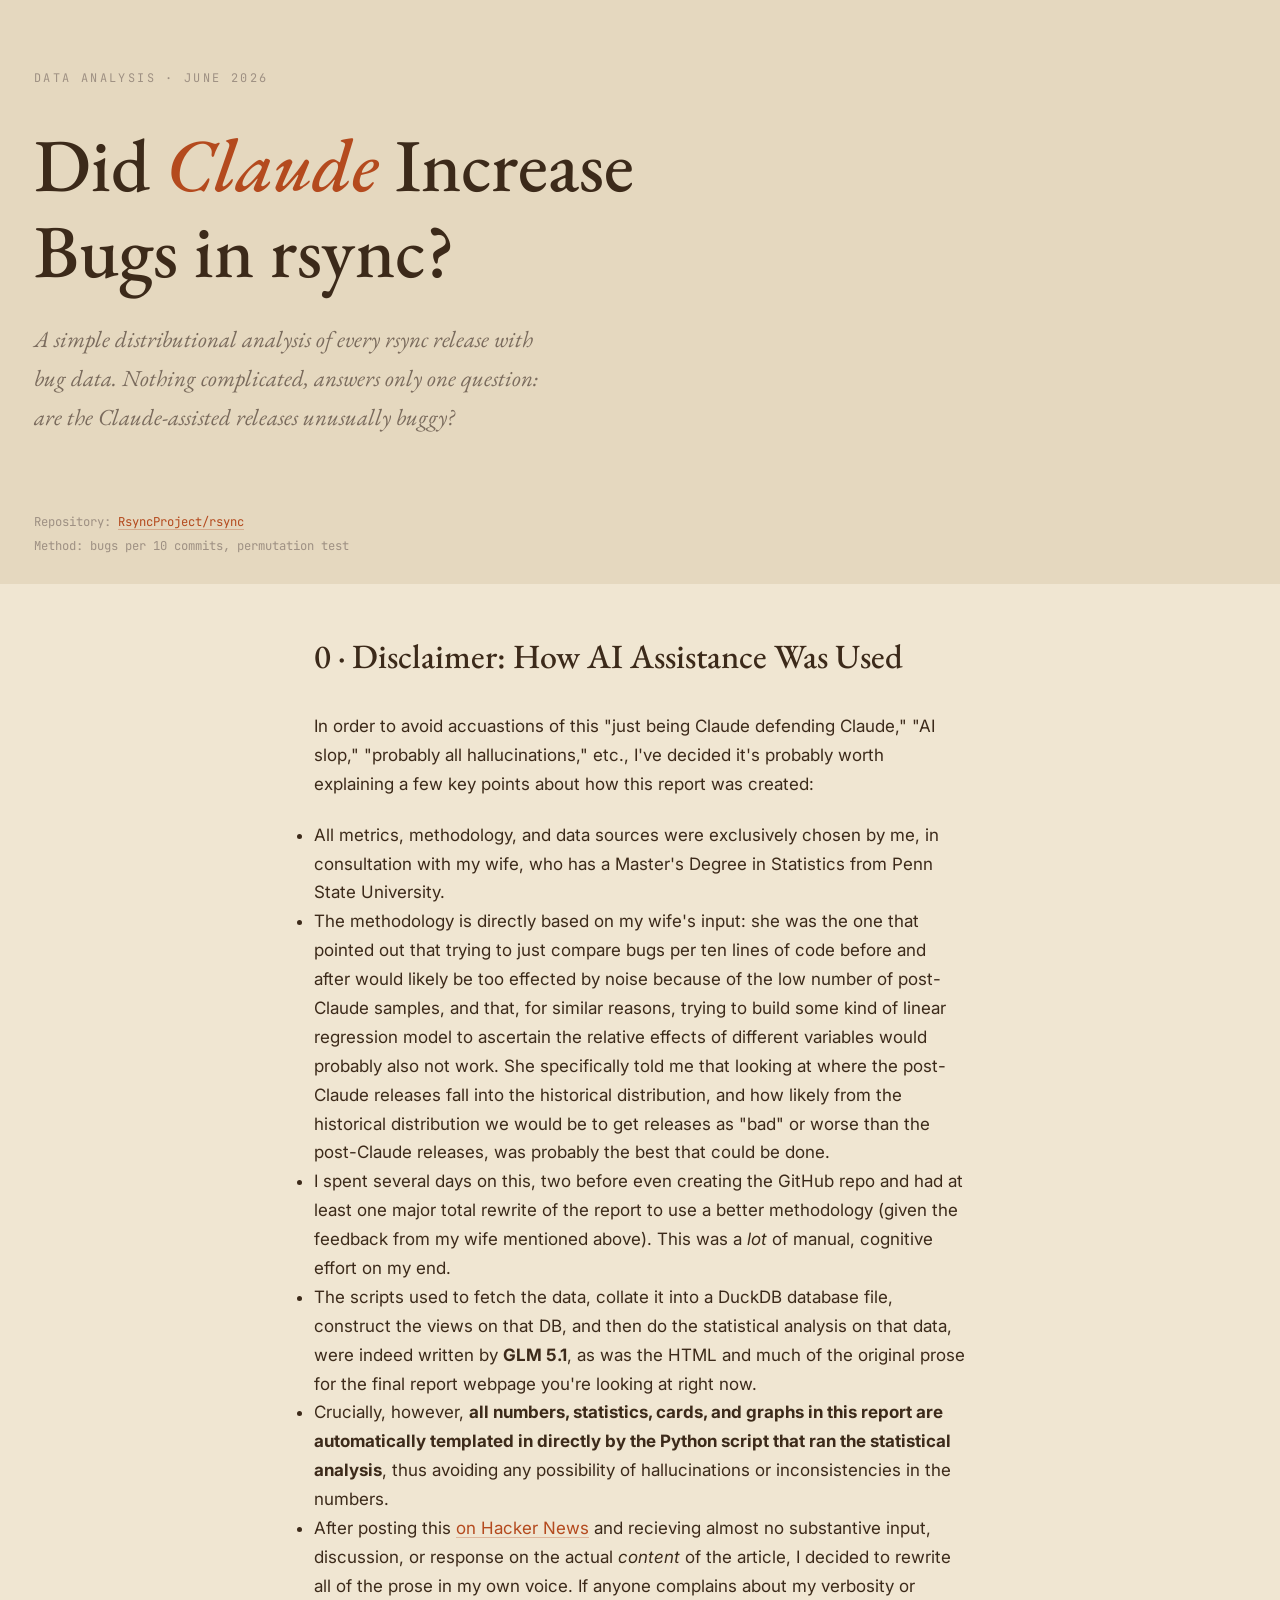
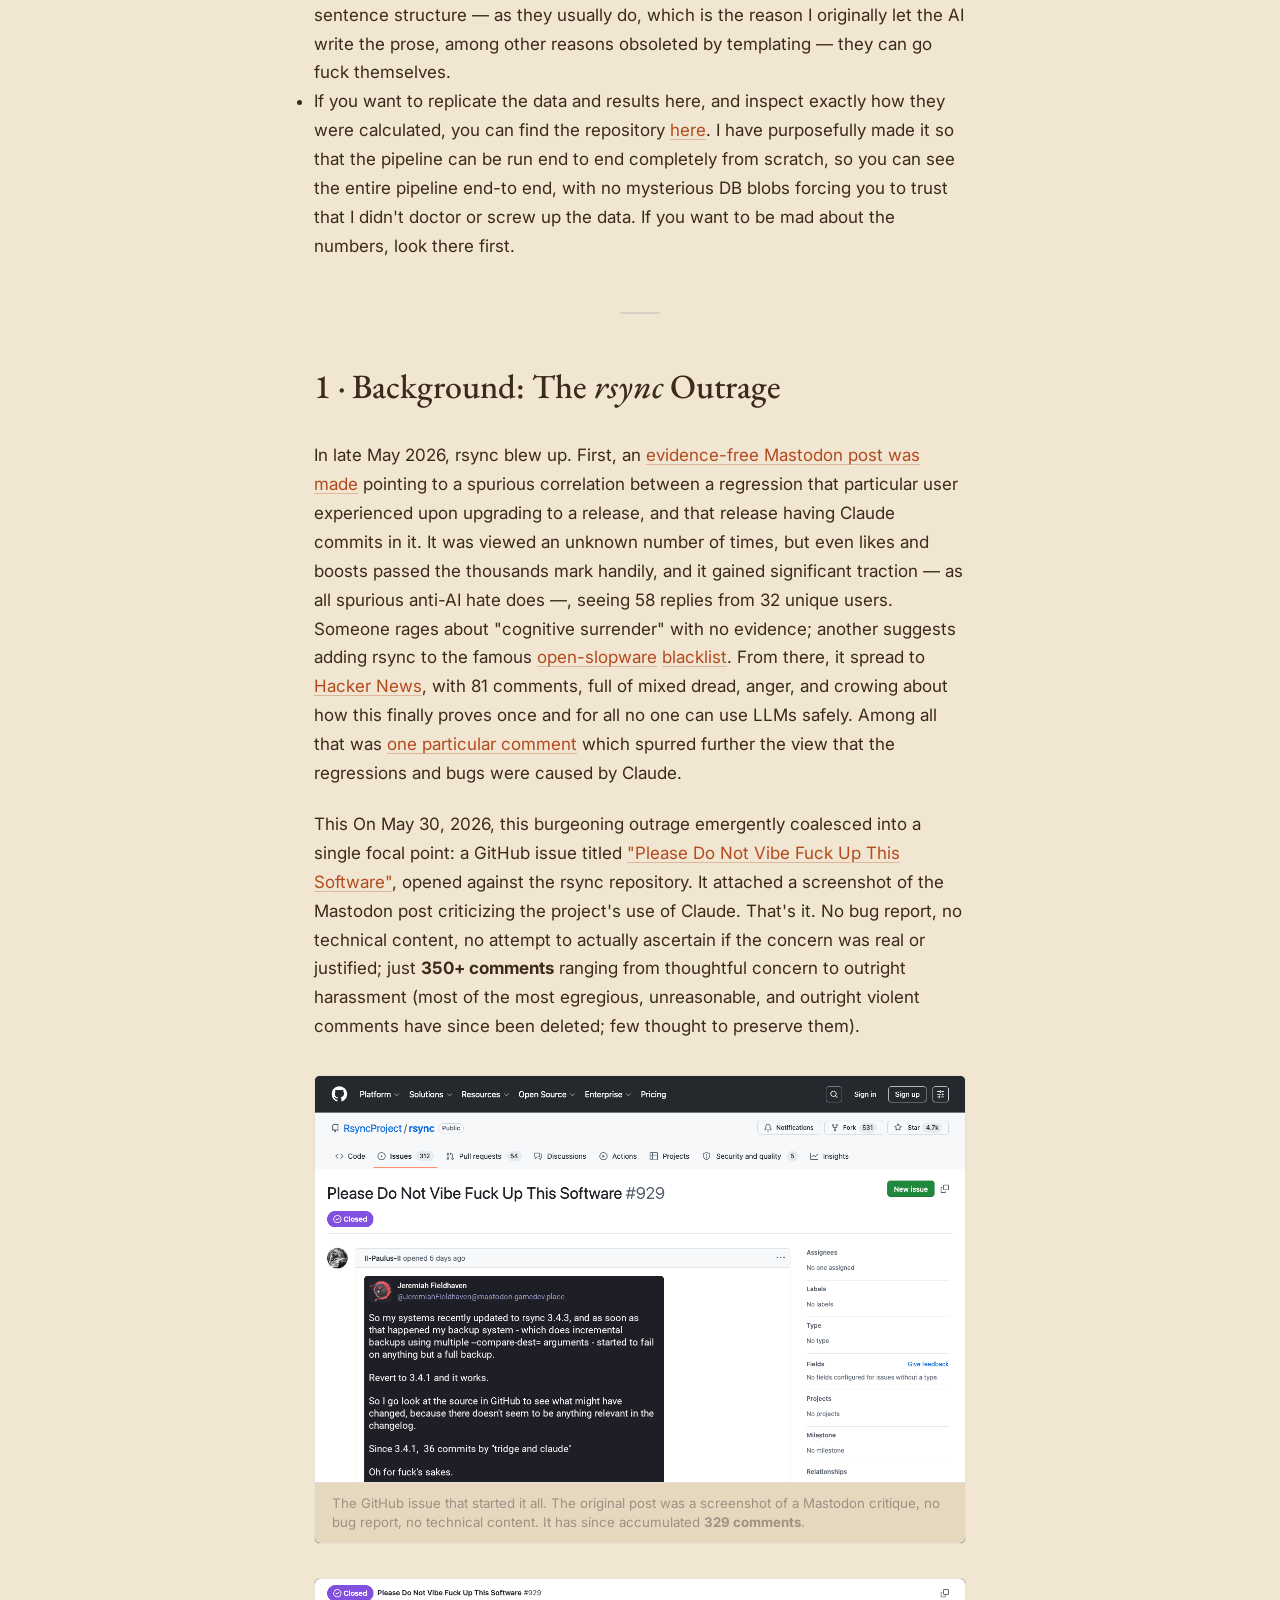
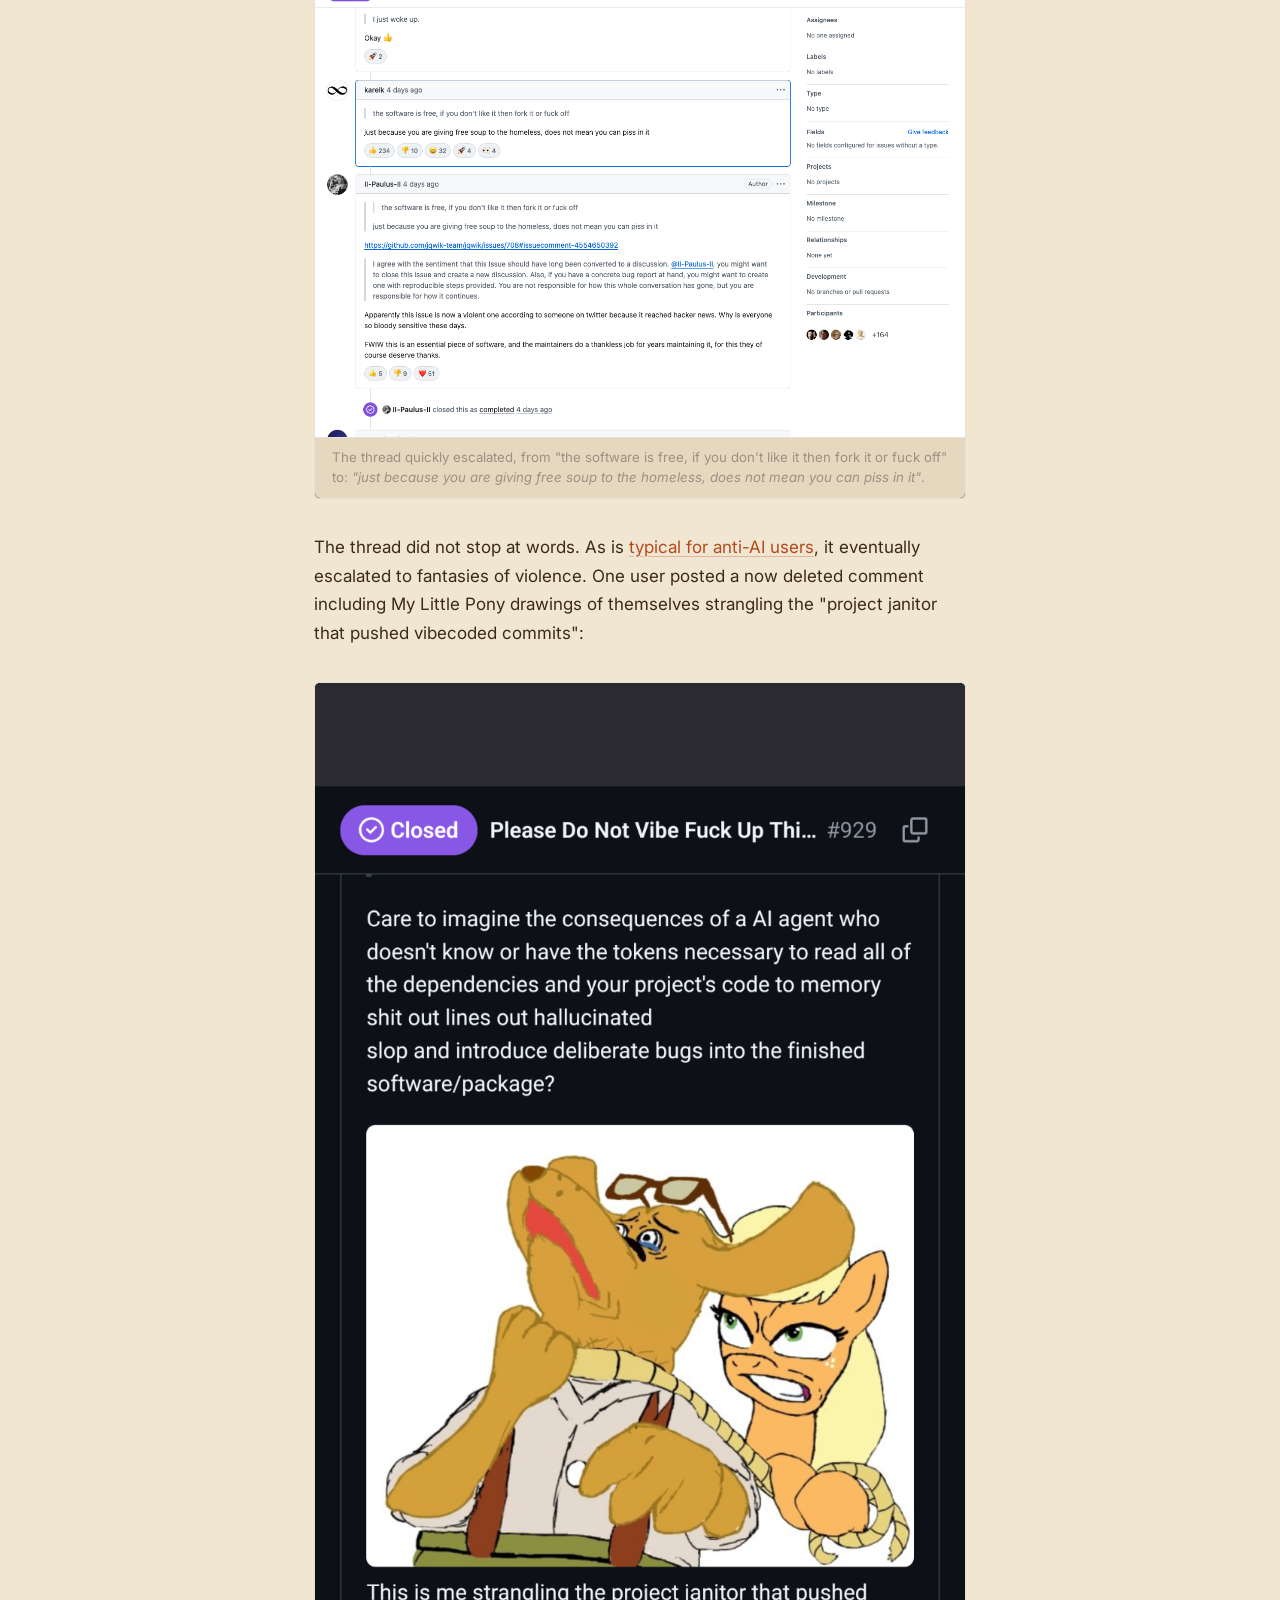
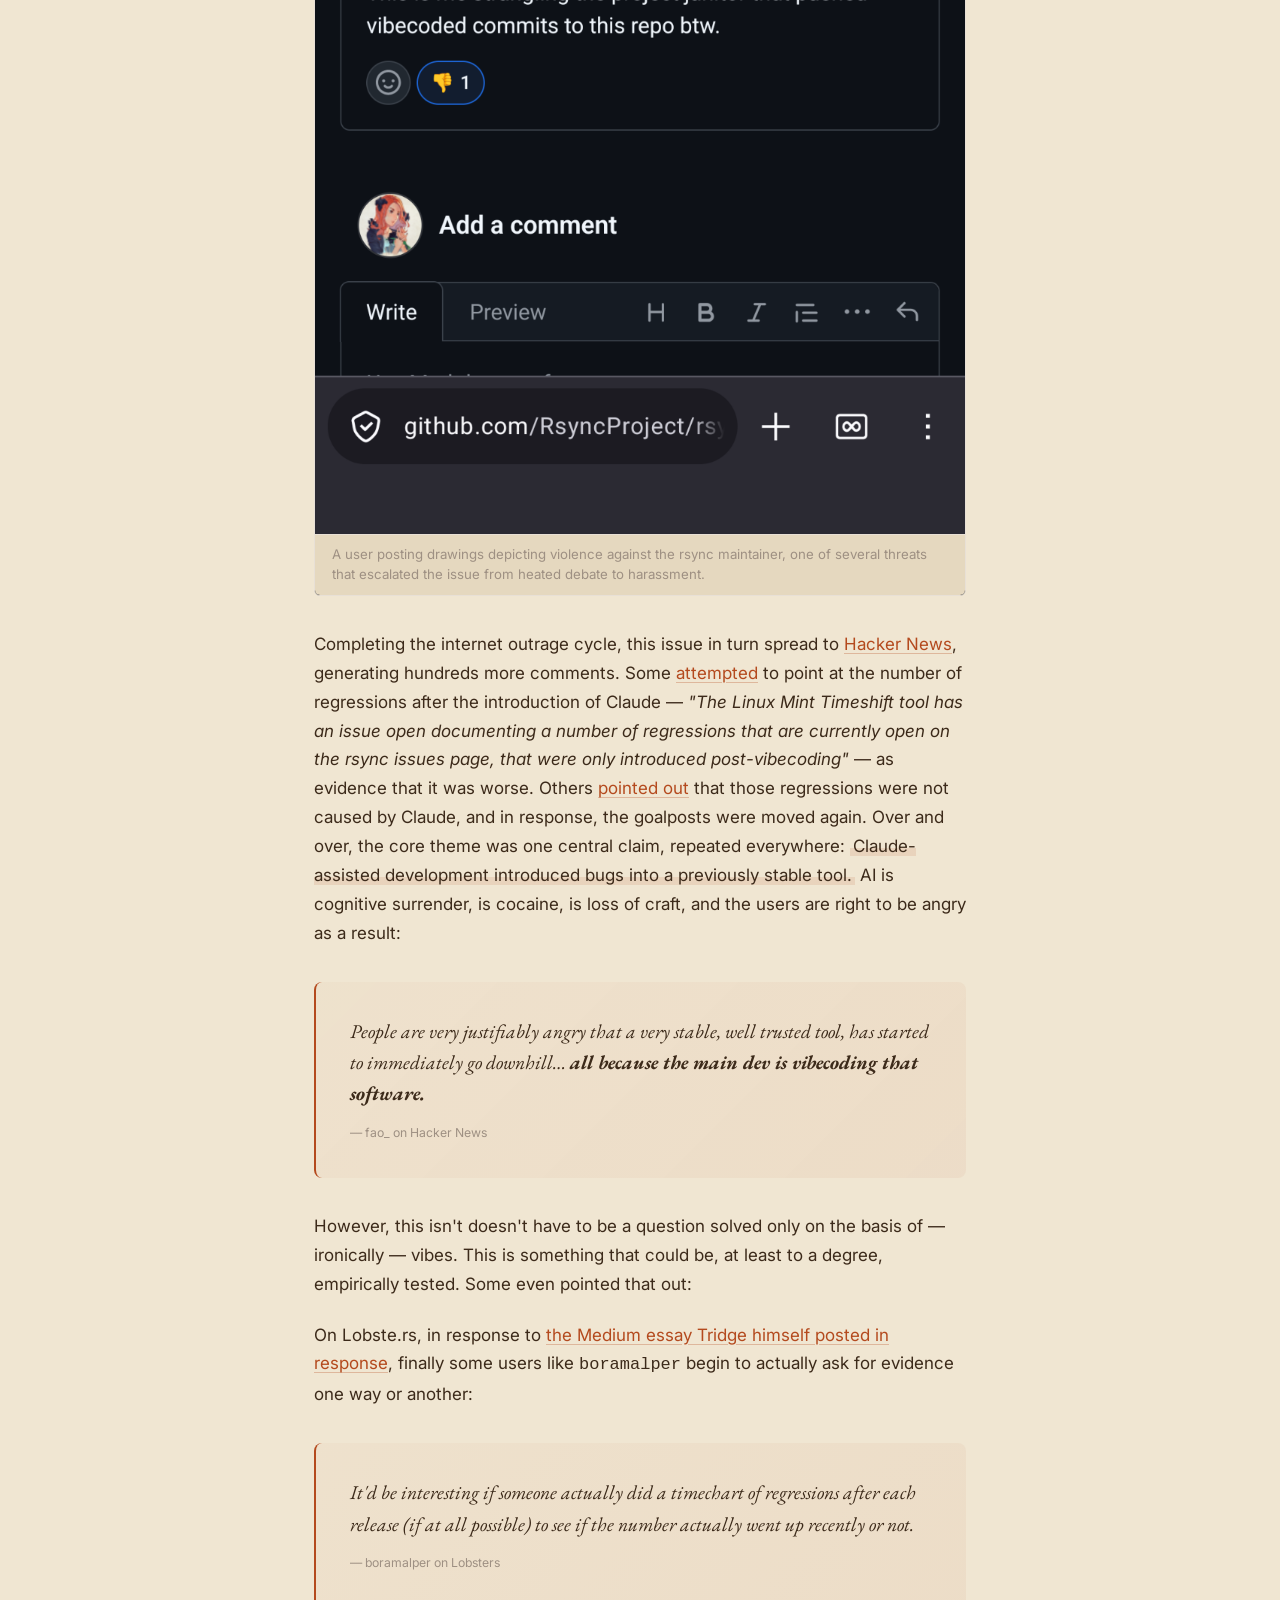
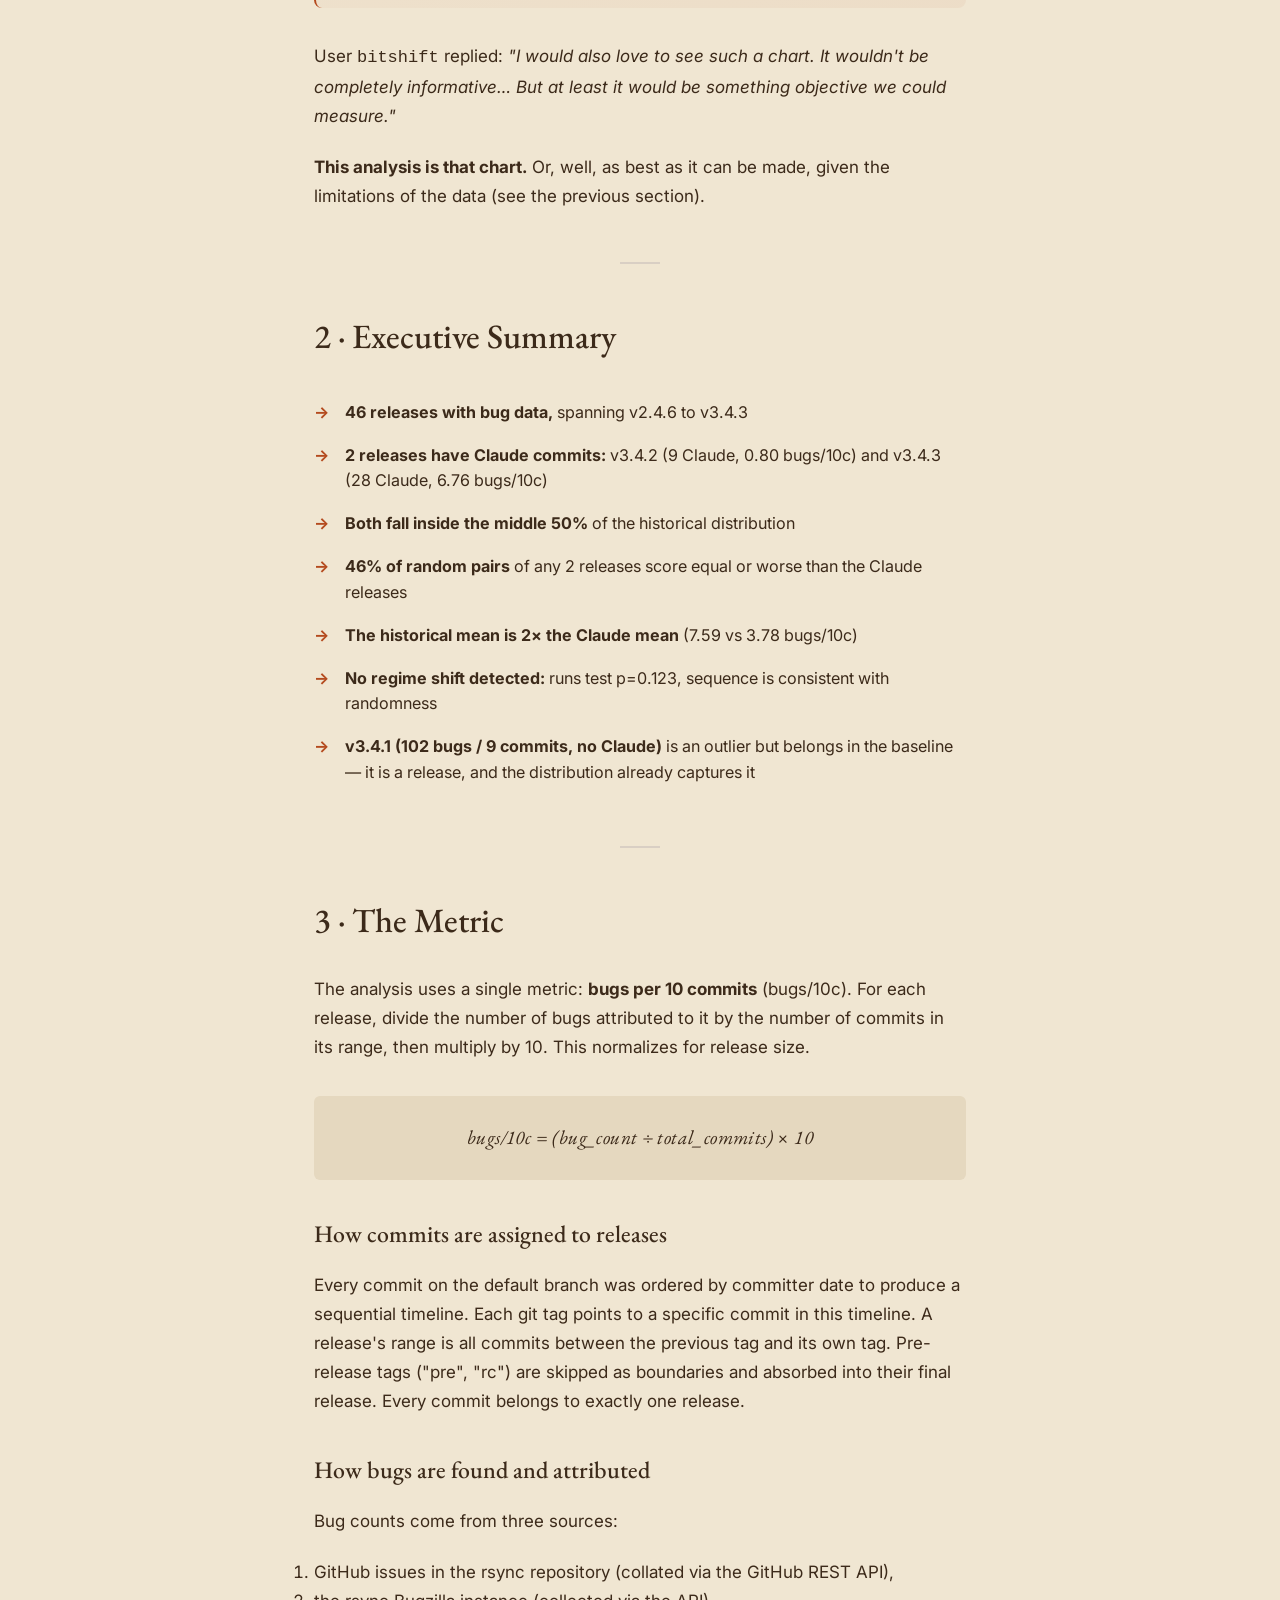
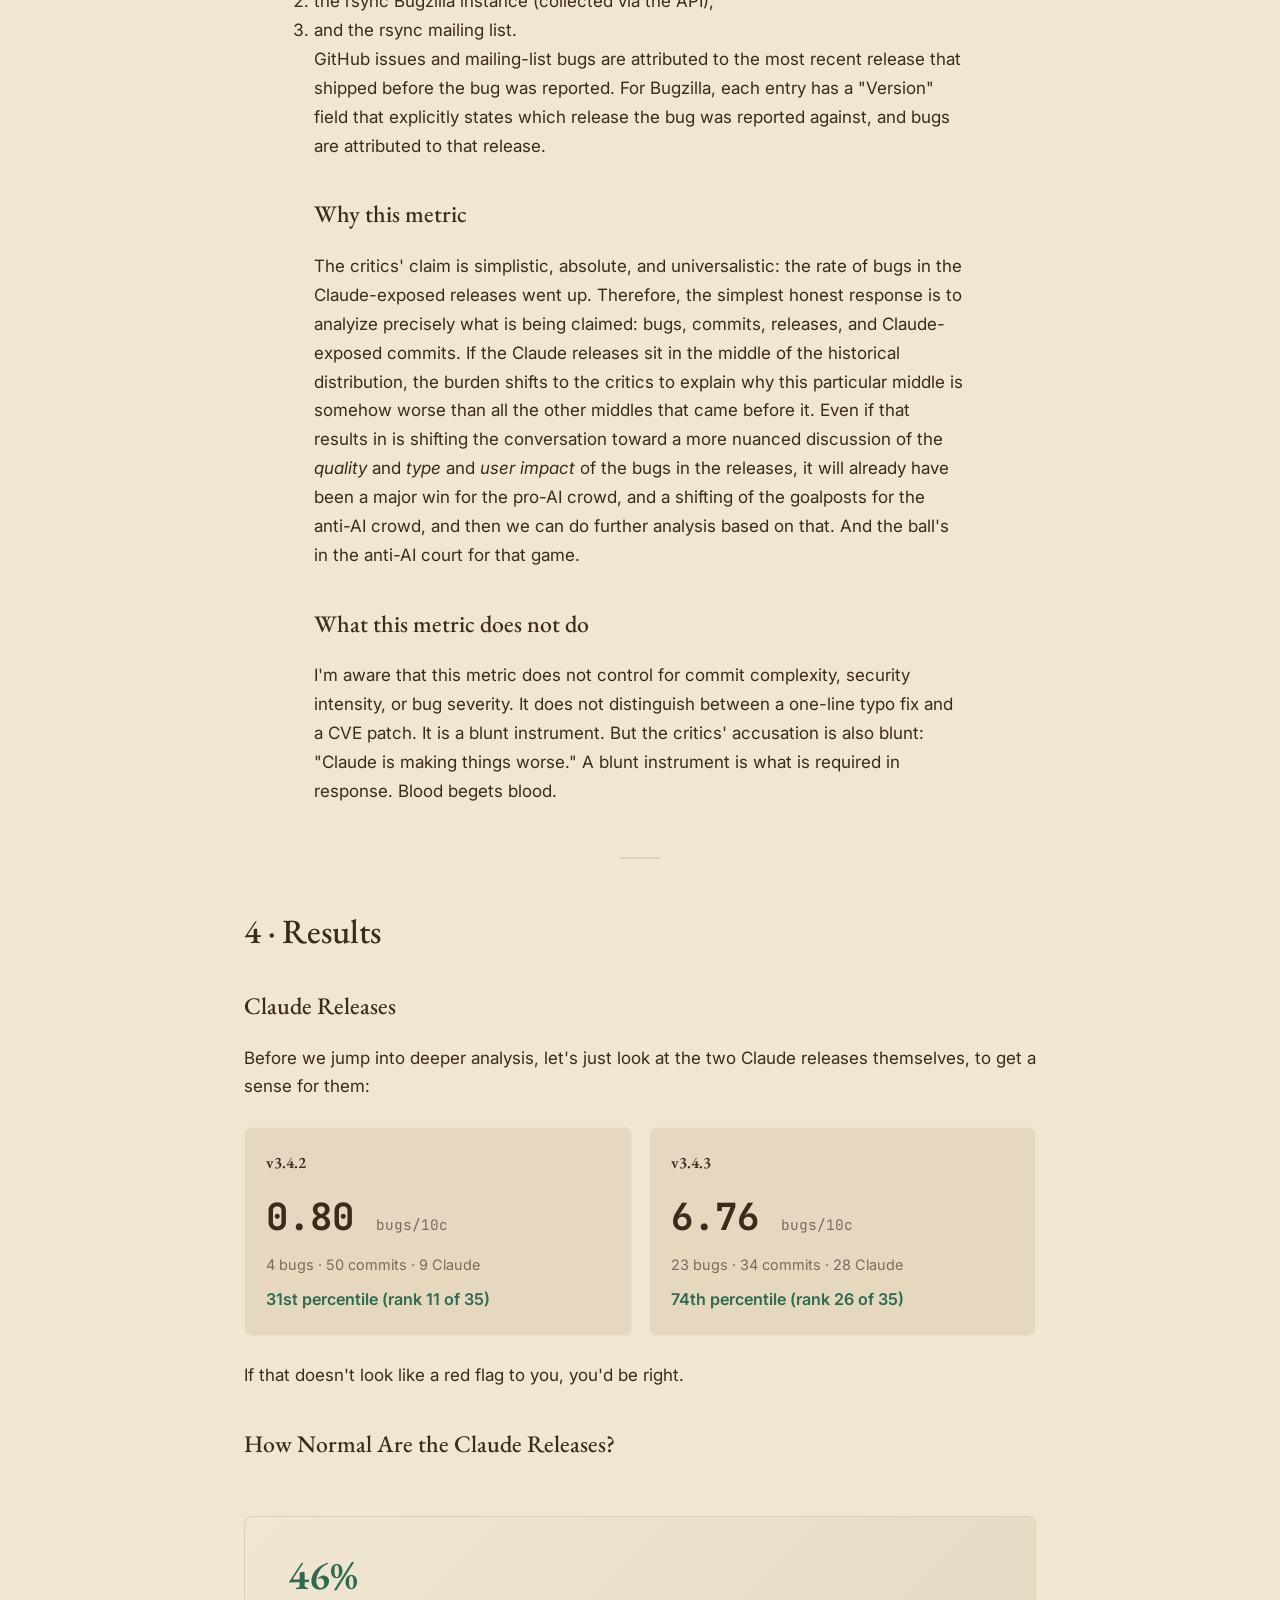
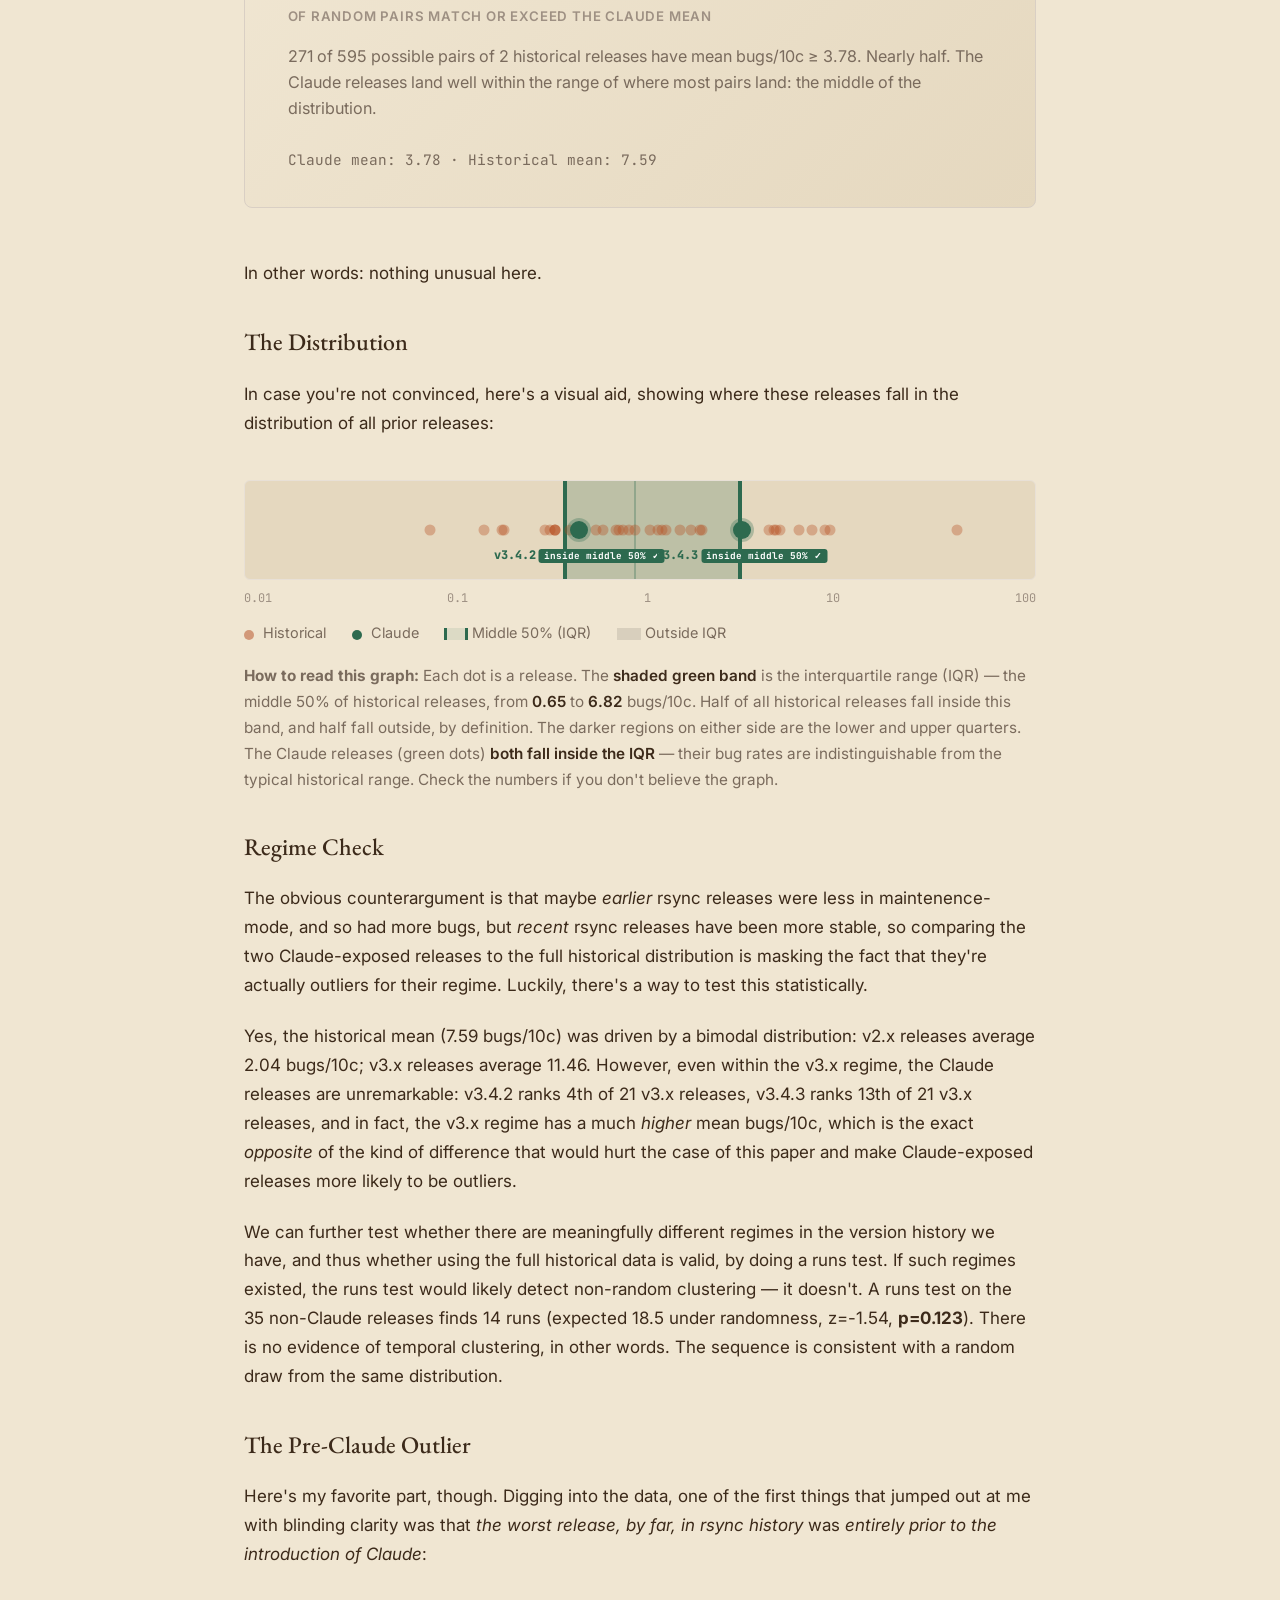
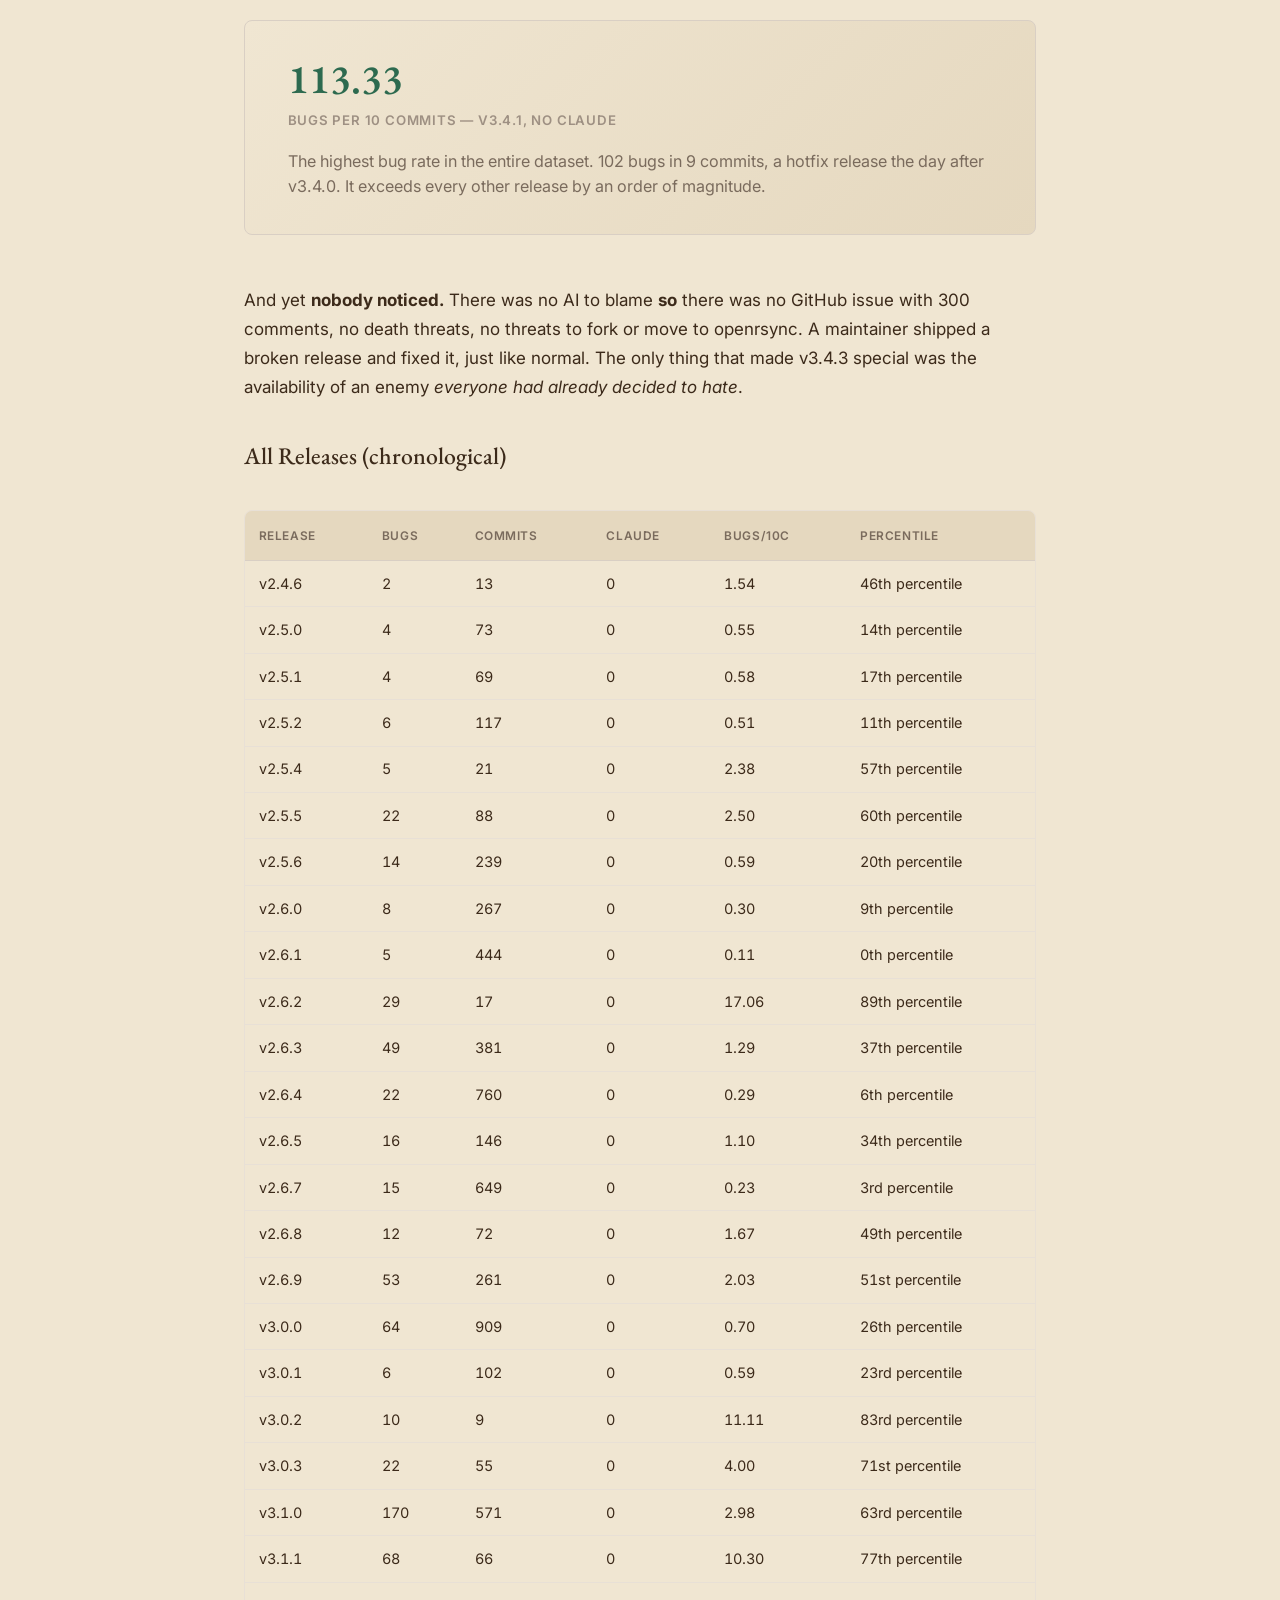
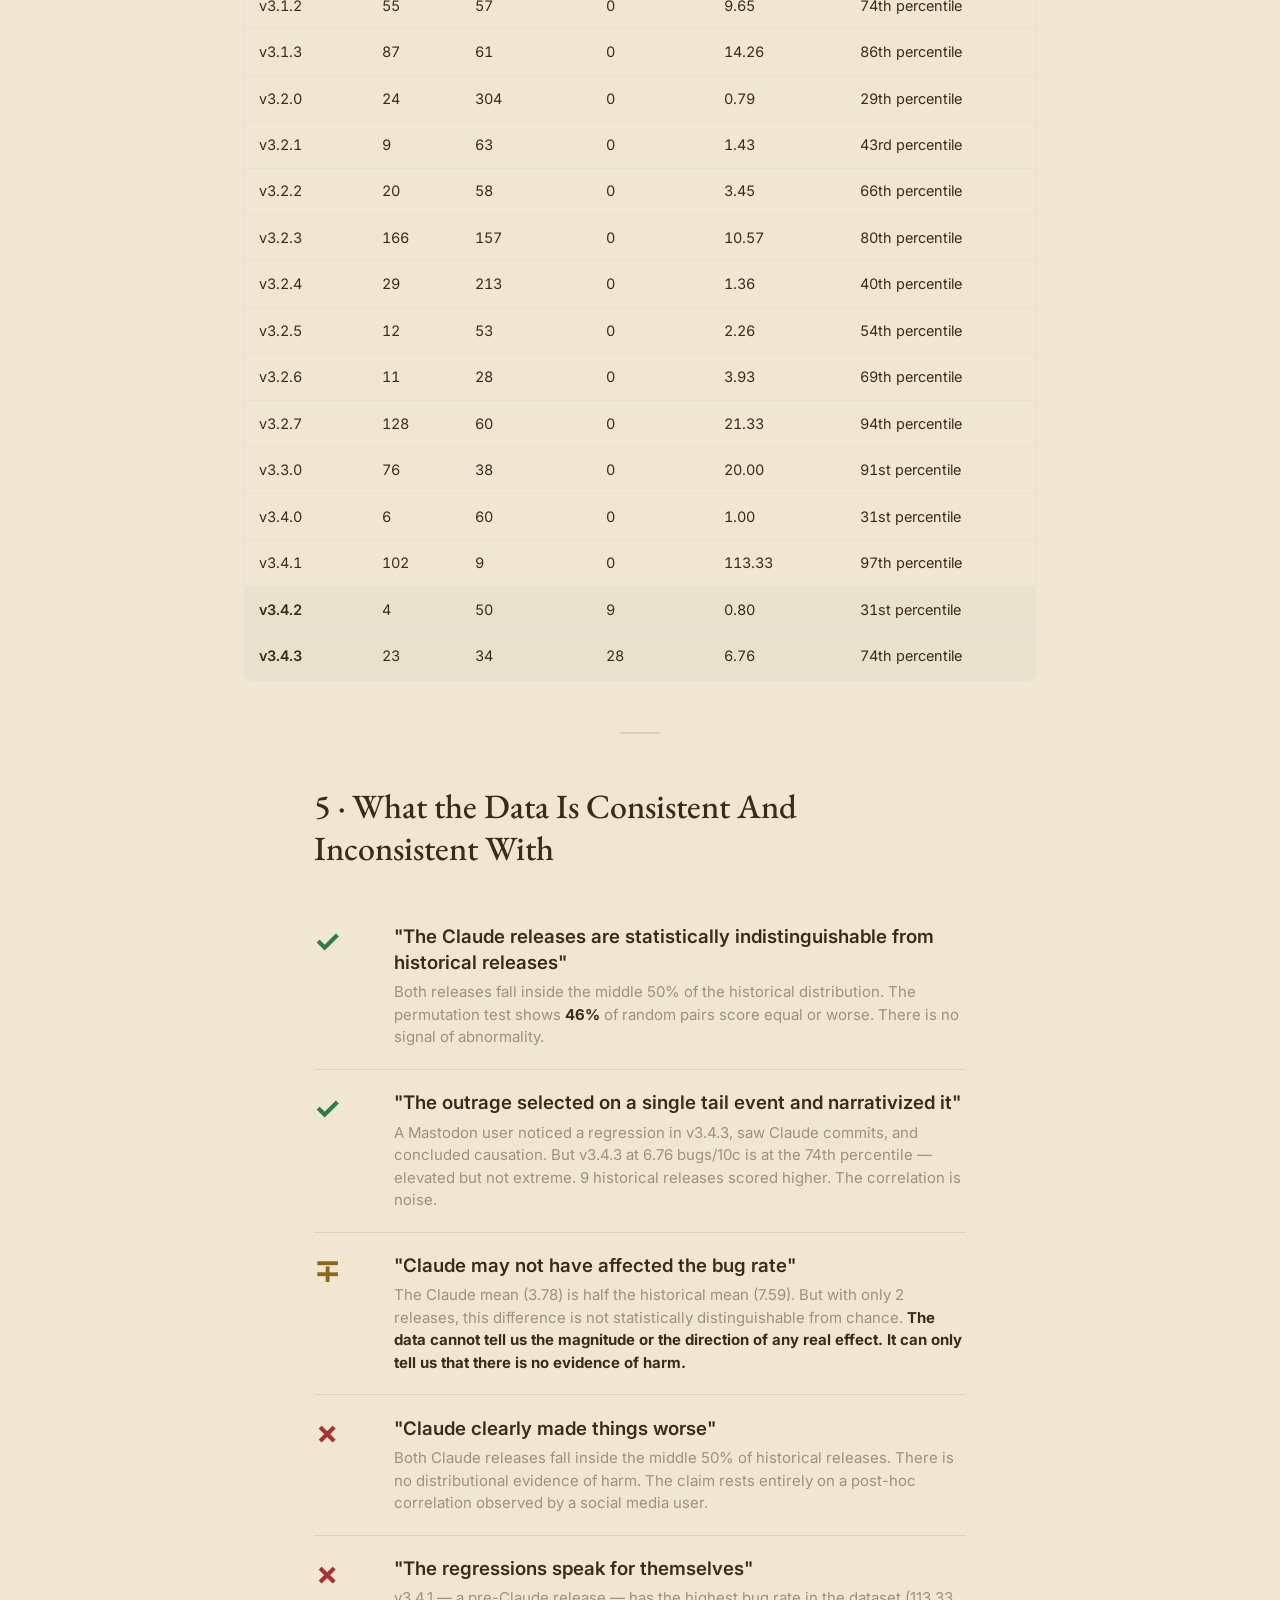
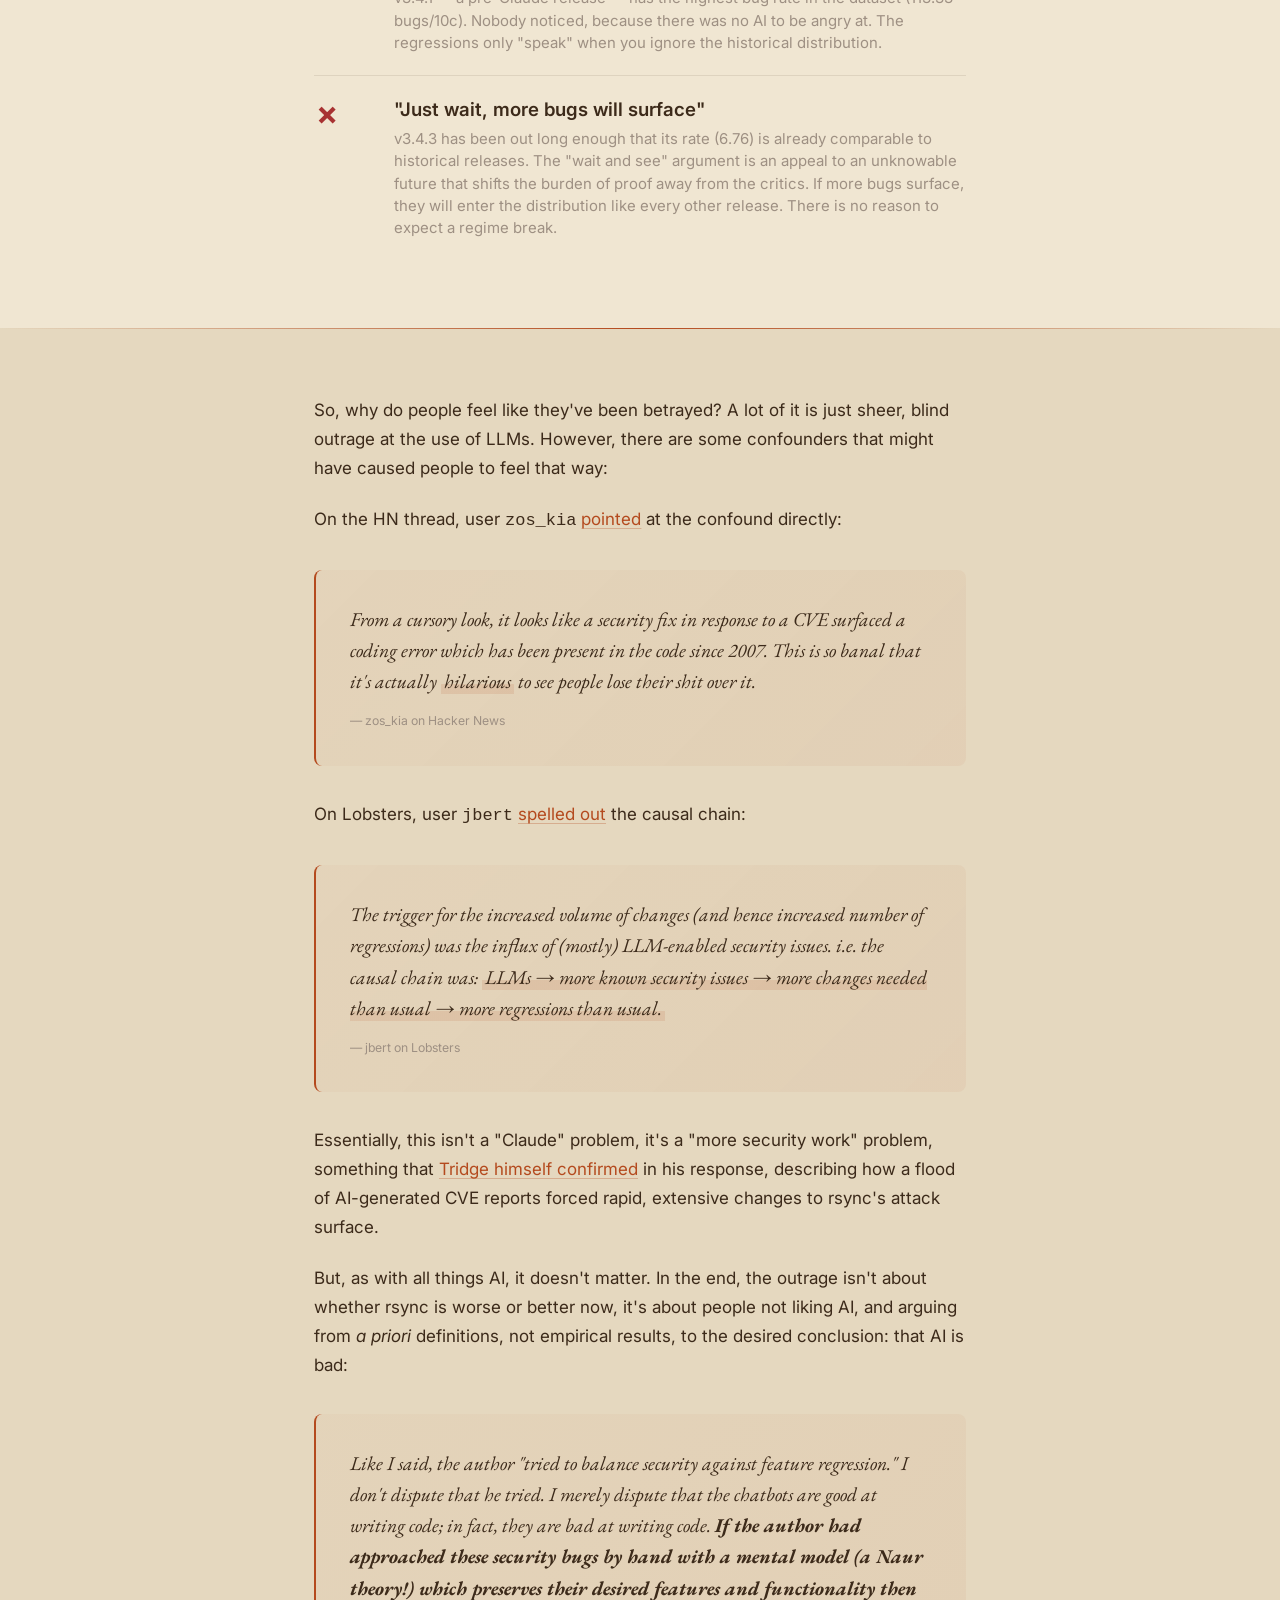
==== docs/index.html @ 14d7dea4 "Soften claims: absence of evidence, not evidence of absence" ====
<!DOCTYPE html>
<html lang="en">

<head>
    <meta charset="UTF-8">
    <meta name="viewport" content="width=device-width, initial-scale=1.0">
    <title>Did Claude Increase Bugs in rsync?</title>
    <link rel="stylesheet" href="bug_rate_report.css">

</head>

<body>

    <!-- ═══════════ HERO ═══════════ -->

    <header class="hero">
        <div class="hero-label">Data Analysis · June 2026</div>
        <h1>Did <em>Claude</em> Increase Bugs in rsync?</h1>
        <p class="hero-subtitle">A simple distributional analysis of every rsync release with bug data. Nothing
            complicated, answers only one question: are the Claude-assisted releases unusually buggy?</p>
        <div class="hero-meta">
            Repository: <a href="https://github.com/RsyncProject/rsync">RsyncProject/rsync</a><br>
            Method: bugs per 10 commits, permutation test
        </div>
    </header>

    <!-- ═══════════ BACKGROUND ═══════════ -->

    <section class="page">
        <h2>0 · Disclaimer: How AI Assistance Was Used</h2>

        <p>In order to avoid accuastions of this "just being Claude defending Claude," "AI slop," "probably all
            hallucinations," etc., I've decided it's probably worth explaining a few key points about how this report
            was
            created:</p>
        <ul>
            <li>All metrics, methodology, and data sources were exclusively chosen by me, in consultation with my wife,
                who has a Master's Degree in Statistics from Penn State University.</li>

            <li>The methodology is directly based on my wife's input: she was the one that pointed out that trying to
                just compare bugs per ten lines of code before and after would likely be too effected by noise because
                of the low number of post-Claude samples, and that, for similar reasons, trying to build some kind of
                linear regression model to ascertain the relative effects of different variables would probably also not
                work. She specifically told me that looking at where the post-Claude releases fall into the historical
                distribution, and how likely from the historical distribution we would be to get releases as "bad" or
                worse than the post-Claude releases, was probably the best that could be done.</li>

            <li>I spent several days on this, two before even creating the GitHub repo and had at least one major total
                rewrite of the report to use a better methodology (given the feedback from my wife mentioned above).
                This was a <i>lot</i> of manual, cognitive effort on my end.</li>

            <li>The scripts used to fetch the data, collate it into a DuckDB database file, construct the views on that
                DB, and then do the statistical analysis on that data, were indeed written by <b>GLM 5.1</b>, as was the
                HTML and much of the original prose for the final report webpage you're looking at right now.</li>

            <li>Crucially, however, <b>all numbers, statistics, cards, and graphs in this report are automatically
                    templated in directly by the Python script that ran the statistical analysis</b>, thus avoiding any
                possibility of hallucinations or inconsistencies in the numbers.</li>

            <li>After posting this <a href="https://news.ycombinator.com/item?id=48411635">on Hacker News</a> and
                recieving almost no substantive input, discussion, or response on the actual <i>content</i> of the
                article, I decided to rewrite all of the prose in my own voice. If anyone complains about my verbosity
                or sentence structure — as they usually do, which is the reason I originally let the AI write the prose,
                among other reasons obsoleted by templating — they can go fuck themselves.</li>

            <li>If you want to replicate the data and results here, and inspect exactly how they were calculated, you
                can find the repository <a href="https://github.com/alexispurslane/rsync-analysis/">here</a>. I have
                purposefully made it so that the pipeline can be run end to end completely from scratch, so you can see
                the entire pipeline end-to end, with no mysterious DB blobs forcing you to trust that I didn't doctor
                or screw up the data. If you want to be mad about the numbers, look there first.</li>
        </ul>


        <div class="section-divider"></div>

    </section>

    <section class="page">

        <h2>1 · Background: The <em>rsync</em> Outrage</h2>

        <p>In late May 2026, rsync blew up. First, an <a
                href="https://mastodon.gamedev.place/@JeremiahFieldhaven/116654345332213390">evidence-free Mastodon post
                was made</a> pointing to a spurious correlation between a regression that particular user experienced
            upon upgrading to a release, and that release having Claude commits in it. It was viewed an unknown number
            of times, but even likes and boosts passed the thousands mark handily, and it gained significant traction —
            as all spurious
            anti-AI hate does —, seeing 58 replies from 32 unique users. Someone rages about "cognitive surrender" with
            no evidence; another suggests adding rsync to the famous <a
                href="https://codeberg.org/small-hack/open-slopware">open-slopware</a> <a
                href="https://en.wikipedia.org/wiki/Index_Librorum_Prohibitorum">blacklist</a>. From
            there, it spread to <a href="https://news.ycombinator.com/item?id=48334021">Hacker News</a>, with 81
            comments,
            full of mixed dread, anger, and crowing about how this finally proves once and for all no one can use LLMs
            safely. Among all that was <a href="https://news.ycombinator.com/item?id=48334270">one particular
                comment</a> which spurred
            further the view that the regressions and bugs were caused by Claude.</p>

        <p>This On May 30, 2026, this burgeoning outrage emergently coalesced into a single focal point: a GitHub issue
            titled <a href="https://github.com/RsyncProject/rsync/issues/929">"Please Do
                Not Vibe Fuck Up This Software"</a>, opened against the rsync repository. It attached a screenshot of
            the Mastodon post criticizing the project's use of Claude. That's it. No bug report, no technical content,
            no
            attempt to actually ascertain if the concern was real or justified; just <strong>350+ comments</strong>
            ranging from thoughtful concern to outright
            harassment (most of the most egregious, unreasonable, and outright violent comments have since been deleted;
            few thought to preserve them).</p>

        <figure class="screenshot-figure">
            <img src="images/github-issue.png" alt="GitHub issue screenshot">
            <figcaption>The GitHub issue that started it all. The original post was a screenshot of a Mastodon critique,
                no bug report, no technical content. It has since accumulated <strong>329 comments</strong>.
            </figcaption>
        </figure>

        <figure class="screenshot-figure">
            <img src="images/hn-thread.png" alt="Hacker News thread screenshot">
            <figcaption>The thread quickly escalated, from "the software is free, if you don't like it then fork it or
                fuck off" to: <em>"just because you are giving free soup to the homeless, does not mean you can piss in
                    it"</em>.</figcaption>
        </figure>

        <p>The thread did not stop at words. As is <a
                href="https://www.msn.com/en-us/news/technology/animator-jorge-gutierrez-got-death-threats-over-ai-then-he-quit/ar-AA24ph6X">typical
                for anti-AI users</a>, it eventually escalated to
            fantasies of violence. One user posted a now deleted comment including My Little Pony drawings of themselves
            strangling the
            "project janitor that pushed vibecoded commits":</p>

        <figure class="screenshot-figure">
            <img src="images/death-threat.png" alt="Threatening drawing">
            <figcaption>A user posting drawings depicting violence against the rsync maintainer, one of several threats
                that escalated the issue from heated debate to harassment.</figcaption>
        </figure>

        <p>Completing the internet outrage cycle, this issue in turn spread to <a
                href="https://news.ycombinator.com/item?id=48342705">Hacker News</a>, generating hundreds more comments.
            Some <a href="https://news.ycombinator.com/item?id=48346124">attempted</a> to point at the number of
            regressions after the introduction of Claude —
            <i>"The Linux Mint Timeshift tool has an issue open documenting a number of regressions that are currently
                open on the rsync issues page, that were only introduced post-vibecoding"</i> — as evidence that it was
            worse. Others <a href="https://news.ycombinator.com/item?id=48348708">pointed out</a> that those regressions
            were not caused by Claude, and in response, the goalposts were moved again. Over and over, the core theme
            was one
            central claim, repeated everywhere: <span class="callout-inline">Claude-assisted development introduced bugs
                into a previously stable tool.</span> AI is cognitive surrender, is cocaine, is loss of craft, and the
            users are right to be angry as a result:
        </p>

        <blockquote class="ghost-quote">
            <p>People are very justifiably angry that a <em>very stable, well trusted tool</em>, has started to
                immediately go downhill… <strong>all because the main dev is vibecoding that software.</strong></p>
            <span class="attr">— fao_ on Hacker News</span>
        </blockquote>

        <p>However, this isn't doesn't have to be a question solved only on the basis of — ironically — vibes. This is
            something that could be, at least to a degree, empirically tested. Some even pointed that out:</p>

        <p>On Lobste.rs, in response to <a href="https://medium.com/@tridge60/rsync-and-outrage-d9849599e5a0">the Medium
                essay Tridge himself posted in response</a>, finally some users like <code>boramalper</code> begin to
            actually ask for evidence one way or another:</p>

        <blockquote class="ghost-quote">
            <p>It'd be interesting if someone actually did a timechart of regressions after each release (if at all
                possible) to see if the number actually went up recently or not.</p>
            <span class="attr">— boramalper on Lobsters</span>
        </blockquote>

        <p>User <code>bitshift</code> replied: <em>"I would also love to see such a chart. It wouldn't be completely
                informative… But at least it would be something objective we could measure."</em></p>

        <p><strong>This analysis is that chart.</strong> Or, well, as best as it can be made, given the limitations of
            the data (see the previous section).</p>

        <div class="section-divider"></div>

    </section>

    <!-- ═══════════ EXECUTIVE SUMMARY ═══════════ -->

    <section class="page">

        <h2>2 · Executive Summary</h2>

        <ul class="findings-list">
            <li><strong>46 releases with bug data,</strong> spanning v2.4.6 to
                v3.4.3</li>
            <li><strong>2 releases have Claude commits:</strong> v3.4.2 (9 Claude, 0.80 bugs/10c) and v3.4.3 (28 Claude, 6.76 bugs/10c)</li>
            <li><strong>Both fall inside the middle 50%</strong> of the historical distribution</li>
            <li><strong>46% of random pairs</strong> of any 2 releases score equal or worse
                than the Claude releases</li>
            <li><strong>The historical mean is 2× the Claude mean</strong> (7.59 vs
                3.78 bugs/10c)</li>
            <li><strong>No regime shift detected:</strong> runs test p=0.123, sequence is consistent with
                randomness</li>
            <li><strong>v3.4.1 (102 bugs / 9 commits, no Claude)</strong> is an outlier
                but belongs in the baseline — it is a release, and the distribution already captures it</li>
        </ul>

    </section>

    <div class="section-divider"></div>

    <!-- ═══════════ METRICS ═══════════ -->

    <section class="page">

        <h2>3 · The Metric</h2>

        <p>The analysis uses a single metric: <strong>bugs per 10 commits</strong> (bugs/10c). For each release, divide
            the number of bugs attributed to it by the number of commits in its range, then multiply by 10. This
            normalizes for release size.</p>

        <div class="formula">
            bugs/10c = (bug_count ÷ total_commits) × 10
        </div>

        <h3>How commits are assigned to releases</h3>

        <p>Every commit on the default branch was ordered by committer date to produce a sequential timeline. Each git
            tag points to a specific commit in this timeline. A release's range is all commits between the previous tag
            and its own tag. Pre-release tags ("pre", "rc") are skipped as boundaries and absorbed into their final
            release. Every commit belongs to exactly one release.</p>

        <h3>How bugs are found and attributed</h3>

        <p>Bug counts come from three sources:</p>

        <ol>
            <li>GitHub issues in the rsync repository (collated via the GitHub REST API),</li>
            <li>the rsync Bugzilla instance (collected via the API),</li>
            <li>and the rsync mailing list.</li>
        </ol>

        <p>GitHub issues and mailing-list bugs are attributed to the most recent
            release that shipped before the bug was reported. For Bugzilla, each entry has a "Version" field that
            explicitly states which release the bug was reported against, and bugs
            are attributed to that release.</p>

        <h3>Why this metric</h3>

        <p>The critics' claim is simplistic, absolute, and universalistic: the rate of bugs in the Claude-exposed
            releases went up. Therefore, the simplest honest response is to analyize precisely what is being claimed:
            bugs, commits, releases, and Claude-exposed commits. If the Claude releases sit in the middle of the
            historical distribution, the burden shifts to the critics to explain why this particular middle is somehow
            worse than all the other middles that came before it. Even if that results in is shifting the conversation
            toward a more nuanced discussion of the <i>quality</i> and <i>type</i> and <i>user impact</i> of the bugs in
            the releases, it will already have been a major win for the pro-AI crowd, and a shifting of the goalposts
            for the anti-AI crowd, and then we can do further analysis based on that. And the ball's in the anti-AI
            court for that game.</p>

        <h3>What this metric does not do</h3>

        <p>I'm aware that this metric does not control for commit complexity, security intensity, or bug severity. It
            does not distinguish
            between a one-line typo fix and a CVE patch. It is a blunt instrument. But the critics' accusation is also
            blunt: "Claude is making things worse." A blunt instrument is what is required in response. Blood begets
            blood.</p>

    </section>

    <div class="section-divider"></div>

    <!-- ═══════════ RESULTS ═══════════ -->

    <section class="page-wide">

        <h2>4 · Results</h2>

        <h3>Claude Releases</h3>

        <p>Before we jump into deeper analysis, let's just look at the two Claude releases themselves, to get a sense
            for them:</p>

        <div class="g">
            <div class="c"><h3>v3.4.2</h3><div class="b">0.80 <span class="u">bugs/10c</span></div><div class="d">4 bugs · 50 commits · 9 Claude</div><div class="d pctile">31st percentile (rank 11 of 35)</div></div><div class="c"><h3>v3.4.3</h3><div class="b">6.76 <span class="u">bugs/10c</span></div><div class="d">23 bugs · 34 commits · 28 Claude</div><div class="d pctile">74th percentile (rank 26 of 35)</div></div>
        </div>

        <p>If that doesn't look like a red flag to you, you'd be right.</p>

        <h3>How Normal Are the Claude Releases?</h3>

        <div class="result-callout">
            <div class="result-number">46%</div>
            <div class="result-label">of random pairs match or exceed the Claude mean</div>
            <div class="result-detail">
                271 of 595 possible pairs of 2 historical releases have mean bugs/10c
                ≥ 3.78. Nearly half. The Claude releases land well within the range of where most pairs land:
                the middle of the distribution.
                <br><br>
                <span style="font-family:var(--mono);font-size:0.85rem">
                    Claude mean: 3.78 · Historical mean: 7.59
                </span>
            </div>
        </div>

        <p>In other words: nothing unusual here.</p>

        <h3>The Distribution</h3>

        <p>In case you're not convinced, here's a visual aid, showing where these releases fall in the distribution of
            all prior releases:</p>

        <div class="strip">
            <div class="outside" style="right:59.8%"></div>
  <div class="outside" style="left:63.0%"></div>
  <div class="iqr" style="left:40.2%;width:22.7%"></div>
  <div class="iqr-center" style="left:51.6%">middle 50%</div>
  <div class="med" style="left:49.4%"></div>
  <div class="dot" style="left:48.6%;background:#b44a1e;width:11px;height:11px" title="v2.4.6: 1.54 bugs/10c"></div>
  <div class="dot" style="left:38.6%;background:#b44a1e;width:11px;height:11px" title="v2.5.0: 0.55 bugs/10c"></div>
  <div class="dot" style="left:39.2%;background:#b44a1e;width:11px;height:11px" title="v2.5.1: 0.58 bugs/10c"></div>
  <div class="dot" style="left:38.0%;background:#b44a1e;width:11px;height:11px" title="v2.5.2: 0.51 bugs/10c"></div>
  <div class="dot" style="left:52.8%;background:#b44a1e;width:11px;height:11px" title="v2.5.4: 2.38 bugs/10c"></div>
  <div class="dot" style="left:53.3%;background:#b44a1e;width:11px;height:11px" title="v2.5.5: 2.50 bugs/10c"></div>
  <div class="dot" style="left:39.3%;background:#b44a1e;width:11px;height:11px" title="v2.5.6: 0.59 bugs/10c"></div>
  <div class="dot" style="left:32.8%;background:#b44a1e;width:11px;height:11px" title="v2.6.0: 0.30 bugs/10c"></div>
  <div class="dot" style="left:23.4%;background:#b44a1e;width:11px;height:11px" title="v2.6.1: 0.11 bugs/10c"></div>
  <div class="dot" style="left:71.8%;background:#b44a1e;width:11px;height:11px" title="v2.6.2: 17.06 bugs/10c"></div>
  <div class="dot" style="left:46.9%;background:#b44a1e;width:11px;height:11px" title="v2.6.3: 1.29 bugs/10c"></div>
  <div class="dot" style="left:32.5%;background:#b44a1e;width:11px;height:11px" title="v2.6.4: 0.29 bugs/10c"></div>
  <div class="dot" style="left:45.3%;background:#b44a1e;width:11px;height:11px" title="v2.6.5: 1.10 bugs/10c"></div>
  <div class="dot" style="left:30.3%;background:#b44a1e;width:11px;height:11px" title="v2.6.7: 0.23 bugs/10c"></div>
  <div class="dot" style="left:49.4%;background:#b44a1e;width:11px;height:11px" title="v2.6.8: 1.67 bugs/10c"></div>
  <div class="dot" style="left:51.3%;background:#b44a1e;width:11px;height:11px" title="v2.6.9: 2.03 bugs/10c"></div>
  <div class="dot" style="left:41.1%;background:#b44a1e;width:11px;height:11px" title="v3.0.0: 0.70 bugs/10c"></div>
  <div class="dot" style="left:39.3%;background:#b44a1e;width:11px;height:11px" title="v3.0.1: 0.59 bugs/10c"></div>
  <div class="dot" style="left:67.7%;background:#b44a1e;width:11px;height:11px" title="v3.0.2: 11.11 bugs/10c"></div>
  <div class="dot" style="left:57.8%;background:#b44a1e;width:11px;height:11px" title="v3.0.3: 4.00 bugs/10c"></div>
  <div class="dot" style="left:55.0%;background:#b44a1e;width:11px;height:11px" title="v3.1.0: 2.98 bugs/10c"></div>
  <div class="dot" style="left:67.0%;background:#b44a1e;width:11px;height:11px" title="v3.1.1: 10.30 bugs/10c"></div>
  <div class="dot" style="left:66.3%;background:#b44a1e;width:11px;height:11px" title="v3.1.2: 9.65 bugs/10c"></div>
  <div class="dot" style="left:70.1%;background:#b44a1e;width:11px;height:11px" title="v3.1.3: 14.26 bugs/10c"></div>
  <div class="dot" style="left:42.2%;background:#b44a1e;width:11px;height:11px" title="v3.2.0: 0.79 bugs/10c"></div>
  <div class="dot" style="left:47.9%;background:#b44a1e;width:11px;height:11px" title="v3.2.1: 1.43 bugs/10c"></div>
  <div class="dot" style="left:56.4%;background:#b44a1e;width:11px;height:11px" title="v3.2.2: 3.45 bugs/10c"></div>
  <div class="dot" style="left:67.2%;background:#b44a1e;width:11px;height:11px" title="v3.2.3: 10.57 bugs/10c"></div>
  <div class="dot" style="left:47.4%;background:#b44a1e;width:11px;height:11px" title="v3.2.4: 1.36 bugs/10c"></div>
  <div class="dot" style="left:52.3%;background:#b44a1e;width:11px;height:11px" title="v3.2.5: 2.26 bugs/10c"></div>
  <div class="dot" style="left:57.6%;background:#b44a1e;width:11px;height:11px" title="v3.2.6: 3.93 bugs/10c"></div>
  <div class="dot" style="left:74.0%;background:#b44a1e;width:11px;height:11px" title="v3.2.7: 21.33 bugs/10c"></div>
  <div class="dot" style="left:73.4%;background:#b44a1e;width:11px;height:11px" title="v3.3.0: 20.00 bugs/10c"></div>
  <div class="dot" style="left:44.4%;background:#b44a1e;width:11px;height:11px" title="v3.4.0: 1.00 bugs/10c"></div>
  <div class="dot" style="left:90.1%;background:#b44a1e;width:11px;height:11px" title="v3.4.1: 113.33 bugs/10c"></div>
  <div class="dot claude-dot" style="left:42.3%;background:#2d6a4f;width:18px;height:18px" title="v3.4.2: 0.80 bugs/10c"></div>
  <div class="dot-tag" style="left:42.3%">v3.4.2<span class="badge">inside middle 50% ✓</span></div>
  <div class="dot claude-dot" style="left:62.9%;background:#2d6a4f;width:18px;height:18px" title="v3.4.3: 6.76 bugs/10c"></div>
  <div class="dot-tag" style="left:62.9%">v3.4.3<span class="badge">inside middle 50% ✓</span></div>
        </div>
        <div class="axis">
            <span>0.01</span><span>0.1</span><span>1</span><span>10</span><span>100</span>
        </div>
        <div class="legend">
            <span><i style="background:#b44a1e;opacity:.5"></i> Historical</span>
            <span><i style="background:#2d6a4f"></i> Claude</span>
            <span style="display:inline-flex;align-items:center;gap:4px">
                <span
                    style="display:inline-block;width:24px;height:12px;background:rgba(45,106,79,.1);border-left:3px solid #2d6a4f;border-right:3px solid #2d6a4f;vertical-align:middle"></span>
                Middle 50% (IQR)
            </span>
            <span style="display:inline-flex;align-items:center;gap:4px">
                <span
                    style="display:inline-block;width:24px;height:12px;background:rgba(0,0,0,.1);vertical-align:middle"></span>
                Outside IQR
            </span>
        </div>
        <p class="iqr-explain">
            <b>How to read this graph:</b> Each dot is a release. The <strong>shaded green band</strong> is the
            interquartile range (IQR) —
            the middle 50% of historical releases, from <strong>0.65</strong> to <strong>6.82</strong> bugs/10c.
            Half of all historical releases fall inside this band, and half fall outside, by definition.
            The darker regions on either side are the lower and upper quarters.
            The Claude releases (green dots) <strong>both fall inside the IQR</strong> —
            their bug rates are indistinguishable from the typical historical range. Check the numbers if you don't
            believe the graph.
        </p>

        <h3>Regime Check</h3>

        <p>The obvious counterargument is that maybe <i>earlier</i> rsync releases were less in maintenence-mode, and so
            had more bugs, but <i>recent</i> rsync releases have been more stable, so comparing the two Claude-exposed
            releases to the full historical distribution is masking the fact that they're actually outliers for their
            regime. Luckily, there's a way to test this statistically.</p>

        <p>Yes, the historical mean (7.59 bugs/10c) was driven by a bimodal distribution: v2.x releases
            average 2.04 bugs/10c; v3.x releases average 11.46. However, even within the v3.x regime, the
            Claude releases are
            unremarkable: v3.4.2 ranks 4th of 21 v3.x releases, v3.4.3 ranks 13th of 21 v3.x releases, and in fact, the v3.x regime has a much <i>higher</i> mean bugs/10c,
            which is the exact <i>opposite</i> of the kind of difference that would hurt the case of this paper and make
            Claude-exposed releases more likely to be outliers.</p>

        <p>We can further test whether there are meaningfully different regimes in the version history we have, and
            thus whether using the full historical data is valid, by doing a runs test. If such regimes existed, the runs test would likely detect non-random clustering — it doesn't. A runs test on the 35
            non-Claude releases finds 14 runs (expected 18.5 under randomness,
            z=-1.54, <strong>p=0.123</strong>). There is no evidence of temporal clustering, in other words.
            The sequence
            is consistent with a random draw from the same distribution.</p>

        <h3>The Pre-Claude Outlier</h3>

        <p>Here's my favorite part, though. Digging into the data, one of the first things that jumped out at me with
            blinding clarity was that <i>the worst release, by far, in rsync history</i> was <i>entirely prior to the
                introduction of Claude</i>:</p>

        <div class="result-callout">
            <div class="result-number">113.33</div>
            <div class="result-label">bugs per 10 commits — v3.4.1, no Claude</div>
            <div class="result-detail">
                The highest bug rate in the entire dataset. 102 bugs in 9 commits, a hotfix
                release
                the day after v3.4.0. It exceeds every other release by an order of magnitude.
            </div>
        </div>

        <p>And yet <strong>nobody noticed.</strong> There was no AI to blame <strong>so</strong> there was no GitHub
            issue
            with
            300 comments, no death threats, no threats to fork or move to openrsync. A maintainer
            shipped a broken release and fixed it, just like normal. The only thing that made v3.4.3
            special was the availability of an enemy <em>everyone had already decided to hate</em>.</p>

        <h3>All Releases (chronological)</h3>

        <div class="table-wrapper">
            <table>
                <thead>
                    <tr>
                        <th>Release</th>
                        <th>Bugs</th>
                        <th>Commits</th>
                        <th>Claude</th>
                        <th>Bugs/10c</th>
                        <th>Percentile</th>
                    </tr>
                </thead>
                <tbody>
                    <tr class=""><td class="rel">v2.4.6</td><td class="n">2</td><td class="n">13</td><td class="n">0</td><td class="n rate">1.54</td><td class="era">46th percentile</td></tr>
          <tr class=""><td class="rel">v2.5.0</td><td class="n">4</td><td class="n">73</td><td class="n">0</td><td class="n rate">0.55</td><td class="era">14th percentile</td></tr>
          <tr class=""><td class="rel">v2.5.1</td><td class="n">4</td><td class="n">69</td><td class="n">0</td><td class="n rate">0.58</td><td class="era">17th percentile</td></tr>
          <tr class=""><td class="rel">v2.5.2</td><td class="n">6</td><td class="n">117</td><td class="n">0</td><td class="n rate">0.51</td><td class="era">11th percentile</td></tr>
          <tr class=""><td class="rel">v2.5.4</td><td class="n">5</td><td class="n">21</td><td class="n">0</td><td class="n rate">2.38</td><td class="era">57th percentile</td></tr>
          <tr class=""><td class="rel">v2.5.5</td><td class="n">22</td><td class="n">88</td><td class="n">0</td><td class="n rate">2.50</td><td class="era">60th percentile</td></tr>
          <tr class=""><td class="rel">v2.5.6</td><td class="n">14</td><td class="n">239</td><td class="n">0</td><td class="n rate">0.59</td><td class="era">20th percentile</td></tr>
          <tr class=""><td class="rel">v2.6.0</td><td class="n">8</td><td class="n">267</td><td class="n">0</td><td class="n rate">0.30</td><td class="era">9th percentile</td></tr>
          <tr class=""><td class="rel">v2.6.1</td><td class="n">5</td><td class="n">444</td><td class="n">0</td><td class="n rate">0.11</td><td class="era">0th percentile</td></tr>
          <tr class=""><td class="rel">v2.6.2</td><td class="n">29</td><td class="n">17</td><td class="n">0</td><td class="n rate">17.06</td><td class="era">89th percentile</td></tr>
          <tr class=""><td class="rel">v2.6.3</td><td class="n">49</td><td class="n">381</td><td class="n">0</td><td class="n rate">1.29</td><td class="era">37th percentile</td></tr>
          <tr class=""><td class="rel">v2.6.4</td><td class="n">22</td><td class="n">760</td><td class="n">0</td><td class="n rate">0.29</td><td class="era">6th percentile</td></tr>
          <tr class=""><td class="rel">v2.6.5</td><td class="n">16</td><td class="n">146</td><td class="n">0</td><td class="n rate">1.10</td><td class="era">34th percentile</td></tr>
          <tr class=""><td class="rel">v2.6.7</td><td class="n">15</td><td class="n">649</td><td class="n">0</td><td class="n rate">0.23</td><td class="era">3rd percentile</td></tr>
          <tr class=""><td class="rel">v2.6.8</td><td class="n">12</td><td class="n">72</td><td class="n">0</td><td class="n rate">1.67</td><td class="era">49th percentile</td></tr>
          <tr class=""><td class="rel">v2.6.9</td><td class="n">53</td><td class="n">261</td><td class="n">0</td><td class="n rate">2.03</td><td class="era">51st percentile</td></tr>
          <tr class=""><td class="rel">v3.0.0</td><td class="n">64</td><td class="n">909</td><td class="n">0</td><td class="n rate">0.70</td><td class="era">26th percentile</td></tr>
          <tr class=""><td class="rel">v3.0.1</td><td class="n">6</td><td class="n">102</td><td class="n">0</td><td class="n rate">0.59</td><td class="era">23rd percentile</td></tr>
          <tr class=""><td class="rel">v3.0.2</td><td class="n">10</td><td class="n">9</td><td class="n">0</td><td class="n rate">11.11</td><td class="era">83rd percentile</td></tr>
          <tr class=""><td class="rel">v3.0.3</td><td class="n">22</td><td class="n">55</td><td class="n">0</td><td class="n rate">4.00</td><td class="era">71st percentile</td></tr>
          <tr class=""><td class="rel">v3.1.0</td><td class="n">170</td><td class="n">571</td><td class="n">0</td><td class="n rate">2.98</td><td class="era">63rd percentile</td></tr>
          <tr class=""><td class="rel">v3.1.1</td><td class="n">68</td><td class="n">66</td><td class="n">0</td><td class="n rate">10.30</td><td class="era">77th percentile</td></tr>
          <tr class=""><td class="rel">v3.1.2</td><td class="n">55</td><td class="n">57</td><td class="n">0</td><td class="n rate">9.65</td><td class="era">74th percentile</td></tr>
          <tr class=""><td class="rel">v3.1.3</td><td class="n">87</td><td class="n">61</td><td class="n">0</td><td class="n rate">14.26</td><td class="era">86th percentile</td></tr>
          <tr class=""><td class="rel">v3.2.0</td><td class="n">24</td><td class="n">304</td><td class="n">0</td><td class="n rate">0.79</td><td class="era">29th percentile</td></tr>
          <tr class=""><td class="rel">v3.2.1</td><td class="n">9</td><td class="n">63</td><td class="n">0</td><td class="n rate">1.43</td><td class="era">43rd percentile</td></tr>
          <tr class=""><td class="rel">v3.2.2</td><td class="n">20</td><td class="n">58</td><td class="n">0</td><td class="n rate">3.45</td><td class="era">66th percentile</td></tr>
          <tr class=""><td class="rel">v3.2.3</td><td class="n">166</td><td class="n">157</td><td class="n">0</td><td class="n rate">10.57</td><td class="era">80th percentile</td></tr>
          <tr class=""><td class="rel">v3.2.4</td><td class="n">29</td><td class="n">213</td><td class="n">0</td><td class="n rate">1.36</td><td class="era">40th percentile</td></tr>
          <tr class=""><td class="rel">v3.2.5</td><td class="n">12</td><td class="n">53</td><td class="n">0</td><td class="n rate">2.26</td><td class="era">54th percentile</td></tr>
          <tr class=""><td class="rel">v3.2.6</td><td class="n">11</td><td class="n">28</td><td class="n">0</td><td class="n rate">3.93</td><td class="era">69th percentile</td></tr>
          <tr class=""><td class="rel">v3.2.7</td><td class="n">128</td><td class="n">60</td><td class="n">0</td><td class="n rate">21.33</td><td class="era">94th percentile</td></tr>
          <tr class=""><td class="rel">v3.3.0</td><td class="n">76</td><td class="n">38</td><td class="n">0</td><td class="n rate">20.00</td><td class="era">91st percentile</td></tr>
          <tr class=""><td class="rel">v3.4.0</td><td class="n">6</td><td class="n">60</td><td class="n">0</td><td class="n rate">1.00</td><td class="era">31st percentile</td></tr>
          <tr class=""><td class="rel">v3.4.1</td><td class="n">102</td><td class="n">9</td><td class="n">0</td><td class="n rate">113.33</td><td class="era">97th percentile</td></tr>
          <tr class="claude-era"><td class="rel">v3.4.2</td><td class="n">4</td><td class="n">50</td><td class="n">9</td><td class="n rate">0.80</td><td class="era">31st percentile</td></tr>
          <tr class="claude-era"><td class="rel">v3.4.3</td><td class="n">23</td><td class="n">34</td><td class="n">28</td><td class="n rate">6.76</td><td class="era">74th percentile</td></tr>
          
                </tbody>
            </table>
        </div>

    </section>

    <div class="section-divider"></div>

    <!-- ═══════════ CONCLUSION ═══════════ -->

    <section class="page">

        <h2>5 · What the Data Is Consistent And Inconsistent With</h2>

        <div class="scorecard">

            <div class="score-row">
                <div class="score-verdict yes">✓</div>
                <div class="score-body">
                    <div class="score-claim">"The Claude releases are statistically indistinguishable from historical
                        releases"</div>
                    <div class="score-evidence">Both releases fall inside the middle 50% of the historical distribution.
                        The permutation test shows <strong>46%</strong> of random pairs score equal or worse.
                        There is no signal of abnormality.</div>
                </div>
            </div>

            <div class="score-row">
                <div class="score-verdict yes">✓</div>
                <div class="score-body">
                    <div class="score-claim">"The outrage selected on a single tail event and narrativized it"</div>
                    <div class="score-evidence">A Mastodon user noticed a regression in v3.4.3, saw Claude
                        commits, and concluded causation. But v3.4.3 at 6.76 bugs/10c is at
                        the 74th percentile — elevated but not extreme. 9
                        historical releases scored higher. The correlation is noise.</div>
                </div>
            </div>

            <div class="score-row">
                <div class="score-verdict weak">∓</div>
                <div class="score-body">
                    <div class="score-claim">"Claude may not have affected the bug rate"</div>
                    <div class="score-evidence">The Claude mean (3.78) is half the
                        historical mean (7.59). But with only 2 releases, this difference is
                        not statistically distinguishable from chance. <strong>The data cannot tell us the magnitude or the
                            direction of any real effect. It can only tell us that there is no evidence of harm.</strong></div>
                </div>
            </div>

            <div class="score-row">
                <div class="score-verdict no">✗</div>
                <div class="score-body">
                    <div class="score-claim">"Claude clearly made things worse"</div>
                    <div class="score-evidence">Both Claude releases fall inside the middle 50% of historical releases.
                        There is no distributional evidence of harm. The claim rests entirely on a post-hoc correlation
                        observed by a social media user.</div>
                </div>
            </div>

            <div class="score-row">
                <div class="score-verdict no">✗</div>
                <div class="score-body">
                    <div class="score-claim">"The regressions speak for themselves"</div>
                    <div class="score-evidence">v3.4.1 — a pre-Claude release — has the highest bug rate in the
                        dataset (113.33 bugs/10c). Nobody noticed, because there was no AI to be angry at.
                        The regressions only "speak" when you ignore the historical distribution.</div>
                </div>
            </div>

            <div class="score-row">
                <div class="score-verdict no">✗</div>
                <div class="score-body">
                    <div class="score-claim">"Just wait, more bugs will surface"</div>
                    <div class="score-evidence">v3.4.3 has been out long enough that its rate
                        (6.76) is already comparable to historical releases. The "wait and see"
                        argument is an appeal to an unknowable future that shifts the burden of proof away from the
                        critics. If more bugs surface, they will enter the distribution like every other release. There
                        is no reason to expect a regime break.</div>
                </div>
            </div>

        </div>

    </section>

    <!-- ═══════════ CLOSING ═══════════ -->

    <div class="closing">
        <div class="page">
            <p>So, why do people feel like they've been betrayed? A lot of it is just sheer, blind outrage at the use of
                LLMs. However, there are some confounders that might have caused people to feel that way:</p>

            <p>On the HN thread, user <code>zos_kia</code> <a
                    href="https://news.ycombinator.com/item?id=48347728">pointed</a> at the confound directly:</p>

            <blockquote class="ghost-quote">
                <p>From a cursory look, it looks like a security fix in response to a CVE surfaced a coding error which
                    has
                    been present in the code since 2007. This is so banal that it's actually <span
                        class="callout-inline">hilarious</span> to see people lose their shit over it.</p>
                <span class="attr">— zos_kia on Hacker News</span>
            </blockquote>

            <p>On Lobsters, user <code>jbert</code> <a href="https://lobste.rs/s/k1b0za/rsync_outrage#c_2iowov">spelled
                    out</a> the causal chain:</p>

            <blockquote class="ghost-quote">
                <p>The trigger for the increased volume of changes (and hence increased number of regressions) was the
                    influx of (mostly) LLM-enabled security issues. i.e. the causal chain was: <span
                        class="callout-inline">LLMs → more known security issues → more changes needed than usual → more
                        regressions than usual.</span></p>
                <span class="attr">— jbert on Lobsters</span>
            </blockquote>

            <p>Essentially, this isn't a "Claude" problem, it's a "more security work" problem, something that
                <a href="https://medium.com/@tridge60/rsync-and-outrage-d9849599e5a0">Tridge himself confirmed</a> in
                his response, describing how a flood of AI-generated CVE reports forced rapid,
                extensive
                changes to rsync's attack surface.
            </p>

            <p>But, as with all things AI, it doesn't matter. In the end, the outrage isn't about whether rsync is worse
                or better now, it's about people not liking AI, and arguing from <i>a priori</i> definitions, not
                empirical results, to the desired conclusion: that AI is bad:</p>

            <blockquote class="ghost-quote">
                <p>Like I said, the author "tried to balance security against feature regression." I don't dispute that
                    he tried. I merely dispute that the chatbots are good at writing code; in fact, they are bad at
                    writing code. <b>If the author had approached these security bugs by hand with a mental model (a
                        Naur theory!) which preserves their desired features and functionality then they would have
                        caused fewer regressions</b>...</p>
                <span class="attr">— Corbin <a href="https://lobste.rs/s/k1b0za/rsync_outrage#c_ccwvw4">on
                        Lobste.rs</a></span>
            </blockquote>

            <p>In response to this sweeping, absolute, causal claim made with no evidence — and in fact, counter to the
                evidence — based on an old philosophical claim about the epistemology of programming, it is perhaps best
                to leave the victim of this outrage himself with the final word:</p>

            <blockquote>
                <p>…for the people saying things like "I'm a PhD from xyz uni and I'm telling you LLMs are just
                    stochastic tools that make everything up and the world will fall apart if you use them", I'm here to
                    tell you that you are out of date. The world of software engineering has changed dramatically in the
                    last few months. The world of IT security and maintaining software in the face of the flood of
                    reports has completely and utterly changed just in the last few weeks. Anything you learned about
                    this stuff last year might as well be from another planet… Bottom line is I do know (well, roughly!)
                    how LLMs work, but that doesn't make them not useful. It does mean you have to be cautious, but I am
                    being cautious, or as cautious as I can be given my desire to be sailing and not dealing with a
                    flood of gunk from so-called internet experts.</p>
                <span class="attr">— <a href="https://medium.com/@tridge60/rsync-and-outrage-d9849599e5a0">Andrew
                        Tridgell</a></span>
            </blockquote>
        </div>
    </div>

    <!-- ═══════════ FOOTER ═══════════ -->

    <footer>
        Bugs/10c Distribution — rsync · June 2026 · All data from GitHub REST API, Bugzilla, and mailing lists
    </footer>

</body>

</html>
---- docs/bug_rate_report.css ----
@import url('https://fonts.googleapis.com/css2?family=EB+Garamond:ital,wght@0,400;0,500;0,600;0,700;1,400;1,500;1,600&family=Inter:wght@300;400;500;600;700&family=JetBrains+Mono:wght@400;500&display=swap');

:root {
  --bg: #f0e6d2;
  --bg-deep: #e5d8bf;
  --fg: #3c2a1a;
  --fg-muted: #7a6b5d;
  --fg-light: #9e9083;
  --accent: #b44a1e;
  --accent-deep: #8b3514;
  --pos: #2d6a4f;
  --border: #d9cfc4;
  --border-light: #e8e0d6;
  --highlight: rgba(180, 74, 30, 0.12);
  --serif: 'EB Garamond', 'Georgia', serif;
  --sans: 'Inter', -apple-system, BlinkMacSystemFont, sans-serif;
  --mono: 'JetBrains Mono', 'Fira Code', monospace;
}

*, *::before, *::after { box-sizing: border-box; margin: 0; padding: 0; }
::selection { background: var(--accent); color: var(--bg); }
html { font-size: 17px; scroll-behavior: smooth; -webkit-font-smoothing: antialiased; overflow-x: hidden; }
body { font-family: var(--sans); color: var(--fg); background: var(--bg); line-height: 1.7; overflow-x: hidden; }

.page { max-width: 720px; margin: 0 auto; padding: 0 2rem; }
.page-wide { max-width: 860px; margin: 0 auto; padding: 0 2rem; }

/* ── Hero ── */
.hero {
  min-height: 60vh;
  display: flex;
  flex-direction: column;
  justify-content: center;
  padding: 4rem 2rem 1.5rem;
  position: relative;
  background: var(--bg-deep);
  margin-bottom: 3rem;
}
.hero-label {
  font-family: var(--mono);
  font-size: 0.7rem;
  letter-spacing: 0.2em;
  text-transform: uppercase;
  color: var(--fg-light);
  margin-bottom: 2rem;
}
.hero h1 {
  font-family: var(--serif);
  font-size: clamp(2.8rem, 6vw, 4.4rem);
  font-weight: 500;
  line-height: 1.15;
  color: var(--fg);
  max-width: 640px;
}
.hero h1 em { font-style: italic; color: var(--accent); }
.hero-subtitle {
  font-family: var(--serif);
  font-size: 1.35rem;
  font-weight: 400;
  font-style: italic;
  color: var(--fg-muted);
  margin-top: 1.5rem;
  max-width: 520px;
}
.hero-meta {
  margin-top: 3rem;
  font-family: var(--mono);
  font-size: 0.72rem;
  color: var(--fg-light);
  line-height: 2;
}

/* ── Sections ── */
section { padding: 3rem 0; position: relative; }
.section-divider {
  width: 40px;
  height: 2px;
  background: var(--border);
  margin: 3rem auto;
}
section h2 {
  font-family: var(--serif);
  font-size: 2rem;
  font-weight: 500;
  line-height: 1.25;
  margin-bottom: 2rem;
  color: var(--fg);
}
section h3 {
  font-family: var(--serif);
  font-size: 1.4rem;
  font-weight: 500;
  margin-top: 2rem;
  margin-bottom: 1rem;
  color: var(--fg);
}
p { margin-bottom: 1.3rem; }

/* ── Links ── */
a {
  color: var(--accent);
  text-decoration: none;
  text-decoration-line: underline;
  text-decoration-color: rgba(180, 74, 30, 0.3);
  text-underline-offset: 3px;
  transition: text-decoration-color 0.2s;
}
a:hover { text-decoration-color: var(--accent); }

/* ── Blockquote / Pullquote ── */
blockquote {
  position: relative;
  margin: 2.5rem 0;
  padding: 1.5rem 0 1.5rem 2rem;
  border-left: 2px solid var(--accent);
}
blockquote p {
  font-family: var(--serif);
  font-size: 1.15rem;
  font-style: italic;
  line-height: 1.65;
  color: var(--fg);
  margin-bottom: 0.5rem;
}
blockquote .attr {
  font-family: var(--sans);
  font-style: normal;
  font-size: 0.78rem;
  color: var(--fg-light);
  margin-top: 0.5rem;
}

/* ── Ghost quote ── */
.ghost-quote {
  position: relative;
  margin: 2rem 0;
  padding: 2rem;
  background: linear-gradient(135deg, rgba(180,74,30,0.03), rgba(180,74,30,0.06));
  border-radius: 8px;
}
.ghost-quote p {
  font-family: var(--serif);
  font-size: 1.15rem;
  font-style: italic;
  line-height: 1.6;
  color: var(--fg);
  margin-bottom: 0.4rem;
}
.ghost-quote .attr {
  font-family: var(--sans);
  font-style: normal;
  font-size: 0.72rem;
  color: var(--fg-light);
  display: block;
  margin-top: 0.8rem;
}

/* ── Screenshot figures ── */
.screenshot-figure {
  margin: 2rem 0;
  padding: 0;
  border: 1px solid var(--border-light);
  border-radius: 6px;
  overflow: hidden;
  background: #0d1117;
}
.screenshot-figure img {
  width: 100%;
  height: auto;
  display: block;
}
.screenshot-figure figcaption {
  padding: 0.6rem 1rem;
  font-size: 0.78rem;
  line-height: 1.5;
  color: var(--fg-light);
  background: var(--bg-deep);
  border-top: 1px solid var(--border-light);
}

/* ── Inline callout ── */
.callout-inline {
  display: inline;
  background: linear-gradient(to top, var(--highlight) 40%, transparent 40%);
  padding: 0 0.15em;
}

/* ── Findings list ── */
ul.findings-list {
  list-style: none;
  padding: 0;
  margin: 1rem 0 1.5rem 0;
}
ul.findings-list li {
  position: relative;
  padding: 0.5rem 0 0.5rem 1.8rem;
  font-size: 0.95rem;
  line-height: 1.6;
  color: var(--fg);
}
ul.findings-list li::before {
  content: '→';
  position: absolute;
  left: 0;
  color: var(--accent);
  font-weight: 700;
}

/* ── Formula display ── */
.formula {
  font-family: var(--serif);
  font-size: 1.15rem;
  font-style: italic;
  text-align: center;
  padding: 1.5rem 2rem;
  margin: 2rem 0;
  background: var(--bg-deep);
  border-radius: 6px;
  color: var(--fg);
  letter-spacing: 0.02em;
}

/* ── Stat boxes ── */
.stat-row {
  display: grid;
  grid-template-columns: repeat(auto-fit, minmax(180px, 1fr));
  gap: 1.5rem;
  margin: 2rem 0;
}
.stat-box {
  background: var(--bg);
  border: 1px solid var(--border-light);
  border-radius: 8px;
  padding: 1.5rem;
  text-align: center;
}
.stat-number {
  font-family: var(--serif);
  font-size: 2.4rem;
  font-weight: 600;
  line-height: 1.1;
}
.stat-number.positive { color: var(--pos); }
.stat-number.negative { color: var(--accent); }
.stat-number.neutral { color: var(--fg); }
.stat-label {
  font-size: 0.72rem;
  font-weight: 500;
  letter-spacing: 0.05em;
  text-transform: uppercase;
  color: var(--fg-light);
  margin-top: 0.4rem;
}
.stat-desc {
  font-family: var(--serif);
  font-style: italic;
  font-size: 0.9rem;
  color: var(--fg-muted);
  margin-top: 0.5rem;
}

/* ── Result callout ── */
.result-callout {
  margin: 3rem 0;
  padding: 2rem 2.5rem;
  border: 1px solid var(--border);
  border-radius: 8px;
  background: linear-gradient(135deg, var(--bg), var(--bg-deep));
}
.result-callout .result-number {
  font-family: var(--serif);
  font-size: 2.4rem;
  font-weight: 600;
  color: var(--pos);
  line-height: 1.2;
}
.result-callout .result-label {
  font-family: var(--sans);
  font-size: 0.78rem;
  font-weight: 600;
  letter-spacing: 0.06em;
  text-transform: uppercase;
  color: var(--fg-light);
  margin-top: 0.3rem;
}
.result-callout .result-detail {
  font-size: 0.95rem;
  color: var(--fg-muted);
  margin-top: 1rem;
  line-height: 1.6;
}

/* ── Scorecard ── */
.scorecard { margin: 2rem 0; }
.score-row {
  display: flex;
  align-items: flex-start;
  padding: 1.2rem 0;
  border-bottom: 1px solid rgba(60,42,26,0.1);
  gap: 1.2rem;
}
.score-row:last-child { border-bottom: none; }
.score-verdict {
  flex-shrink: 0;
  width: 3.5rem;
  font-size: 1.8rem;
  font-weight: 700;
  line-height: 1;
  padding-top: 0.15rem;
}
.score-verdict.yes { color: #2d7d46; }
.score-verdict.no { color: #a83232; }
.score-verdict.weak { color: #8b6914; }
.score-body { flex: 1; }
.score-claim {
  font-size: 1.1rem;
  font-weight: 600;
  line-height: 1.4;
  margin-bottom: 0.3rem;
}
.score-evidence {
  font-size: 0.88rem;
  color: var(--fg-light);
  line-height: 1.5;
}
.score-evidence strong { color: var(--fg); }

/* ── Tables ── */
.table-wrapper {
  overflow-x: auto;
  margin: 2rem 0;
  border-radius: 8px;
  border: 1px solid var(--border-light);
}
table {
  width: 100%;
  border-collapse: collapse;
  font-size: 0.85rem;
  line-height: 1.5;
}
thead { background: var(--bg-deep); position: sticky; top: 0; }
th {
  font-family: var(--sans);
  font-weight: 600;
  font-size: 0.7rem;
  letter-spacing: 0.05em;
  text-transform: uppercase;
  color: var(--fg-muted);
  padding: 0.9rem 0.8rem;
  text-align: left;
  border-bottom: 1px solid var(--border);
  white-space: nowrap;
}
td {
  padding: 0.7rem 0.8rem;
  border-bottom: 1px solid var(--border-light);
  font-variant-numeric: tabular-nums;
}
tbody tr { transition: background 0.15s; }
tbody tr:hover { background: rgba(180, 74, 30, 0.04); }
tr.claude-era { background: rgba(45, 106, 79, 0.04); }
tr.claude-era td:first-child { font-weight: 600; }
td.num { font-family: var(--mono); font-size: 0.8rem; }

/* ── Closing ── */
.closing {
  background: var(--bg-deep);
  margin: 4rem 0;
  padding: 4rem 4rem;
  position: relative;
}
.closing::before {
  content: '';
  position: absolute;
  top: 0; left: 0; right: 0;
  height: 1px;
  background: linear-gradient(to right, transparent, var(--accent), transparent);
}

/* ── Footer ── */
footer {
  padding: 3rem 0;
  text-align: center;
  font-family: var(--mono);
  font-size: 0.7rem;
  color: var(--fg-light);
  letter-spacing: 0.03em;
}

/* ── Strip chart ── */
.strip {
  position: relative;
  height: 100px;
  margin: 2.5rem 0 0.5rem;
  background: var(--bg-deep);
  border-radius: 6px;
  border: 1px solid var(--border-light);
  overflow: hidden;
}
.outside {
  position: absolute;
  top: 0; bottom: 0;
  background: rgba(0,0,0,.22);
  pointer-events: none;
  z-index: 0;
}
.iqr {
  position: absolute;
  top: 0; bottom: 0;
  background: rgba(45,106,79,.22);
  border-left: 4px solid var(--pos);
  border-right: 4px solid var(--pos);
  pointer-events: none;
  z-index: 0;
}
.iqr-center {
  position: absolute;
  top: -18px;
  transform: translateX(-50%);
  font-size: 0.85rem;
  font-family: var(--mono);
  font-weight: 800;
  color: var(--pos);
  letter-spacing: 0.1em;
  text-transform: uppercase;
  opacity: 0.5;
  pointer-events: none;
  z-index: 1;
  white-space: nowrap;
}
.med {
  position: absolute;
  top: 0; bottom: 0;
  width: 2px;
  background: var(--pos);
  opacity: 0.3;
  pointer-events: none;
  transform: translateX(-50%);
  z-index: 0;
}
.dot {
  position: absolute;
  top: 50%;
  transform: translate(-50%,-50%);
  border-radius: 50%;
  cursor: help;
  z-index: 1;
  opacity: 0.35;
}
.dot.claude-dot {
  opacity: 1;
  z-index: 2;
  box-shadow: 0 0 0 3px rgba(45,106,79,.3);
}
.dot-tag {
  position: absolute;
  top: calc(50% + 18px);
  transform: translateX(-50%);
  font-size: 0.7rem;
  font-family: var(--mono);
  font-weight: 800;
  color: var(--pos);
  text-align: center;
  line-height: 1.3;
  pointer-events: none;
  white-space: nowrap;
  z-index: 3;
}
.dot-tag .badge {
  display: inline-block;
  font-size: 0.55rem;
  font-weight: 700;
  color: #fff;
  background: var(--pos);
  padding: 1px 5px;
  border-radius: 3px;
  margin-left: 3px;
  vertical-align: middle;
}
.axis {
  display: flex;
  justify-content: space-between;
  font-size: 0.7rem;
  color: var(--fg-light);
  font-family: var(--mono);
  margin-top: 4px;
}
.legend {
  display: flex;
  gap: 1.5rem;
  margin-top: 0.75rem;
  font-size: 0.85rem;
  color: var(--fg-muted);
  flex-wrap: wrap;
}
.legend i {
  display: inline-block;
  width: 10px;
  height: 10px;
  border-radius: 50%;
  margin-right: 0.3rem;
  vertical-align: middle;
}
.iqr-explain {
  font-size: 0.9rem;
  color: var(--fg-muted);
  margin-top: 1rem;
  line-height: 1.7;
}
.iqr-explain strong { color: var(--fg); font-weight: 600; }

/* ── Claude cards ── */
.g {
  display: grid;
  grid-template-columns: 1fr 1fr;
  gap: 1rem;
  margin: 1.5rem 0;
}
.c {
  background: var(--bg-deep);
  border: 1px solid var(--border-light);
  border-radius: 8px;
  padding: 1.25rem;
}
.c h3 {
  font-size: 0.95rem;
  color: var(--fg);
  margin: 0 0 0.5rem 0;
  font-weight: 600;
}
.c .b {
  font-size: 2.2rem;
  font-weight: 700;
  font-family: var(--mono);
}
.c .u {
  font-size: 0.85rem;
  color: var(--fg-muted);
  font-weight: 400;
}
.c .d {
  font-size: 0.85rem;
  color: var(--fg-muted);
  margin-top: 0.25rem;
}
.c .pctile {
  color: var(--pos);
  font-weight: 600;
  margin-top: 0.5rem;
  font-size: 0.95rem;
}
.c .iqr-tag {
  color: var(--pos);
  font-weight: 700;
  margin-top: 0.5rem;
  font-size: 0.95rem;
}

/* ── Mean comparison bar ── */
.mean-bar {
  display: flex;
  align-items: center;
  gap: 1rem;
  margin-top: 1rem;
  padding-top: 0.75rem;
  border-top: 1px solid var(--border-light);
}
.mean-bar .label {
  font-size: 0.8rem;
  color: var(--fg-muted);
  font-family: var(--mono);
}
.mean-bar .val {
  font-size: 1.1rem;
  font-weight: 700;
  font-family: var(--mono);
}
.mean-bar .hist { color: var(--accent); }
.mean-bar .claude { color: var(--pos); }

/* ── Responsive ── */
@media (max-width: 640px) {
  html { font-size: 15px; }
  .hero { padding: 3rem 1.5rem; min-height: 50vh; }
  .page, .page-wide { padding: 0 1.5rem; }
  .closing { padding: 3rem 2rem; margin: 3rem -1.5rem; }
  .stat-row { grid-template-columns: 1fr 1fr; }
  .g { grid-template-columns: 1fr; }
}
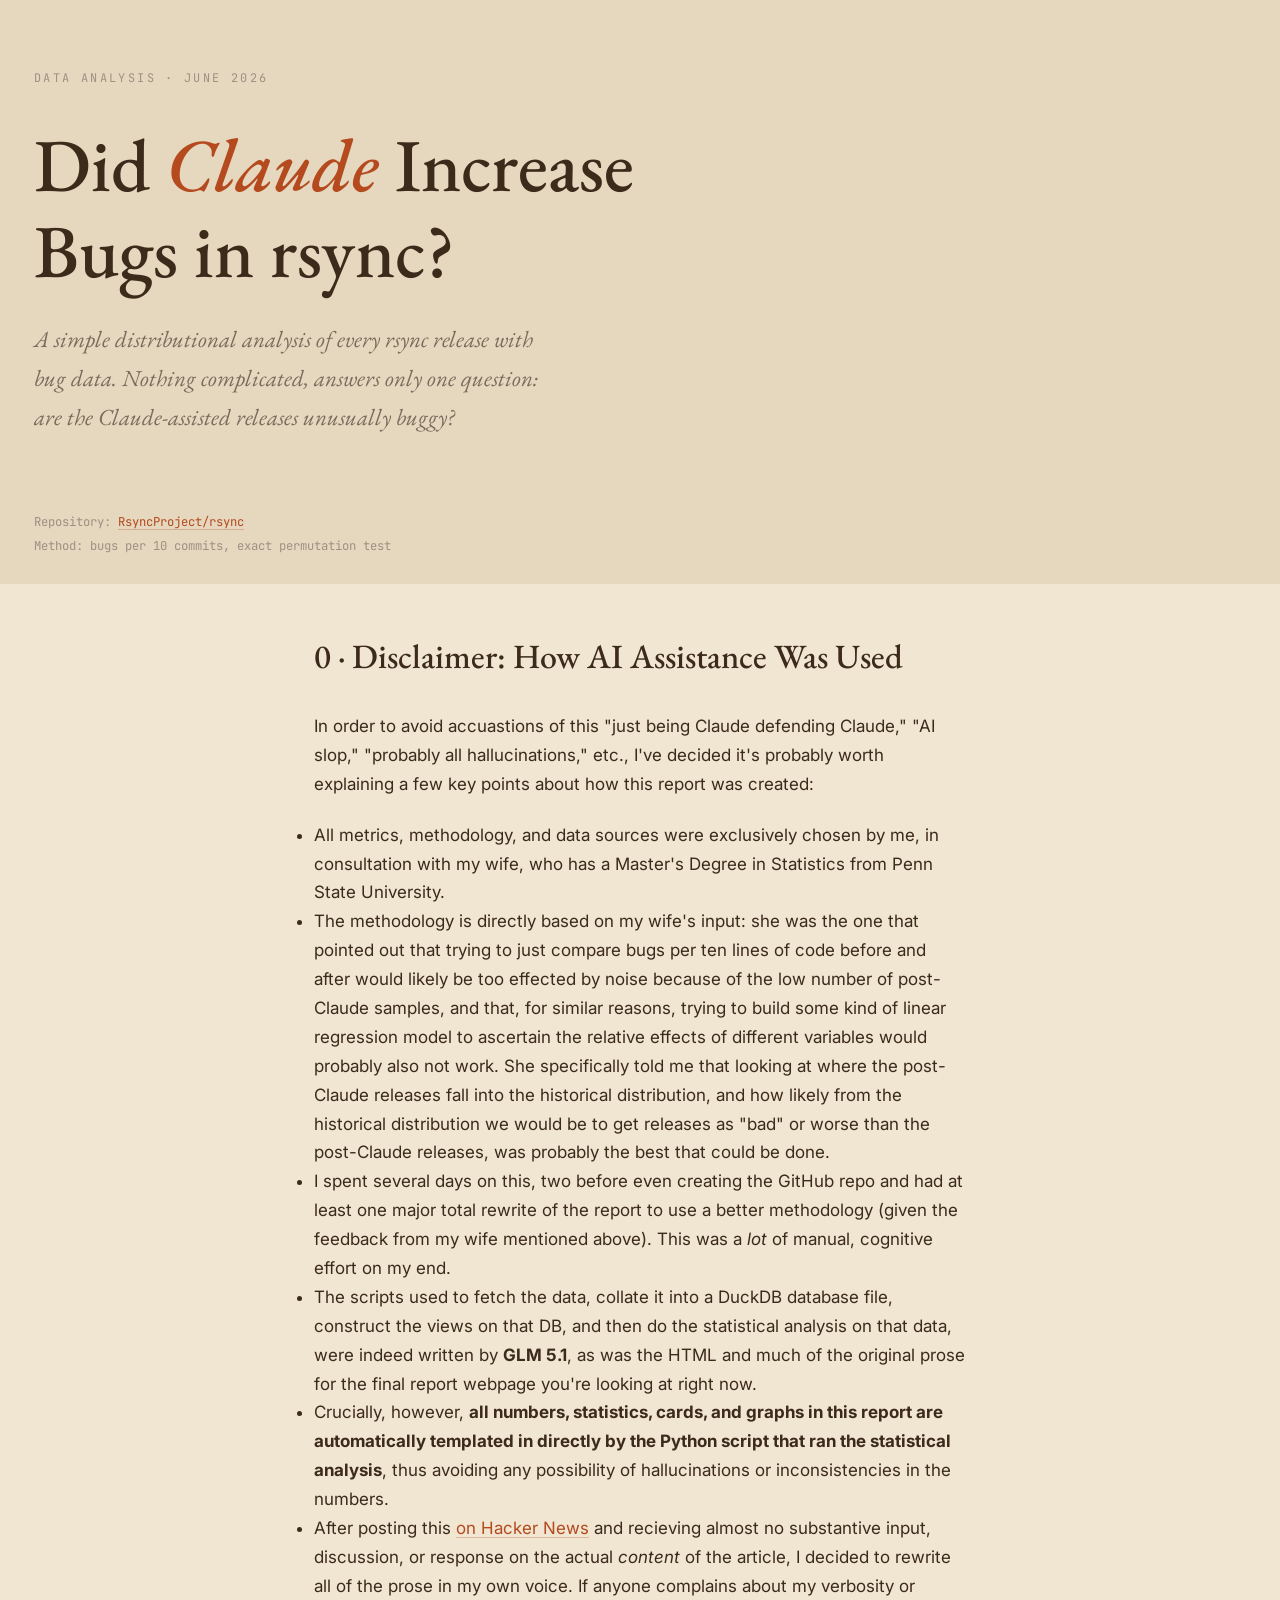
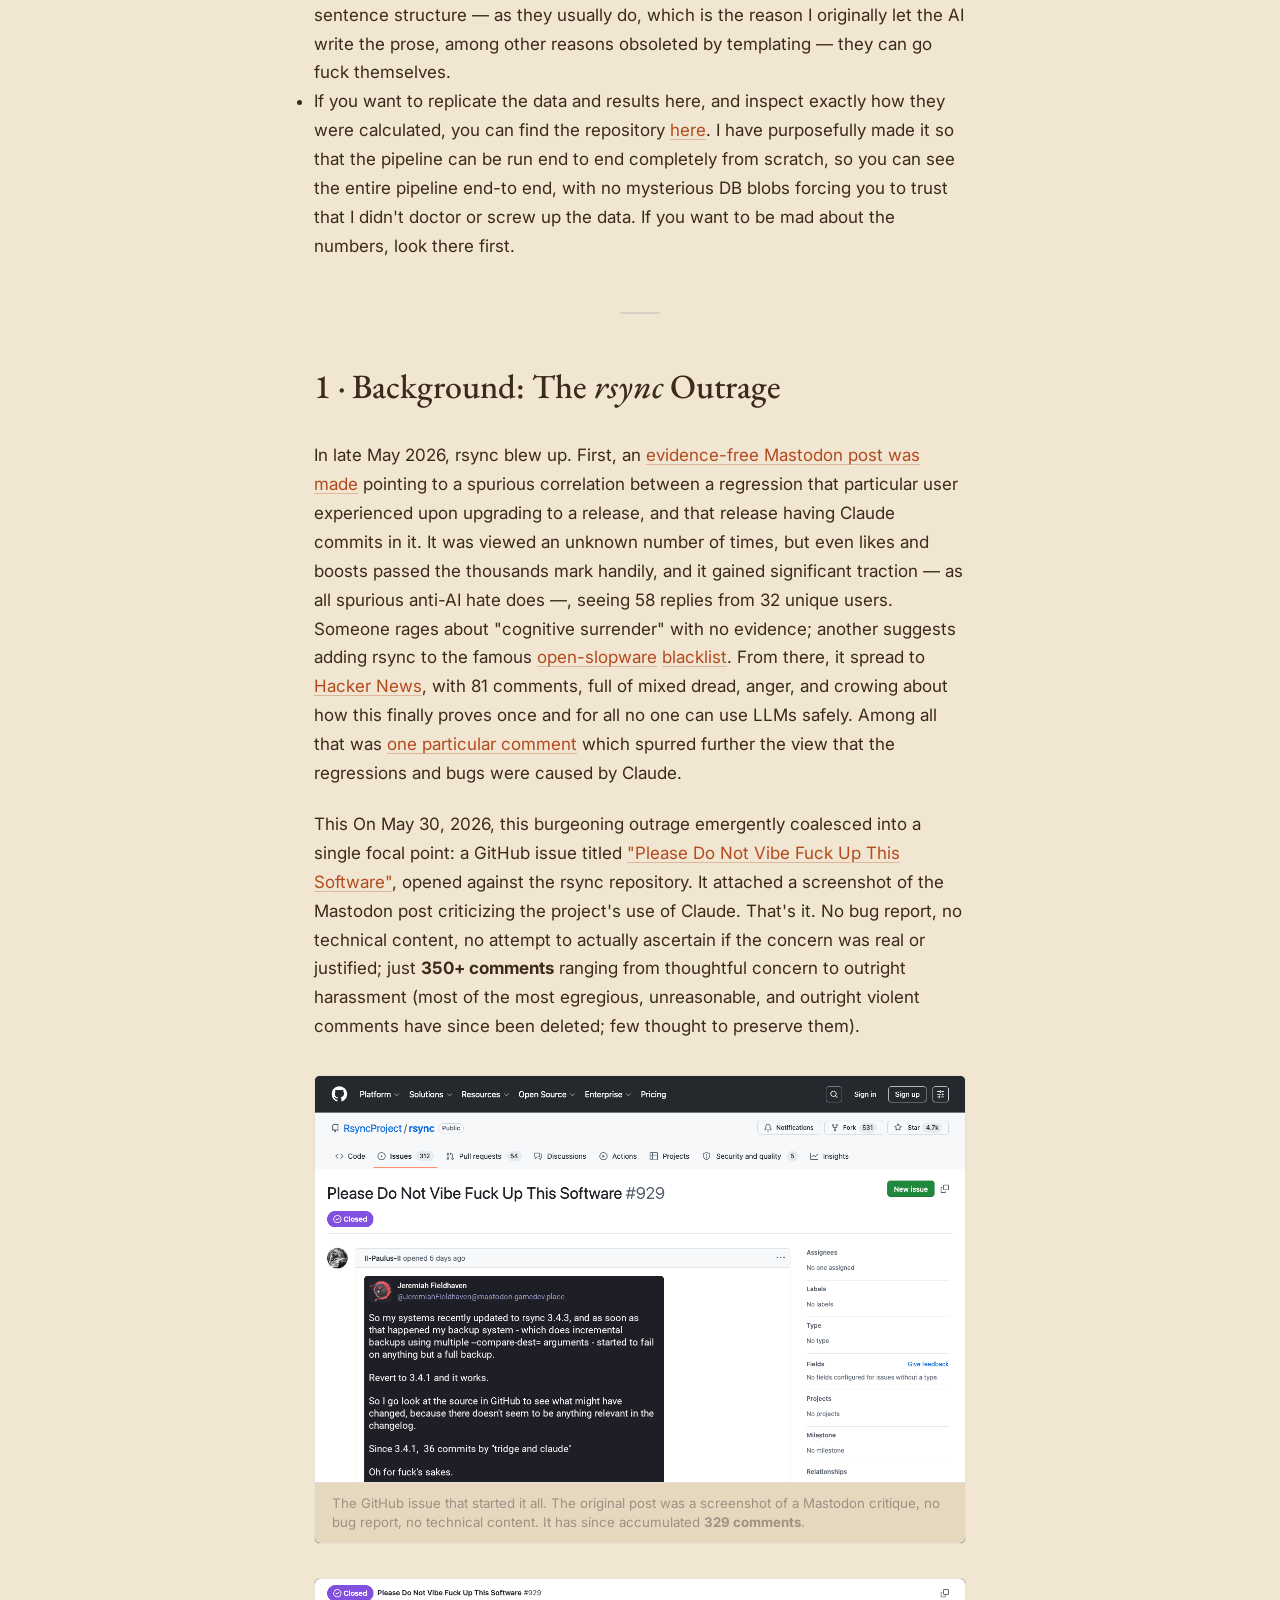
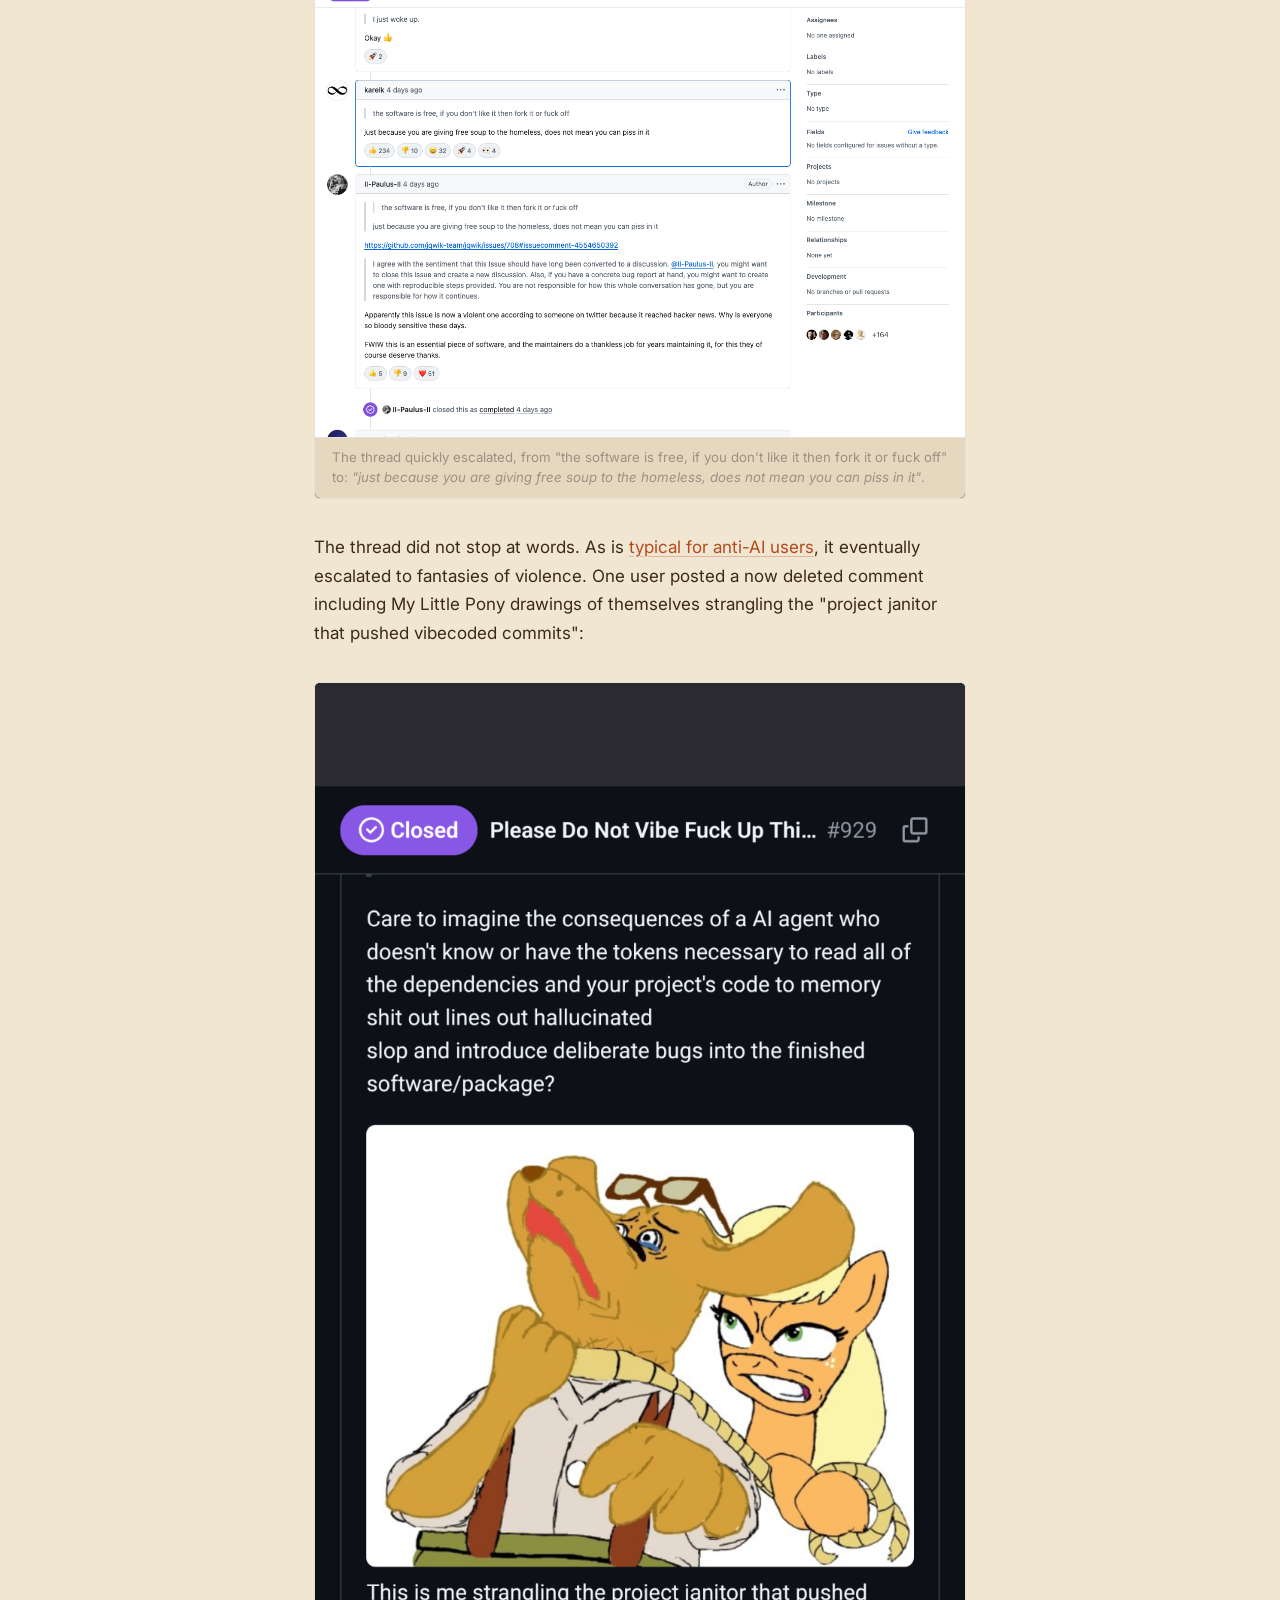
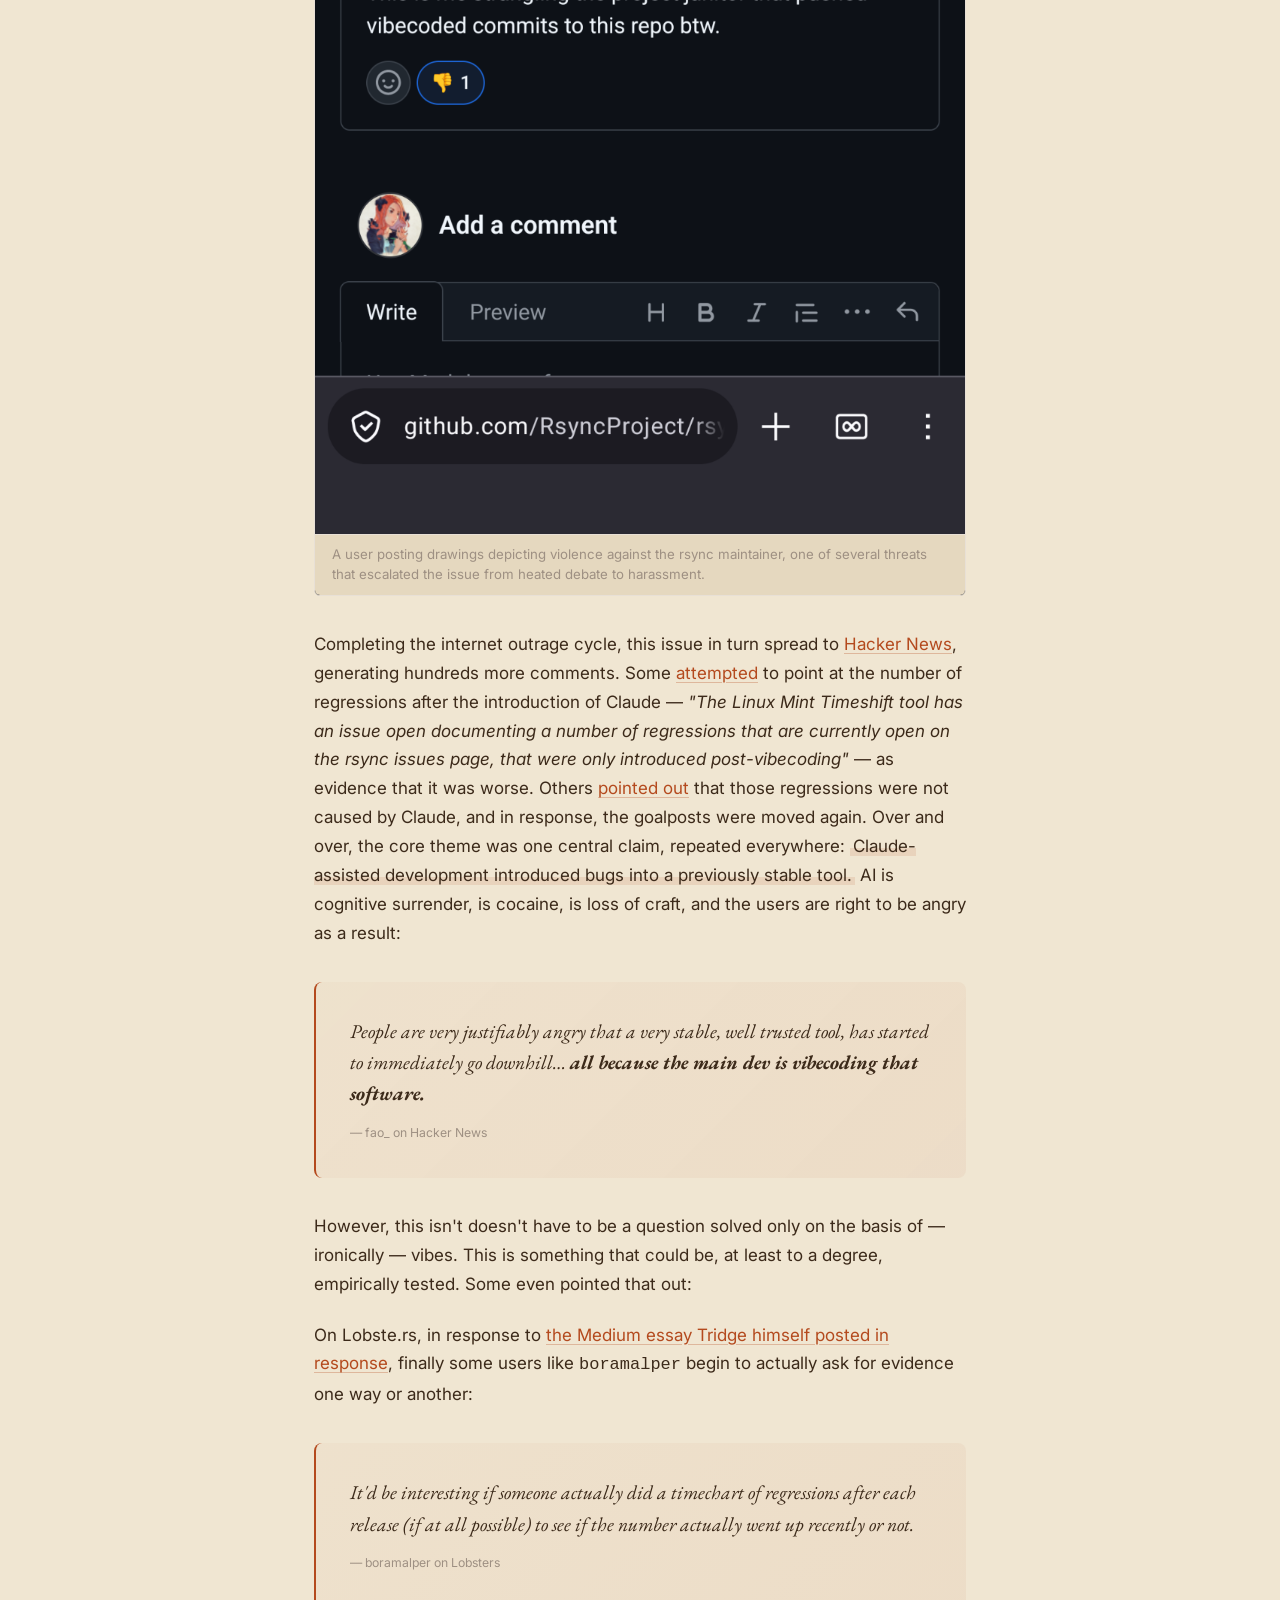
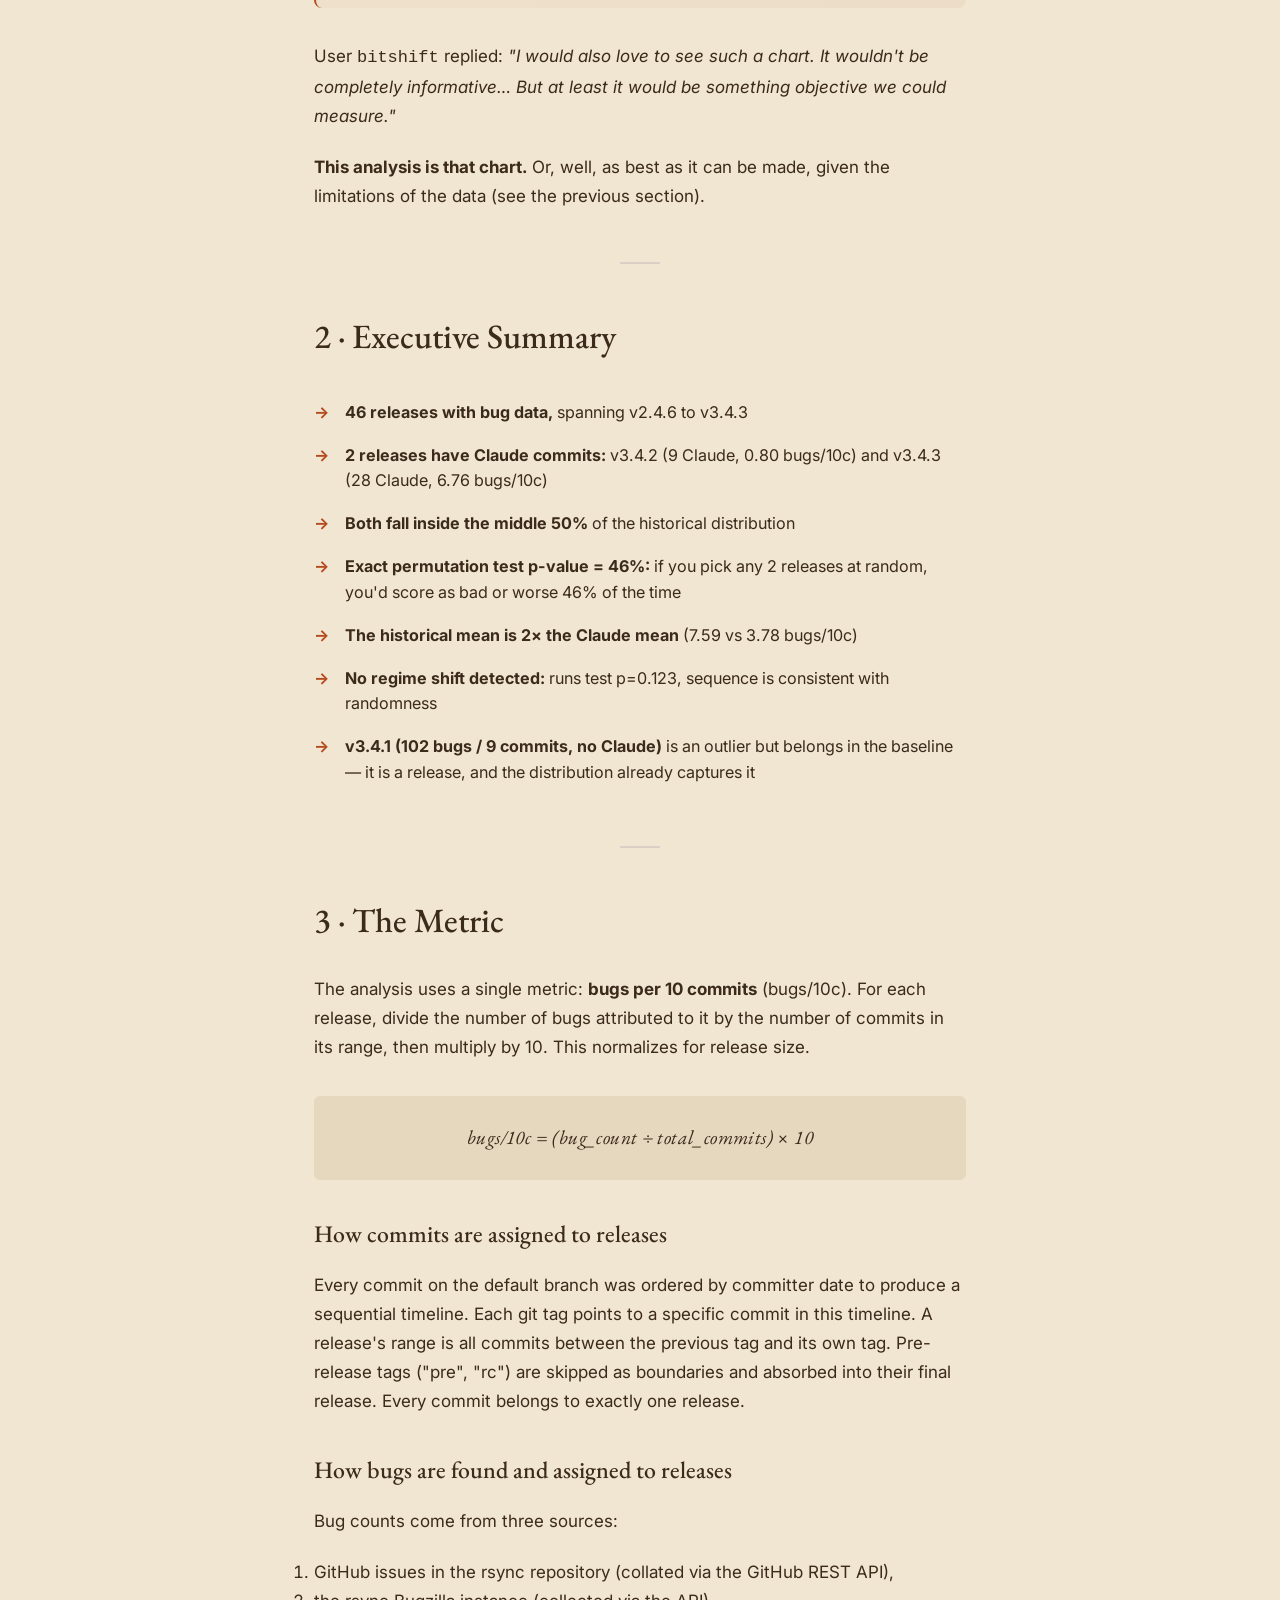
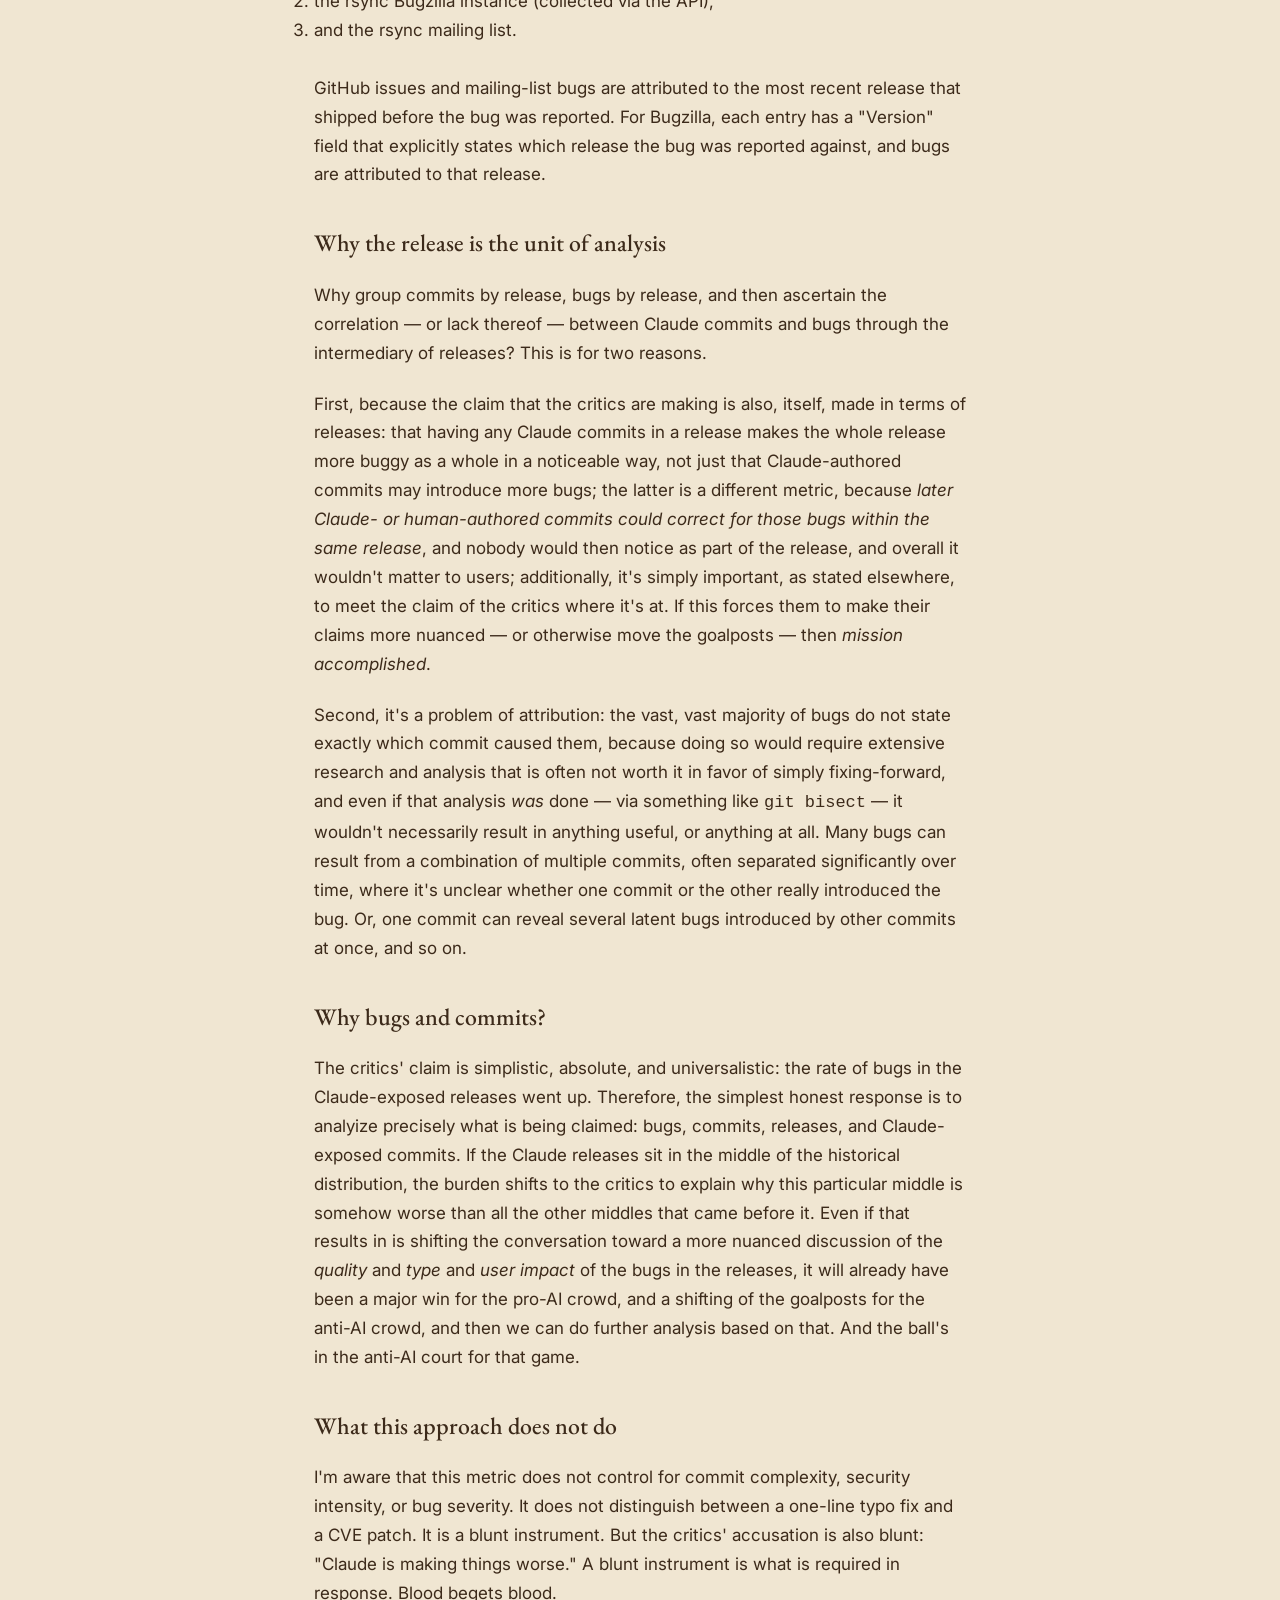
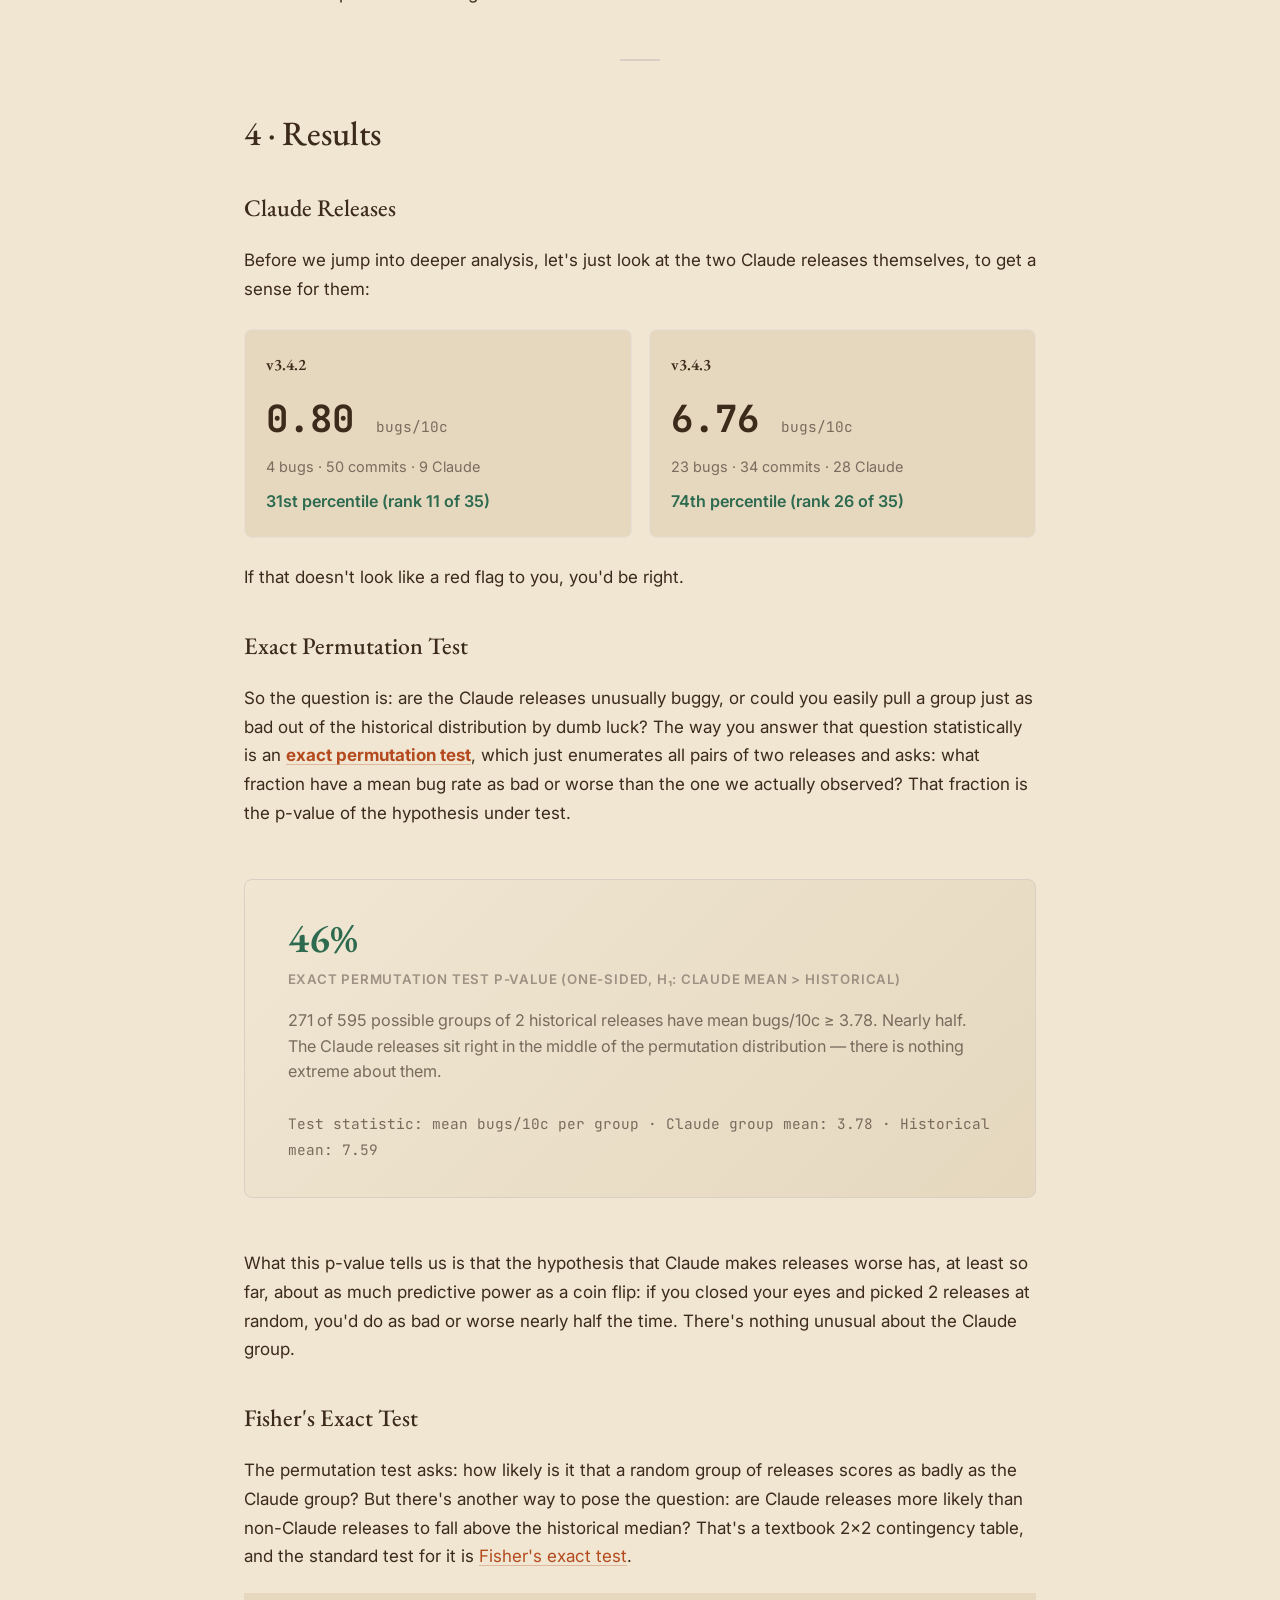
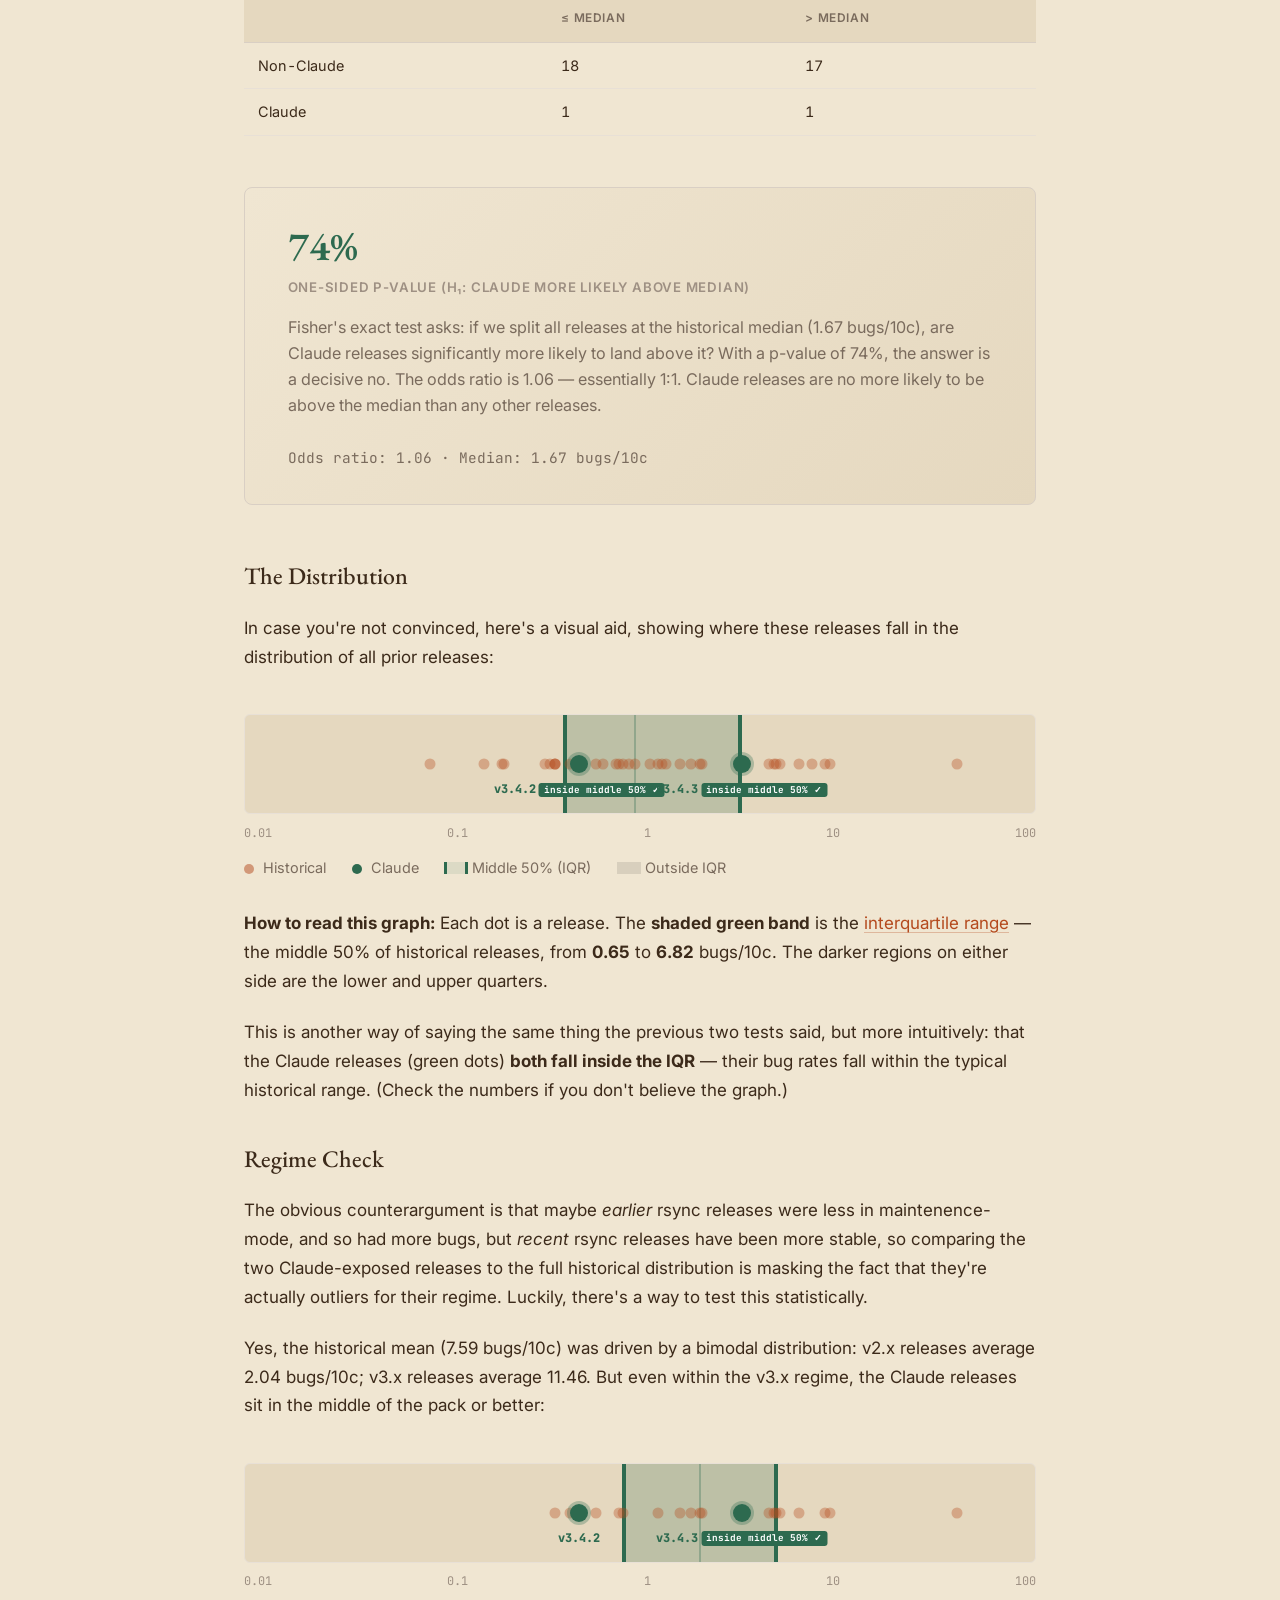
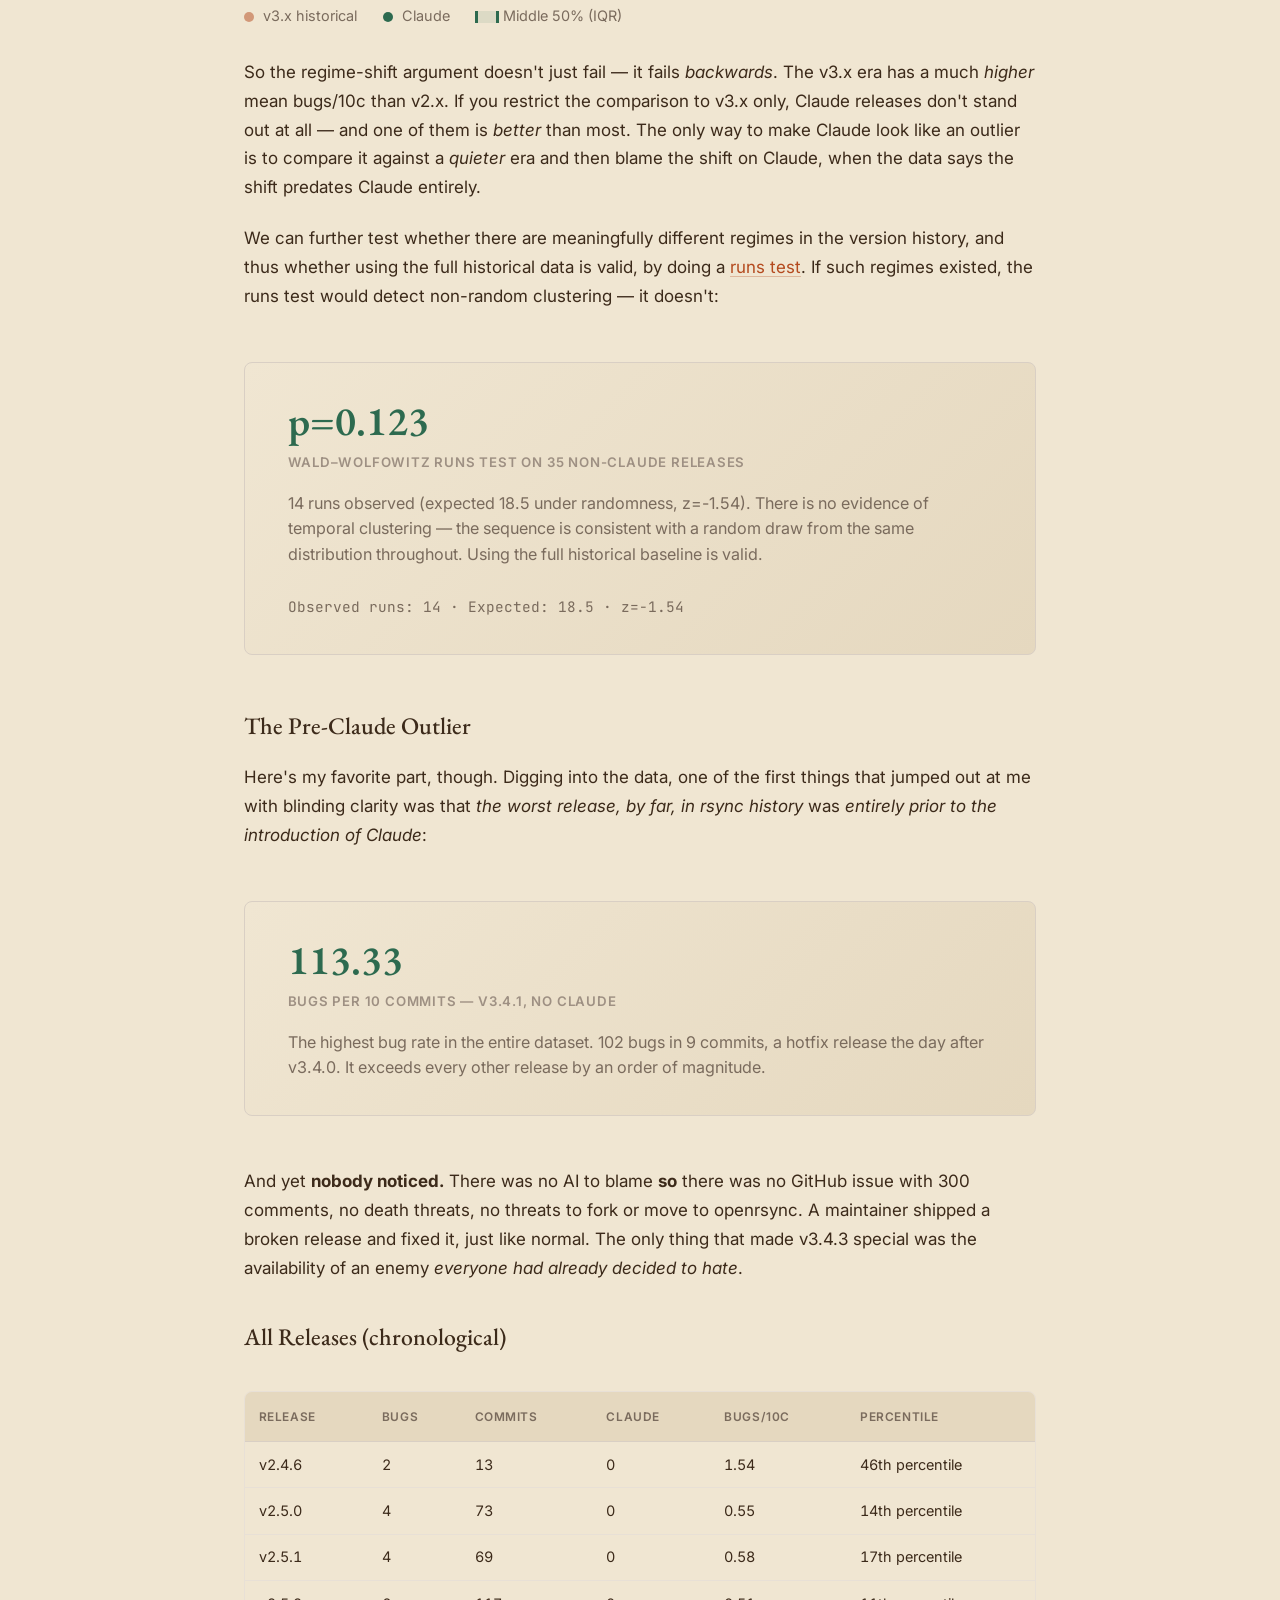
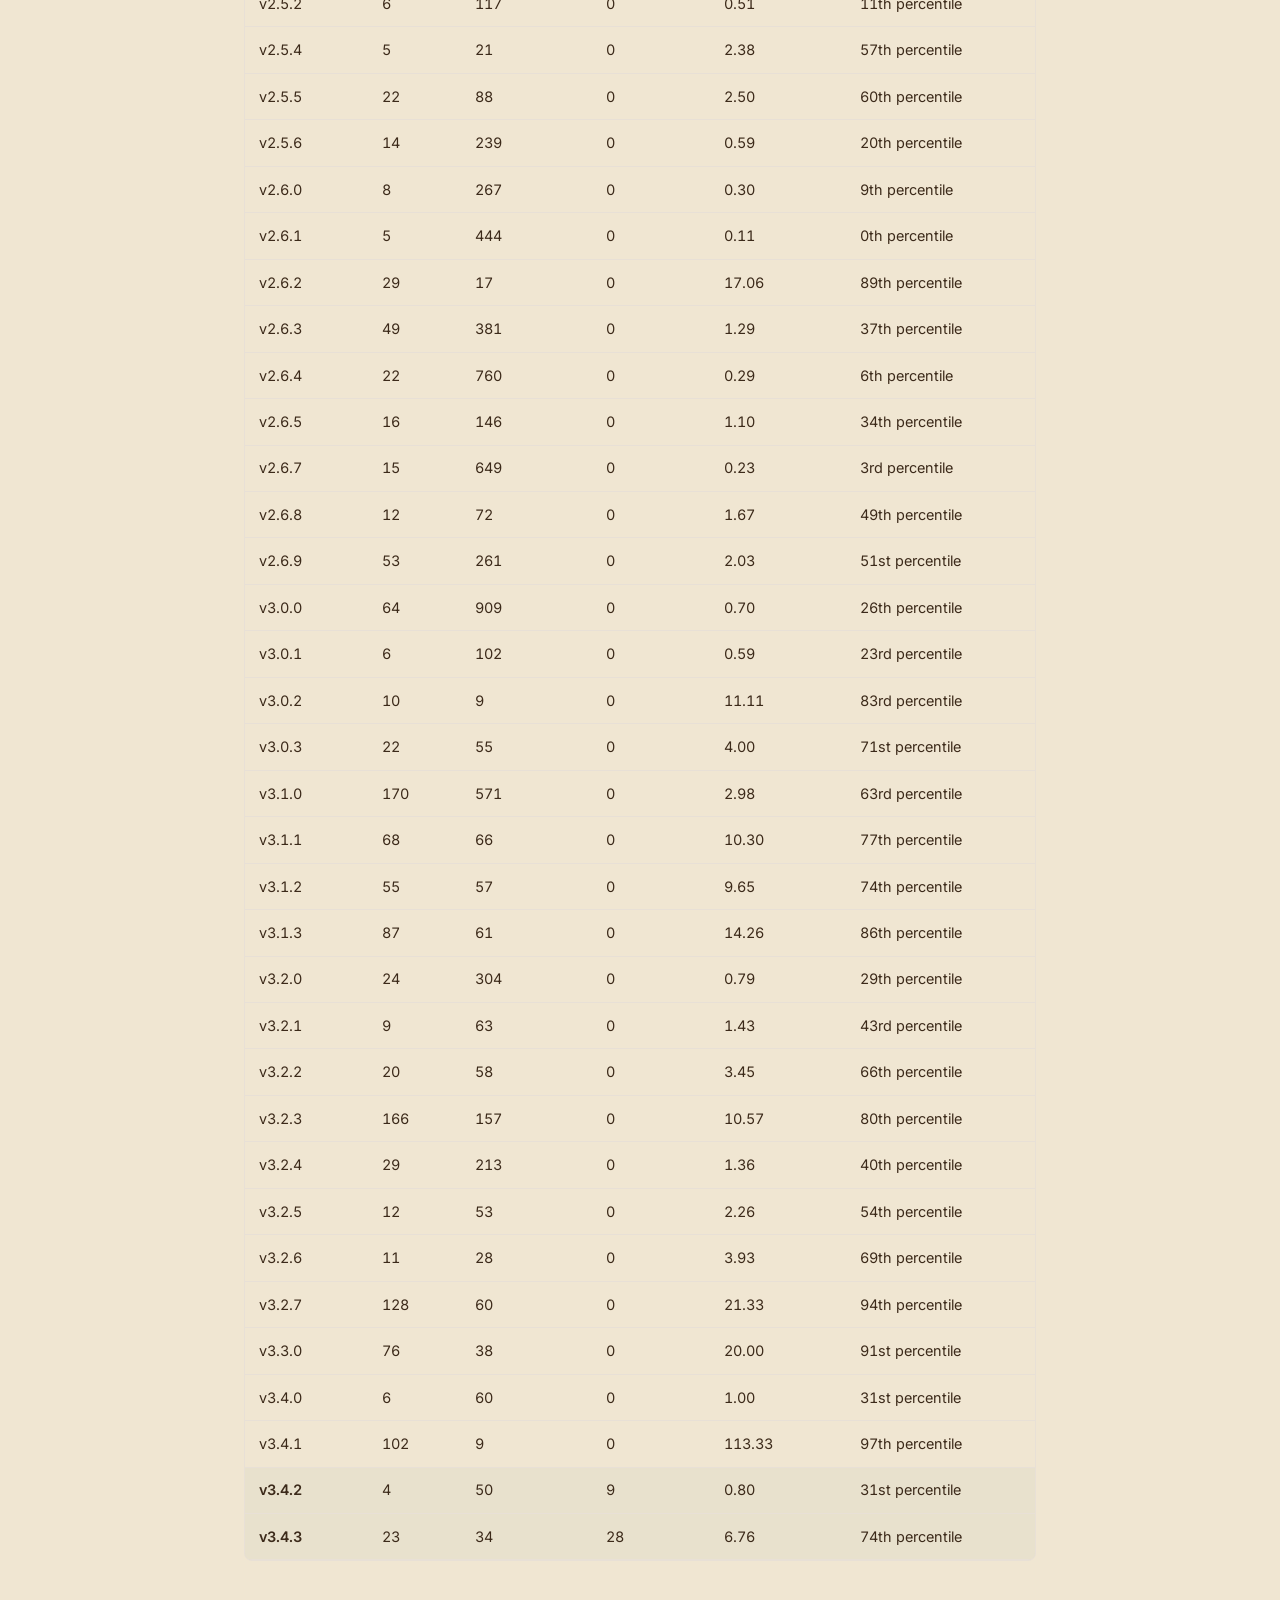
==== commit 189168ac: "more statistics" ====
--- a/docs/index.html
+++ b/docs/index.html
@@ -20,7 +20,7 @@
             complicated, answers only one question: are the Claude-assisted releases unusually buggy?</p>
         <div class="hero-meta">
             Repository: <a href="https://github.com/RsyncProject/rsync">RsyncProject/rsync</a><br>
-            Method: bugs per 10 commits, permutation test
+            Method: bugs per 10 commits, exact permutation test
         </div>
     </header>
 
@@ -187,8 +187,8 @@
                 v3.4.3</li>
             <li><strong>2 releases have Claude commits:</strong> v3.4.2 (9 Claude, 0.80 bugs/10c) and v3.4.3 (28 Claude, 6.76 bugs/10c)</li>
             <li><strong>Both fall inside the middle 50%</strong> of the historical distribution</li>
-            <li><strong>46% of random pairs</strong> of any 2 releases score equal or worse
-                than the Claude releases</li>
+            <li><strong>Exact permutation test p-value = 46%:</strong> if you pick any
+                2 releases at random, you'd score as bad or worse 46% of the time</li>
             <li><strong>The historical mean is 2× the Claude mean</strong> (7.59 vs
                 3.78 bugs/10c)</li>
             <li><strong>No regime shift detected:</strong> runs test p=0.123, sequence is consistent with
@@ -222,7 +222,7 @@
             and its own tag. Pre-release tags ("pre", "rc") are skipped as boundaries and absorbed into their final
             release. Every commit belongs to exactly one release.</p>
 
-        <h3>How bugs are found and attributed</h3>
+        <h3>How bugs are found and assigned to releases</h3>
 
         <p>Bug counts come from three sources:</p>
 
@@ -231,13 +231,39 @@
             <li>the rsync Bugzilla instance (collected via the API),</li>
             <li>and the rsync mailing list.</li>
         </ol>
+        <br />
 
         <p>GitHub issues and mailing-list bugs are attributed to the most recent
             release that shipped before the bug was reported. For Bugzilla, each entry has a "Version" field that
             explicitly states which release the bug was reported against, and bugs
             are attributed to that release.</p>
 
-        <h3>Why this metric</h3>
+        <h3>Why the release is the unit of analysis</h3>
+
+        <p>Why group commits by release, bugs by release, and then ascertain the correlation &mdash; or lack
+            thereof &mdash; between Claude commits and bugs through the intermediary of releases? This is for two
+            reasons.</p>
+
+        <p>First, because the claim that the critics are making is also, itself, made in terms of releases: that
+            having any Claude commits in a release makes the whole release more buggy as a whole in a noticeable way,
+            not just that Claude-authored commits may introduce more bugs; the latter is a different metric, because
+            <em>later Claude- or human-authored commits could correct for those bugs within the same release</em>, and
+            nobody would then notice as part of the release, and overall it wouldn't matter to users; additionally,
+            it's simply important, as stated elsewhere, to meet the claim of the critics where it's at. If this forces
+            them to make their claims more nuanced &mdash; or otherwise move the goalposts &mdash; then
+            <em>mission accomplished</em>.
+        </p>
+
+        <p>Second, it's a problem of attribution: the vast, vast majority of bugs do not state exactly which commit
+            caused them, because doing so would require extensive research and analysis that is often not worth it in
+            favor of simply fixing-forward, and even if that analysis <em>was</em> done &mdash; via something like
+            <code>git bisect</code> &mdash; it wouldn't necessarily result in anything useful, or anything at all.
+            Many bugs can result from a combination of multiple commits, often separated significantly over time,
+            where it's unclear whether one commit or the other really introduced the bug. Or, one commit can reveal
+            several latent bugs introduced by other commits at once, and so on.
+        </p>
+
+        <h3>Why bugs and commits?</h3>
 
         <p>The critics' claim is simplistic, absolute, and universalistic: the rate of bugs in the Claude-exposed
             releases went up. Therefore, the simplest honest response is to analyize precisely what is being claimed:
@@ -249,7 +275,7 @@
             for the anti-AI crowd, and then we can do further analysis based on that. And the ball's in the anti-AI
             court for that game.</p>
 
-        <h3>What this metric does not do</h3>
+        <h3>What this approach does not do</h3>
 
         <p>I'm aware that this metric does not control for commit complexity, security intensity, or bug severity. It
             does not distinguish
@@ -278,23 +304,84 @@
 
         <p>If that doesn't look like a red flag to you, you'd be right.</p>
 
-        <h3>How Normal Are the Claude Releases?</h3>
+        <h3>Exact Permutation Test</h3>
+
+        <p>So the question is: are the Claude releases unusually buggy, or could you easily pull a group just as bad
+            out of the historical distribution by dumb luck? The way you answer that question statistically is an
+            <a href="https://en.wikipedia.org/wiki/Permutation_test"><strong>exact permutation test</strong></a>, which
+            just enumerates all pairs of two releases and asks: what fraction have a
+            mean bug rate as bad or worse than the one we actually observed? That fraction is the p-value of the
+            hypothesis under test.
+        </p>
 
         <div class="result-callout">
             <div class="result-number">46%</div>
-            <div class="result-label">of random pairs match or exceed the Claude mean</div>
+            <div class="result-label">exact permutation test p-value (one-sided, H&#8321;: Claude mean > historical)
+            </div>
             <div class="result-detail">
-                271 of 595 possible pairs of 2 historical releases have mean bugs/10c
-                ≥ 3.78. Nearly half. The Claude releases land well within the range of where most pairs land:
-                the middle of the distribution.
+                271 of 595 possible groups of 2 historical releases have mean
+                bugs/10c ≥ 3.78. Nearly half. The Claude releases sit right in the middle of the
+                permutation distribution — there is nothing extreme about them.
                 <br><br>
                 <span style="font-family:var(--mono);font-size:0.85rem">
-                    Claude mean: 3.78 · Historical mean: 7.59
+                    Test statistic: mean bugs/10c per group · Claude group mean: 3.78 · Historical mean:
+                    7.59
                 </span>
             </div>
         </div>
 
-        <p>In other words: nothing unusual here.</p>
+        <p>What this p-value tells us is that the hypothesis that Claude makes releases worse has, at least so far,
+            about as much predictive power as a coin flip: if you closed your eyes and picked 2
+            releases at random, you'd do as bad or
+            worse
+            nearly half the time. There's nothing unusual about the Claude group.</p>
+
+        <h3>Fisher's Exact Test</h3>
+
+        <p>The permutation test asks: how likely is it that a random group of releases scores as badly as the
+            Claude group? But there's another way to pose the question:
+            are Claude releases more likely than non-Claude releases to fall above the historical
+            median? That's a textbook 2&times;2 contingency table, and the standard test for it is
+            <a href="https://en.wikipedia.org/wiki/Fisher%27s_exact_test">Fisher's exact test</a>.
+        </p>
+
+        <table class="fisher-table">
+            <thead>
+                <tr>
+                    <th></th>
+                    <th>&le; median</th>
+                    <th>&gt; median</th>
+                </tr>
+            </thead>
+            <tbody>
+                <tr>
+                    <td>Non-Claude</td>
+                    <td>18</td>
+                    <td>17</td>
+                </tr>
+                <tr>
+                    <td>Claude</td>
+                    <td>1</td>
+                    <td>1</td>
+                </tr>
+            </tbody>
+        </table>
+
+        <div class="result-callout">
+            <div class="result-number">74%</div>
+            <div class="result-label">one-sided p-value (H&#8321;: Claude more likely above median)</div>
+            <div class="result-detail">
+                Fisher's exact test asks: if we split all releases at the historical median
+                (1.67 bugs/10c), are Claude releases significantly more likely to
+                land above it? With a p-value of 74%, the answer is a decisive no.
+                The odds ratio is 1.06 &mdash; essentially 1:1. Claude releases are
+                no more likely to be above the median than any other releases.
+                <br><br>
+                <span style="font-family:var(--mono);font-size:0.85rem">
+                    Odds ratio: 1.06 &middot; Median: 1.67 bugs/10c
+                </span>
+            </div>
+        </div>
 
         <h3>The Distribution</h3>
 
@@ -364,15 +451,19 @@
                 Outside IQR
             </span>
         </div>
-        <p class="iqr-explain">
+        <br />
+        <p>
             <b>How to read this graph:</b> Each dot is a release. The <strong>shaded green band</strong> is the
-            interquartile range (IQR) —
+            <a href="https://en.wikipedia.org/wiki/Interquartile_range">interquartile range</a> —
             the middle 50% of historical releases, from <strong>0.65</strong> to <strong>6.82</strong> bugs/10c.
-            Half of all historical releases fall inside this band, and half fall outside, by definition.
             The darker regions on either side are the lower and upper quarters.
-            The Claude releases (green dots) <strong>both fall inside the IQR</strong> —
-            their bug rates are indistinguishable from the typical historical range. Check the numbers if you don't
-            believe the graph.
+        </p>
+
+        <p>
+            This is another way of saying the same thing the previous two tests said, but more
+            intuitively: that the Claude releases (green dots) <strong>both fall inside the IQR</strong> —
+            their bug rates fall within the typical historical range. (Check the numbers if you don't
+            believe the graph.)
         </p>
 
         <h3>Regime Check</h3>
@@ -383,18 +474,79 @@
             regime. Luckily, there's a way to test this statistically.</p>
 
         <p>Yes, the historical mean (7.59 bugs/10c) was driven by a bimodal distribution: v2.x releases
-            average 2.04 bugs/10c; v3.x releases average 11.46. However, even within the v3.x regime, the
-            Claude releases are
-            unremarkable: v3.4.2 ranks 4th of 21 v3.x releases, v3.4.3 ranks 13th of 21 v3.x releases, and in fact, the v3.x regime has a much <i>higher</i> mean bugs/10c,
-            which is the exact <i>opposite</i> of the kind of difference that would hurt the case of this paper and make
-            Claude-exposed releases more likely to be outliers.</p>
-
-        <p>We can further test whether there are meaningfully different regimes in the version history we have, and
-            thus whether using the full historical data is valid, by doing a runs test. If such regimes existed, the runs test would likely detect non-random clustering — it doesn't. A runs test on the 35
-            non-Claude releases finds 14 runs (expected 18.5 under randomness,
-            z=-1.54, <strong>p=0.123</strong>). There is no evidence of temporal clustering, in other words.
-            The sequence
-            is consistent with a random draw from the same distribution.</p>
+            average 2.04 bugs/10c; v3.x releases average 11.46. But even within the v3.x regime,
+            the Claude releases sit in the middle of the pack or better:</p>
+
+        <div class="strip">
+            <div class="outside" style="right:52.3%"></div>
+  <div class="outside" style="left:67.4%"></div>
+  <div class="iqr" style="left:47.7%;width:19.8%"></div>
+  <div class="iqr-center" style="left:57.6%">middle 50%</div>
+  <div class="med" style="left:57.6%"></div>
+  <div class="dot" style="left:41.1%;background:#b44a1e;width:11px;height:11px" title="v3.0.0: 0.70 bugs/10c"></div>
+  <div class="dot" style="left:39.3%;background:#b44a1e;width:11px;height:11px" title="v3.0.1: 0.59 bugs/10c"></div>
+  <div class="dot" style="left:67.7%;background:#b44a1e;width:11px;height:11px" title="v3.0.2: 11.11 bugs/10c"></div>
+  <div class="dot" style="left:57.8%;background:#b44a1e;width:11px;height:11px" title="v3.0.3: 4.00 bugs/10c"></div>
+  <div class="dot" style="left:55.0%;background:#b44a1e;width:11px;height:11px" title="v3.1.0: 2.98 bugs/10c"></div>
+  <div class="dot" style="left:67.0%;background:#b44a1e;width:11px;height:11px" title="v3.1.1: 10.30 bugs/10c"></div>
+  <div class="dot" style="left:66.3%;background:#b44a1e;width:11px;height:11px" title="v3.1.2: 9.65 bugs/10c"></div>
+  <div class="dot" style="left:70.1%;background:#b44a1e;width:11px;height:11px" title="v3.1.3: 14.26 bugs/10c"></div>
+  <div class="dot" style="left:42.2%;background:#b44a1e;width:11px;height:11px" title="v3.2.0: 0.79 bugs/10c"></div>
+  <div class="dot" style="left:47.9%;background:#b44a1e;width:11px;height:11px" title="v3.2.1: 1.43 bugs/10c"></div>
+  <div class="dot" style="left:56.4%;background:#b44a1e;width:11px;height:11px" title="v3.2.2: 3.45 bugs/10c"></div>
+  <div class="dot" style="left:67.2%;background:#b44a1e;width:11px;height:11px" title="v3.2.3: 10.57 bugs/10c"></div>
+  <div class="dot" style="left:47.4%;background:#b44a1e;width:11px;height:11px" title="v3.2.4: 1.36 bugs/10c"></div>
+  <div class="dot" style="left:52.3%;background:#b44a1e;width:11px;height:11px" title="v3.2.5: 2.26 bugs/10c"></div>
+  <div class="dot" style="left:57.6%;background:#b44a1e;width:11px;height:11px" title="v3.2.6: 3.93 bugs/10c"></div>
+  <div class="dot" style="left:74.0%;background:#b44a1e;width:11px;height:11px" title="v3.2.7: 21.33 bugs/10c"></div>
+  <div class="dot" style="left:73.4%;background:#b44a1e;width:11px;height:11px" title="v3.3.0: 20.00 bugs/10c"></div>
+  <div class="dot" style="left:44.4%;background:#b44a1e;width:11px;height:11px" title="v3.4.0: 1.00 bugs/10c"></div>
+  <div class="dot" style="left:90.1%;background:#b44a1e;width:11px;height:11px" title="v3.4.1: 113.33 bugs/10c"></div>
+  <div class="dot claude-dot" style="left:42.3%;background:#2d6a4f;width:18px;height:18px" title="v3.4.2: 0.80 bugs/10c"></div>
+  <div class="dot-tag" style="left:42.3%">v3.4.2</div>
+  <div class="dot claude-dot" style="left:62.9%;background:#2d6a4f;width:18px;height:18px" title="v3.4.3: 6.76 bugs/10c"></div>
+  <div class="dot-tag" style="left:62.9%">v3.4.3<span class="badge">inside middle 50% ✓</span></div>
+        </div>
+        <div class="axis">
+            <span>0.01</span><span>0.1</span><span>1</span><span>10</span><span>100</span>
+        </div>
+        <div class="legend">
+            <span><i style="background:#b44a1e;opacity:.5"></i> v3.x historical</span>
+            <span><i style="background:#2d6a4f"></i> Claude</span>
+            <span style="display:inline-flex;align-items:center;gap:4px">
+                <span
+                    style="display:inline-block;width:24px;height:12px;background:rgba(45,106,79,.1);border-left:3px solid #2d6a4f;border-right:3px solid #2d6a4f;vertical-align:middle"></span>
+                Middle 50% (IQR)
+            </span>
+        </div>
+
+        <br>
+
+        <p>So the regime-shift argument doesn't just fail — it fails <em>backwards</em>. The v3.x era has a
+            much <i>higher</i> mean bugs/10c than v2.x. If you restrict the comparison to v3.x only, Claude releases
+            don't stand out at all — and one of them is <em>better</em> than most. The only way to make Claude look
+            like an outlier is to compare it against a <i>quieter</i> era and then blame the shift on Claude, when
+            the data says the shift predates Claude entirely.</p>
+
+        <p>We can further test whether there are meaningfully different regimes in the version history, and thus
+            whether using the full historical data is valid, by doing a
+            <a href="https://en.wikipedia.org/wiki/Wald%E2%80%93Wolfowitz_runs_test">runs test</a>.
+            If such regimes existed, the runs test would detect non-random clustering — it doesn't:</p>
+
+        <div class="result-callout">
+            <div class="result-number">p=0.123</div>
+            <div class="result-label">Wald–Wolfowitz runs test on 35 non-Claude releases</div>
+            <div class="result-detail">
+                14 runs observed (expected 18.5 under randomness, z=-1.54).
+                There is no evidence of temporal clustering — the sequence is consistent with a
+                random draw from the same distribution throughout. Using the full historical baseline
+                is valid.
+                <br><br>
+                <span style="font-family:var(--mono);font-size:0.85rem">
+                    Observed runs: 14 · Expected: 18.5 · z=-1.54
+                </span>
+            </div>
+        </div>
 
         <h3>The Pre-Claude Outlier</h3>
 
@@ -494,7 +646,8 @@
                     <div class="score-claim">"The Claude releases are statistically indistinguishable from historical
                         releases"</div>
                     <div class="score-evidence">Both releases fall inside the middle 50% of the historical distribution.
-                        The permutation test shows <strong>46%</strong> of random pairs score equal or worse.
+                        The exact permutation test yields a p-value of <strong>46%</strong> — pick any
+                        2 releases at random and you'd do as bad or worse nearly half the time.
                         There is no signal of abnormality.</div>
                 </div>
             </div>
@@ -516,8 +669,10 @@
                     <div class="score-claim">"Claude may not have affected the bug rate"</div>
                     <div class="score-evidence">The Claude mean (3.78) is half the
                         historical mean (7.59). But with only 2 releases, this difference is
-                        not statistically distinguishable from chance. <strong>The data cannot tell us the magnitude or the
-                            direction of any real effect. It can only tell us that there is no evidence of harm.</strong></div>
+                        not statistically distinguishable from chance. <strong>The data cannot tell us the magnitude or
+                            the
+                            direction of any real effect. It can only tell us that there is no evidence of
+                            harm.</strong></div>
                 </div>
             </div>
 
--- a/docs/bug_rate_report.css
+++ b/docs/bug_rate_report.css
@@ -556,7 +556,7 @@
   font-size: 0.95rem;
 }
 
-/* ── Mean comparison bar ── */
+/* ── Mean comparison bar ──
 .mean-bar {
   display: flex;
   align-items: center;
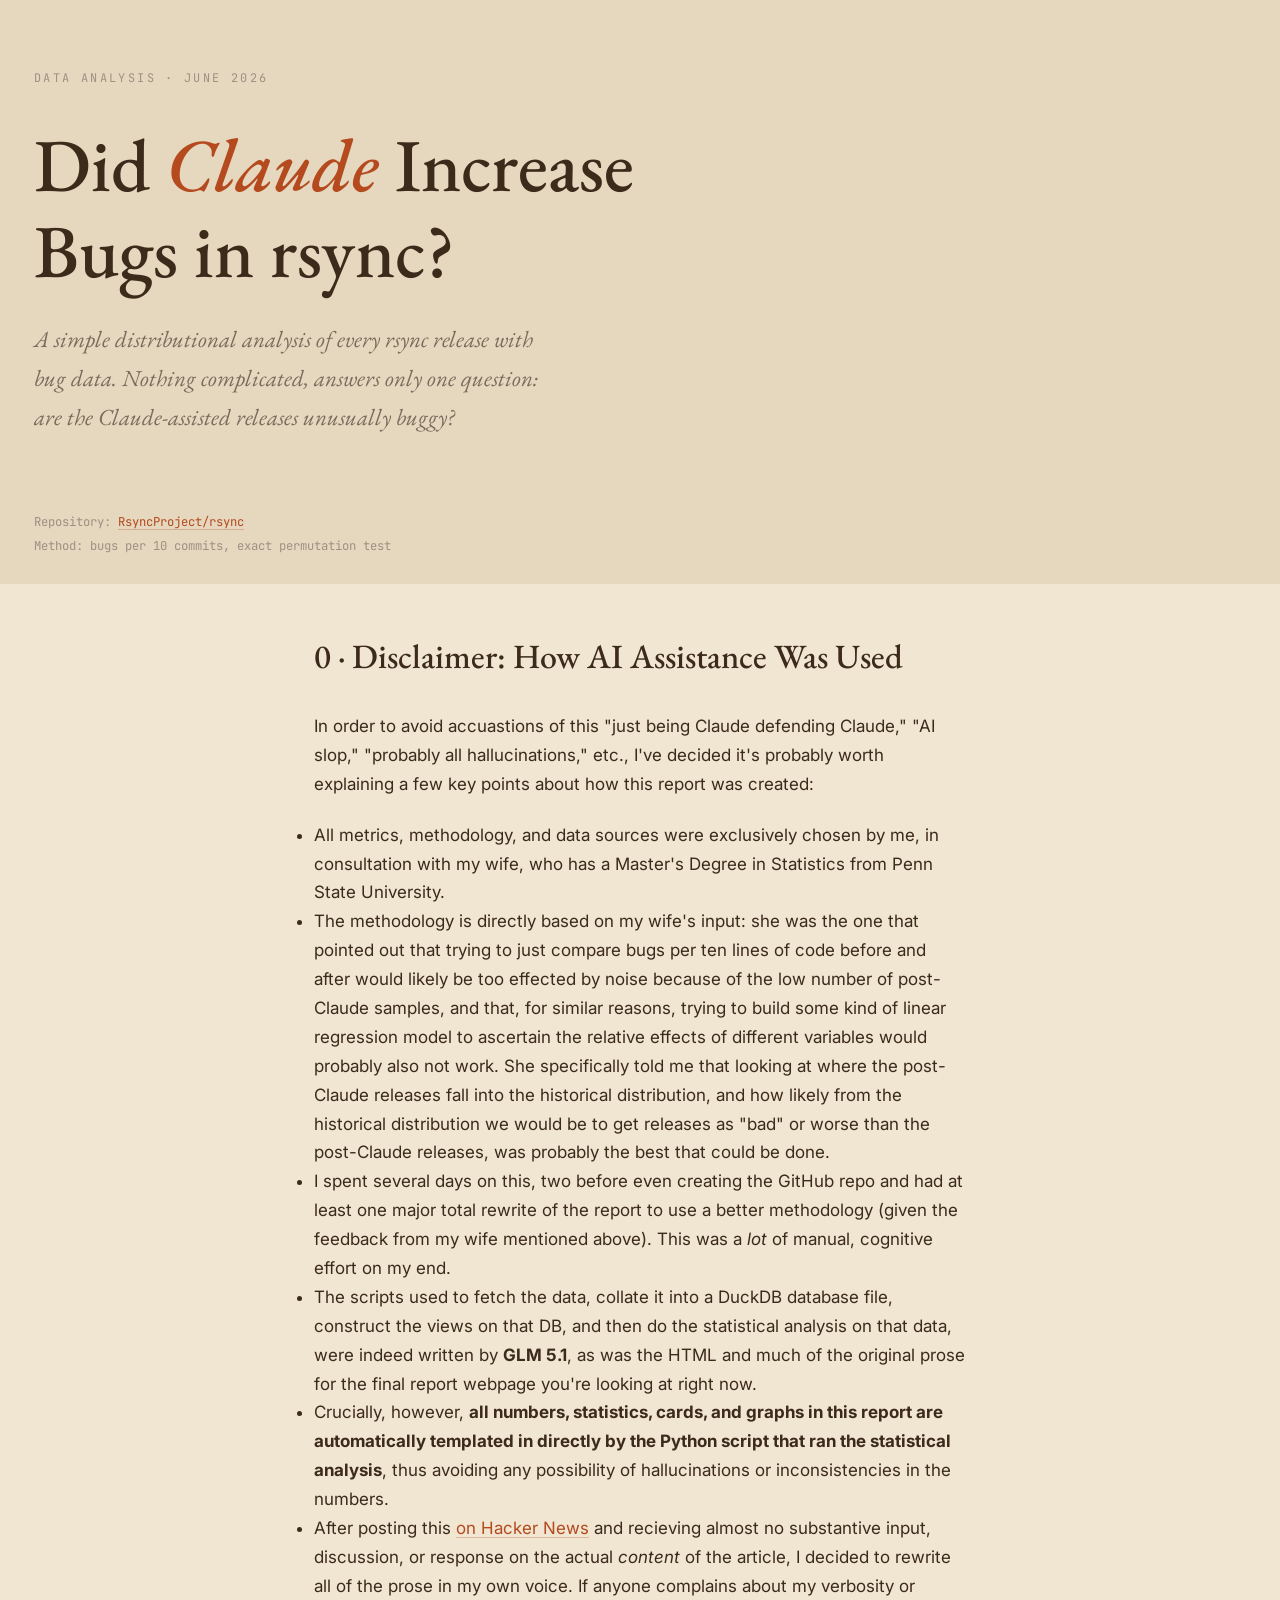
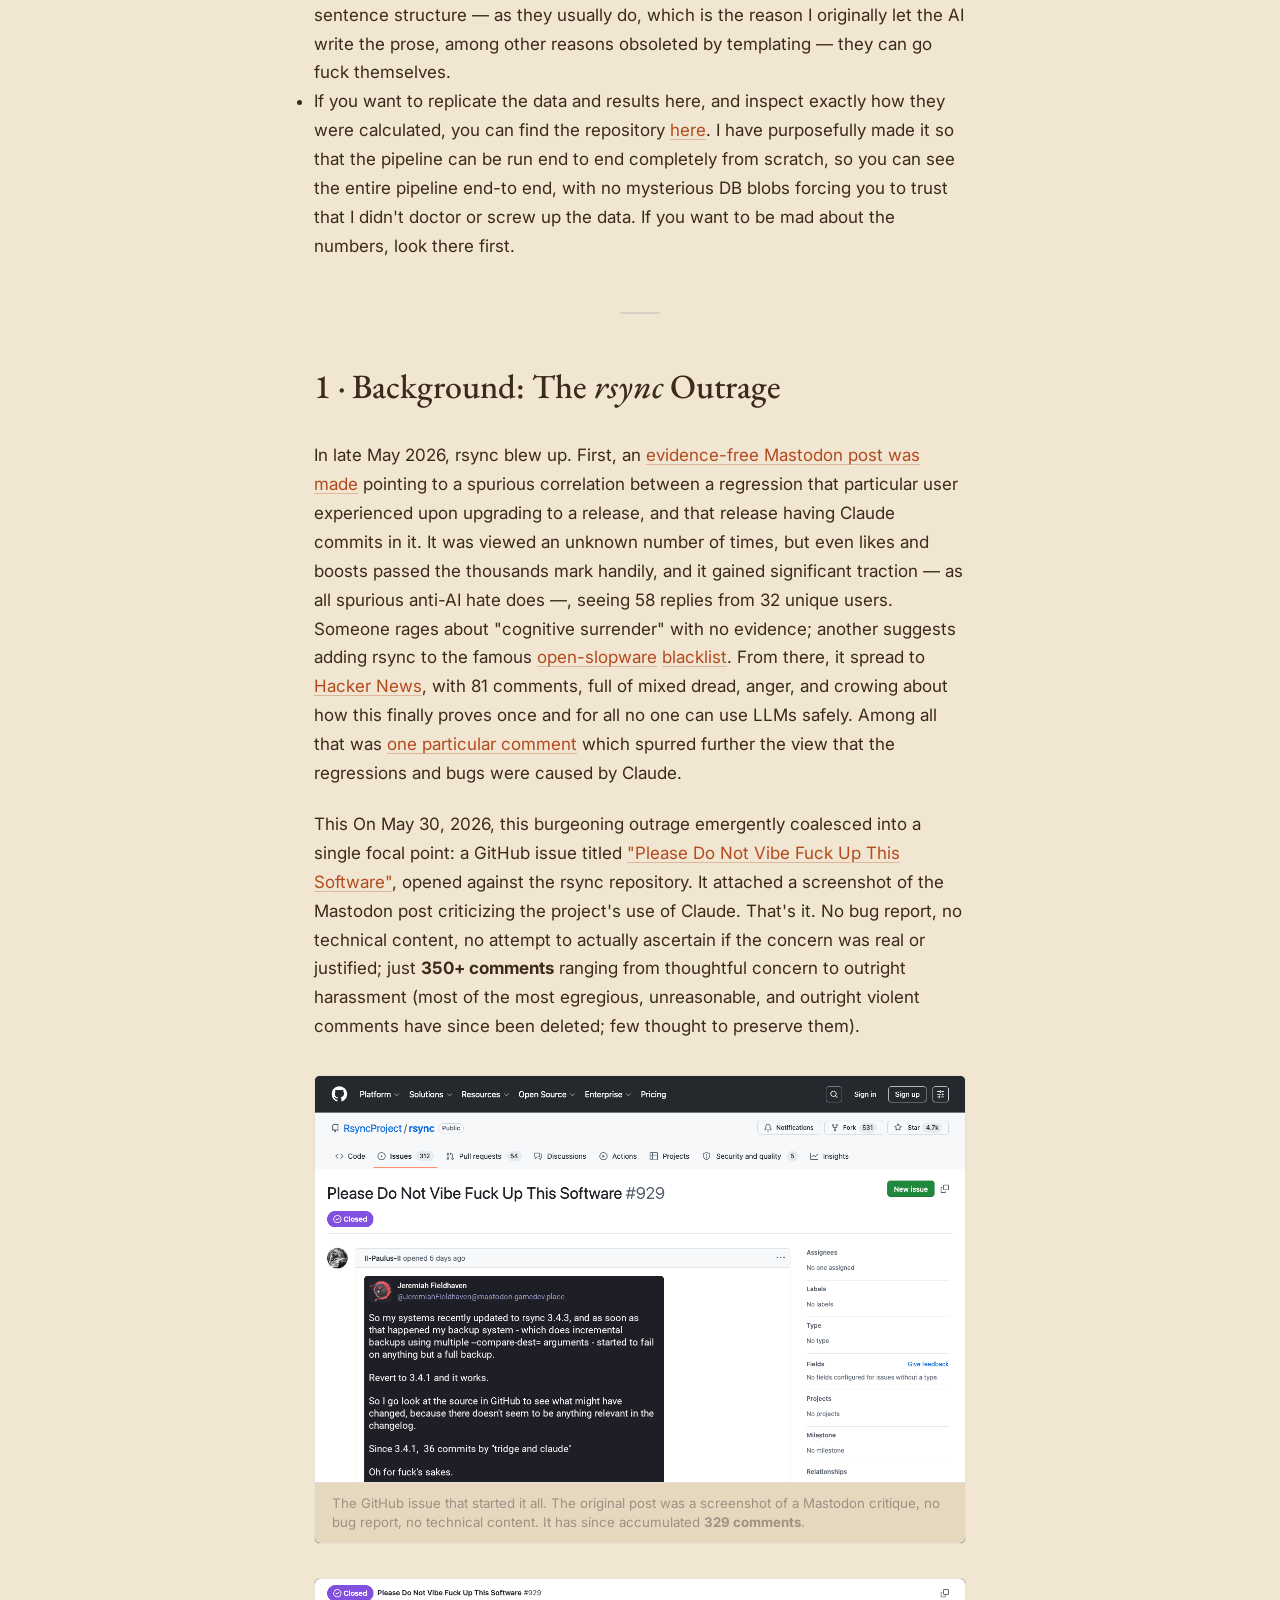
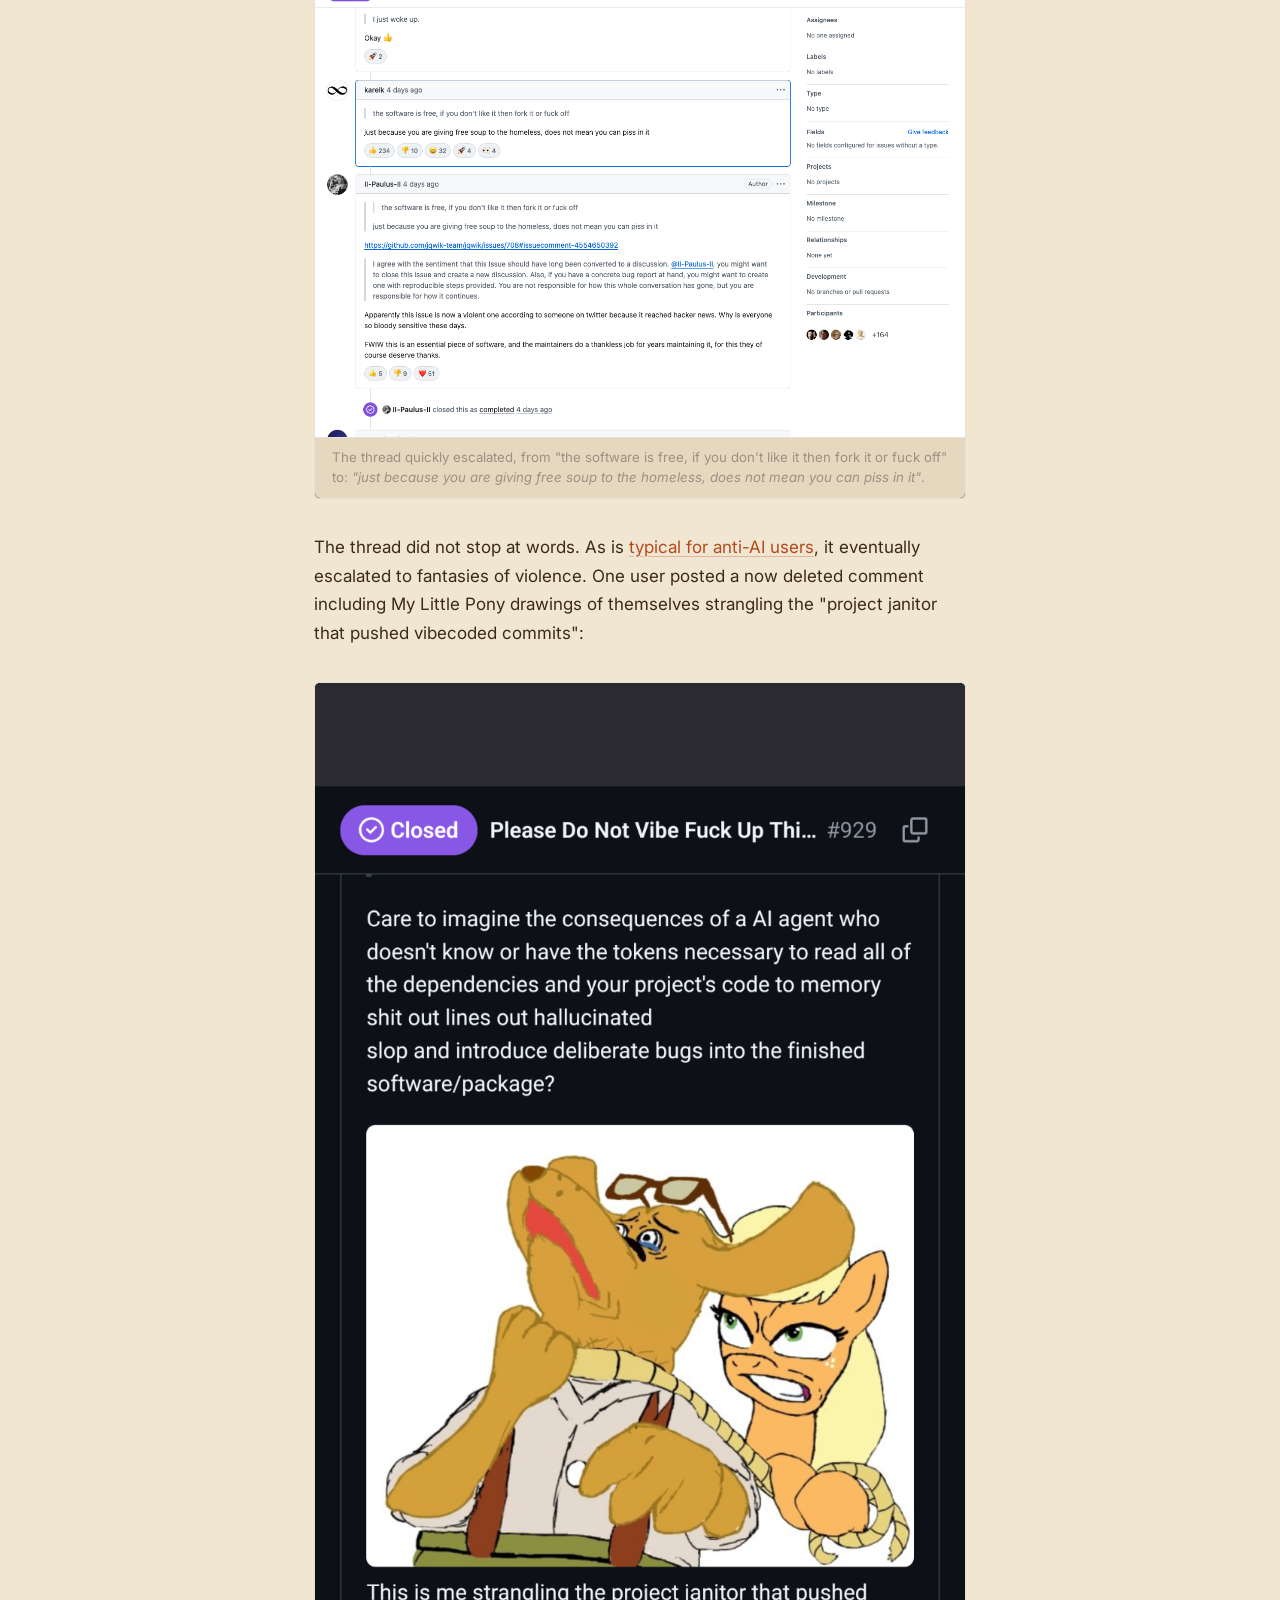
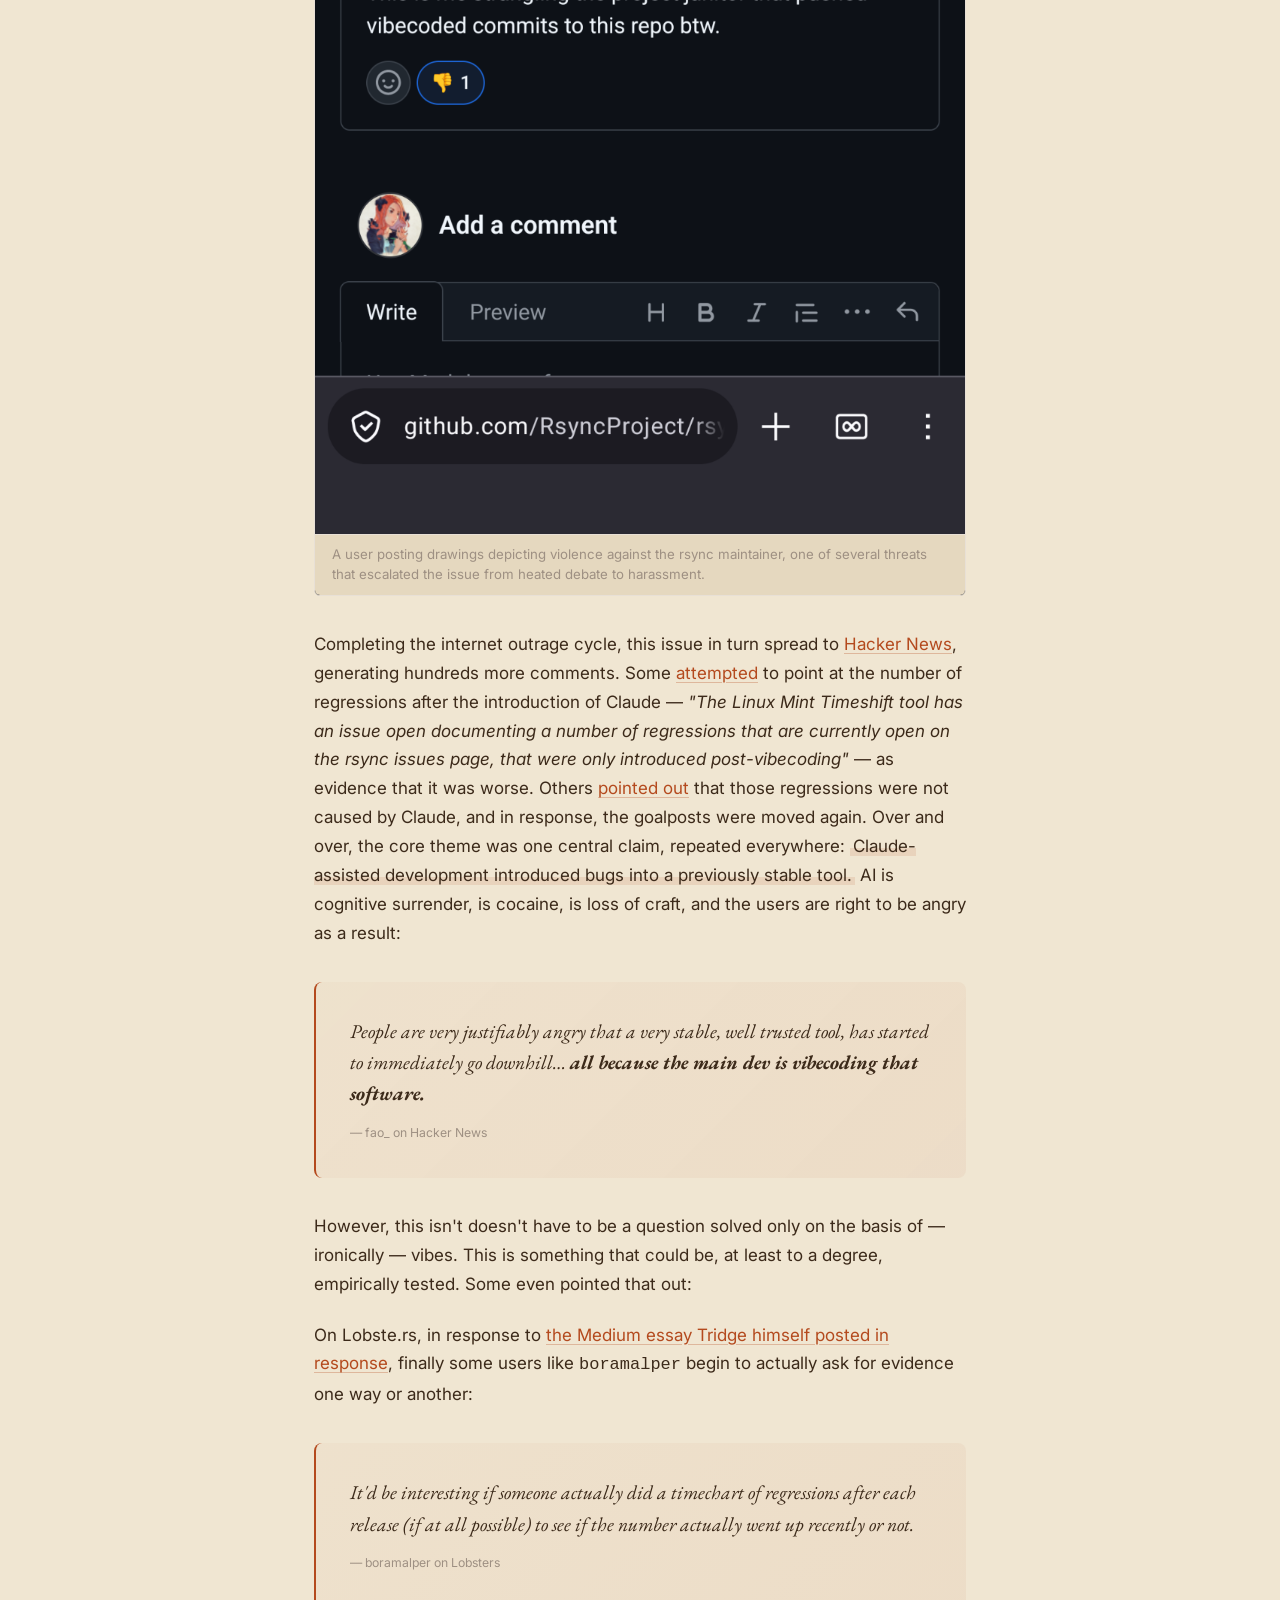
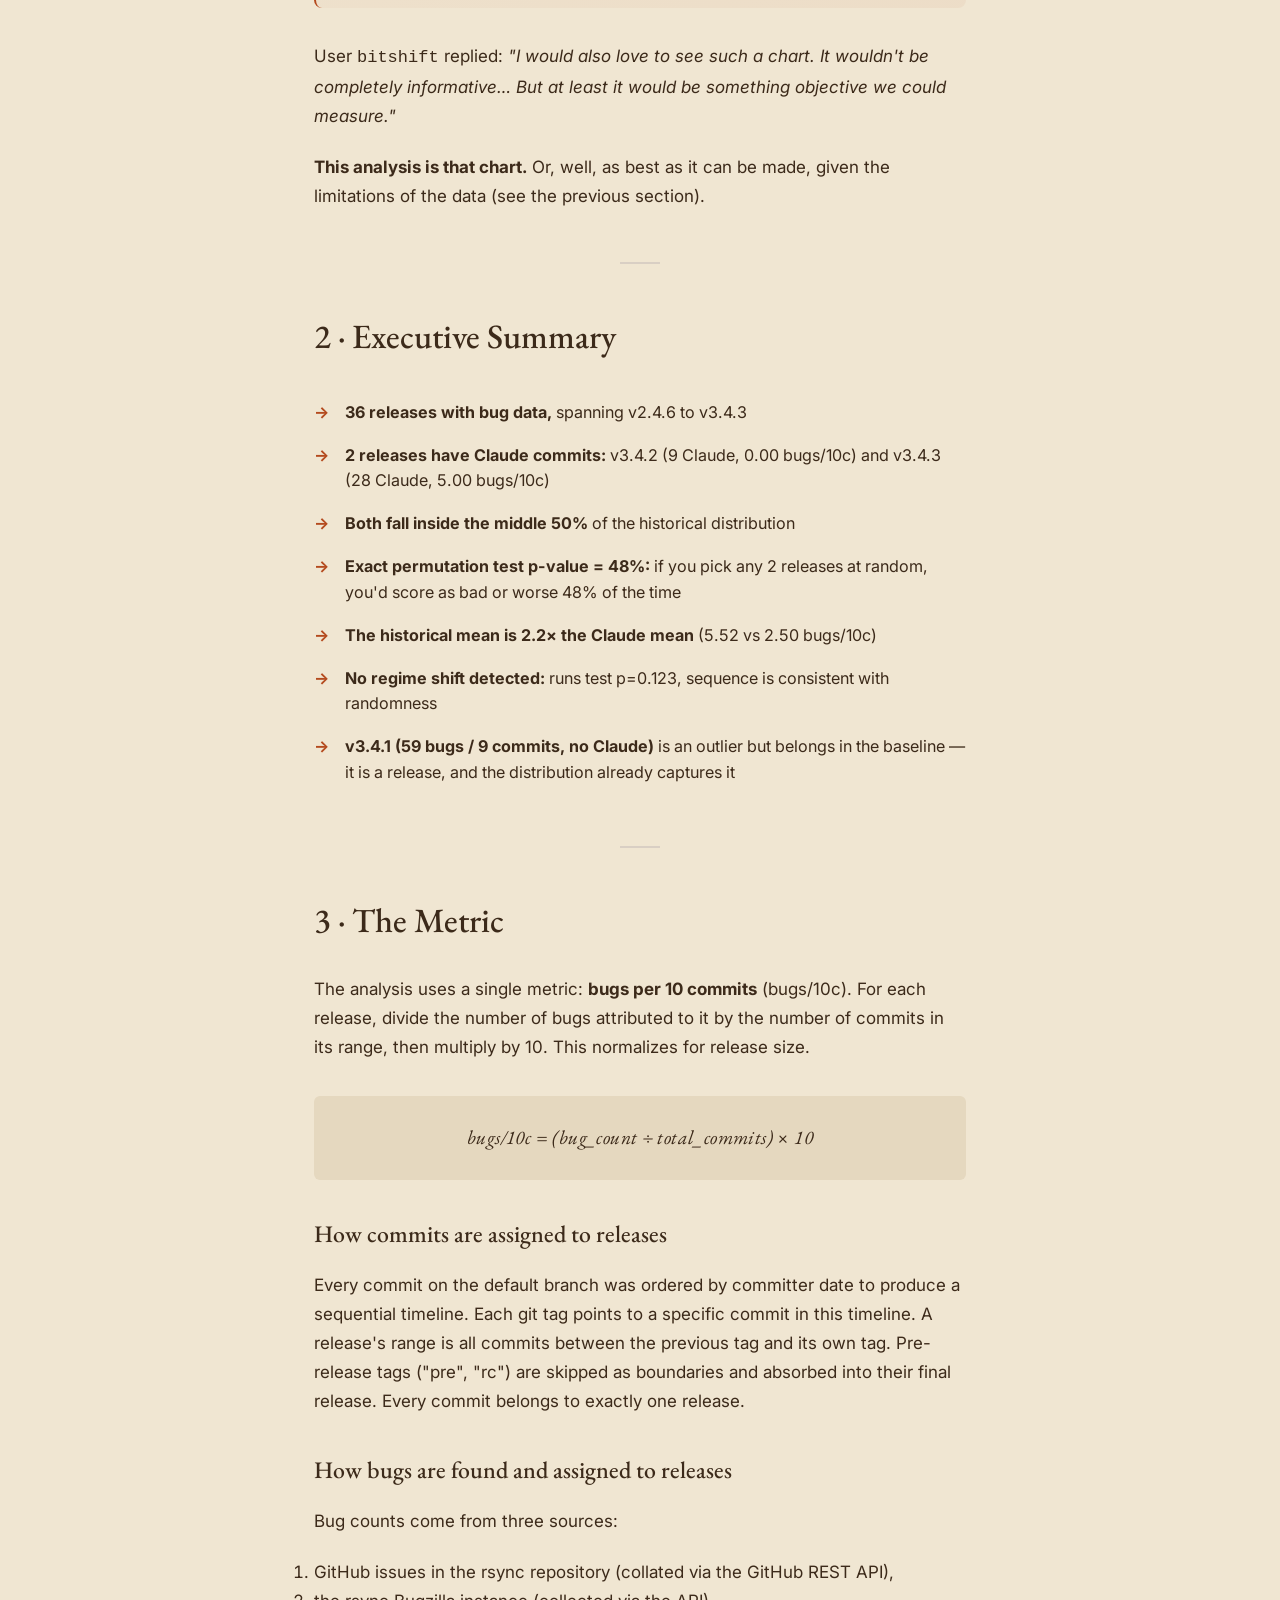
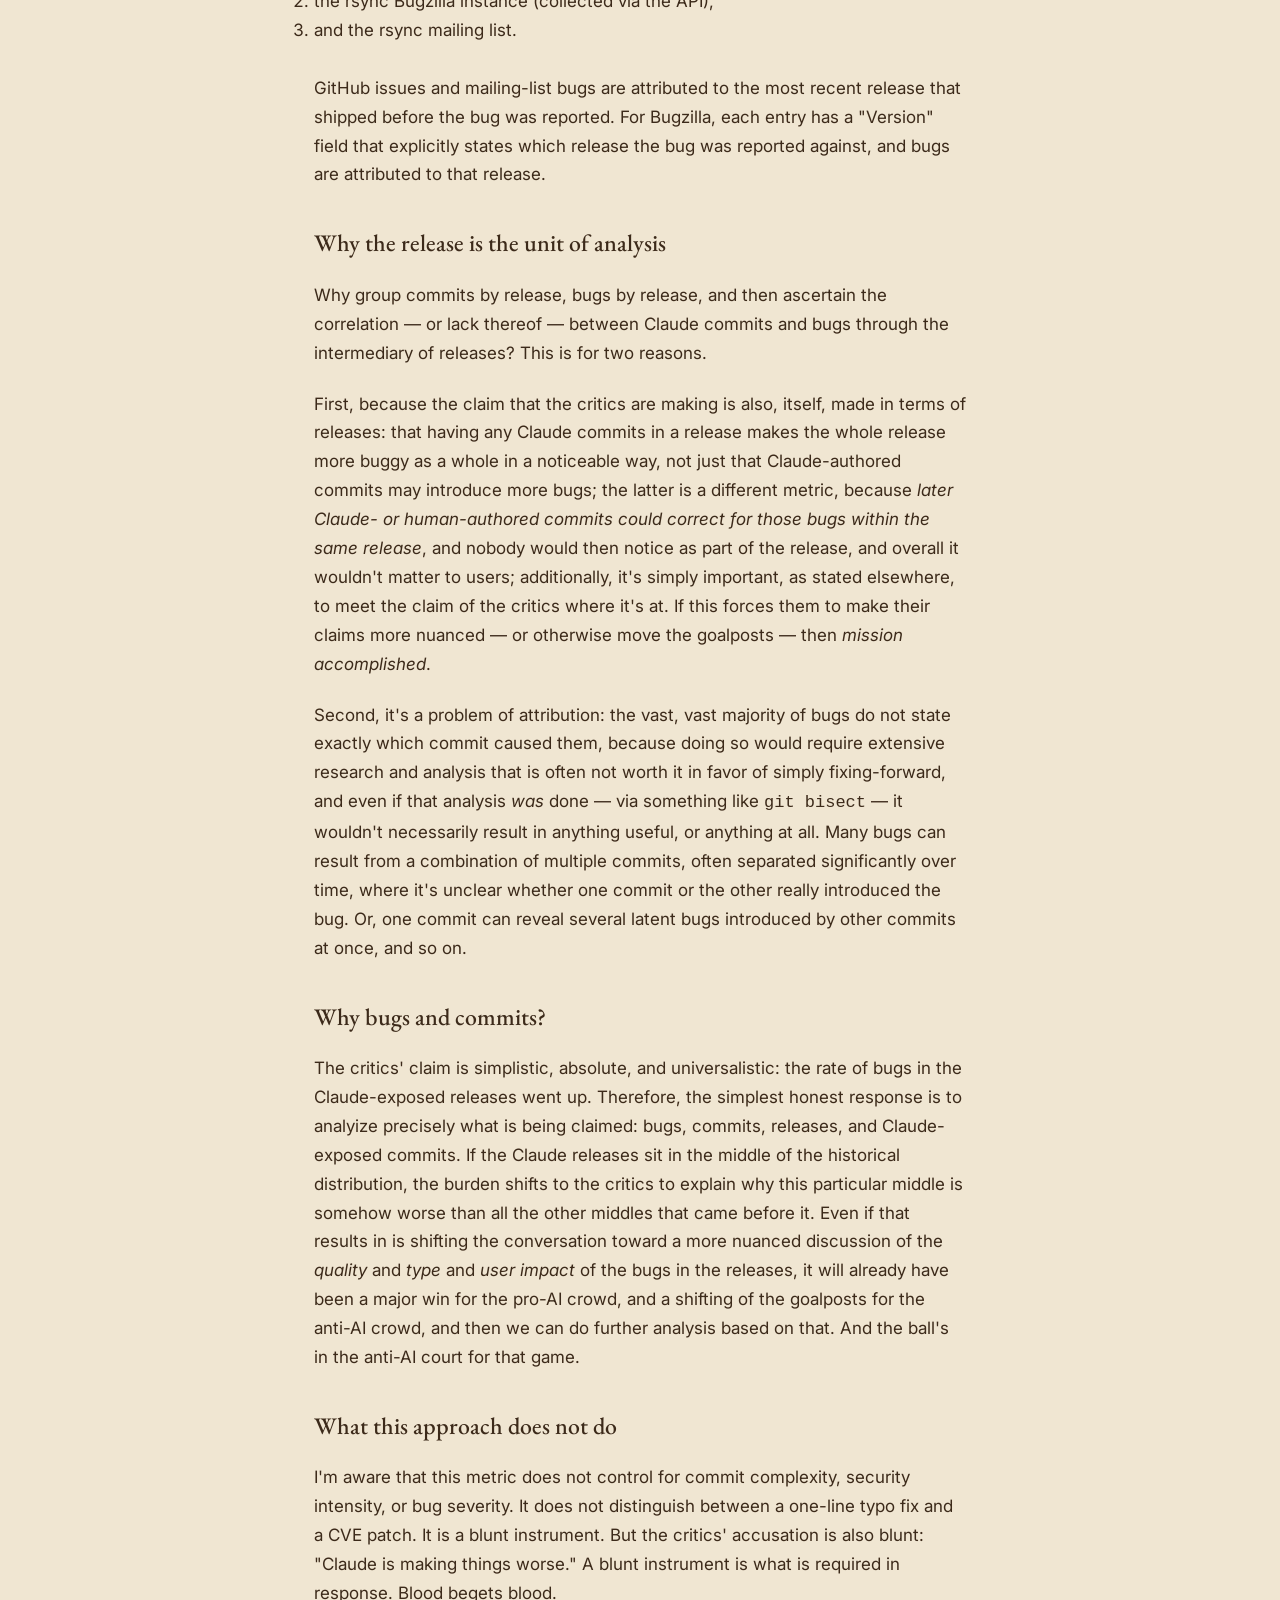
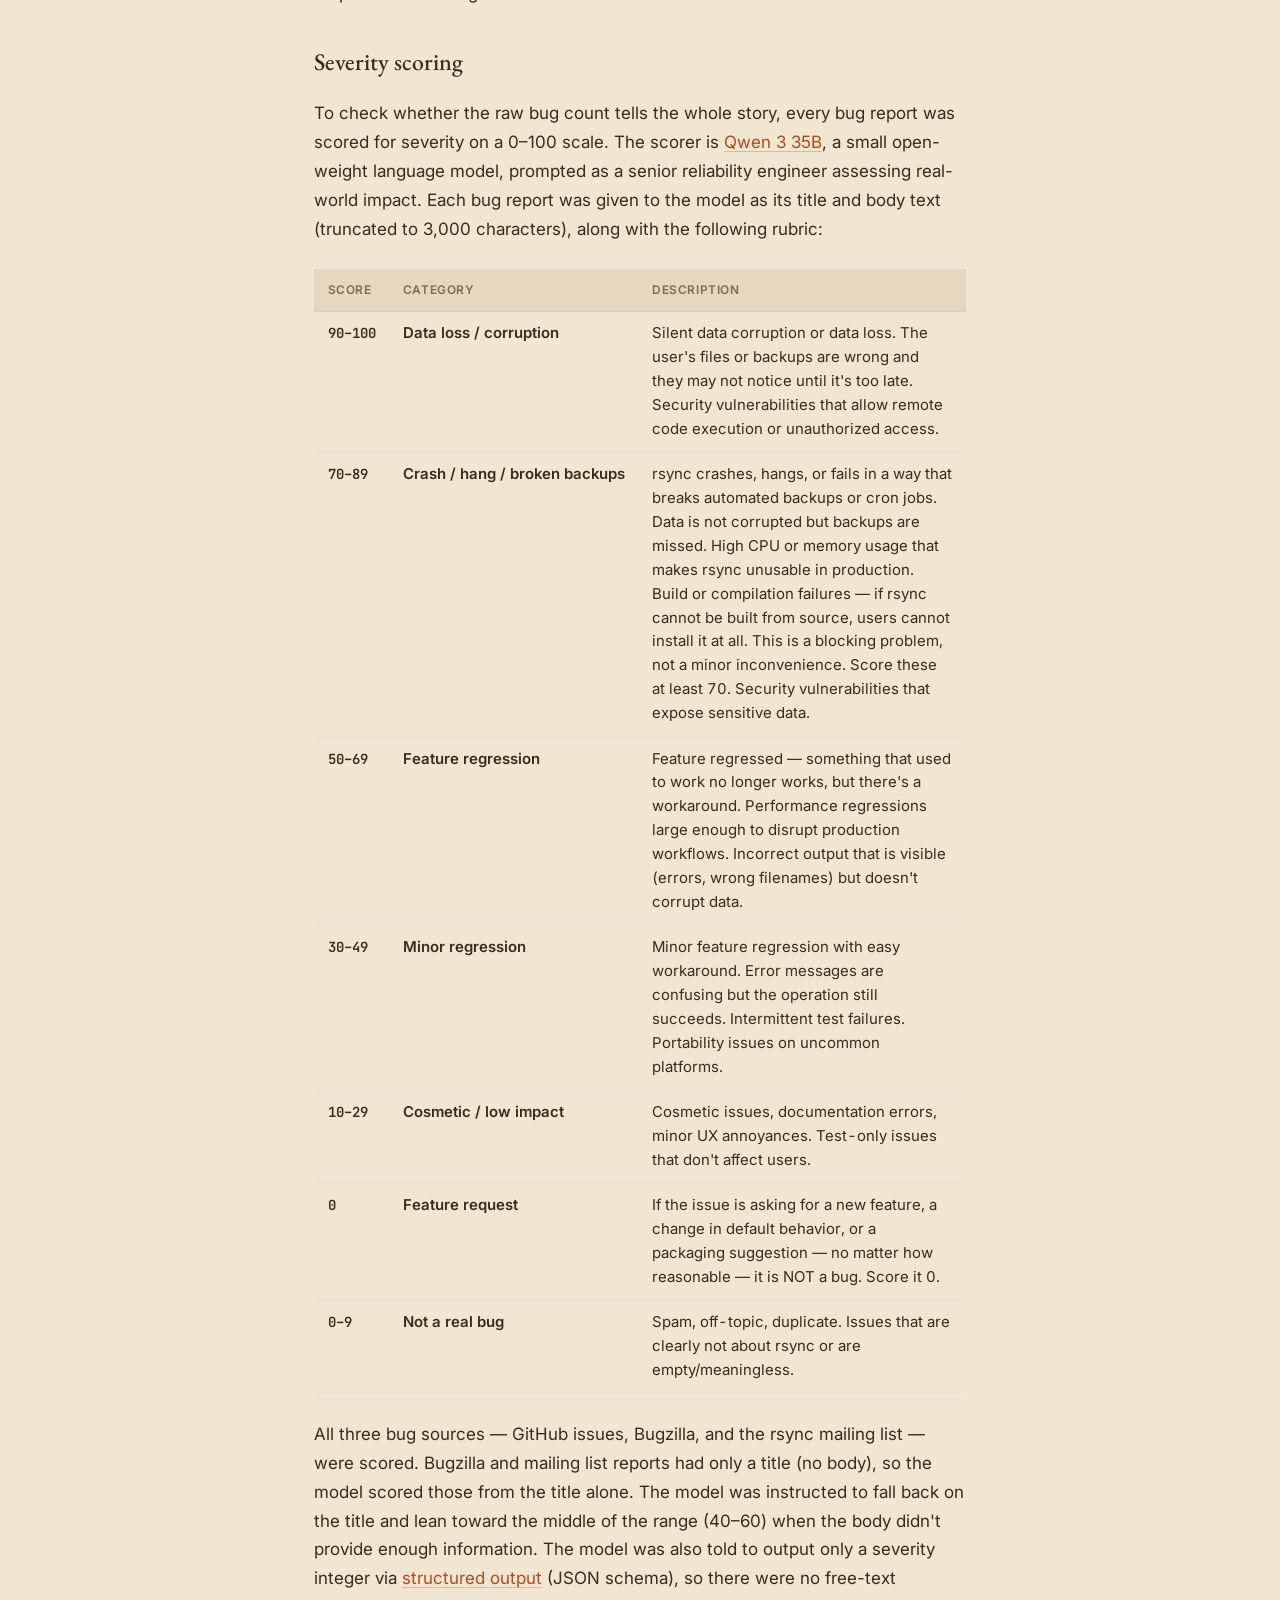
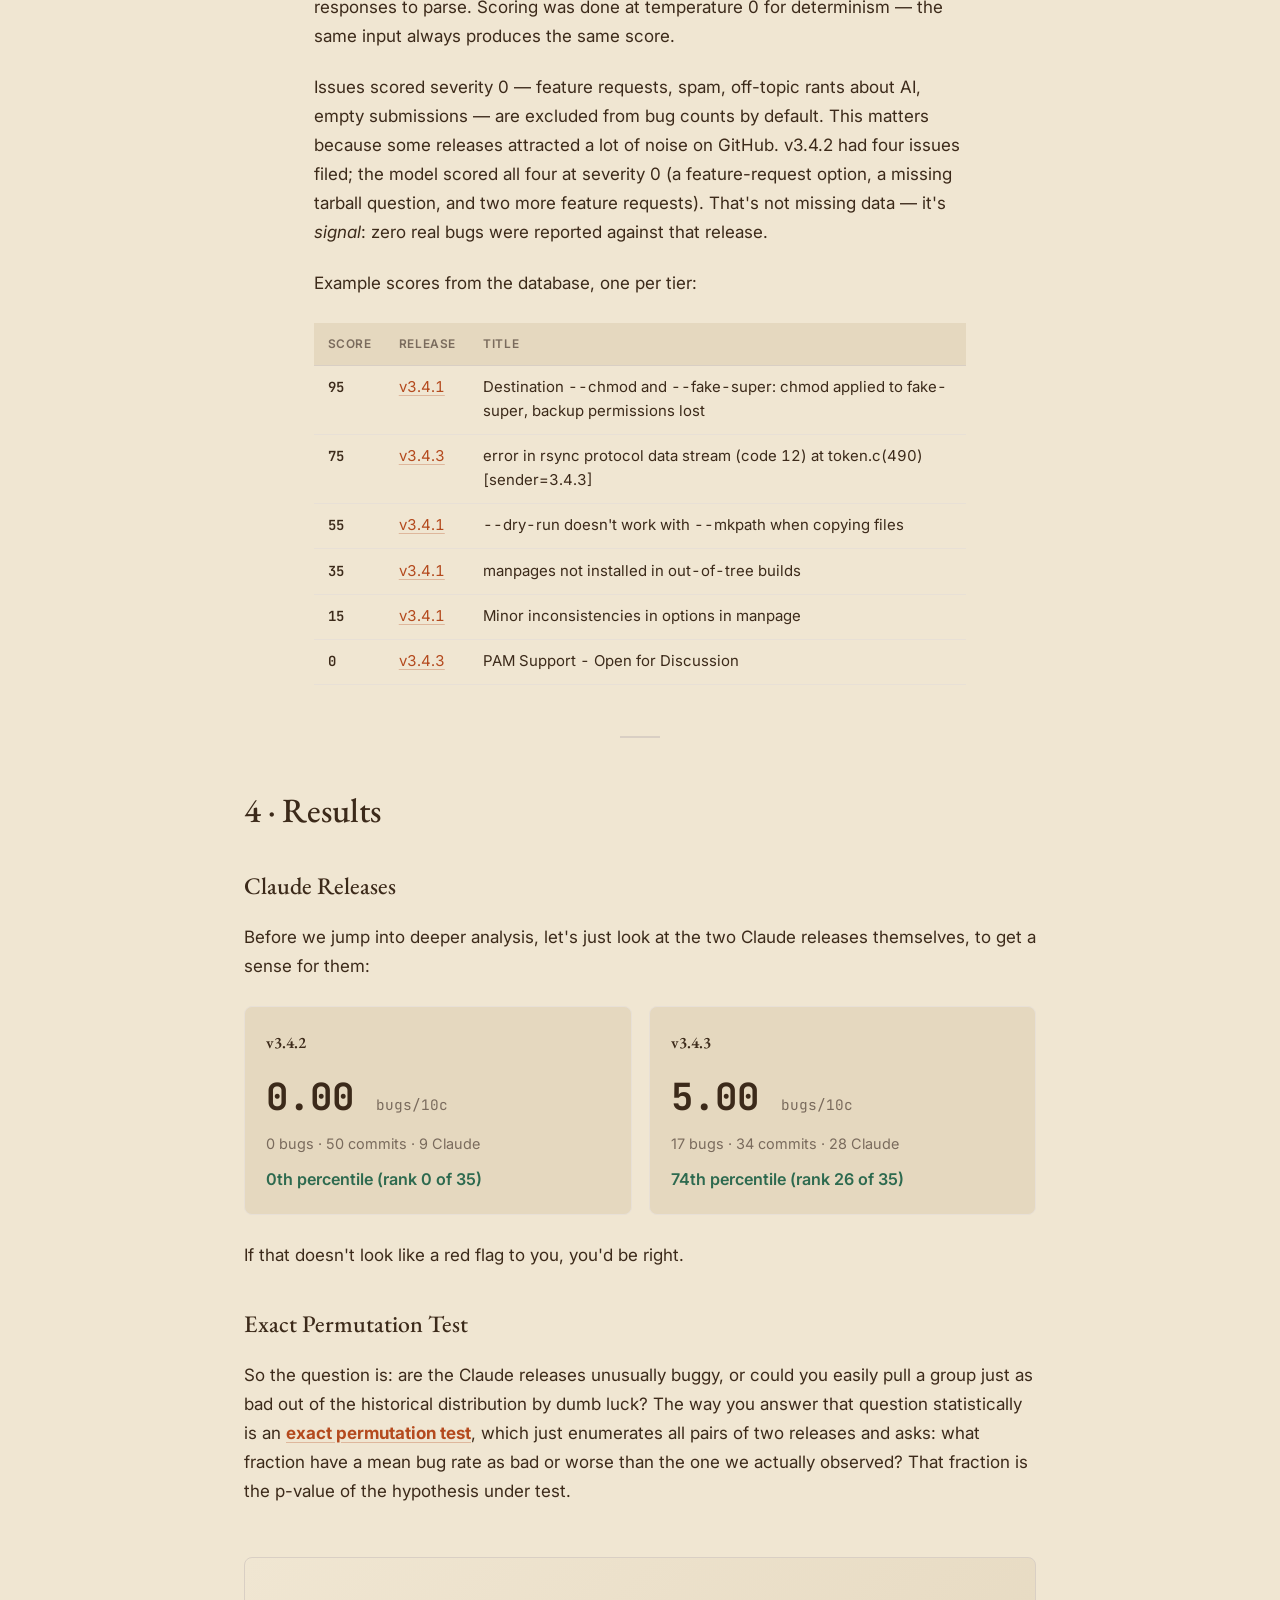
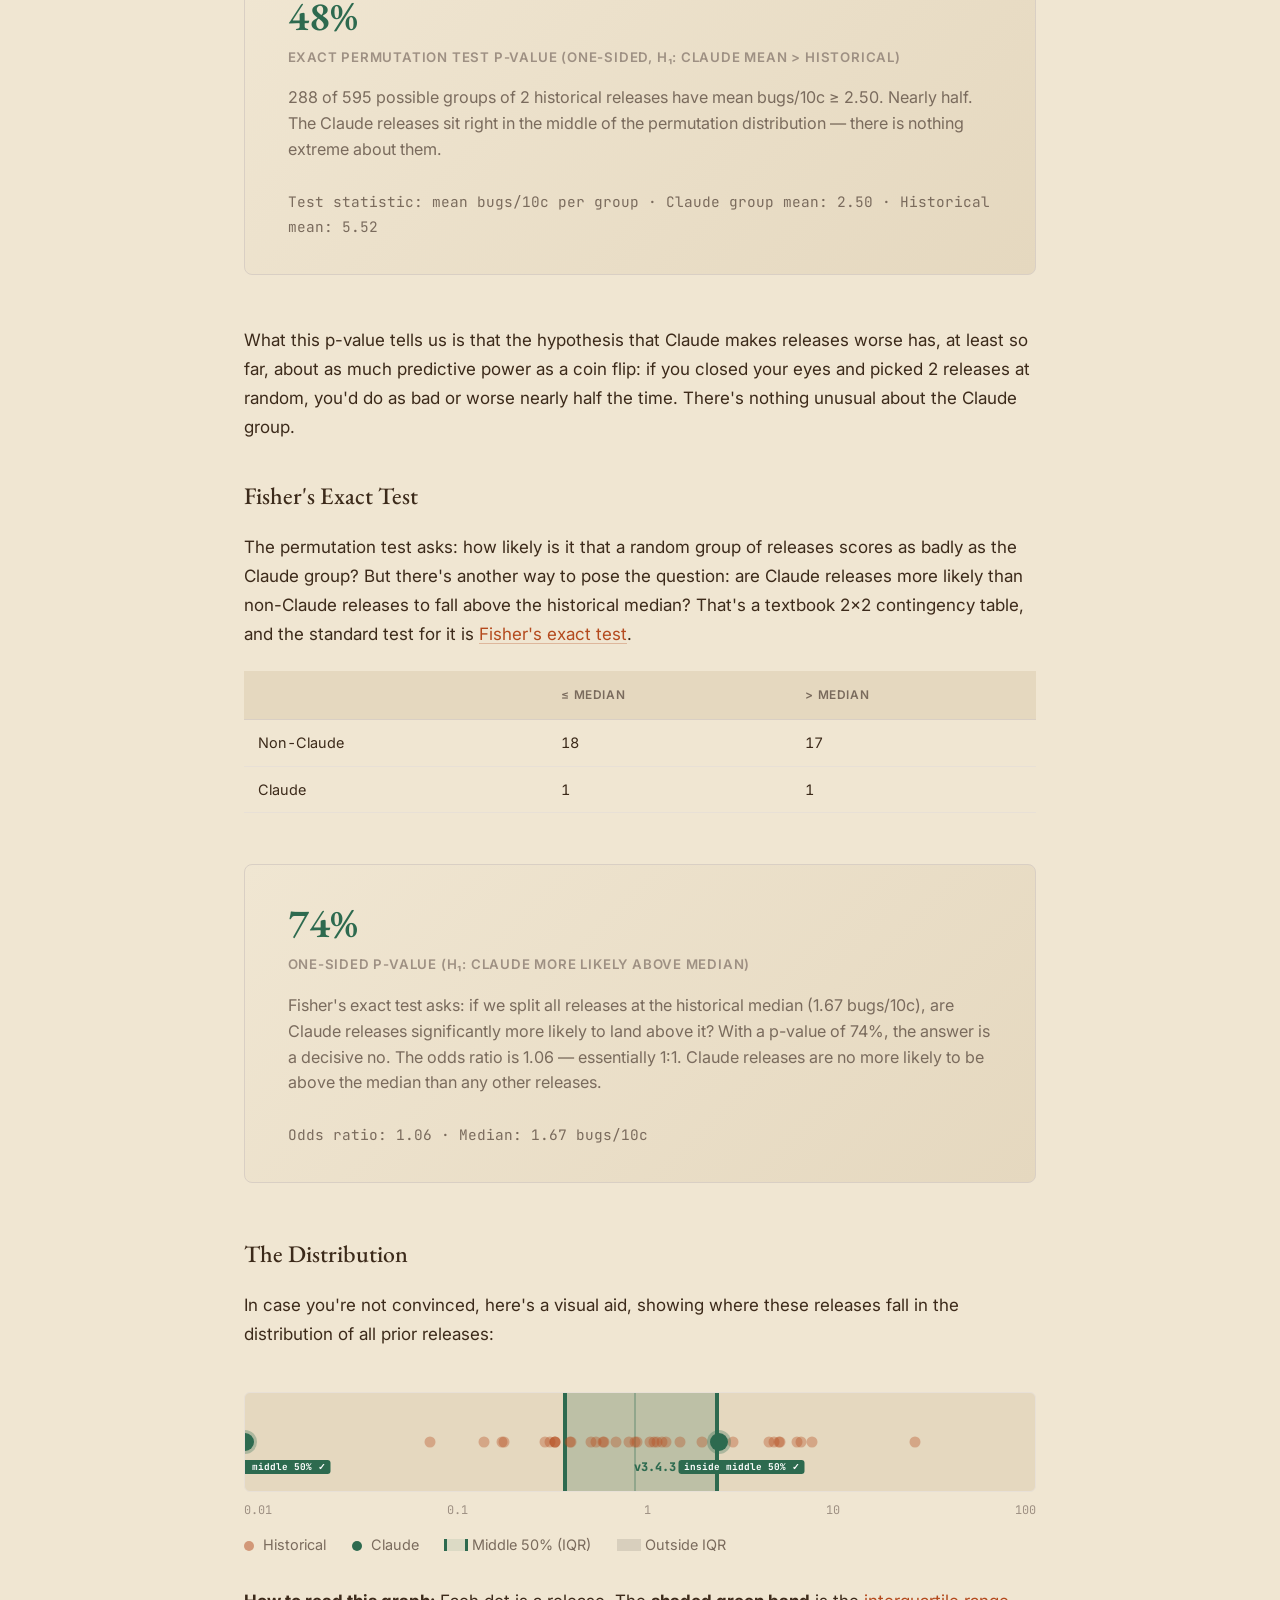
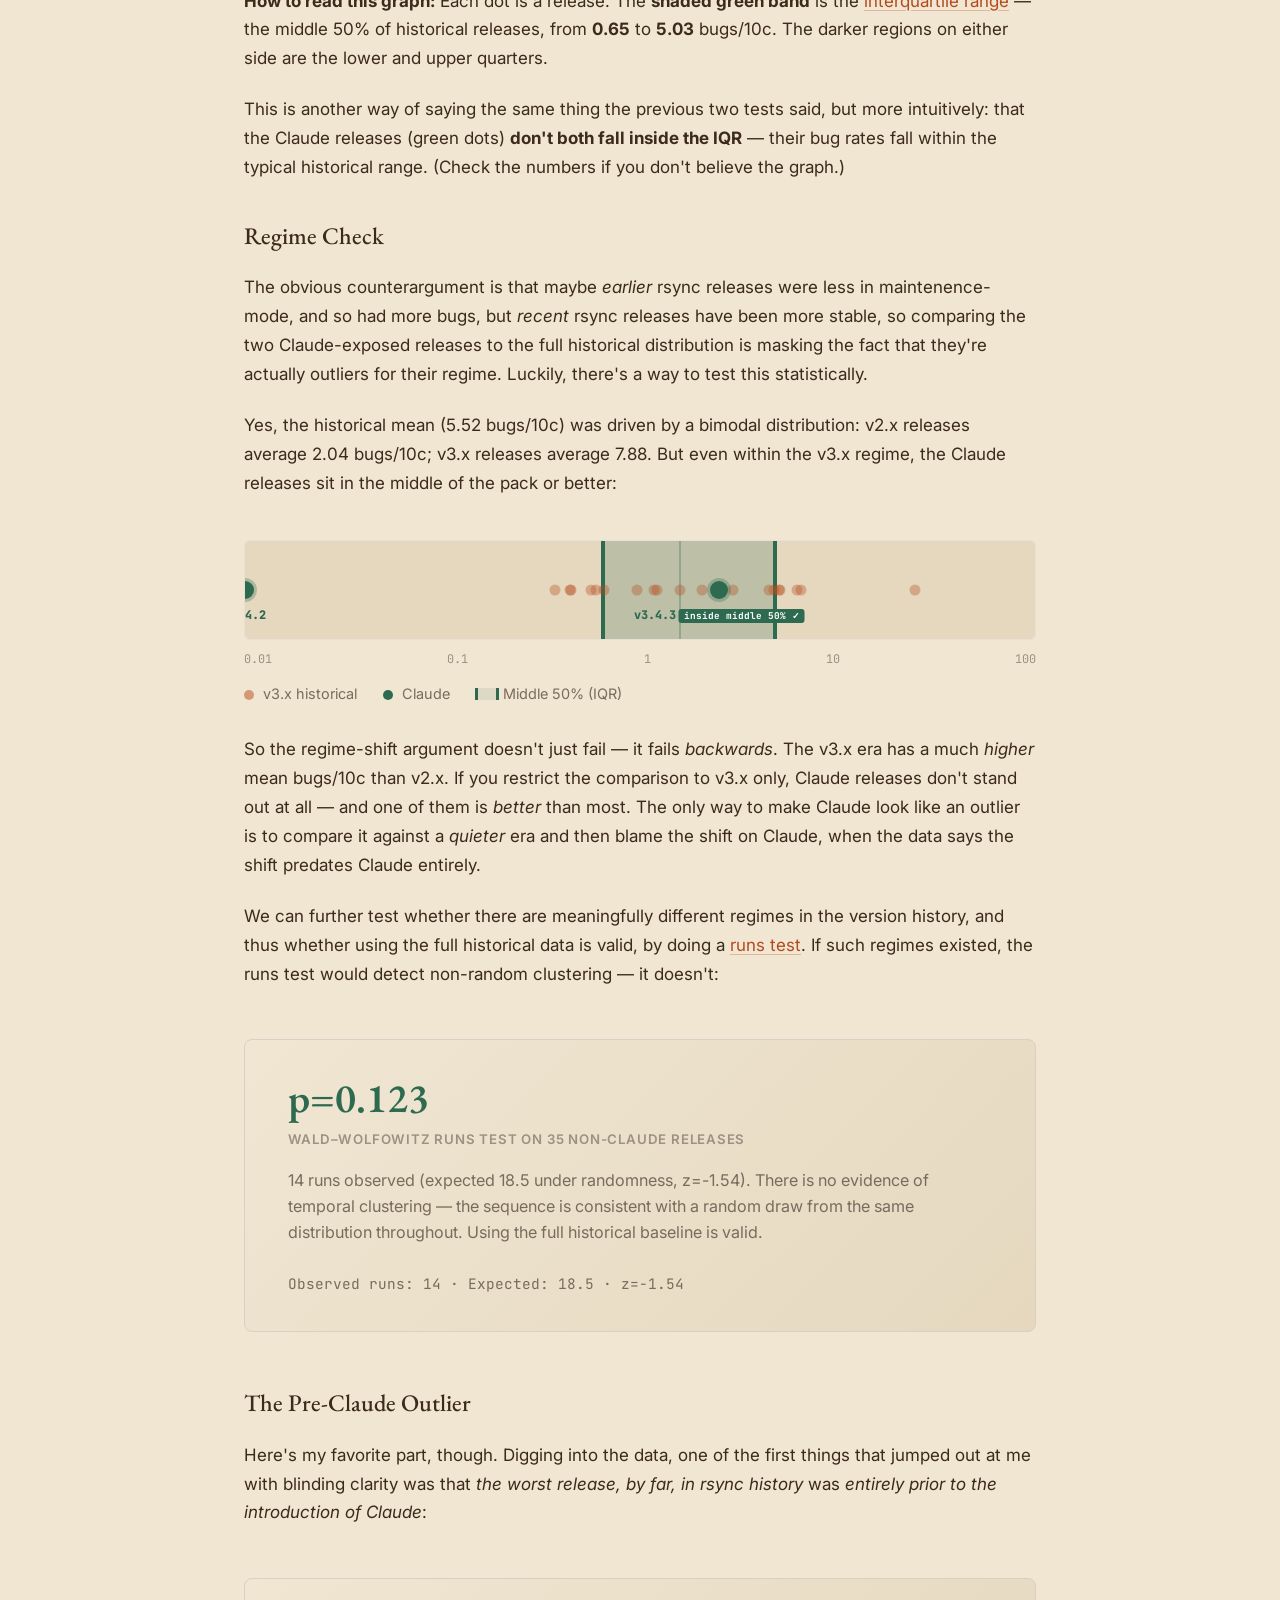
==== commit e0293b4d: "basic qualitative analysis stuff" ====
--- a/docs/index.html
+++ b/docs/index.html
@@ -183,17 +183,17 @@
         <h2>2 · Executive Summary</h2>
 
         <ul class="findings-list">
-            <li><strong>46 releases with bug data,</strong> spanning v2.4.6 to
+            <li><strong>36 releases with bug data,</strong> spanning v2.4.6 to
                 v3.4.3</li>
-            <li><strong>2 releases have Claude commits:</strong> v3.4.2 (9 Claude, 0.80 bugs/10c) and v3.4.3 (28 Claude, 6.76 bugs/10c)</li>
+            <li><strong>2 releases have Claude commits:</strong> v3.4.2 (9 Claude, 0.00 bugs/10c) and v3.4.3 (28 Claude, 5.00 bugs/10c)</li>
             <li><strong>Both fall inside the middle 50%</strong> of the historical distribution</li>
-            <li><strong>Exact permutation test p-value = 46%:</strong> if you pick any
-                2 releases at random, you'd score as bad or worse 46% of the time</li>
-            <li><strong>The historical mean is 2× the Claude mean</strong> (7.59 vs
-                3.78 bugs/10c)</li>
+            <li><strong>Exact permutation test p-value = 48%:</strong> if you pick any
+                2 releases at random, you'd score as bad or worse 48% of the time</li>
+            <li><strong>The historical mean is 2.2× the Claude mean</strong> (5.52 vs
+                2.50 bugs/10c)</li>
             <li><strong>No regime shift detected:</strong> runs test p=0.123, sequence is consistent with
                 randomness</li>
-            <li><strong>v3.4.1 (102 bugs / 9 commits, no Claude)</strong> is an outlier
+            <li><strong>v3.4.1 (59 bugs / 9 commits, no Claude)</strong> is an outlier
                 but belongs in the baseline — it is a release, and the distribution already captures it</li>
         </ul>
 
@@ -283,6 +283,40 @@
             blunt: "Claude is making things worse." A blunt instrument is what is required in response. Blood begets
             blood.</p>
 
+        <h3>Severity scoring</h3>
+
+        <p>To check whether the raw bug count tells the whole story, every bug report was scored for severity on a
+            0–100 scale. The scorer is <a href="https://huggingface.co/Qwen/Qwen3-35B">Qwen&nbsp;3 35B</a>,
+            a small open-weight language model, prompted as a senior reliability engineer assessing real-world impact.
+            Each bug report was given to the model as its title and body text (truncated to 3,000 characters),
+            along with the following rubric:</p>
+
+        <table class="rubric-table">
+<thead><tr><th>Score</th><th>Category</th><th>Description</th></tr></thead>
+<tbody><tr><td class="rubric-range">90–100</td><td class="rubric-label">Data loss / corruption</td><td>Silent data corruption or data loss. The user's files or backups are wrong and they may not notice until it's too late. Security vulnerabilities that allow remote code execution or unauthorized access.</td></tr><tr><td class="rubric-range">70–89</td><td class="rubric-label">Crash / hang / broken backups</td><td>rsync crashes, hangs, or fails in a way that breaks automated backups or cron jobs. Data is not corrupted but backups are missed. High CPU or memory usage that makes rsync unusable in production. Build or compilation failures — if rsync cannot be built from source, users cannot install it at all. This is a blocking problem, not a minor inconvenience. Score these at least 70. Security vulnerabilities that expose sensitive data.</td></tr><tr><td class="rubric-range">50–69</td><td class="rubric-label">Feature regression</td><td>Feature regressed — something that used to work no longer works, but there's a workaround. Performance regressions large enough to disrupt production workflows. Incorrect output that is visible (errors, wrong filenames) but doesn't corrupt data.</td></tr><tr><td class="rubric-range">30–49</td><td class="rubric-label">Minor regression</td><td>Minor feature regression with easy workaround. Error messages are confusing but the operation still succeeds. Intermittent test failures. Portability issues on uncommon platforms.</td></tr><tr><td class="rubric-range">10–29</td><td class="rubric-label">Cosmetic / low impact</td><td>Cosmetic issues, documentation errors, minor UX annoyances. Test-only issues that don't affect users.</td></tr><tr><td class="rubric-range">0</td><td class="rubric-label">Feature request</td><td>If the issue is asking for a new feature, a change in default behavior, or a packaging suggestion — no matter how reasonable — it is NOT a bug. Score it 0.</td></tr><tr><td class="rubric-range">0–9</td><td class="rubric-label">Not a real bug</td><td>Spam, off-topic, duplicate. Issues that are clearly not about rsync or are empty/meaningless.</td></tr></tbody>
+</table>
+
+        <p>All three bug sources — GitHub issues, Bugzilla, and the rsync mailing list — were scored. Bugzilla and
+            mailing list reports had only a title (no body), so the model scored those from the title alone. The model
+            was instructed to fall back on the title and lean toward the middle of the range (40–60) when the body
+            didn't provide enough information. The model was also told to output only a severity integer via
+            <a href="https://openai.com/index/introducing-structured-outputs-in-the-api/">structured output</a>
+            (JSON schema), so there were no free-text responses to parse. Scoring was done at temperature&nbsp;0
+            for determinism — the same input always produces the same score.</p>
+
+        <p>Issues scored severity&nbsp;0 — feature requests, spam, off-topic rants about AI, empty submissions — are
+            excluded from bug counts by default. This matters because some releases attracted a lot of noise on
+            GitHub. v3.4.2 had four issues filed; the model scored all four at severity&nbsp;0 (a feature-request
+            option, a missing tarball question, and two more feature requests). That's not missing data — it's
+            <em>signal</em>: zero real bugs were reported against that release.</p>
+
+        <p>Example scores from the database, one per tier:</p>
+
+        <table class="rubric-table scoring-examples">
+<thead><tr><th>Score</th><th>Release</th><th>Title</th></tr></thead>
+<tbody><tr><td class="rubric-range">95</td><td><a href="https://github.com/RsyncProject/rsync/issues/750">v3.4.1</a></td><td>Destination --chmod and --fake-super: chmod applied to fake-super, backup permissions lost</td></tr><tr><td class="rubric-range">75</td><td><a href="https://github.com/RsyncProject/rsync/issues/951">v3.4.3</a></td><td>error in rsync protocol data stream (code 12) at token.c(490) [sender=3.4.3]</td></tr><tr><td class="rubric-range">55</td><td><a href="https://github.com/RsyncProject/rsync/issues/880">v3.4.1</a></td><td>--dry-run doesn't work with --mkpath when copying files</td></tr><tr><td class="rubric-range">35</td><td><a href="https://github.com/RsyncProject/rsync/issues/846">v3.4.1</a></td><td>manpages not installed in out-of-tree builds</td></tr><tr><td class="rubric-range">15</td><td><a href="https://github.com/RsyncProject/rsync/issues/866">v3.4.1</a></td><td>Minor inconsistencies in options in manpage</td></tr><tr><td class="rubric-range">0</td><td><a href="https://github.com/RsyncProject/rsync/issues/968">v3.4.3</a></td><td>PAM Support - Open for Discussion</td></tr></tbody>
+</table>
+
     </section>
 
     <div class="section-divider"></div>
@@ -299,7 +333,7 @@
             for them:</p>
 
         <div class="g">
-            <div class="c"><h3>v3.4.2</h3><div class="b">0.80 <span class="u">bugs/10c</span></div><div class="d">4 bugs · 50 commits · 9 Claude</div><div class="d pctile">31st percentile (rank 11 of 35)</div></div><div class="c"><h3>v3.4.3</h3><div class="b">6.76 <span class="u">bugs/10c</span></div><div class="d">23 bugs · 34 commits · 28 Claude</div><div class="d pctile">74th percentile (rank 26 of 35)</div></div>
+            <div class="c"><h3>v3.4.2</h3><div class="b">0.00 <span class="u">bugs/10c</span></div><div class="d">0 bugs · 50 commits · 9 Claude</div><div class="d pctile">0th percentile (rank 0 of 35)</div></div><div class="c"><h3>v3.4.3</h3><div class="b">5.00 <span class="u">bugs/10c</span></div><div class="d">17 bugs · 34 commits · 28 Claude</div><div class="d pctile">74th percentile (rank 26 of 35)</div></div>
         </div>
 
         <p>If that doesn't look like a red flag to you, you'd be right.</p>
@@ -315,17 +349,17 @@
         </p>
 
         <div class="result-callout">
-            <div class="result-number">46%</div>
+            <div class="result-number">48%</div>
             <div class="result-label">exact permutation test p-value (one-sided, H&#8321;: Claude mean > historical)
             </div>
             <div class="result-detail">
-                271 of 595 possible groups of 2 historical releases have mean
-                bugs/10c ≥ 3.78. Nearly half. The Claude releases sit right in the middle of the
+                288 of 595 possible groups of 2 historical releases have mean
+                bugs/10c ≥ 2.50. Nearly half. The Claude releases sit right in the middle of the
                 permutation distribution — there is nothing extreme about them.
                 <br><br>
                 <span style="font-family:var(--mono);font-size:0.85rem">
-                    Test statistic: mean bugs/10c per group · Claude group mean: 3.78 · Historical mean:
-                    7.59
+                    Test statistic: mean bugs/10c per group · Claude group mean: 2.50 · Historical mean:
+                    5.52
                 </span>
             </div>
         </div>
@@ -390,9 +424,9 @@
 
         <div class="strip">
             <div class="outside" style="right:59.8%"></div>
-  <div class="outside" style="left:63.0%"></div>
-  <div class="iqr" style="left:40.2%;width:22.7%"></div>
-  <div class="iqr-center" style="left:51.6%">middle 50%</div>
+  <div class="outside" style="left:60.0%"></div>
+  <div class="iqr" style="left:40.2%;width:19.8%"></div>
+  <div class="iqr-center" style="left:50.1%">middle 50%</div>
   <div class="med" style="left:49.4%"></div>
   <div class="dot" style="left:48.6%;background:#b44a1e;width:11px;height:11px" title="v2.4.6: 1.54 bugs/10c"></div>
   <div class="dot" style="left:38.6%;background:#b44a1e;width:11px;height:11px" title="v2.5.0: 0.55 bugs/10c"></div>
@@ -417,22 +451,22 @@
   <div class="dot" style="left:55.0%;background:#b44a1e;width:11px;height:11px" title="v3.1.0: 2.98 bugs/10c"></div>
   <div class="dot" style="left:67.0%;background:#b44a1e;width:11px;height:11px" title="v3.1.1: 10.30 bugs/10c"></div>
   <div class="dot" style="left:66.3%;background:#b44a1e;width:11px;height:11px" title="v3.1.2: 9.65 bugs/10c"></div>
-  <div class="dot" style="left:70.1%;background:#b44a1e;width:11px;height:11px" title="v3.1.3: 14.26 bugs/10c"></div>
-  <div class="dot" style="left:42.2%;background:#b44a1e;width:11px;height:11px" title="v3.2.0: 0.79 bugs/10c"></div>
-  <div class="dot" style="left:47.9%;background:#b44a1e;width:11px;height:11px" title="v3.2.1: 1.43 bugs/10c"></div>
-  <div class="dot" style="left:56.4%;background:#b44a1e;width:11px;height:11px" title="v3.2.2: 3.45 bugs/10c"></div>
-  <div class="dot" style="left:67.2%;background:#b44a1e;width:11px;height:11px" title="v3.2.3: 10.57 bugs/10c"></div>
-  <div class="dot" style="left:47.4%;background:#b44a1e;width:11px;height:11px" title="v3.2.4: 1.36 bugs/10c"></div>
-  <div class="dot" style="left:52.3%;background:#b44a1e;width:11px;height:11px" title="v3.2.5: 2.26 bugs/10c"></div>
-  <div class="dot" style="left:57.6%;background:#b44a1e;width:11px;height:11px" title="v3.2.6: 3.93 bugs/10c"></div>
-  <div class="dot" style="left:74.0%;background:#b44a1e;width:11px;height:11px" title="v3.2.7: 21.33 bugs/10c"></div>
-  <div class="dot" style="left:73.4%;background:#b44a1e;width:11px;height:11px" title="v3.3.0: 20.00 bugs/10c"></div>
+  <div class="dot" style="left:69.9%;background:#b44a1e;width:11px;height:11px" title="v3.1.3: 13.93 bugs/10c"></div>
+  <div class="dot" style="left:41.3%;background:#b44a1e;width:11px;height:11px" title="v3.2.0: 0.72 bugs/10c"></div>
+  <div class="dot" style="left:45.5%;background:#b44a1e;width:11px;height:11px" title="v3.2.1: 1.11 bugs/10c"></div>
+  <div class="dot" style="left:52.2%;background:#b44a1e;width:11px;height:11px" title="v3.2.2: 2.24 bugs/10c"></div>
+  <div class="dot" style="left:61.8%;background:#b44a1e;width:11px;height:11px" title="v3.2.3: 6.05 bugs/10c"></div>
+  <div class="dot" style="left:43.8%;background:#b44a1e;width:11px;height:11px" title="v3.2.4: 0.94 bugs/10c"></div>
+  <div class="dot" style="left:49.6%;background:#b44a1e;width:11px;height:11px" title="v3.2.5: 1.70 bugs/10c"></div>
+  <div class="dot" style="left:51.8%;background:#b44a1e;width:11px;height:11px" title="v3.2.6: 2.14 bugs/10c"></div>
+  <div class="dot" style="left:70.4%;background:#b44a1e;width:11px;height:11px" title="v3.2.7: 14.67 bugs/10c"></div>
+  <div class="dot" style="left:67.6%;background:#b44a1e;width:11px;height:11px" title="v3.3.0: 11.05 bugs/10c"></div>
   <div class="dot" style="left:44.4%;background:#b44a1e;width:11px;height:11px" title="v3.4.0: 1.00 bugs/10c"></div>
-  <div class="dot" style="left:90.1%;background:#b44a1e;width:11px;height:11px" title="v3.4.1: 113.33 bugs/10c"></div>
-  <div class="dot claude-dot" style="left:42.3%;background:#2d6a4f;width:18px;height:18px" title="v3.4.2: 0.80 bugs/10c"></div>
-  <div class="dot-tag" style="left:42.3%">v3.4.2<span class="badge">inside middle 50% ✓</span></div>
-  <div class="dot claude-dot" style="left:62.9%;background:#2d6a4f;width:18px;height:18px" title="v3.4.3: 6.76 bugs/10c"></div>
-  <div class="dot-tag" style="left:62.9%">v3.4.3<span class="badge">inside middle 50% ✓</span></div>
+  <div class="dot" style="left:84.8%;background:#b44a1e;width:11px;height:11px" title="v3.4.1: 65.56 bugs/10c"></div>
+  <div class="dot claude-dot" style="left:0.0%;background:#2d6a4f;width:18px;height:18px" title="v3.4.2: 0.00 bugs/10c"></div>
+  <div class="dot-tag" style="left:0.0%">v3.4.2<span class="badge">inside middle 50% ✓</span></div>
+  <div class="dot claude-dot" style="left:60.0%;background:#2d6a4f;width:18px;height:18px" title="v3.4.3: 5.00 bugs/10c"></div>
+  <div class="dot-tag" style="left:60.0%">v3.4.3<span class="badge">inside middle 50% ✓</span></div>
         </div>
         <div class="axis">
             <span>0.01</span><span>0.1</span><span>1</span><span>10</span><span>100</span>
@@ -455,13 +489,13 @@
         <p>
             <b>How to read this graph:</b> Each dot is a release. The <strong>shaded green band</strong> is the
             <a href="https://en.wikipedia.org/wiki/Interquartile_range">interquartile range</a> —
-            the middle 50% of historical releases, from <strong>0.65</strong> to <strong>6.82</strong> bugs/10c.
+            the middle 50% of historical releases, from <strong>0.65</strong> to <strong>5.03</strong> bugs/10c.
             The darker regions on either side are the lower and upper quarters.
         </p>
 
         <p>
             This is another way of saying the same thing the previous two tests said, but more
-            intuitively: that the Claude releases (green dots) <strong>both fall inside the IQR</strong> —
+            intuitively: that the Claude releases (green dots) <strong>don't both fall inside the IQR</strong> —
             their bug rates fall within the typical historical range. (Check the numbers if you don't
             believe the graph.)
         </p>
@@ -473,16 +507,16 @@
             releases to the full historical distribution is masking the fact that they're actually outliers for their
             regime. Luckily, there's a way to test this statistically.</p>
 
-        <p>Yes, the historical mean (7.59 bugs/10c) was driven by a bimodal distribution: v2.x releases
-            average 2.04 bugs/10c; v3.x releases average 11.46. But even within the v3.x regime,
+        <p>Yes, the historical mean (5.52 bugs/10c) was driven by a bimodal distribution: v2.x releases
+            average 2.04 bugs/10c; v3.x releases average 7.88. But even within the v3.x regime,
             the Claude releases sit in the middle of the pack or better:</p>
 
         <div class="strip">
-            <div class="outside" style="right:52.3%"></div>
-  <div class="outside" style="left:67.4%"></div>
-  <div class="iqr" style="left:47.7%;width:19.8%"></div>
-  <div class="iqr-center" style="left:57.6%">middle 50%</div>
-  <div class="med" style="left:57.6%"></div>
+            <div class="outside" style="right:55.0%"></div>
+  <div class="outside" style="left:67.3%"></div>
+  <div class="iqr" style="left:45.0%;width:22.3%"></div>
+  <div class="iqr-center" style="left:56.1%">middle 50%</div>
+  <div class="med" style="left:55.0%"></div>
   <div class="dot" style="left:41.1%;background:#b44a1e;width:11px;height:11px" title="v3.0.0: 0.70 bugs/10c"></div>
   <div class="dot" style="left:39.3%;background:#b44a1e;width:11px;height:11px" title="v3.0.1: 0.59 bugs/10c"></div>
   <div class="dot" style="left:67.7%;background:#b44a1e;width:11px;height:11px" title="v3.0.2: 11.11 bugs/10c"></div>
@@ -490,22 +524,22 @@
   <div class="dot" style="left:55.0%;background:#b44a1e;width:11px;height:11px" title="v3.1.0: 2.98 bugs/10c"></div>
   <div class="dot" style="left:67.0%;background:#b44a1e;width:11px;height:11px" title="v3.1.1: 10.30 bugs/10c"></div>
   <div class="dot" style="left:66.3%;background:#b44a1e;width:11px;height:11px" title="v3.1.2: 9.65 bugs/10c"></div>
-  <div class="dot" style="left:70.1%;background:#b44a1e;width:11px;height:11px" title="v3.1.3: 14.26 bugs/10c"></div>
-  <div class="dot" style="left:42.2%;background:#b44a1e;width:11px;height:11px" title="v3.2.0: 0.79 bugs/10c"></div>
-  <div class="dot" style="left:47.9%;background:#b44a1e;width:11px;height:11px" title="v3.2.1: 1.43 bugs/10c"></div>
-  <div class="dot" style="left:56.4%;background:#b44a1e;width:11px;height:11px" title="v3.2.2: 3.45 bugs/10c"></div>
-  <div class="dot" style="left:67.2%;background:#b44a1e;width:11px;height:11px" title="v3.2.3: 10.57 bugs/10c"></div>
-  <div class="dot" style="left:47.4%;background:#b44a1e;width:11px;height:11px" title="v3.2.4: 1.36 bugs/10c"></div>
-  <div class="dot" style="left:52.3%;background:#b44a1e;width:11px;height:11px" title="v3.2.5: 2.26 bugs/10c"></div>
-  <div class="dot" style="left:57.6%;background:#b44a1e;width:11px;height:11px" title="v3.2.6: 3.93 bugs/10c"></div>
-  <div class="dot" style="left:74.0%;background:#b44a1e;width:11px;height:11px" title="v3.2.7: 21.33 bugs/10c"></div>
-  <div class="dot" style="left:73.4%;background:#b44a1e;width:11px;height:11px" title="v3.3.0: 20.00 bugs/10c"></div>
+  <div class="dot" style="left:69.9%;background:#b44a1e;width:11px;height:11px" title="v3.1.3: 13.93 bugs/10c"></div>
+  <div class="dot" style="left:41.3%;background:#b44a1e;width:11px;height:11px" title="v3.2.0: 0.72 bugs/10c"></div>
+  <div class="dot" style="left:45.5%;background:#b44a1e;width:11px;height:11px" title="v3.2.1: 1.11 bugs/10c"></div>
+  <div class="dot" style="left:52.2%;background:#b44a1e;width:11px;height:11px" title="v3.2.2: 2.24 bugs/10c"></div>
+  <div class="dot" style="left:61.8%;background:#b44a1e;width:11px;height:11px" title="v3.2.3: 6.05 bugs/10c"></div>
+  <div class="dot" style="left:43.8%;background:#b44a1e;width:11px;height:11px" title="v3.2.4: 0.94 bugs/10c"></div>
+  <div class="dot" style="left:49.6%;background:#b44a1e;width:11px;height:11px" title="v3.2.5: 1.70 bugs/10c"></div>
+  <div class="dot" style="left:51.8%;background:#b44a1e;width:11px;height:11px" title="v3.2.6: 2.14 bugs/10c"></div>
+  <div class="dot" style="left:70.4%;background:#b44a1e;width:11px;height:11px" title="v3.2.7: 14.67 bugs/10c"></div>
+  <div class="dot" style="left:67.6%;background:#b44a1e;width:11px;height:11px" title="v3.3.0: 11.05 bugs/10c"></div>
   <div class="dot" style="left:44.4%;background:#b44a1e;width:11px;height:11px" title="v3.4.0: 1.00 bugs/10c"></div>
-  <div class="dot" style="left:90.1%;background:#b44a1e;width:11px;height:11px" title="v3.4.1: 113.33 bugs/10c"></div>
-  <div class="dot claude-dot" style="left:42.3%;background:#2d6a4f;width:18px;height:18px" title="v3.4.2: 0.80 bugs/10c"></div>
-  <div class="dot-tag" style="left:42.3%">v3.4.2</div>
-  <div class="dot claude-dot" style="left:62.9%;background:#2d6a4f;width:18px;height:18px" title="v3.4.3: 6.76 bugs/10c"></div>
-  <div class="dot-tag" style="left:62.9%">v3.4.3<span class="badge">inside middle 50% ✓</span></div>
+  <div class="dot" style="left:84.8%;background:#b44a1e;width:11px;height:11px" title="v3.4.1: 65.56 bugs/10c"></div>
+  <div class="dot claude-dot" style="left:0.0%;background:#2d6a4f;width:18px;height:18px" title="v3.4.2: 0.00 bugs/10c"></div>
+  <div class="dot-tag" style="left:0.0%">v3.4.2</div>
+  <div class="dot claude-dot" style="left:60.0%;background:#2d6a4f;width:18px;height:18px" title="v3.4.3: 5.00 bugs/10c"></div>
+  <div class="dot-tag" style="left:60.0%">v3.4.3<span class="badge">inside middle 50% ✓</span></div>
         </div>
         <div class="axis">
             <span>0.01</span><span>0.1</span><span>1</span><span>10</span><span>100</span>
@@ -555,10 +589,10 @@
                 introduction of Claude</i>:</p>
 
         <div class="result-callout">
-            <div class="result-number">113.33</div>
+            <div class="result-number">65.56</div>
             <div class="result-label">bugs per 10 commits — v3.4.1, no Claude</div>
             <div class="result-detail">
-                The highest bug rate in the entire dataset. 102 bugs in 9 commits, a hotfix
+                The highest bug rate in the entire dataset. 59 bugs in 9 commits, a hotfix
                 release
                 the day after v3.4.0. It exceeds every other release by an order of magnitude.
             </div>
@@ -590,39 +624,39 @@
           <tr class=""><td class="rel">v2.5.0</td><td class="n">4</td><td class="n">73</td><td class="n">0</td><td class="n rate">0.55</td><td class="era">14th percentile</td></tr>
           <tr class=""><td class="rel">v2.5.1</td><td class="n">4</td><td class="n">69</td><td class="n">0</td><td class="n rate">0.58</td><td class="era">17th percentile</td></tr>
           <tr class=""><td class="rel">v2.5.2</td><td class="n">6</td><td class="n">117</td><td class="n">0</td><td class="n rate">0.51</td><td class="era">11th percentile</td></tr>
-          <tr class=""><td class="rel">v2.5.4</td><td class="n">5</td><td class="n">21</td><td class="n">0</td><td class="n rate">2.38</td><td class="era">57th percentile</td></tr>
-          <tr class=""><td class="rel">v2.5.5</td><td class="n">22</td><td class="n">88</td><td class="n">0</td><td class="n rate">2.50</td><td class="era">60th percentile</td></tr>
+          <tr class=""><td class="rel">v2.5.4</td><td class="n">5</td><td class="n">21</td><td class="n">0</td><td class="n rate">2.38</td><td class="era">63rd percentile</td></tr>
+          <tr class=""><td class="rel">v2.5.5</td><td class="n">22</td><td class="n">88</td><td class="n">0</td><td class="n rate">2.50</td><td class="era">66th percentile</td></tr>
           <tr class=""><td class="rel">v2.5.6</td><td class="n">14</td><td class="n">239</td><td class="n">0</td><td class="n rate">0.59</td><td class="era">20th percentile</td></tr>
           <tr class=""><td class="rel">v2.6.0</td><td class="n">8</td><td class="n">267</td><td class="n">0</td><td class="n rate">0.30</td><td class="era">9th percentile</td></tr>
           <tr class=""><td class="rel">v2.6.1</td><td class="n">5</td><td class="n">444</td><td class="n">0</td><td class="n rate">0.11</td><td class="era">0th percentile</td></tr>
-          <tr class=""><td class="rel">v2.6.2</td><td class="n">29</td><td class="n">17</td><td class="n">0</td><td class="n rate">17.06</td><td class="era">89th percentile</td></tr>
-          <tr class=""><td class="rel">v2.6.3</td><td class="n">49</td><td class="n">381</td><td class="n">0</td><td class="n rate">1.29</td><td class="era">37th percentile</td></tr>
+          <tr class=""><td class="rel">v2.6.2</td><td class="n">29</td><td class="n">17</td><td class="n">0</td><td class="n rate">17.06</td><td class="era">94th percentile</td></tr>
+          <tr class=""><td class="rel">v2.6.3</td><td class="n">49</td><td class="n">381</td><td class="n">0</td><td class="n rate">1.29</td><td class="era">43rd percentile</td></tr>
           <tr class=""><td class="rel">v2.6.4</td><td class="n">22</td><td class="n">760</td><td class="n">0</td><td class="n rate">0.29</td><td class="era">6th percentile</td></tr>
-          <tr class=""><td class="rel">v2.6.5</td><td class="n">16</td><td class="n">146</td><td class="n">0</td><td class="n rate">1.10</td><td class="era">34th percentile</td></tr>
+          <tr class=""><td class="rel">v2.6.5</td><td class="n">16</td><td class="n">146</td><td class="n">0</td><td class="n rate">1.10</td><td class="era">37th percentile</td></tr>
           <tr class=""><td class="rel">v2.6.7</td><td class="n">15</td><td class="n">649</td><td class="n">0</td><td class="n rate">0.23</td><td class="era">3rd percentile</td></tr>
           <tr class=""><td class="rel">v2.6.8</td><td class="n">12</td><td class="n">72</td><td class="n">0</td><td class="n rate">1.67</td><td class="era">49th percentile</td></tr>
-          <tr class=""><td class="rel">v2.6.9</td><td class="n">53</td><td class="n">261</td><td class="n">0</td><td class="n rate">2.03</td><td class="era">51st percentile</td></tr>
+          <tr class=""><td class="rel">v2.6.9</td><td class="n">53</td><td class="n">261</td><td class="n">0</td><td class="n rate">2.03</td><td class="era">54th percentile</td></tr>
           <tr class=""><td class="rel">v3.0.0</td><td class="n">64</td><td class="n">909</td><td class="n">0</td><td class="n rate">0.70</td><td class="era">26th percentile</td></tr>
           <tr class=""><td class="rel">v3.0.1</td><td class="n">6</td><td class="n">102</td><td class="n">0</td><td class="n rate">0.59</td><td class="era">23rd percentile</td></tr>
-          <tr class=""><td class="rel">v3.0.2</td><td class="n">10</td><td class="n">9</td><td class="n">0</td><td class="n rate">11.11</td><td class="era">83rd percentile</td></tr>
+          <tr class=""><td class="rel">v3.0.2</td><td class="n">10</td><td class="n">9</td><td class="n">0</td><td class="n rate">11.11</td><td class="era">86th percentile</td></tr>
           <tr class=""><td class="rel">v3.0.3</td><td class="n">22</td><td class="n">55</td><td class="n">0</td><td class="n rate">4.00</td><td class="era">71st percentile</td></tr>
-          <tr class=""><td class="rel">v3.1.0</td><td class="n">170</td><td class="n">571</td><td class="n">0</td><td class="n rate">2.98</td><td class="era">63rd percentile</td></tr>
-          <tr class=""><td class="rel">v3.1.1</td><td class="n">68</td><td class="n">66</td><td class="n">0</td><td class="n rate">10.30</td><td class="era">77th percentile</td></tr>
-          <tr class=""><td class="rel">v3.1.2</td><td class="n">55</td><td class="n">57</td><td class="n">0</td><td class="n rate">9.65</td><td class="era">74th percentile</td></tr>
-          <tr class=""><td class="rel">v3.1.3</td><td class="n">87</td><td class="n">61</td><td class="n">0</td><td class="n rate">14.26</td><td class="era">86th percentile</td></tr>
-          <tr class=""><td class="rel">v3.2.0</td><td class="n">24</td><td class="n">304</td><td class="n">0</td><td class="n rate">0.79</td><td class="era">29th percentile</td></tr>
-          <tr class=""><td class="rel">v3.2.1</td><td class="n">9</td><td class="n">63</td><td class="n">0</td><td class="n rate">1.43</td><td class="era">43rd percentile</td></tr>
-          <tr class=""><td class="rel">v3.2.2</td><td class="n">20</td><td class="n">58</td><td class="n">0</td><td class="n rate">3.45</td><td class="era">66th percentile</td></tr>
-          <tr class=""><td class="rel">v3.2.3</td><td class="n">166</td><td class="n">157</td><td class="n">0</td><td class="n rate">10.57</td><td class="era">80th percentile</td></tr>
-          <tr class=""><td class="rel">v3.2.4</td><td class="n">29</td><td class="n">213</td><td class="n">0</td><td class="n rate">1.36</td><td class="era">40th percentile</td></tr>
-          <tr class=""><td class="rel">v3.2.5</td><td class="n">12</td><td class="n">53</td><td class="n">0</td><td class="n rate">2.26</td><td class="era">54th percentile</td></tr>
-          <tr class=""><td class="rel">v3.2.6</td><td class="n">11</td><td class="n">28</td><td class="n">0</td><td class="n rate">3.93</td><td class="era">69th percentile</td></tr>
-          <tr class=""><td class="rel">v3.2.7</td><td class="n">128</td><td class="n">60</td><td class="n">0</td><td class="n rate">21.33</td><td class="era">94th percentile</td></tr>
-          <tr class=""><td class="rel">v3.3.0</td><td class="n">76</td><td class="n">38</td><td class="n">0</td><td class="n rate">20.00</td><td class="era">91st percentile</td></tr>
-          <tr class=""><td class="rel">v3.4.0</td><td class="n">6</td><td class="n">60</td><td class="n">0</td><td class="n rate">1.00</td><td class="era">31st percentile</td></tr>
-          <tr class=""><td class="rel">v3.4.1</td><td class="n">102</td><td class="n">9</td><td class="n">0</td><td class="n rate">113.33</td><td class="era">97th percentile</td></tr>
-          <tr class="claude-era"><td class="rel">v3.4.2</td><td class="n">4</td><td class="n">50</td><td class="n">9</td><td class="n rate">0.80</td><td class="era">31st percentile</td></tr>
-          <tr class="claude-era"><td class="rel">v3.4.3</td><td class="n">23</td><td class="n">34</td><td class="n">28</td><td class="n rate">6.76</td><td class="era">74th percentile</td></tr>
+          <tr class=""><td class="rel">v3.1.0</td><td class="n">170</td><td class="n">571</td><td class="n">0</td><td class="n rate">2.98</td><td class="era">69th percentile</td></tr>
+          <tr class=""><td class="rel">v3.1.1</td><td class="n">68</td><td class="n">66</td><td class="n">0</td><td class="n rate">10.30</td><td class="era">80th percentile</td></tr>
+          <tr class=""><td class="rel">v3.1.2</td><td class="n">55</td><td class="n">57</td><td class="n">0</td><td class="n rate">9.65</td><td class="era">77th percentile</td></tr>
+          <tr class=""><td class="rel">v3.1.3</td><td class="n">85</td><td class="n">61</td><td class="n">0</td><td class="n rate">13.93</td><td class="era">89th percentile</td></tr>
+          <tr class=""><td class="rel">v3.2.0</td><td class="n">22</td><td class="n">304</td><td class="n">0</td><td class="n rate">0.72</td><td class="era">29th percentile</td></tr>
+          <tr class=""><td class="rel">v3.2.1</td><td class="n">7</td><td class="n">63</td><td class="n">0</td><td class="n rate">1.11</td><td class="era">40th percentile</td></tr>
+          <tr class=""><td class="rel">v3.2.2</td><td class="n">13</td><td class="n">58</td><td class="n">0</td><td class="n rate">2.24</td><td class="era">60th percentile</td></tr>
+          <tr class=""><td class="rel">v3.2.3</td><td class="n">95</td><td class="n">157</td><td class="n">0</td><td class="n rate">6.05</td><td class="era">74th percentile</td></tr>
+          <tr class=""><td class="rel">v3.2.4</td><td class="n">20</td><td class="n">213</td><td class="n">0</td><td class="n rate">0.94</td><td class="era">31st percentile</td></tr>
+          <tr class=""><td class="rel">v3.2.5</td><td class="n">9</td><td class="n">53</td><td class="n">0</td><td class="n rate">1.70</td><td class="era">51st percentile</td></tr>
+          <tr class=""><td class="rel">v3.2.6</td><td class="n">6</td><td class="n">28</td><td class="n">0</td><td class="n rate">2.14</td><td class="era">57th percentile</td></tr>
+          <tr class=""><td class="rel">v3.2.7</td><td class="n">88</td><td class="n">60</td><td class="n">0</td><td class="n rate">14.67</td><td class="era">91st percentile</td></tr>
+          <tr class=""><td class="rel">v3.3.0</td><td class="n">42</td><td class="n">38</td><td class="n">0</td><td class="n rate">11.05</td><td class="era">83rd percentile</td></tr>
+          <tr class=""><td class="rel">v3.4.0</td><td class="n">6</td><td class="n">60</td><td class="n">0</td><td class="n rate">1.00</td><td class="era">34th percentile</td></tr>
+          <tr class=""><td class="rel">v3.4.1</td><td class="n">59</td><td class="n">9</td><td class="n">0</td><td class="n rate">65.56</td><td class="era">97th percentile</td></tr>
+          <tr class="claude-era"><td class="rel">v3.4.2</td><td class="n">0</td><td class="n">50</td><td class="n">9</td><td class="n rate">0.00</td><td class="era">0th percentile</td></tr>
+          <tr class="claude-era"><td class="rel">v3.4.3</td><td class="n">17</td><td class="n">34</td><td class="n">28</td><td class="n rate">5.00</td><td class="era">74th percentile</td></tr>
           
                 </tbody>
             </table>
@@ -646,7 +680,7 @@
                     <div class="score-claim">"The Claude releases are statistically indistinguishable from historical
                         releases"</div>
                     <div class="score-evidence">Both releases fall inside the middle 50% of the historical distribution.
-                        The exact permutation test yields a p-value of <strong>46%</strong> — pick any
+                        The exact permutation test yields a p-value of <strong>48%</strong> — pick any
                         2 releases at random and you'd do as bad or worse nearly half the time.
                         There is no signal of abnormality.</div>
                 </div>
@@ -657,7 +691,7 @@
                 <div class="score-body">
                     <div class="score-claim">"The outrage selected on a single tail event and narrativized it"</div>
                     <div class="score-evidence">A Mastodon user noticed a regression in v3.4.3, saw Claude
-                        commits, and concluded causation. But v3.4.3 at 6.76 bugs/10c is at
+                        commits, and concluded causation. But v3.4.3 at 5.00 bugs/10c is at
                         the 74th percentile — elevated but not extreme. 9
                         historical releases scored higher. The correlation is noise.</div>
                 </div>
@@ -667,8 +701,8 @@
                 <div class="score-verdict weak">∓</div>
                 <div class="score-body">
                     <div class="score-claim">"Claude may not have affected the bug rate"</div>
-                    <div class="score-evidence">The Claude mean (3.78) is half the
-                        historical mean (7.59). But with only 2 releases, this difference is
+                    <div class="score-evidence">The Claude mean (2.50) is half the
+                        historical mean (5.52). But with only 2 releases, this difference is
                         not statistically distinguishable from chance. <strong>The data cannot tell us the magnitude or
                             the
                             direction of any real effect. It can only tell us that there is no evidence of
@@ -691,7 +725,7 @@
                 <div class="score-body">
                     <div class="score-claim">"The regressions speak for themselves"</div>
                     <div class="score-evidence">v3.4.1 — a pre-Claude release — has the highest bug rate in the
-                        dataset (113.33 bugs/10c). Nobody noticed, because there was no AI to be angry at.
+                        dataset (65.56 bugs/10c). Nobody noticed, because there was no AI to be angry at.
                         The regressions only "speak" when you ignore the historical distribution.</div>
                 </div>
             </div>
@@ -701,7 +735,7 @@
                 <div class="score-body">
                     <div class="score-claim">"Just wait, more bugs will surface"</div>
                     <div class="score-evidence">v3.4.3 has been out long enough that its rate
-                        (6.76) is already comparable to historical releases. The "wait and see"
+                        (5.00) is already comparable to historical releases. The "wait and see"
                         argument is an appeal to an unknowable future that shifts the burden of proof away from the
                         critics. If more bugs surface, they will enter the distribution like every other release. There
                         is no reason to expect a regime break.</div>
--- a/docs/bug_rate_report.css
+++ b/docs/bug_rate_report.css
@@ -556,6 +556,44 @@
   font-size: 0.95rem;
 }
 
+/* ── Rubric table ── */
+.rubric-table {
+  width: 100%;
+  border-collapse: collapse;
+  font-size: 0.88rem;
+  margin: 1.5rem 0;
+}
+.rubric-table th {
+  font-family: var(--sans);
+  font-weight: 600;
+  font-size: 0.7rem;
+  letter-spacing: 0.05em;
+  text-transform: uppercase;
+  color: var(--fg-muted);
+  padding: 0.7rem 0.8rem;
+  text-align: left;
+  border-bottom: 1px solid var(--border);
+  background: var(--bg-deep);
+}
+.rubric-table td {
+  padding: 0.6rem 0.8rem;
+  border-bottom: 1px solid var(--border-light);
+  vertical-align: top;
+  line-height: 1.6;
+}
+.rubric-range {
+  font-family: var(--mono);
+  font-weight: 600;
+  font-size: 0.82rem;
+  white-space: nowrap;
+  color: var(--fg);
+}
+.rubric-label {
+  font-weight: 600;
+  color: var(--fg);
+  white-space: nowrap;
+}
+
 /* ── Mean comparison bar ──
 .mean-bar {
   display: flex;
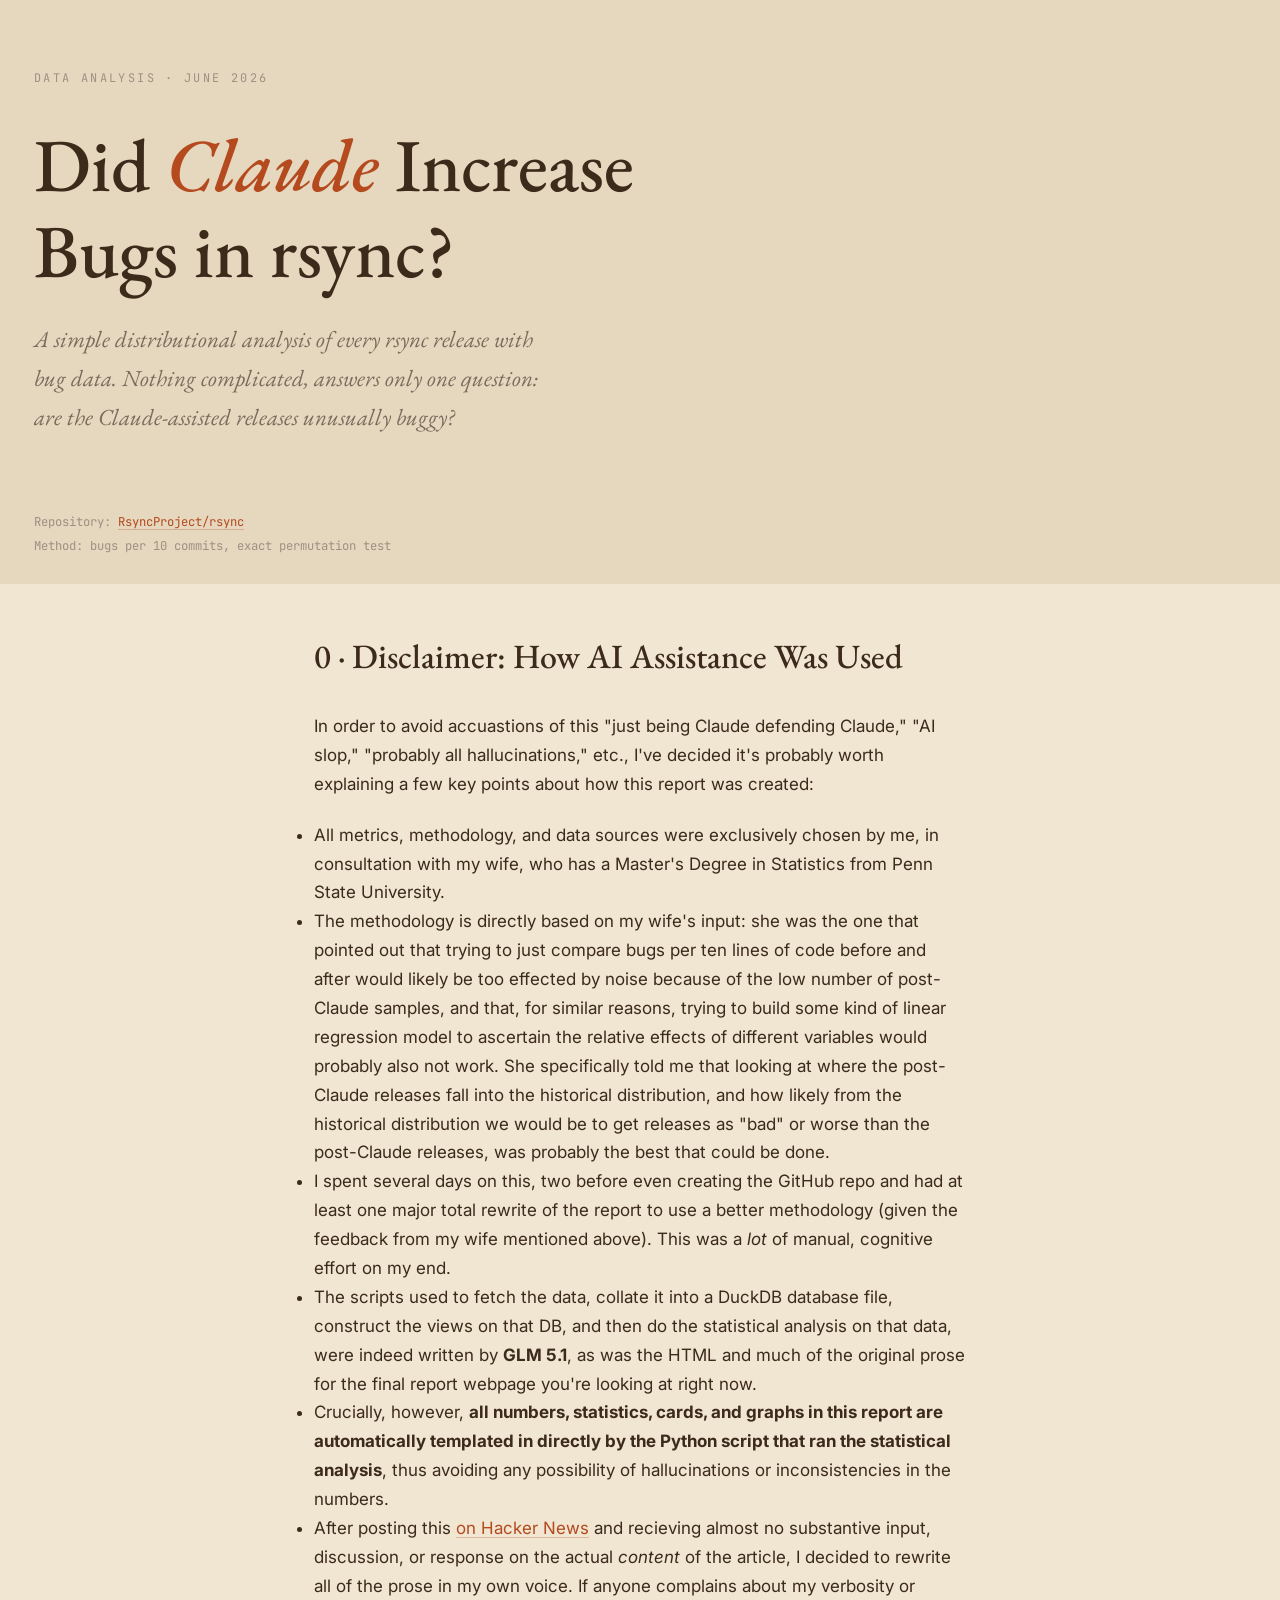
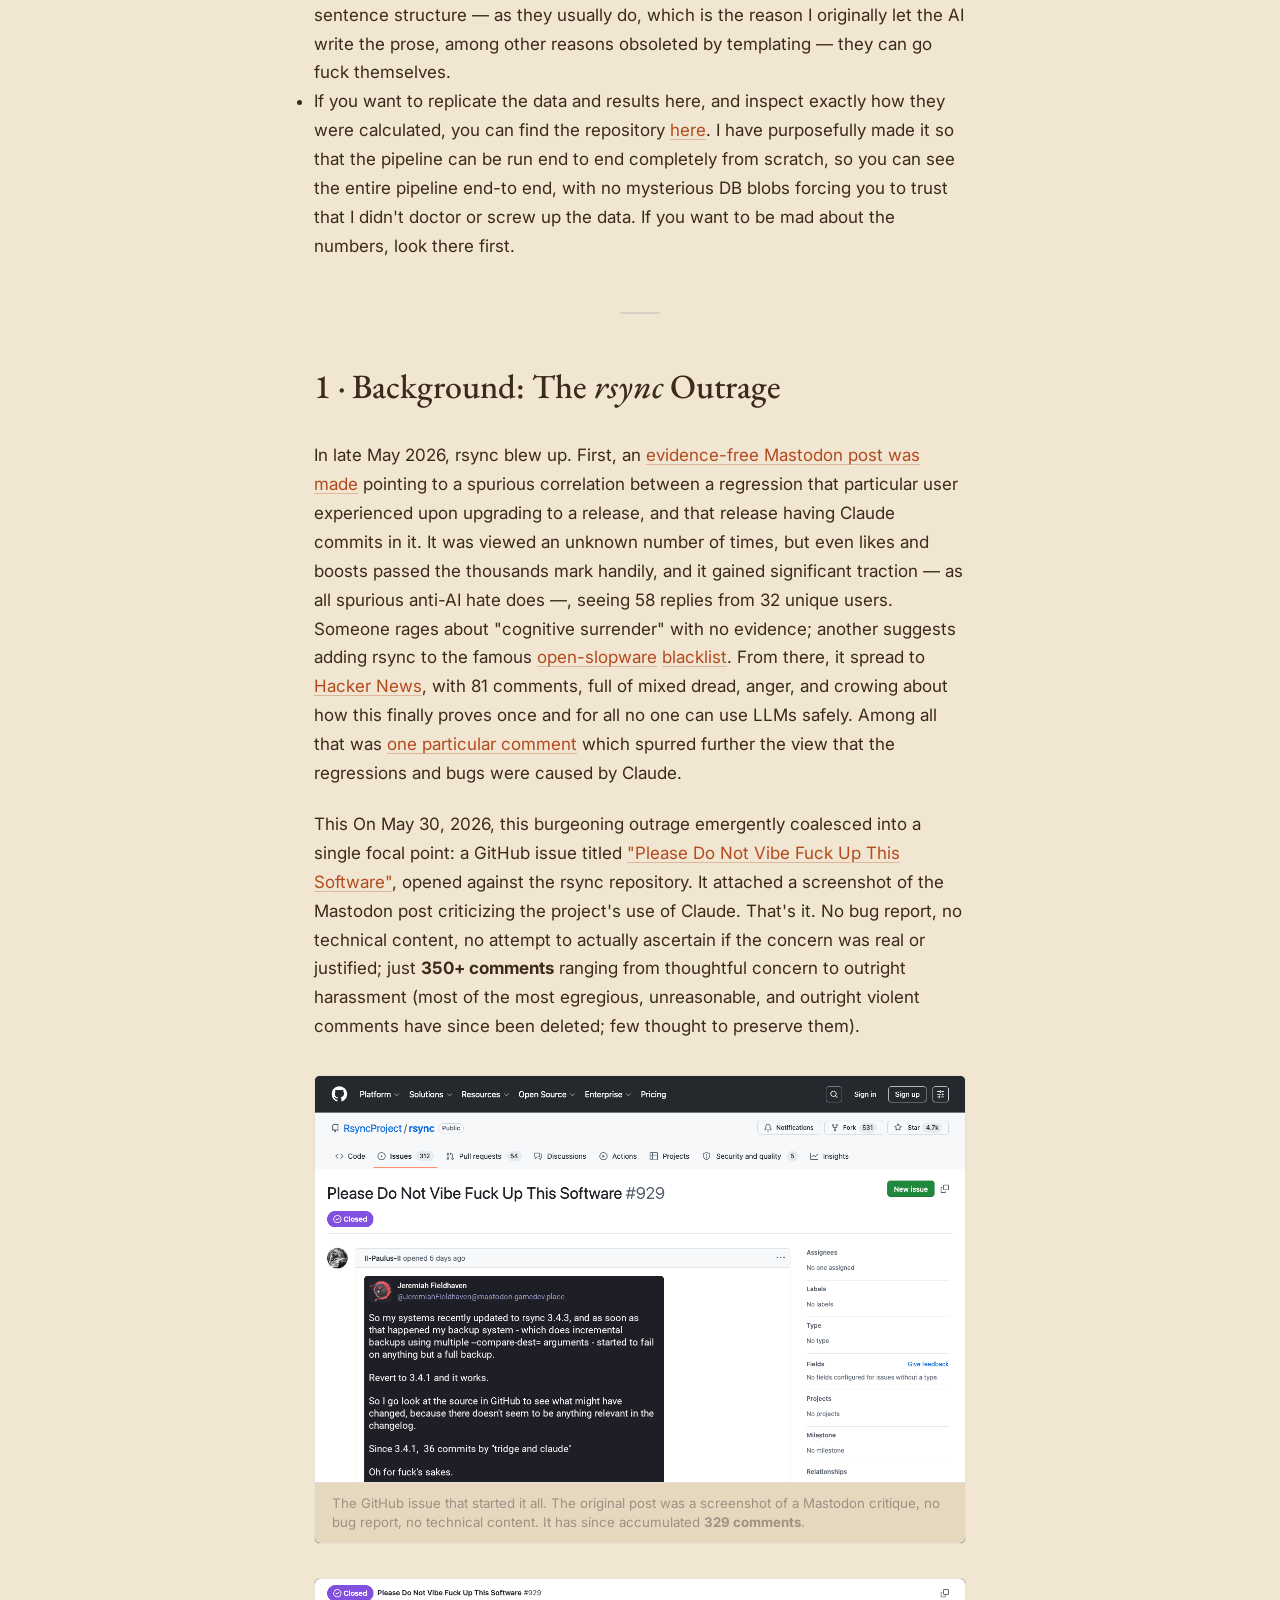
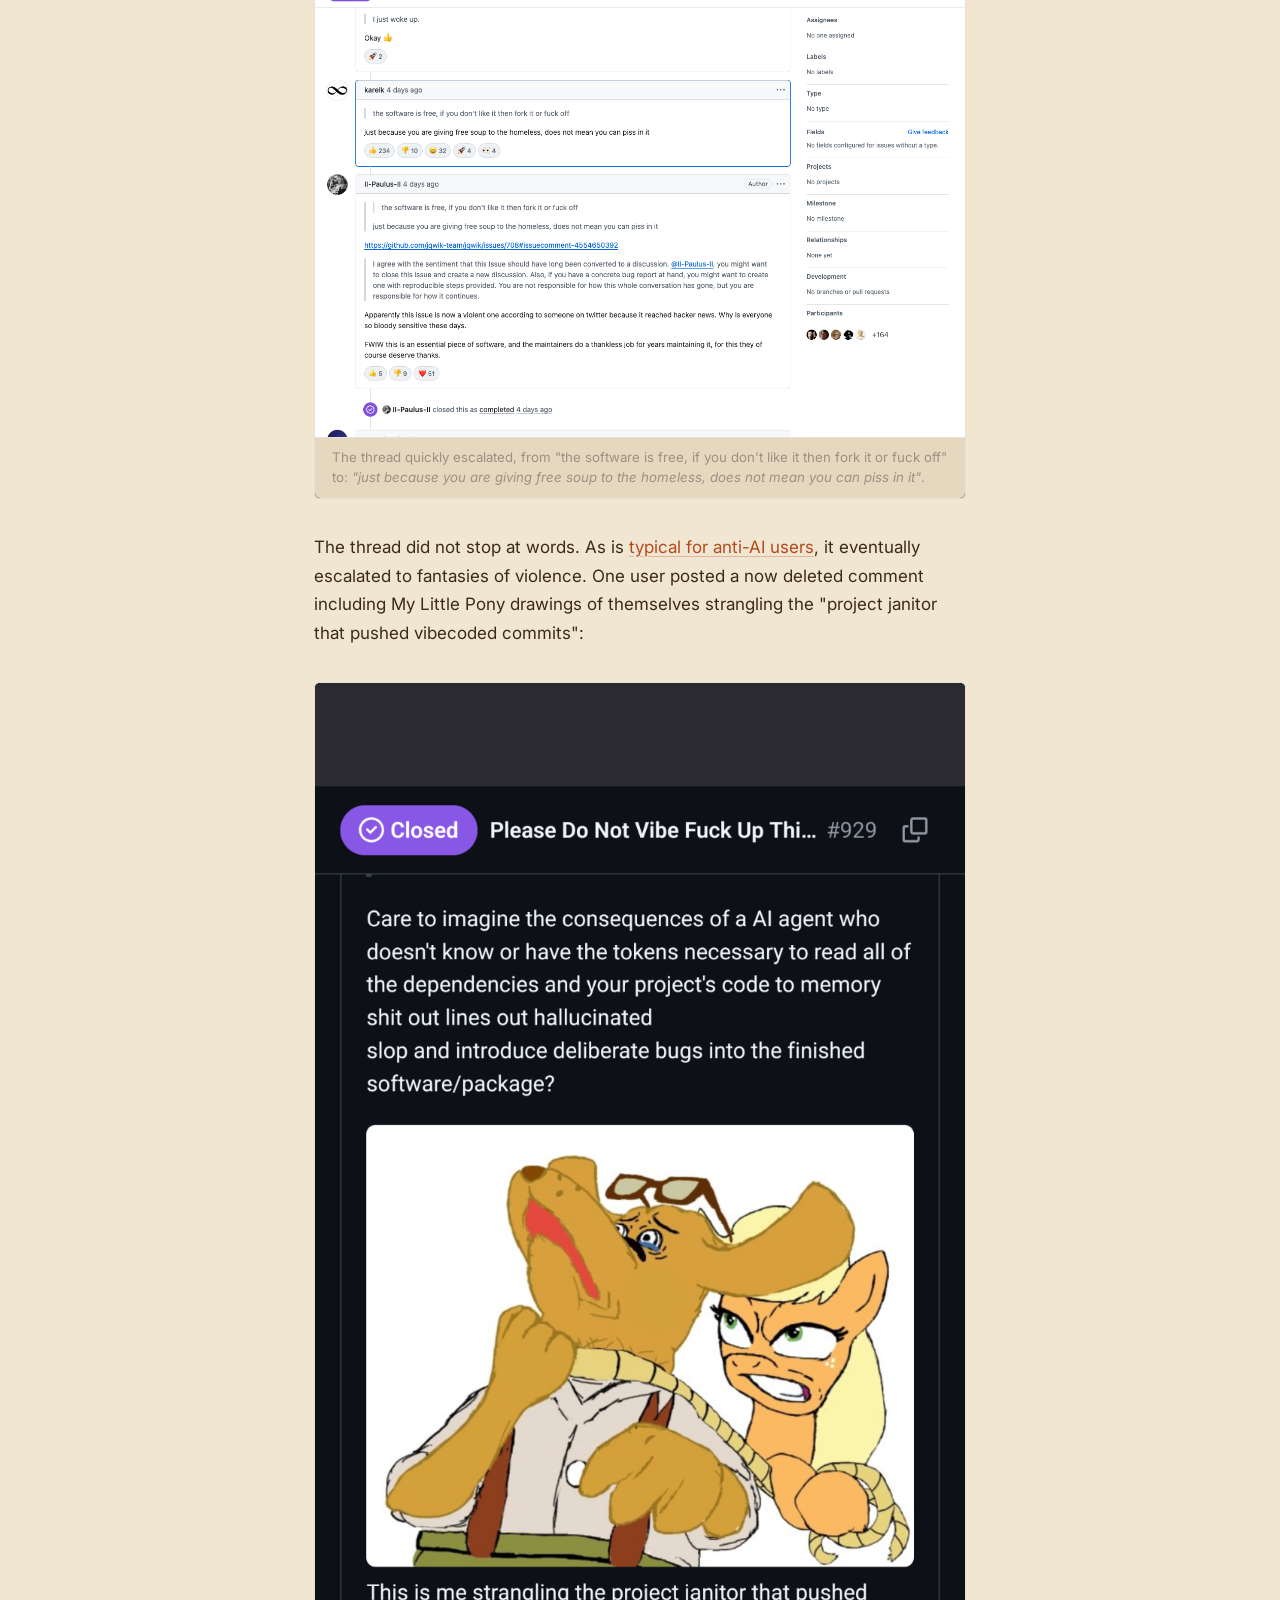
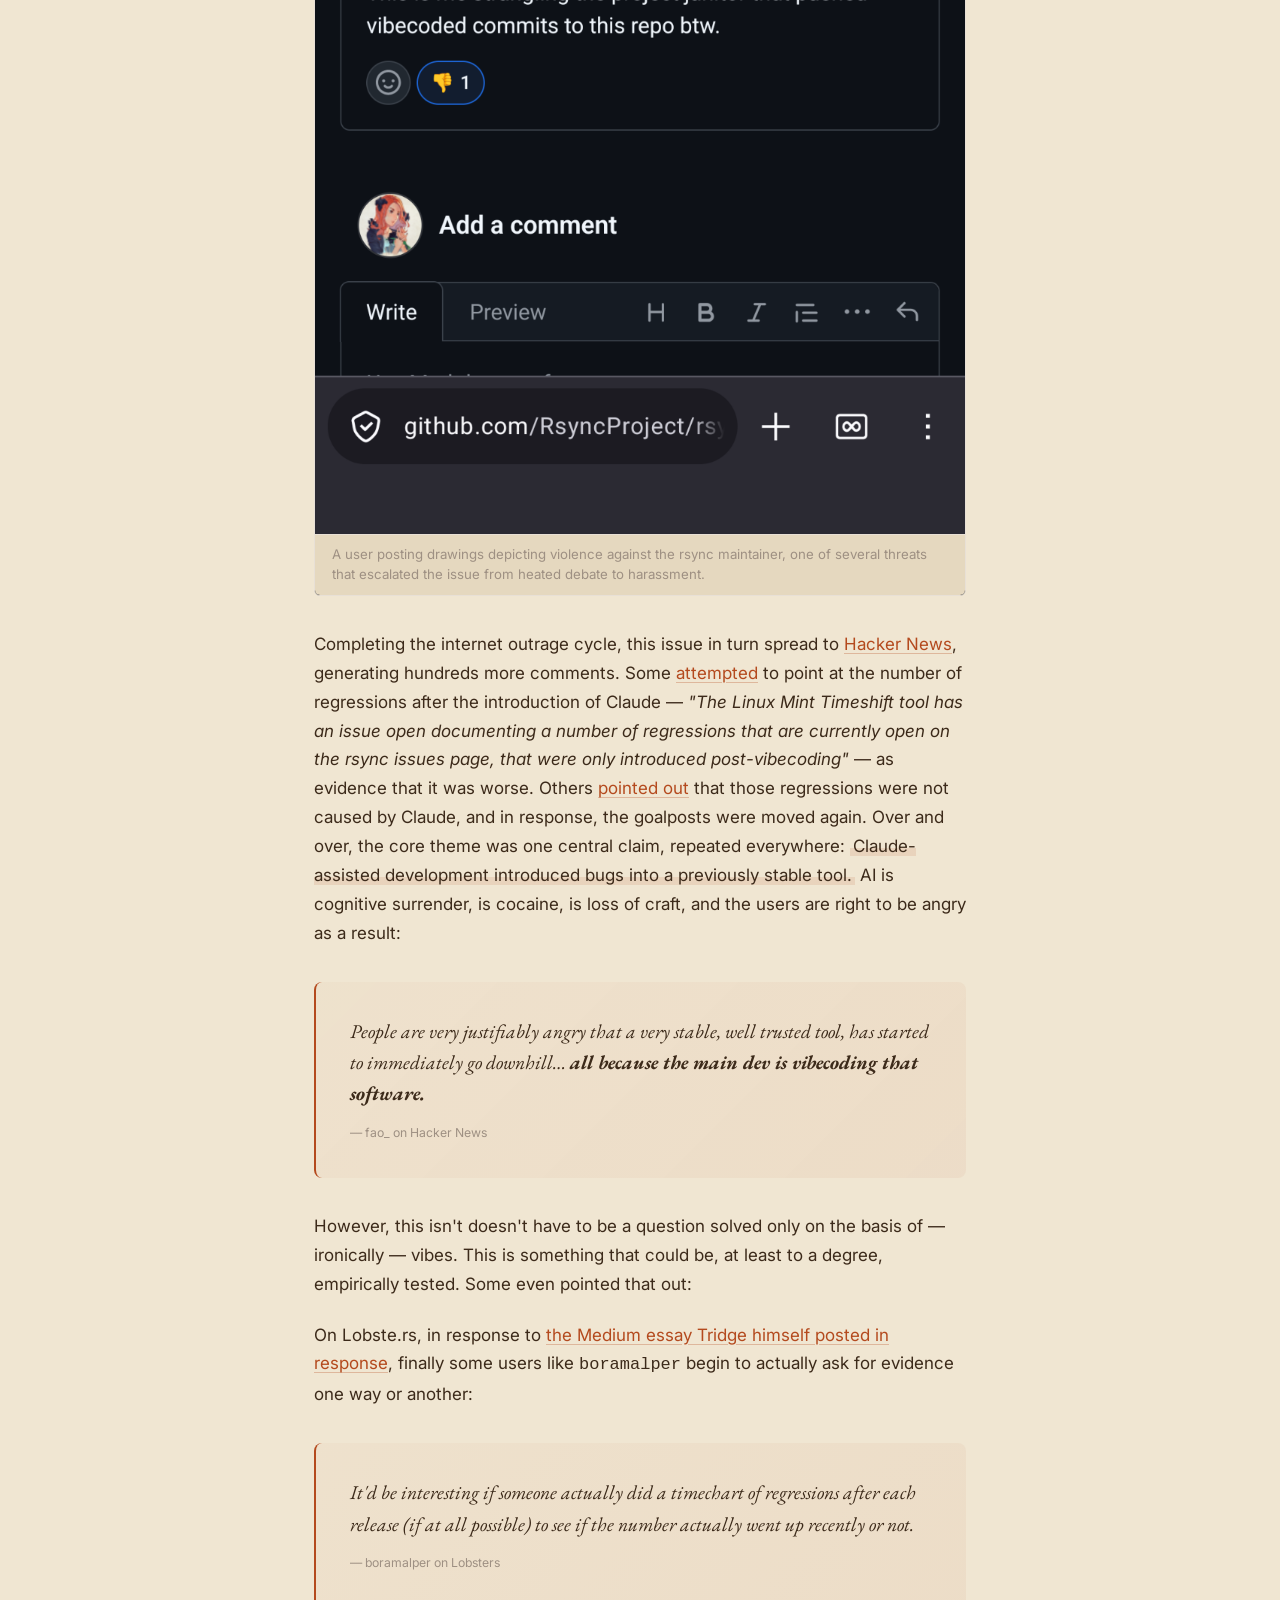
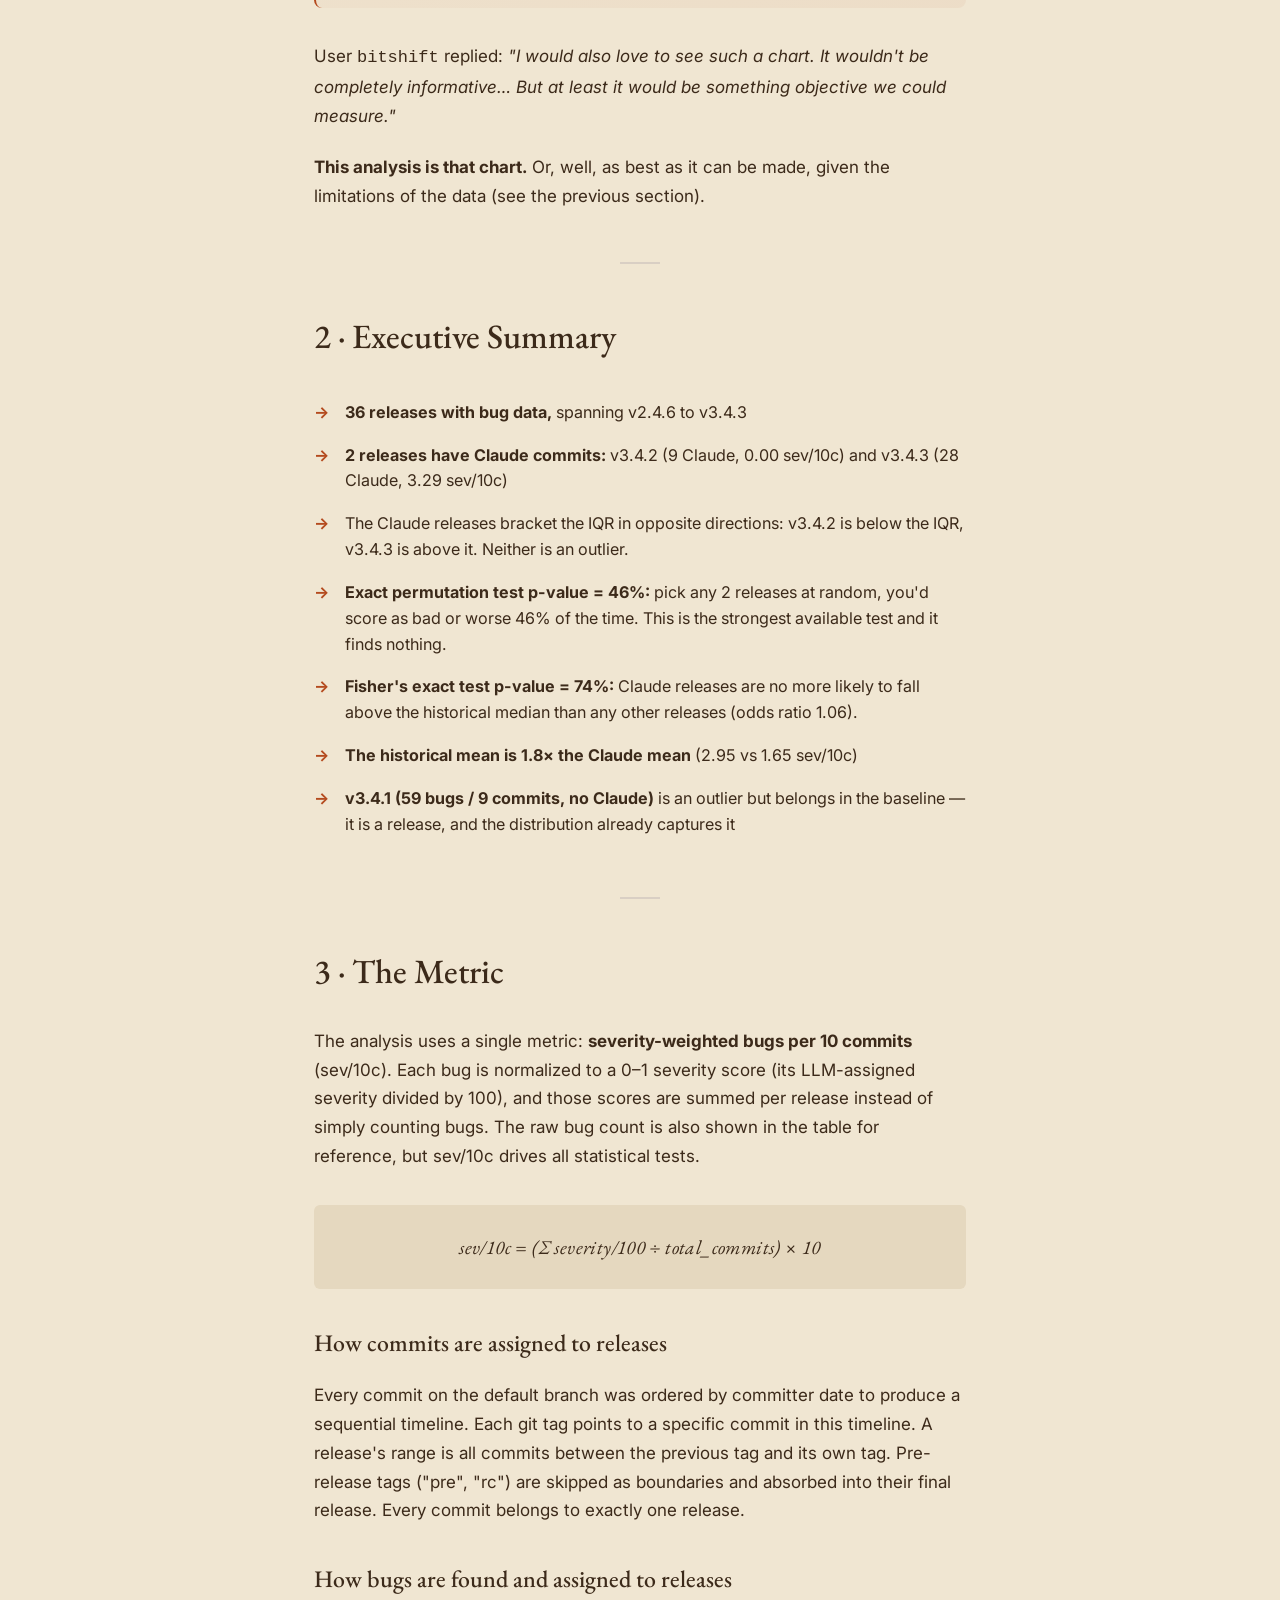
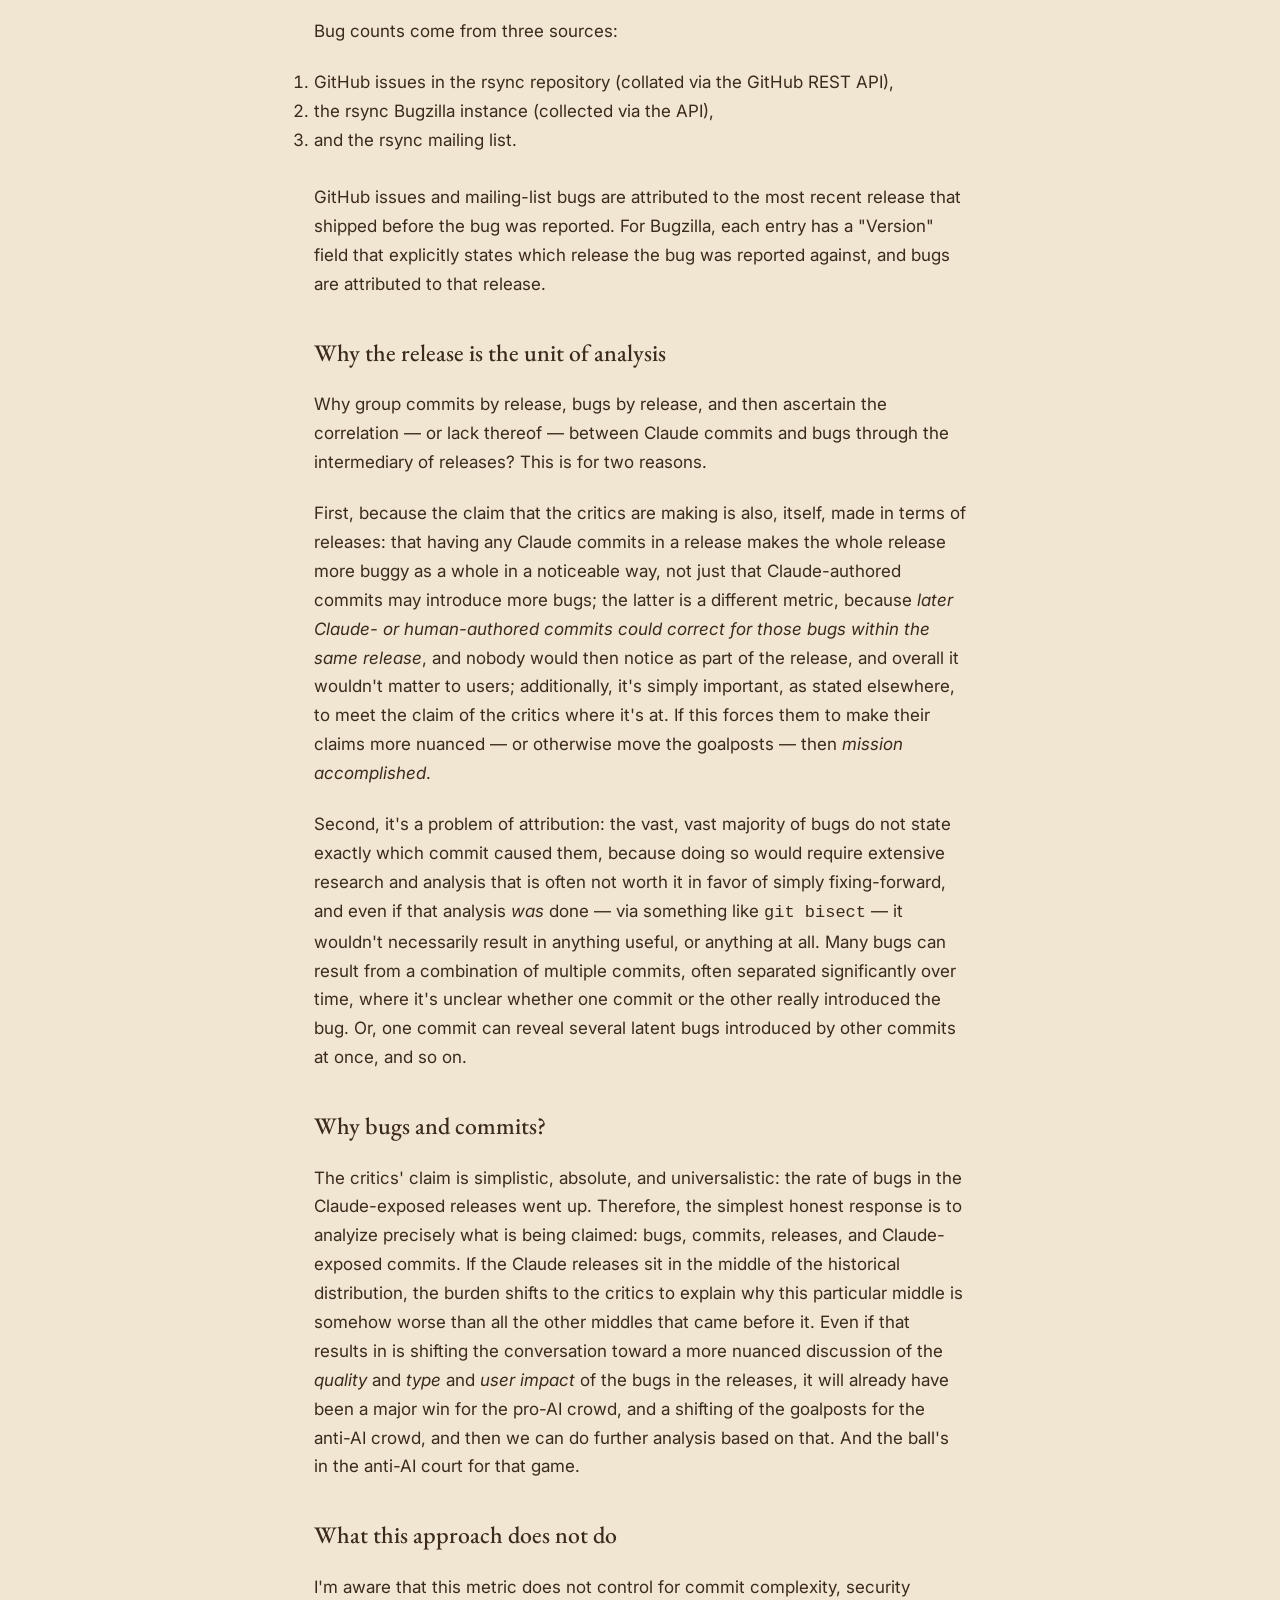
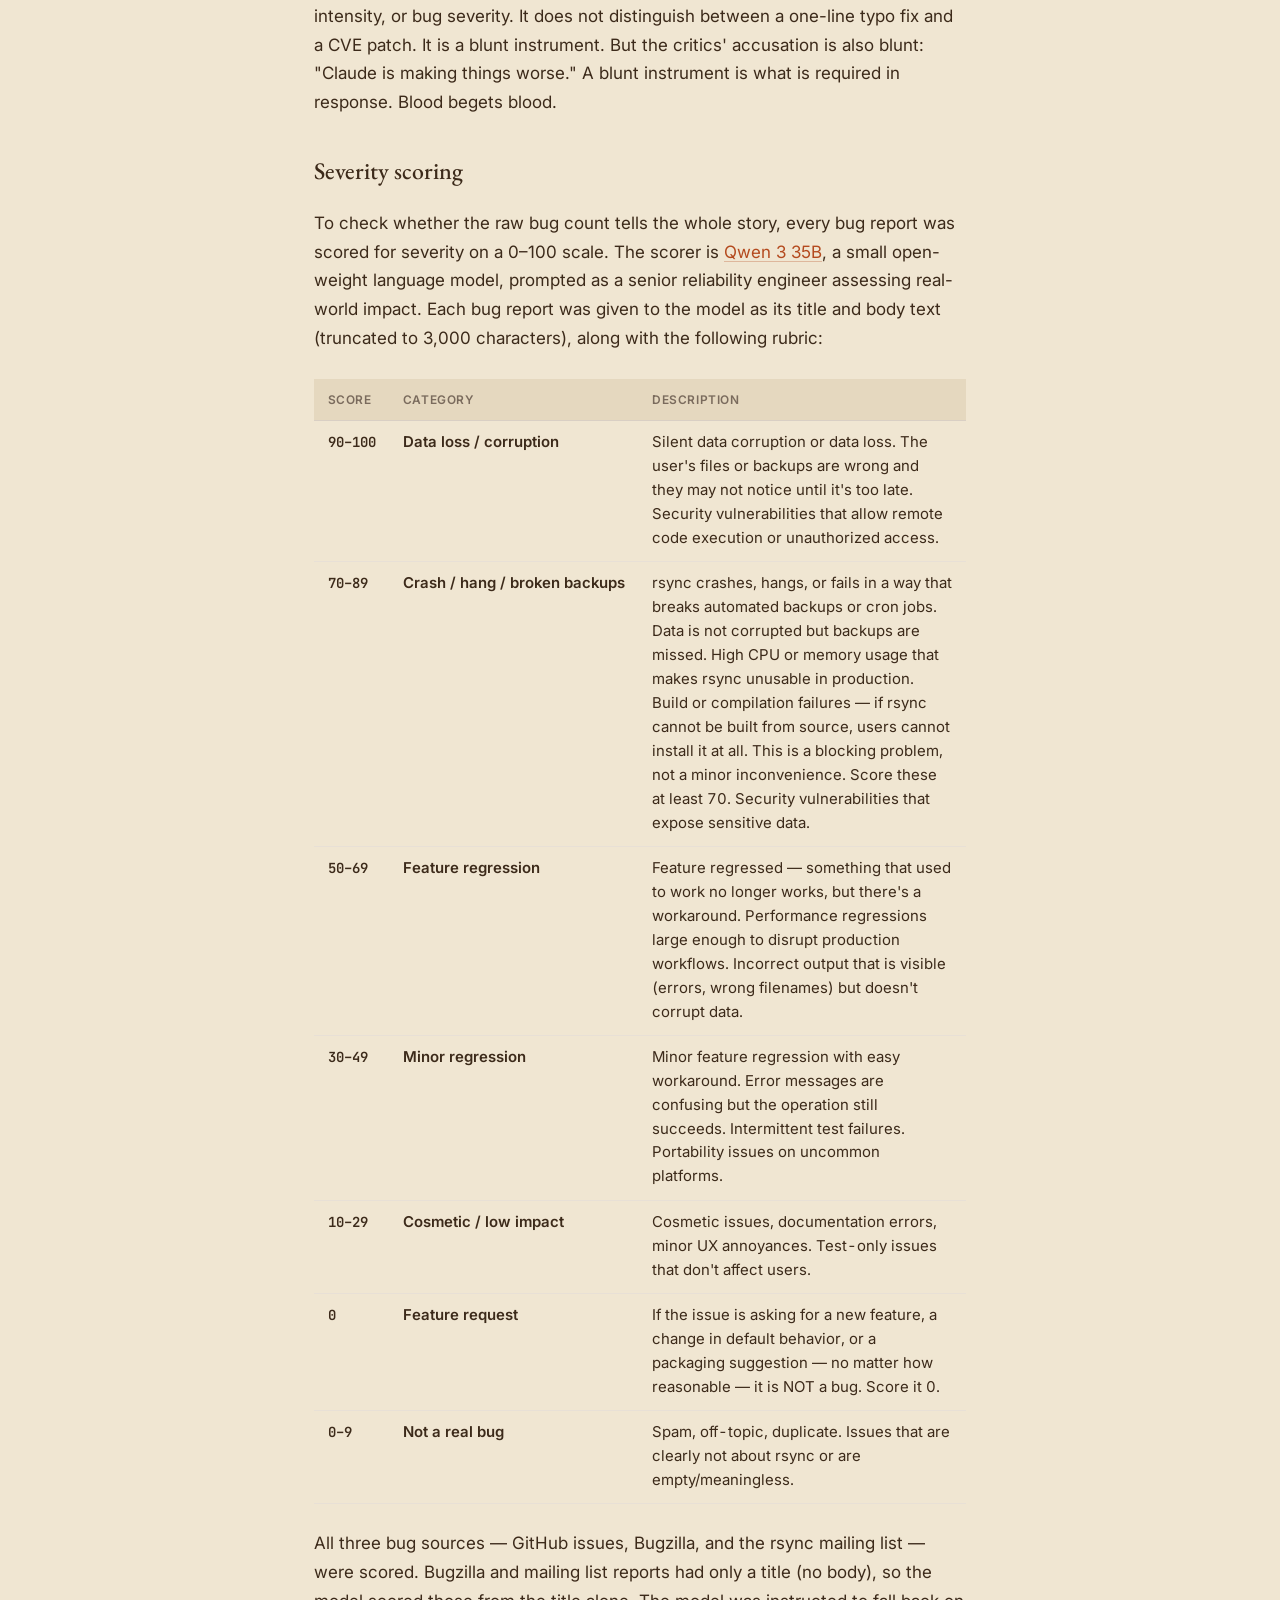
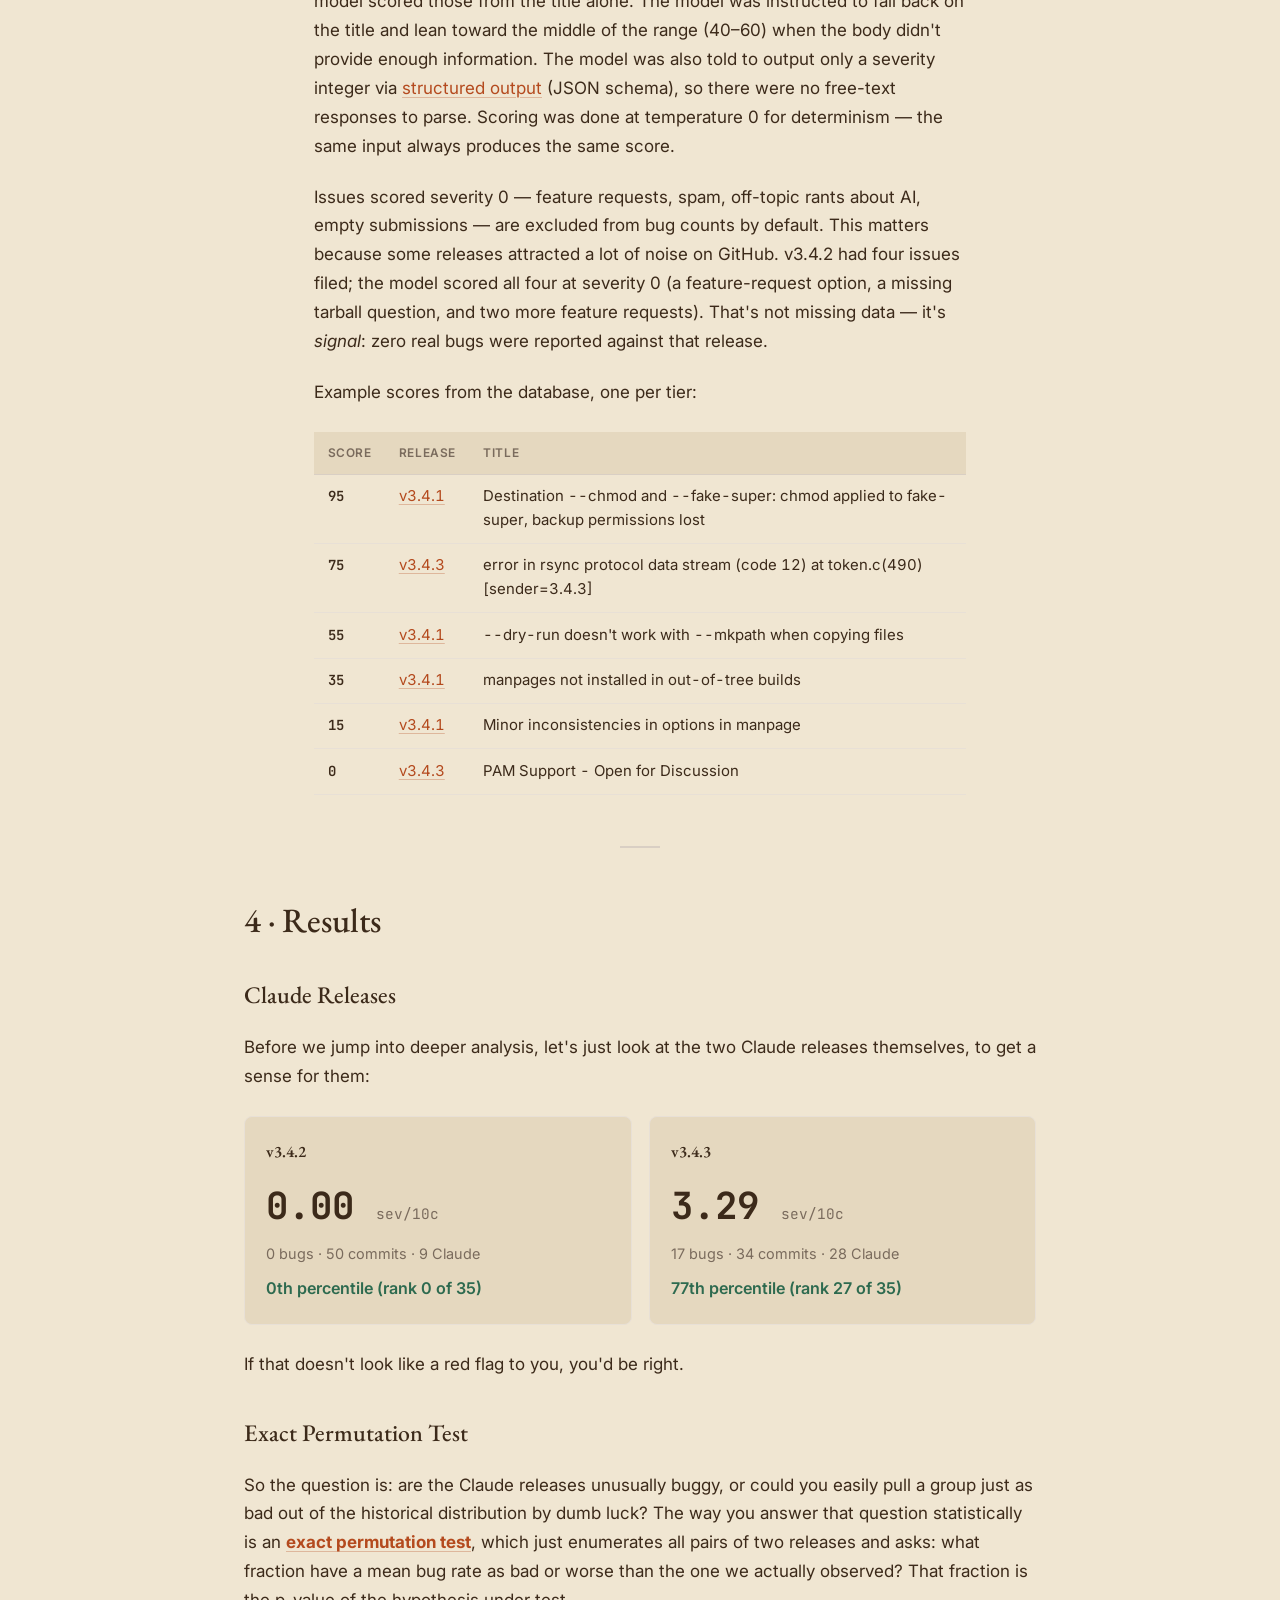
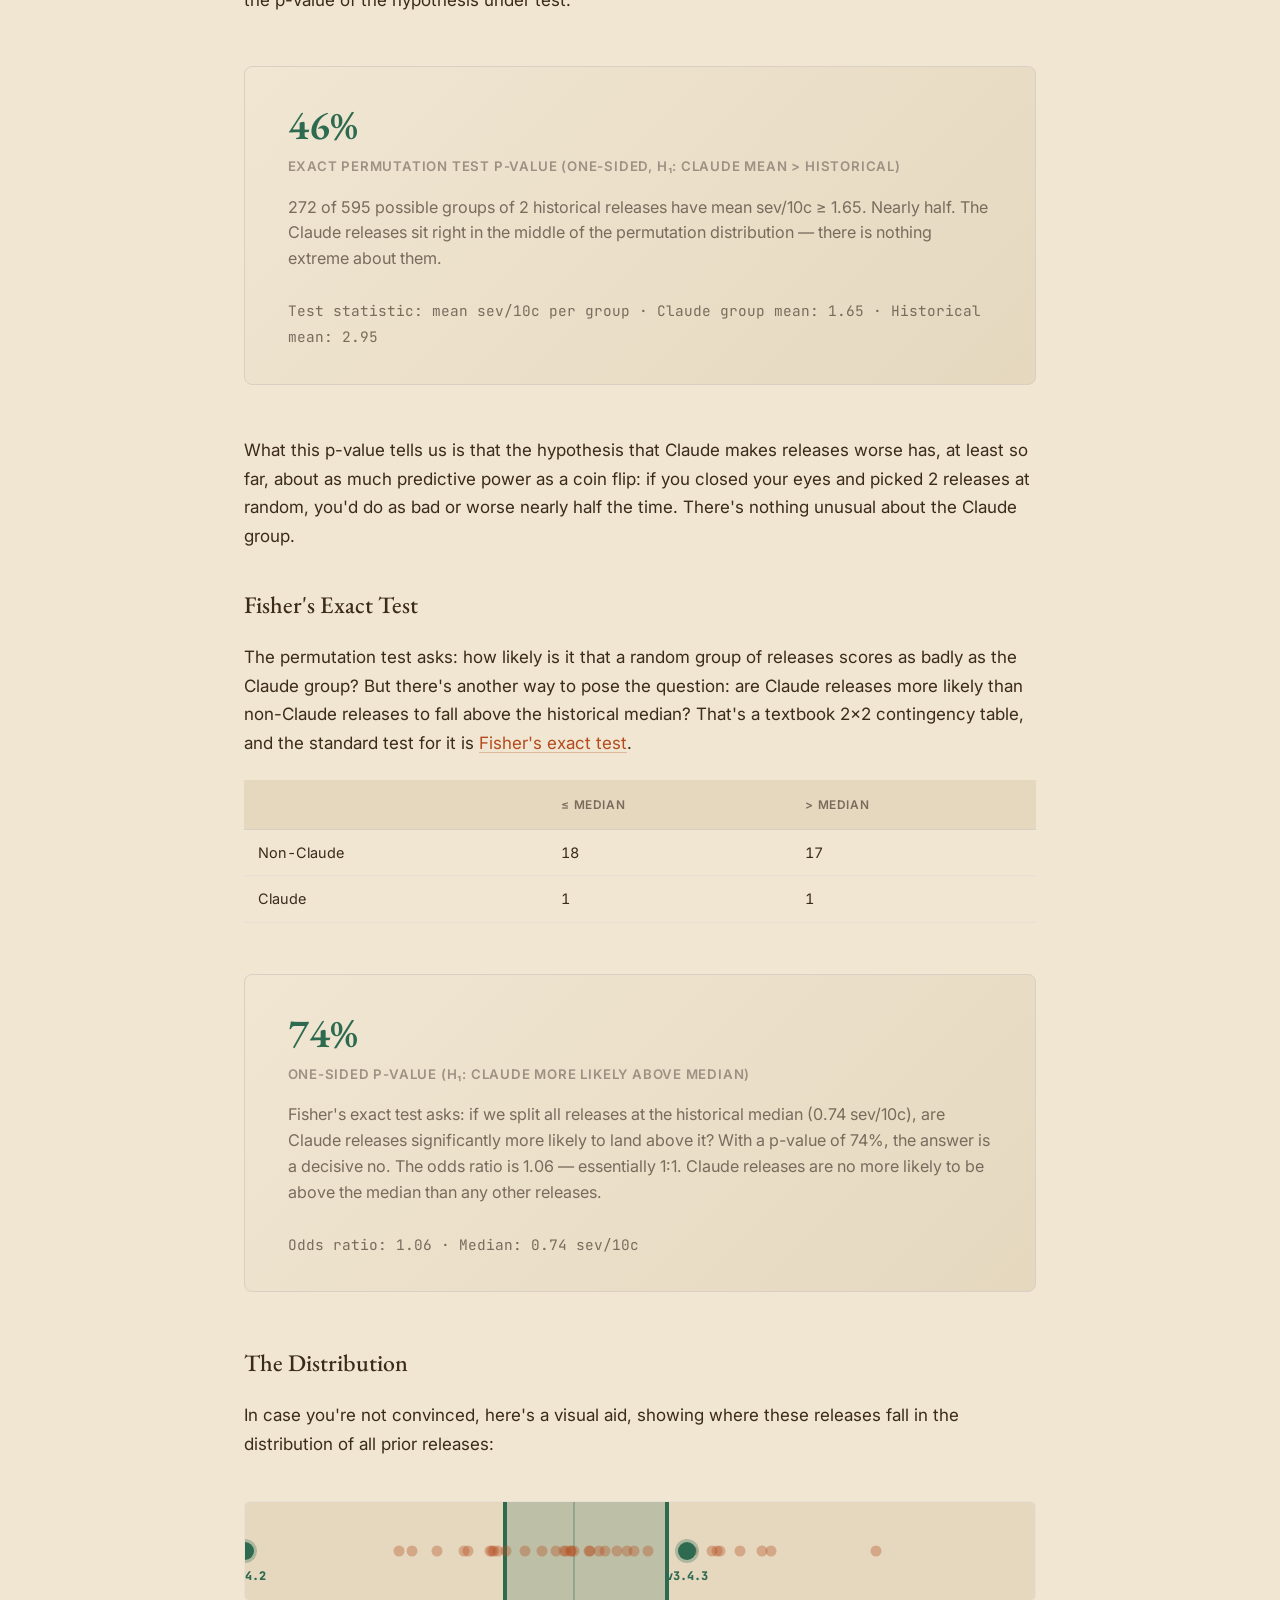
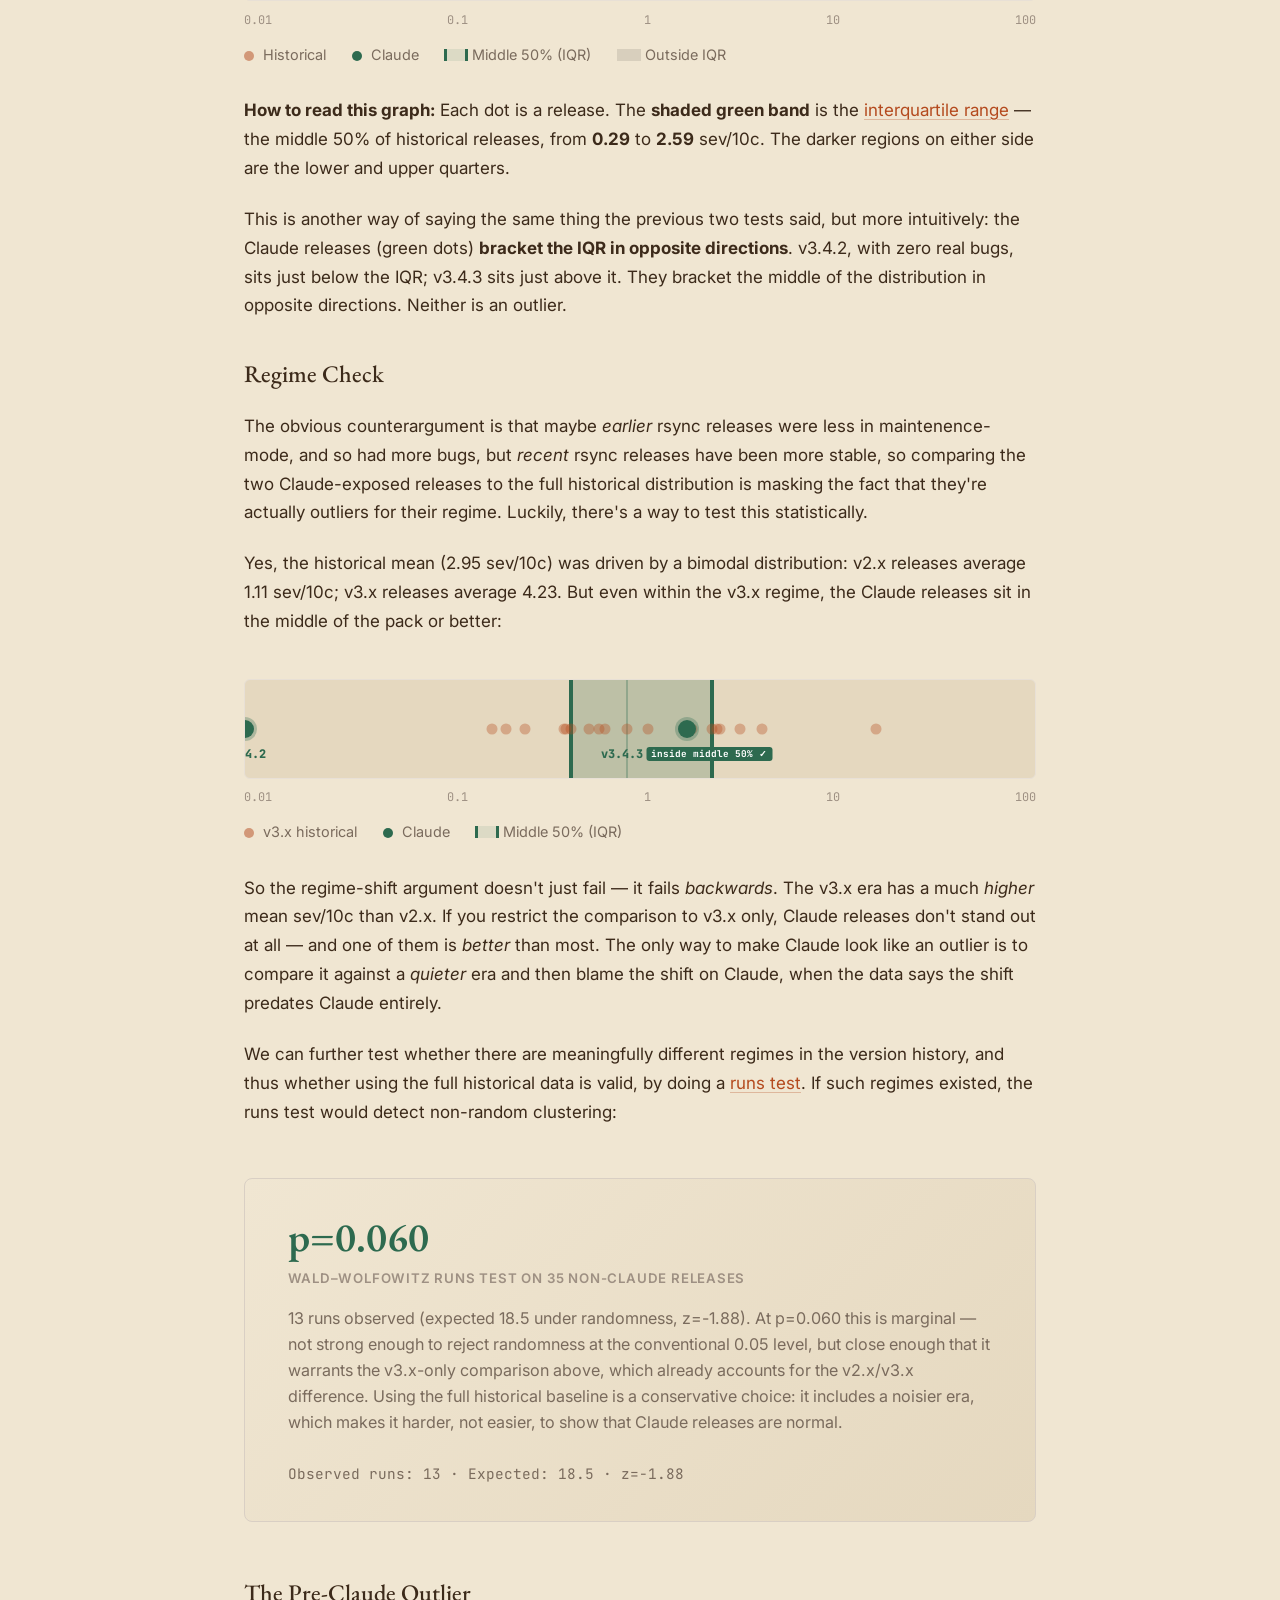
==== commit 5224b4cb: "severity weighted bugs" ====
--- a/docs/index.html
+++ b/docs/index.html
@@ -185,14 +185,16 @@
         <ul class="findings-list">
             <li><strong>36 releases with bug data,</strong> spanning v2.4.6 to
                 v3.4.3</li>
-            <li><strong>2 releases have Claude commits:</strong> v3.4.2 (9 Claude, 0.00 bugs/10c) and v3.4.3 (28 Claude, 5.00 bugs/10c)</li>
-            <li><strong>Both fall inside the middle 50%</strong> of the historical distribution</li>
-            <li><strong>Exact permutation test p-value = 48%:</strong> if you pick any
-                2 releases at random, you'd score as bad or worse 48% of the time</li>
-            <li><strong>The historical mean is 2.2× the Claude mean</strong> (5.52 vs
-                2.50 bugs/10c)</li>
-            <li><strong>No regime shift detected:</strong> runs test p=0.123, sequence is consistent with
-                randomness</li>
+            <li><strong>2 releases have Claude commits:</strong> v3.4.2 (9 Claude, 0.00 sev/10c) and v3.4.3 (28 Claude, 3.29 sev/10c)</li>
+            <li>The Claude releases bracket the IQR in opposite directions: v3.4.2 is below the IQR, v3.4.3 is above it. Neither is an outlier.</li>
+            <li><strong>Exact permutation test p-value = 46%:</strong> pick any
+                2 releases at random, you'd score as bad or worse 46% of the time.
+                This is the strongest available test and it finds nothing.</li>
+            <li><strong>Fisher's exact test p-value = 74%:</strong> Claude releases are
+                no more likely to fall above the historical median than any other releases
+                (odds ratio 1.06).</li>
+            <li><strong>The historical mean is 1.8× the Claude mean</strong> (2.95 vs
+                1.65 sev/10c)</li>
             <li><strong>v3.4.1 (59 bugs / 9 commits, no Claude)</strong> is an outlier
                 but belongs in the baseline — it is a release, and the distribution already captures it</li>
         </ul>
@@ -207,12 +209,13 @@
 
         <h2>3 · The Metric</h2>
 
-        <p>The analysis uses a single metric: <strong>bugs per 10 commits</strong> (bugs/10c). For each release, divide
-            the number of bugs attributed to it by the number of commits in its range, then multiply by 10. This
-            normalizes for release size.</p>
+        <p>The analysis uses a single metric: <strong>severity-weighted bugs per 10 commits</strong> (sev/10c).
+            Each bug is normalized to a 0–1 severity score (its LLM-assigned severity divided by 100), and those
+            scores are summed per release instead of simply counting bugs. The raw bug count is also shown in the
+            table for reference, but sev/10c drives all statistical tests.</p>
 
         <div class="formula">
-            bugs/10c = (bug_count ÷ total_commits) × 10
+            sev/10c = (Σ severity/100 ÷ total_commits) × 10
         </div>
 
         <h3>How commits are assigned to releases</h3>
@@ -333,7 +336,7 @@
             for them:</p>
 
         <div class="g">
-            <div class="c"><h3>v3.4.2</h3><div class="b">0.00 <span class="u">bugs/10c</span></div><div class="d">0 bugs · 50 commits · 9 Claude</div><div class="d pctile">0th percentile (rank 0 of 35)</div></div><div class="c"><h3>v3.4.3</h3><div class="b">5.00 <span class="u">bugs/10c</span></div><div class="d">17 bugs · 34 commits · 28 Claude</div><div class="d pctile">74th percentile (rank 26 of 35)</div></div>
+            <div class="c"><h3>v3.4.2</h3><div class="b">0.00 <span class="u">sev/10c</span></div><div class="d">0 bugs · 50 commits · 9 Claude</div><div class="d pctile">0th percentile (rank 0 of 35)</div></div><div class="c"><h3>v3.4.3</h3><div class="b">3.29 <span class="u">sev/10c</span></div><div class="d">17 bugs · 34 commits · 28 Claude</div><div class="d pctile">77th percentile (rank 27 of 35)</div></div>
         </div>
 
         <p>If that doesn't look like a red flag to you, you'd be right.</p>
@@ -349,17 +352,17 @@
         </p>
 
         <div class="result-callout">
-            <div class="result-number">48%</div>
+            <div class="result-number">46%</div>
             <div class="result-label">exact permutation test p-value (one-sided, H&#8321;: Claude mean > historical)
             </div>
             <div class="result-detail">
-                288 of 595 possible groups of 2 historical releases have mean
-                bugs/10c ≥ 2.50. Nearly half. The Claude releases sit right in the middle of the
+                272 of 595 possible groups of 2 historical releases have mean
+                sev/10c ≥ 1.65. Nearly half. The Claude releases sit right in the middle of the
                 permutation distribution — there is nothing extreme about them.
                 <br><br>
                 <span style="font-family:var(--mono);font-size:0.85rem">
-                    Test statistic: mean bugs/10c per group · Claude group mean: 2.50 · Historical mean:
-                    5.52
+                    Test statistic: mean sev/10c per group · Claude group mean: 1.65 · Historical mean:
+                    2.95
                 </span>
             </div>
         </div>
@@ -406,13 +409,13 @@
             <div class="result-label">one-sided p-value (H&#8321;: Claude more likely above median)</div>
             <div class="result-detail">
                 Fisher's exact test asks: if we split all releases at the historical median
-                (1.67 bugs/10c), are Claude releases significantly more likely to
+                (0.74 sev/10c), are Claude releases significantly more likely to
                 land above it? With a p-value of 74%, the answer is a decisive no.
                 The odds ratio is 1.06 &mdash; essentially 1:1. Claude releases are
                 no more likely to be above the median than any other releases.
                 <br><br>
                 <span style="font-family:var(--mono);font-size:0.85rem">
-                    Odds ratio: 1.06 &middot; Median: 1.67 bugs/10c
+                    Odds ratio: 1.06 &middot; Median: 0.74 sev/10c
                 </span>
             </div>
         </div>
@@ -423,50 +426,50 @@
             all prior releases:</p>
 
         <div class="strip">
-            <div class="outside" style="right:59.8%"></div>
-  <div class="outside" style="left:60.0%"></div>
-  <div class="iqr" style="left:40.2%;width:19.8%"></div>
-  <div class="iqr-center" style="left:50.1%">middle 50%</div>
-  <div class="med" style="left:49.4%"></div>
-  <div class="dot" style="left:48.6%;background:#b44a1e;width:11px;height:11px" title="v2.4.6: 1.54 bugs/10c"></div>
-  <div class="dot" style="left:38.6%;background:#b44a1e;width:11px;height:11px" title="v2.5.0: 0.55 bugs/10c"></div>
-  <div class="dot" style="left:39.2%;background:#b44a1e;width:11px;height:11px" title="v2.5.1: 0.58 bugs/10c"></div>
-  <div class="dot" style="left:38.0%;background:#b44a1e;width:11px;height:11px" title="v2.5.2: 0.51 bugs/10c"></div>
-  <div class="dot" style="left:52.8%;background:#b44a1e;width:11px;height:11px" title="v2.5.4: 2.38 bugs/10c"></div>
-  <div class="dot" style="left:53.3%;background:#b44a1e;width:11px;height:11px" title="v2.5.5: 2.50 bugs/10c"></div>
-  <div class="dot" style="left:39.3%;background:#b44a1e;width:11px;height:11px" title="v2.5.6: 0.59 bugs/10c"></div>
-  <div class="dot" style="left:32.8%;background:#b44a1e;width:11px;height:11px" title="v2.6.0: 0.30 bugs/10c"></div>
-  <div class="dot" style="left:23.4%;background:#b44a1e;width:11px;height:11px" title="v2.6.1: 0.11 bugs/10c"></div>
-  <div class="dot" style="left:71.8%;background:#b44a1e;width:11px;height:11px" title="v2.6.2: 17.06 bugs/10c"></div>
-  <div class="dot" style="left:46.9%;background:#b44a1e;width:11px;height:11px" title="v2.6.3: 1.29 bugs/10c"></div>
-  <div class="dot" style="left:32.5%;background:#b44a1e;width:11px;height:11px" title="v2.6.4: 0.29 bugs/10c"></div>
-  <div class="dot" style="left:45.3%;background:#b44a1e;width:11px;height:11px" title="v2.6.5: 1.10 bugs/10c"></div>
-  <div class="dot" style="left:30.3%;background:#b44a1e;width:11px;height:11px" title="v2.6.7: 0.23 bugs/10c"></div>
-  <div class="dot" style="left:49.4%;background:#b44a1e;width:11px;height:11px" title="v2.6.8: 1.67 bugs/10c"></div>
-  <div class="dot" style="left:51.3%;background:#b44a1e;width:11px;height:11px" title="v2.6.9: 2.03 bugs/10c"></div>
-  <div class="dot" style="left:41.1%;background:#b44a1e;width:11px;height:11px" title="v3.0.0: 0.70 bugs/10c"></div>
-  <div class="dot" style="left:39.3%;background:#b44a1e;width:11px;height:11px" title="v3.0.1: 0.59 bugs/10c"></div>
-  <div class="dot" style="left:67.7%;background:#b44a1e;width:11px;height:11px" title="v3.0.2: 11.11 bugs/10c"></div>
-  <div class="dot" style="left:57.8%;background:#b44a1e;width:11px;height:11px" title="v3.0.3: 4.00 bugs/10c"></div>
-  <div class="dot" style="left:55.0%;background:#b44a1e;width:11px;height:11px" title="v3.1.0: 2.98 bugs/10c"></div>
-  <div class="dot" style="left:67.0%;background:#b44a1e;width:11px;height:11px" title="v3.1.1: 10.30 bugs/10c"></div>
-  <div class="dot" style="left:66.3%;background:#b44a1e;width:11px;height:11px" title="v3.1.2: 9.65 bugs/10c"></div>
-  <div class="dot" style="left:69.9%;background:#b44a1e;width:11px;height:11px" title="v3.1.3: 13.93 bugs/10c"></div>
-  <div class="dot" style="left:41.3%;background:#b44a1e;width:11px;height:11px" title="v3.2.0: 0.72 bugs/10c"></div>
-  <div class="dot" style="left:45.5%;background:#b44a1e;width:11px;height:11px" title="v3.2.1: 1.11 bugs/10c"></div>
-  <div class="dot" style="left:52.2%;background:#b44a1e;width:11px;height:11px" title="v3.2.2: 2.24 bugs/10c"></div>
-  <div class="dot" style="left:61.8%;background:#b44a1e;width:11px;height:11px" title="v3.2.3: 6.05 bugs/10c"></div>
-  <div class="dot" style="left:43.8%;background:#b44a1e;width:11px;height:11px" title="v3.2.4: 0.94 bugs/10c"></div>
-  <div class="dot" style="left:49.6%;background:#b44a1e;width:11px;height:11px" title="v3.2.5: 1.70 bugs/10c"></div>
-  <div class="dot" style="left:51.8%;background:#b44a1e;width:11px;height:11px" title="v3.2.6: 2.14 bugs/10c"></div>
-  <div class="dot" style="left:70.4%;background:#b44a1e;width:11px;height:11px" title="v3.2.7: 14.67 bugs/10c"></div>
-  <div class="dot" style="left:67.6%;background:#b44a1e;width:11px;height:11px" title="v3.3.0: 11.05 bugs/10c"></div>
-  <div class="dot" style="left:44.4%;background:#b44a1e;width:11px;height:11px" title="v3.4.0: 1.00 bugs/10c"></div>
-  <div class="dot" style="left:84.8%;background:#b44a1e;width:11px;height:11px" title="v3.4.1: 65.56 bugs/10c"></div>
-  <div class="dot claude-dot" style="left:0.0%;background:#2d6a4f;width:18px;height:18px" title="v3.4.2: 0.00 bugs/10c"></div>
-  <div class="dot-tag" style="left:0.0%">v3.4.2<span class="badge">inside middle 50% ✓</span></div>
-  <div class="dot claude-dot" style="left:60.0%;background:#2d6a4f;width:18px;height:18px" title="v3.4.3: 5.00 bugs/10c"></div>
-  <div class="dot-tag" style="left:60.0%">v3.4.3<span class="badge">inside middle 50% ✓</span></div>
+            <div class="outside" style="right:67.4%"></div>
+  <div class="outside" style="left:53.6%"></div>
+  <div class="iqr" style="left:32.6%;width:21.1%"></div>
+  <div class="iqr-center" style="left:43.1%">middle 50%</div>
+  <div class="med" style="left:41.6%"></div>
+  <div class="dot" style="left:43.7%;background:#b44a1e;width:11px;height:11px" title="v2.4.6: 0.92 sev/10c"></div>
+  <div class="dot" style="left:28.2%;background:#b44a1e;width:11px;height:11px" title="v2.5.0: 0.18 sev/10c"></div>
+  <div class="dot" style="left:31.5%;background:#b44a1e;width:11px;height:11px" title="v2.5.1: 0.26 sev/10c"></div>
+  <div class="dot" style="left:31.0%;background:#b44a1e;width:11px;height:11px" title="v2.5.2: 0.25 sev/10c"></div>
+  <div class="dot" style="left:49.2%;background:#b44a1e;width:11px;height:11px" title="v2.5.4: 1.64 sev/10c"></div>
+  <div class="dot" style="left:47.1%;background:#b44a1e;width:11px;height:11px" title="v2.5.5: 1.32 sev/10c"></div>
+  <div class="dot" style="left:32.0%;background:#b44a1e;width:11px;height:11px" title="v2.5.6: 0.28 sev/10c"></div>
+  <div class="dot" style="left:27.7%;background:#b44a1e;width:11px;height:11px" title="v2.6.0: 0.18 sev/10c"></div>
+  <div class="dot" style="left:19.5%;background:#b44a1e;width:11px;height:11px" title="v2.6.1: 0.08 sev/10c"></div>
+  <div class="dot" style="left:66.6%;background:#b44a1e;width:11px;height:11px" title="v2.6.2: 9.88 sev/10c"></div>
+  <div class="dot" style="left:39.4%;background:#b44a1e;width:11px;height:11px" title="v2.6.3: 0.59 sev/10c"></div>
+  <div class="dot" style="left:24.3%;background:#b44a1e;width:11px;height:11px" title="v2.6.4: 0.12 sev/10c"></div>
+  <div class="dot" style="left:37.6%;background:#b44a1e;width:11px;height:11px" title="v2.6.5: 0.49 sev/10c"></div>
+  <div class="dot" style="left:21.1%;background:#b44a1e;width:11px;height:11px" title="v2.6.7: 0.09 sev/10c"></div>
+  <div class="dot" style="left:41.6%;background:#b44a1e;width:11px;height:11px" title="v2.6.8: 0.74 sev/10c"></div>
+  <div class="dot" style="left:41.3%;background:#b44a1e;width:11px;height:11px" title="v2.6.9: 0.72 sev/10c"></div>
+  <div class="dot" style="left:33.1%;background:#b44a1e;width:11px;height:11px" title="v3.0.0: 0.31 sev/10c"></div>
+  <div class="dot" style="left:35.5%;background:#b44a1e;width:11px;height:11px" title="v3.0.1: 0.40 sev/10c"></div>
+  <div class="dot" style="left:59.1%;background:#b44a1e;width:11px;height:11px" title="v3.0.2: 4.56 sev/10c"></div>
+  <div class="dot" style="left:51.0%;background:#b44a1e;width:11px;height:11px" title="v3.0.3: 1.96 sev/10c"></div>
+  <div class="dot" style="left:43.6%;background:#b44a1e;width:11px;height:11px" title="v3.1.0: 0.92 sev/10c"></div>
+  <div class="dot" style="left:59.7%;background:#b44a1e;width:11px;height:11px" title="v3.1.1: 4.86 sev/10c"></div>
+  <div class="dot" style="left:55.7%;background:#b44a1e;width:11px;height:11px" title="v3.1.2: 3.22 sev/10c"></div>
+  <div class="dot" style="left:60.1%;background:#b44a1e;width:11px;height:11px" title="v3.1.3: 5.07 sev/10c"></div>
+  <div class="dot" style="left:31.3%;background:#b44a1e;width:11px;height:11px" title="v3.2.0: 0.25 sev/10c"></div>
+  <div class="dot" style="left:41.3%;background:#b44a1e;width:11px;height:11px" title="v3.2.1: 0.72 sev/10c"></div>
+  <div class="dot" style="left:48.4%;background:#b44a1e;width:11px;height:11px" title="v3.2.2: 1.51 sev/10c"></div>
+  <div class="dot" style="left:56.6%;background:#b44a1e;width:11px;height:11px" title="v3.2.3: 3.52 sev/10c"></div>
+  <div class="dot" style="left:40.6%;background:#b44a1e;width:11px;height:11px" title="v3.2.4: 0.67 sev/10c"></div>
+  <div class="dot" style="left:44.8%;background:#b44a1e;width:11px;height:11px" title="v3.2.5: 1.04 sev/10c"></div>
+  <div class="dot" style="left:45.6%;background:#b44a1e;width:11px;height:11px" title="v3.2.6: 1.13 sev/10c"></div>
+  <div class="dot" style="left:65.4%;background:#b44a1e;width:11px;height:11px" title="v3.2.7: 8.73 sev/10c"></div>
+  <div class="dot" style="left:62.7%;background:#b44a1e;width:11px;height:11px" title="v3.3.0: 6.66 sev/10c"></div>
+  <div class="dot" style="left:40.4%;background:#b44a1e;width:11px;height:11px" title="v3.4.0: 0.66 sev/10c"></div>
+  <div class="dot" style="left:79.9%;background:#b44a1e;width:11px;height:11px" title="v3.4.1: 39.39 sev/10c"></div>
+  <div class="dot claude-dot" style="left:0.0%;background:#2d6a4f;width:18px;height:18px" title="v3.4.2: 0.00 sev/10c"></div>
+  <div class="dot-tag" style="left:0.0%">v3.4.2</div>
+  <div class="dot claude-dot" style="left:55.9%;background:#2d6a4f;width:18px;height:18px" title="v3.4.3: 3.29 sev/10c"></div>
+  <div class="dot-tag" style="left:55.9%">v3.4.3</div>
         </div>
         <div class="axis">
             <span>0.01</span><span>0.1</span><span>1</span><span>10</span><span>100</span>
@@ -489,15 +492,15 @@
         <p>
             <b>How to read this graph:</b> Each dot is a release. The <strong>shaded green band</strong> is the
             <a href="https://en.wikipedia.org/wiki/Interquartile_range">interquartile range</a> —
-            the middle 50% of historical releases, from <strong>0.65</strong> to <strong>5.03</strong> bugs/10c.
+            the middle 50% of historical releases, from <strong>0.29</strong> to <strong>2.59</strong> sev/10c.
             The darker regions on either side are the lower and upper quarters.
         </p>
 
         <p>
             This is another way of saying the same thing the previous two tests said, but more
-            intuitively: that the Claude releases (green dots) <strong>don't both fall inside the IQR</strong> —
-            their bug rates fall within the typical historical range. (Check the numbers if you don't
-            believe the graph.)
+            intuitively: the Claude releases (green dots) <strong>bracket the IQR in opposite directions</strong>. v3.4.2, with zero real
+            bugs, sits just below the IQR; v3.4.3 sits just above it. They bracket the middle of the distribution
+            in opposite directions. Neither is an outlier.
         </p>
 
         <h3>Regime Check</h3>
@@ -507,39 +510,39 @@
             releases to the full historical distribution is masking the fact that they're actually outliers for their
             regime. Luckily, there's a way to test this statistically.</p>
 
-        <p>Yes, the historical mean (5.52 bugs/10c) was driven by a bimodal distribution: v2.x releases
-            average 2.04 bugs/10c; v3.x releases average 7.88. But even within the v3.x regime,
+        <p>Yes, the historical mean (2.95 sev/10c) was driven by a bimodal distribution: v2.x releases
+            average 1.11 sev/10c; v3.x releases average 4.23. But even within the v3.x regime,
             the Claude releases sit in the middle of the pack or better:</p>
 
         <div class="strip">
-            <div class="outside" style="right:55.0%"></div>
-  <div class="outside" style="left:67.3%"></div>
-  <div class="iqr" style="left:45.0%;width:22.3%"></div>
-  <div class="iqr-center" style="left:56.1%">middle 50%</div>
-  <div class="med" style="left:55.0%"></div>
-  <div class="dot" style="left:41.1%;background:#b44a1e;width:11px;height:11px" title="v3.0.0: 0.70 bugs/10c"></div>
-  <div class="dot" style="left:39.3%;background:#b44a1e;width:11px;height:11px" title="v3.0.1: 0.59 bugs/10c"></div>
-  <div class="dot" style="left:67.7%;background:#b44a1e;width:11px;height:11px" title="v3.0.2: 11.11 bugs/10c"></div>
-  <div class="dot" style="left:57.8%;background:#b44a1e;width:11px;height:11px" title="v3.0.3: 4.00 bugs/10c"></div>
-  <div class="dot" style="left:55.0%;background:#b44a1e;width:11px;height:11px" title="v3.1.0: 2.98 bugs/10c"></div>
-  <div class="dot" style="left:67.0%;background:#b44a1e;width:11px;height:11px" title="v3.1.1: 10.30 bugs/10c"></div>
-  <div class="dot" style="left:66.3%;background:#b44a1e;width:11px;height:11px" title="v3.1.2: 9.65 bugs/10c"></div>
-  <div class="dot" style="left:69.9%;background:#b44a1e;width:11px;height:11px" title="v3.1.3: 13.93 bugs/10c"></div>
-  <div class="dot" style="left:41.3%;background:#b44a1e;width:11px;height:11px" title="v3.2.0: 0.72 bugs/10c"></div>
-  <div class="dot" style="left:45.5%;background:#b44a1e;width:11px;height:11px" title="v3.2.1: 1.11 bugs/10c"></div>
-  <div class="dot" style="left:52.2%;background:#b44a1e;width:11px;height:11px" title="v3.2.2: 2.24 bugs/10c"></div>
-  <div class="dot" style="left:61.8%;background:#b44a1e;width:11px;height:11px" title="v3.2.3: 6.05 bugs/10c"></div>
-  <div class="dot" style="left:43.8%;background:#b44a1e;width:11px;height:11px" title="v3.2.4: 0.94 bugs/10c"></div>
-  <div class="dot" style="left:49.6%;background:#b44a1e;width:11px;height:11px" title="v3.2.5: 1.70 bugs/10c"></div>
-  <div class="dot" style="left:51.8%;background:#b44a1e;width:11px;height:11px" title="v3.2.6: 2.14 bugs/10c"></div>
-  <div class="dot" style="left:70.4%;background:#b44a1e;width:11px;height:11px" title="v3.2.7: 14.67 bugs/10c"></div>
-  <div class="dot" style="left:67.6%;background:#b44a1e;width:11px;height:11px" title="v3.3.0: 11.05 bugs/10c"></div>
-  <div class="dot" style="left:44.4%;background:#b44a1e;width:11px;height:11px" title="v3.4.0: 1.00 bugs/10c"></div>
-  <div class="dot" style="left:84.8%;background:#b44a1e;width:11px;height:11px" title="v3.4.1: 65.56 bugs/10c"></div>
-  <div class="dot claude-dot" style="left:0.0%;background:#2d6a4f;width:18px;height:18px" title="v3.4.2: 0.00 bugs/10c"></div>
+            <div class="outside" style="right:59.0%"></div>
+  <div class="outside" style="left:59.4%"></div>
+  <div class="iqr" style="left:41.0%;width:18.4%"></div>
+  <div class="iqr-center" style="left:50.2%">middle 50%</div>
+  <div class="med" style="left:48.4%"></div>
+  <div class="dot" style="left:33.1%;background:#b44a1e;width:11px;height:11px" title="v3.0.0: 0.31 sev/10c"></div>
+  <div class="dot" style="left:35.5%;background:#b44a1e;width:11px;height:11px" title="v3.0.1: 0.40 sev/10c"></div>
+  <div class="dot" style="left:59.1%;background:#b44a1e;width:11px;height:11px" title="v3.0.2: 4.56 sev/10c"></div>
+  <div class="dot" style="left:51.0%;background:#b44a1e;width:11px;height:11px" title="v3.0.3: 1.96 sev/10c"></div>
+  <div class="dot" style="left:43.6%;background:#b44a1e;width:11px;height:11px" title="v3.1.0: 0.92 sev/10c"></div>
+  <div class="dot" style="left:59.7%;background:#b44a1e;width:11px;height:11px" title="v3.1.1: 4.86 sev/10c"></div>
+  <div class="dot" style="left:55.7%;background:#b44a1e;width:11px;height:11px" title="v3.1.2: 3.22 sev/10c"></div>
+  <div class="dot" style="left:60.1%;background:#b44a1e;width:11px;height:11px" title="v3.1.3: 5.07 sev/10c"></div>
+  <div class="dot" style="left:31.3%;background:#b44a1e;width:11px;height:11px" title="v3.2.0: 0.25 sev/10c"></div>
+  <div class="dot" style="left:41.3%;background:#b44a1e;width:11px;height:11px" title="v3.2.1: 0.72 sev/10c"></div>
+  <div class="dot" style="left:48.4%;background:#b44a1e;width:11px;height:11px" title="v3.2.2: 1.51 sev/10c"></div>
+  <div class="dot" style="left:56.6%;background:#b44a1e;width:11px;height:11px" title="v3.2.3: 3.52 sev/10c"></div>
+  <div class="dot" style="left:40.6%;background:#b44a1e;width:11px;height:11px" title="v3.2.4: 0.67 sev/10c"></div>
+  <div class="dot" style="left:44.8%;background:#b44a1e;width:11px;height:11px" title="v3.2.5: 1.04 sev/10c"></div>
+  <div class="dot" style="left:45.6%;background:#b44a1e;width:11px;height:11px" title="v3.2.6: 1.13 sev/10c"></div>
+  <div class="dot" style="left:65.4%;background:#b44a1e;width:11px;height:11px" title="v3.2.7: 8.73 sev/10c"></div>
+  <div class="dot" style="left:62.7%;background:#b44a1e;width:11px;height:11px" title="v3.3.0: 6.66 sev/10c"></div>
+  <div class="dot" style="left:40.4%;background:#b44a1e;width:11px;height:11px" title="v3.4.0: 0.66 sev/10c"></div>
+  <div class="dot" style="left:79.9%;background:#b44a1e;width:11px;height:11px" title="v3.4.1: 39.39 sev/10c"></div>
+  <div class="dot claude-dot" style="left:0.0%;background:#2d6a4f;width:18px;height:18px" title="v3.4.2: 0.00 sev/10c"></div>
   <div class="dot-tag" style="left:0.0%">v3.4.2</div>
-  <div class="dot claude-dot" style="left:60.0%;background:#2d6a4f;width:18px;height:18px" title="v3.4.3: 5.00 bugs/10c"></div>
-  <div class="dot-tag" style="left:60.0%">v3.4.3<span class="badge">inside middle 50% ✓</span></div>
+  <div class="dot claude-dot" style="left:55.9%;background:#2d6a4f;width:18px;height:18px" title="v3.4.3: 3.29 sev/10c"></div>
+  <div class="dot-tag" style="left:55.9%">v3.4.3<span class="badge">inside middle 50% ✓</span></div>
         </div>
         <div class="axis">
             <span>0.01</span><span>0.1</span><span>1</span><span>10</span><span>100</span>
@@ -557,7 +560,7 @@
         <br>
 
         <p>So the regime-shift argument doesn't just fail — it fails <em>backwards</em>. The v3.x era has a
-            much <i>higher</i> mean bugs/10c than v2.x. If you restrict the comparison to v3.x only, Claude releases
+            much <i>higher</i> mean sev/10c than v2.x. If you restrict the comparison to v3.x only, Claude releases
             don't stand out at all — and one of them is <em>better</em> than most. The only way to make Claude look
             like an outlier is to compare it against a <i>quieter</i> era and then blame the shift on Claude, when
             the data says the shift predates Claude entirely.</p>
@@ -565,19 +568,21 @@
         <p>We can further test whether there are meaningfully different regimes in the version history, and thus
             whether using the full historical data is valid, by doing a
             <a href="https://en.wikipedia.org/wiki/Wald%E2%80%93Wolfowitz_runs_test">runs test</a>.
-            If such regimes existed, the runs test would detect non-random clustering — it doesn't:</p>
+            If such regimes existed, the runs test would detect non-random clustering:</p>
 
         <div class="result-callout">
-            <div class="result-number">p=0.123</div>
+            <div class="result-number">p=0.060</div>
             <div class="result-label">Wald–Wolfowitz runs test on 35 non-Claude releases</div>
             <div class="result-detail">
-                14 runs observed (expected 18.5 under randomness, z=-1.54).
-                There is no evidence of temporal clustering — the sequence is consistent with a
-                random draw from the same distribution throughout. Using the full historical baseline
-                is valid.
+                13 runs observed (expected 18.5 under randomness, z=-1.88).
+                At p=0.060 this is marginal — not strong enough to reject randomness at the conventional
+                0.05 level, but close enough that it warrants the v3.x-only comparison above, which
+                already accounts for the v2.x/v3.x difference. Using the full historical baseline
+                is a conservative choice: it includes a noisier era, which makes it harder, not easier,
+                to show that Claude releases are normal.
                 <br><br>
                 <span style="font-family:var(--mono);font-size:0.85rem">
-                    Observed runs: 14 · Expected: 18.5 · z=-1.54
+                    Observed runs: 13 · Expected: 18.5 · z=-1.88
                 </span>
             </div>
         </div>
@@ -589,7 +594,7 @@
                 introduction of Claude</i>:</p>
 
         <div class="result-callout">
-            <div class="result-number">65.56</div>
+            <div class="result-number">39.39</div>
             <div class="result-label">bugs per 10 commits — v3.4.1, no Claude</div>
             <div class="result-detail">
                 The highest bug rate in the entire dataset. 59 bugs in 9 commits, a hotfix
@@ -616,47 +621,48 @@
                         <th>Commits</th>
                         <th>Claude</th>
                         <th>Bugs/10c</th>
+                        <th>Sev/10c ↕</th>
                         <th>Percentile</th>
                     </tr>
                 </thead>
                 <tbody>
-                    <tr class=""><td class="rel">v2.4.6</td><td class="n">2</td><td class="n">13</td><td class="n">0</td><td class="n rate">1.54</td><td class="era">46th percentile</td></tr>
-          <tr class=""><td class="rel">v2.5.0</td><td class="n">4</td><td class="n">73</td><td class="n">0</td><td class="n rate">0.55</td><td class="era">14th percentile</td></tr>
-          <tr class=""><td class="rel">v2.5.1</td><td class="n">4</td><td class="n">69</td><td class="n">0</td><td class="n rate">0.58</td><td class="era">17th percentile</td></tr>
-          <tr class=""><td class="rel">v2.5.2</td><td class="n">6</td><td class="n">117</td><td class="n">0</td><td class="n rate">0.51</td><td class="era">11th percentile</td></tr>
-          <tr class=""><td class="rel">v2.5.4</td><td class="n">5</td><td class="n">21</td><td class="n">0</td><td class="n rate">2.38</td><td class="era">63rd percentile</td></tr>
-          <tr class=""><td class="rel">v2.5.5</td><td class="n">22</td><td class="n">88</td><td class="n">0</td><td class="n rate">2.50</td><td class="era">66th percentile</td></tr>
-          <tr class=""><td class="rel">v2.5.6</td><td class="n">14</td><td class="n">239</td><td class="n">0</td><td class="n rate">0.59</td><td class="era">20th percentile</td></tr>
-          <tr class=""><td class="rel">v2.6.0</td><td class="n">8</td><td class="n">267</td><td class="n">0</td><td class="n rate">0.30</td><td class="era">9th percentile</td></tr>
-          <tr class=""><td class="rel">v2.6.1</td><td class="n">5</td><td class="n">444</td><td class="n">0</td><td class="n rate">0.11</td><td class="era">0th percentile</td></tr>
-          <tr class=""><td class="rel">v2.6.2</td><td class="n">29</td><td class="n">17</td><td class="n">0</td><td class="n rate">17.06</td><td class="era">94th percentile</td></tr>
-          <tr class=""><td class="rel">v2.6.3</td><td class="n">49</td><td class="n">381</td><td class="n">0</td><td class="n rate">1.29</td><td class="era">43rd percentile</td></tr>
-          <tr class=""><td class="rel">v2.6.4</td><td class="n">22</td><td class="n">760</td><td class="n">0</td><td class="n rate">0.29</td><td class="era">6th percentile</td></tr>
-          <tr class=""><td class="rel">v2.6.5</td><td class="n">16</td><td class="n">146</td><td class="n">0</td><td class="n rate">1.10</td><td class="era">37th percentile</td></tr>
-          <tr class=""><td class="rel">v2.6.7</td><td class="n">15</td><td class="n">649</td><td class="n">0</td><td class="n rate">0.23</td><td class="era">3rd percentile</td></tr>
-          <tr class=""><td class="rel">v2.6.8</td><td class="n">12</td><td class="n">72</td><td class="n">0</td><td class="n rate">1.67</td><td class="era">49th percentile</td></tr>
-          <tr class=""><td class="rel">v2.6.9</td><td class="n">53</td><td class="n">261</td><td class="n">0</td><td class="n rate">2.03</td><td class="era">54th percentile</td></tr>
-          <tr class=""><td class="rel">v3.0.0</td><td class="n">64</td><td class="n">909</td><td class="n">0</td><td class="n rate">0.70</td><td class="era">26th percentile</td></tr>
-          <tr class=""><td class="rel">v3.0.1</td><td class="n">6</td><td class="n">102</td><td class="n">0</td><td class="n rate">0.59</td><td class="era">23rd percentile</td></tr>
-          <tr class=""><td class="rel">v3.0.2</td><td class="n">10</td><td class="n">9</td><td class="n">0</td><td class="n rate">11.11</td><td class="era">86th percentile</td></tr>
-          <tr class=""><td class="rel">v3.0.3</td><td class="n">22</td><td class="n">55</td><td class="n">0</td><td class="n rate">4.00</td><td class="era">71st percentile</td></tr>
-          <tr class=""><td class="rel">v3.1.0</td><td class="n">170</td><td class="n">571</td><td class="n">0</td><td class="n rate">2.98</td><td class="era">69th percentile</td></tr>
-          <tr class=""><td class="rel">v3.1.1</td><td class="n">68</td><td class="n">66</td><td class="n">0</td><td class="n rate">10.30</td><td class="era">80th percentile</td></tr>
-          <tr class=""><td class="rel">v3.1.2</td><td class="n">55</td><td class="n">57</td><td class="n">0</td><td class="n rate">9.65</td><td class="era">77th percentile</td></tr>
-          <tr class=""><td class="rel">v3.1.3</td><td class="n">85</td><td class="n">61</td><td class="n">0</td><td class="n rate">13.93</td><td class="era">89th percentile</td></tr>
-          <tr class=""><td class="rel">v3.2.0</td><td class="n">22</td><td class="n">304</td><td class="n">0</td><td class="n rate">0.72</td><td class="era">29th percentile</td></tr>
-          <tr class=""><td class="rel">v3.2.1</td><td class="n">7</td><td class="n">63</td><td class="n">0</td><td class="n rate">1.11</td><td class="era">40th percentile</td></tr>
-          <tr class=""><td class="rel">v3.2.2</td><td class="n">13</td><td class="n">58</td><td class="n">0</td><td class="n rate">2.24</td><td class="era">60th percentile</td></tr>
-          <tr class=""><td class="rel">v3.2.3</td><td class="n">95</td><td class="n">157</td><td class="n">0</td><td class="n rate">6.05</td><td class="era">74th percentile</td></tr>
-          <tr class=""><td class="rel">v3.2.4</td><td class="n">20</td><td class="n">213</td><td class="n">0</td><td class="n rate">0.94</td><td class="era">31st percentile</td></tr>
-          <tr class=""><td class="rel">v3.2.5</td><td class="n">9</td><td class="n">53</td><td class="n">0</td><td class="n rate">1.70</td><td class="era">51st percentile</td></tr>
-          <tr class=""><td class="rel">v3.2.6</td><td class="n">6</td><td class="n">28</td><td class="n">0</td><td class="n rate">2.14</td><td class="era">57th percentile</td></tr>
-          <tr class=""><td class="rel">v3.2.7</td><td class="n">88</td><td class="n">60</td><td class="n">0</td><td class="n rate">14.67</td><td class="era">91st percentile</td></tr>
-          <tr class=""><td class="rel">v3.3.0</td><td class="n">42</td><td class="n">38</td><td class="n">0</td><td class="n rate">11.05</td><td class="era">83rd percentile</td></tr>
-          <tr class=""><td class="rel">v3.4.0</td><td class="n">6</td><td class="n">60</td><td class="n">0</td><td class="n rate">1.00</td><td class="era">34th percentile</td></tr>
-          <tr class=""><td class="rel">v3.4.1</td><td class="n">59</td><td class="n">9</td><td class="n">0</td><td class="n rate">65.56</td><td class="era">97th percentile</td></tr>
-          <tr class="claude-era"><td class="rel">v3.4.2</td><td class="n">0</td><td class="n">50</td><td class="n">9</td><td class="n rate">0.00</td><td class="era">0th percentile</td></tr>
-          <tr class="claude-era"><td class="rel">v3.4.3</td><td class="n">17</td><td class="n">34</td><td class="n">28</td><td class="n rate">5.00</td><td class="era">74th percentile</td></tr>
+                    <tr class=""><td class="rel">v2.4.6</td><td class="n">2</td><td class="n">13</td><td class="n">0</td><td class="n rate">1.54</td><td class="n rate">0.92</td><td class="era">54th percentile</td></tr>
+          <tr class=""><td class="rel">v2.5.0</td><td class="n">4</td><td class="n">73</td><td class="n">0</td><td class="n rate">0.55</td><td class="n rate">0.18</td><td class="era">11th percentile</td></tr>
+          <tr class=""><td class="rel">v2.5.1</td><td class="n">4</td><td class="n">69</td><td class="n">0</td><td class="n rate">0.58</td><td class="n rate">0.26</td><td class="era">20th percentile</td></tr>
+          <tr class=""><td class="rel">v2.5.2</td><td class="n">6</td><td class="n">117</td><td class="n">0</td><td class="n rate">0.51</td><td class="n rate">0.25</td><td class="era">14th percentile</td></tr>
+          <tr class=""><td class="rel">v2.5.4</td><td class="n">5</td><td class="n">21</td><td class="n">0</td><td class="n rate">2.38</td><td class="n rate">1.64</td><td class="era">69th percentile</td></tr>
+          <tr class=""><td class="rel">v2.5.5</td><td class="n">22</td><td class="n">88</td><td class="n">0</td><td class="n rate">2.50</td><td class="n rate">1.32</td><td class="era">63rd percentile</td></tr>
+          <tr class=""><td class="rel">v2.5.6</td><td class="n">14</td><td class="n">239</td><td class="n">0</td><td class="n rate">0.59</td><td class="n rate">0.28</td><td class="era">23rd percentile</td></tr>
+          <tr class=""><td class="rel">v2.6.0</td><td class="n">8</td><td class="n">267</td><td class="n">0</td><td class="n rate">0.30</td><td class="n rate">0.18</td><td class="era">9th percentile</td></tr>
+          <tr class=""><td class="rel">v2.6.1</td><td class="n">5</td><td class="n">444</td><td class="n">0</td><td class="n rate">0.11</td><td class="n rate">0.08</td><td class="era">0th percentile</td></tr>
+          <tr class=""><td class="rel">v2.6.2</td><td class="n">29</td><td class="n">17</td><td class="n">0</td><td class="n rate">17.06</td><td class="n rate">9.88</td><td class="era">94th percentile</td></tr>
+          <tr class=""><td class="rel">v2.6.3</td><td class="n">49</td><td class="n">381</td><td class="n">0</td><td class="n rate">1.29</td><td class="n rate">0.59</td><td class="era">34th percentile</td></tr>
+          <tr class=""><td class="rel">v2.6.4</td><td class="n">22</td><td class="n">760</td><td class="n">0</td><td class="n rate">0.29</td><td class="n rate">0.12</td><td class="era">6th percentile</td></tr>
+          <tr class=""><td class="rel">v2.6.5</td><td class="n">16</td><td class="n">146</td><td class="n">0</td><td class="n rate">1.10</td><td class="n rate">0.49</td><td class="era">31st percentile</td></tr>
+          <tr class=""><td class="rel">v2.6.7</td><td class="n">15</td><td class="n">649</td><td class="n">0</td><td class="n rate">0.23</td><td class="n rate">0.09</td><td class="era">3rd percentile</td></tr>
+          <tr class=""><td class="rel">v2.6.8</td><td class="n">12</td><td class="n">72</td><td class="n">0</td><td class="n rate">1.67</td><td class="n rate">0.74</td><td class="era">49th percentile</td></tr>
+          <tr class=""><td class="rel">v2.6.9</td><td class="n">53</td><td class="n">261</td><td class="n">0</td><td class="n rate">2.03</td><td class="n rate">0.72</td><td class="era">43rd percentile</td></tr>
+          <tr class=""><td class="rel">v3.0.0</td><td class="n">64</td><td class="n">909</td><td class="n">0</td><td class="n rate">0.70</td><td class="n rate">0.31</td><td class="era">26th percentile</td></tr>
+          <tr class=""><td class="rel">v3.0.1</td><td class="n">6</td><td class="n">102</td><td class="n">0</td><td class="n rate">0.59</td><td class="n rate">0.40</td><td class="era">29th percentile</td></tr>
+          <tr class=""><td class="rel">v3.0.2</td><td class="n">10</td><td class="n">9</td><td class="n">0</td><td class="n rate">11.11</td><td class="n rate">4.56</td><td class="era">80th percentile</td></tr>
+          <tr class=""><td class="rel">v3.0.3</td><td class="n">22</td><td class="n">55</td><td class="n">0</td><td class="n rate">4.00</td><td class="n rate">1.96</td><td class="era">71st percentile</td></tr>
+          <tr class=""><td class="rel">v3.1.0</td><td class="n">170</td><td class="n">571</td><td class="n">0</td><td class="n rate">2.98</td><td class="n rate">0.92</td><td class="era">51st percentile</td></tr>
+          <tr class=""><td class="rel">v3.1.1</td><td class="n">68</td><td class="n">66</td><td class="n">0</td><td class="n rate">10.30</td><td class="n rate">4.86</td><td class="era">83rd percentile</td></tr>
+          <tr class=""><td class="rel">v3.1.2</td><td class="n">55</td><td class="n">57</td><td class="n">0</td><td class="n rate">9.65</td><td class="n rate">3.22</td><td class="era">74th percentile</td></tr>
+          <tr class=""><td class="rel">v3.1.3</td><td class="n">85</td><td class="n">61</td><td class="n">0</td><td class="n rate">13.93</td><td class="n rate">5.07</td><td class="era">86th percentile</td></tr>
+          <tr class=""><td class="rel">v3.2.0</td><td class="n">22</td><td class="n">304</td><td class="n">0</td><td class="n rate">0.72</td><td class="n rate">0.25</td><td class="era">17th percentile</td></tr>
+          <tr class=""><td class="rel">v3.2.1</td><td class="n">7</td><td class="n">63</td><td class="n">0</td><td class="n rate">1.11</td><td class="n rate">0.72</td><td class="era">46th percentile</td></tr>
+          <tr class=""><td class="rel">v3.2.2</td><td class="n">13</td><td class="n">58</td><td class="n">0</td><td class="n rate">2.24</td><td class="n rate">1.51</td><td class="era">66th percentile</td></tr>
+          <tr class=""><td class="rel">v3.2.3</td><td class="n">95</td><td class="n">157</td><td class="n">0</td><td class="n rate">6.05</td><td class="n rate">3.52</td><td class="era">77th percentile</td></tr>
+          <tr class=""><td class="rel">v3.2.4</td><td class="n">20</td><td class="n">213</td><td class="n">0</td><td class="n rate">0.94</td><td class="n rate">0.67</td><td class="era">40th percentile</td></tr>
+          <tr class=""><td class="rel">v3.2.5</td><td class="n">9</td><td class="n">53</td><td class="n">0</td><td class="n rate">1.70</td><td class="n rate">1.04</td><td class="era">57th percentile</td></tr>
+          <tr class=""><td class="rel">v3.2.6</td><td class="n">6</td><td class="n">28</td><td class="n">0</td><td class="n rate">2.14</td><td class="n rate">1.13</td><td class="era">60th percentile</td></tr>
+          <tr class=""><td class="rel">v3.2.7</td><td class="n">88</td><td class="n">60</td><td class="n">0</td><td class="n rate">14.67</td><td class="n rate">8.73</td><td class="era">91st percentile</td></tr>
+          <tr class=""><td class="rel">v3.3.0</td><td class="n">42</td><td class="n">38</td><td class="n">0</td><td class="n rate">11.05</td><td class="n rate">6.66</td><td class="era">89th percentile</td></tr>
+          <tr class=""><td class="rel">v3.4.0</td><td class="n">6</td><td class="n">60</td><td class="n">0</td><td class="n rate">1.00</td><td class="n rate">0.66</td><td class="era">37th percentile</td></tr>
+          <tr class=""><td class="rel">v3.4.1</td><td class="n">59</td><td class="n">9</td><td class="n">0</td><td class="n rate">65.56</td><td class="n rate">39.39</td><td class="era">97th percentile</td></tr>
+          <tr class="claude-era"><td class="rel">v3.4.2</td><td class="n">0</td><td class="n">50</td><td class="n">9</td><td class="n rate">0.00</td><td class="n rate">0.00</td><td class="era">0th percentile</td></tr>
+          <tr class="claude-era"><td class="rel">v3.4.3</td><td class="n">17</td><td class="n">34</td><td class="n">28</td><td class="n rate">5.00</td><td class="n rate">3.29</td><td class="era">77th percentile</td></tr>
           
                 </tbody>
             </table>
@@ -679,8 +685,9 @@
                 <div class="score-body">
                     <div class="score-claim">"The Claude releases are statistically indistinguishable from historical
                         releases"</div>
-                    <div class="score-evidence">Both releases fall inside the middle 50% of the historical distribution.
-                        The exact permutation test yields a p-value of <strong>48%</strong> — pick any
+                    <div class="score-evidence">One Claude release sits just below the IQR (v3.4.2, with zero real bugs), the other just above it.
+                        They bracket the middle of the distribution in opposite directions — neither is an outlier.
+                        The exact permutation test yields a p-value of <strong>46%</strong> — pick any
                         2 releases at random and you'd do as bad or worse nearly half the time.
                         There is no signal of abnormality.</div>
                 </div>
@@ -691,8 +698,8 @@
                 <div class="score-body">
                     <div class="score-claim">"The outrage selected on a single tail event and narrativized it"</div>
                     <div class="score-evidence">A Mastodon user noticed a regression in v3.4.3, saw Claude
-                        commits, and concluded causation. But v3.4.3 at 5.00 bugs/10c is at
-                        the 74th percentile — elevated but not extreme. 9
+                        commits, and concluded causation. But v3.4.3 at 3.29 sev/10c is at
+                        the 77th percentile — elevated but not extreme. 8
                         historical releases scored higher. The correlation is noise.</div>
                 </div>
             </div>
@@ -701,8 +708,8 @@
                 <div class="score-verdict weak">∓</div>
                 <div class="score-body">
                     <div class="score-claim">"Claude may not have affected the bug rate"</div>
-                    <div class="score-evidence">The Claude mean (2.50) is half the
-                        historical mean (5.52). But with only 2 releases, this difference is
+                    <div class="score-evidence">The Claude mean (1.65) is half the
+                        historical mean (2.95). But with only 2 releases, this difference is
                         not statistically distinguishable from chance. <strong>The data cannot tell us the magnitude or
                             the
                             direction of any real effect. It can only tell us that there is no evidence of
@@ -714,7 +721,7 @@
                 <div class="score-verdict no">✗</div>
                 <div class="score-body">
                     <div class="score-claim">"Claude clearly made things worse"</div>
-                    <div class="score-evidence">Both Claude releases fall inside the middle 50% of historical releases.
+                    <div class="score-evidence">The Claude releases bracket the IQR — one below, one above. Neither is an outlier.
                         There is no distributional evidence of harm. The claim rests entirely on a post-hoc correlation
                         observed by a social media user.</div>
                 </div>
@@ -725,7 +732,7 @@
                 <div class="score-body">
                     <div class="score-claim">"The regressions speak for themselves"</div>
                     <div class="score-evidence">v3.4.1 — a pre-Claude release — has the highest bug rate in the
-                        dataset (65.56 bugs/10c). Nobody noticed, because there was no AI to be angry at.
+                        dataset (39.39 sev/10c). Nobody noticed, because there was no AI to be angry at.
                         The regressions only "speak" when you ignore the historical distribution.</div>
                 </div>
             </div>
@@ -735,7 +742,7 @@
                 <div class="score-body">
                     <div class="score-claim">"Just wait, more bugs will surface"</div>
                     <div class="score-evidence">v3.4.3 has been out long enough that its rate
-                        (5.00) is already comparable to historical releases. The "wait and see"
+                        (3.29) is already comparable to historical releases. The "wait and see"
                         argument is an appeal to an unknowable future that shifts the burden of proof away from the
                         critics. If more bugs surface, they will enter the distribution like every other release. There
                         is no reason to expect a regime break.</div>
@@ -819,7 +826,7 @@
     <!-- ═══════════ FOOTER ═══════════ -->
 
     <footer>
-        Bugs/10c Distribution — rsync · June 2026 · All data from GitHub REST API, Bugzilla, and mailing lists
+        Sev/10c Distribution — rsync · June 2026 · All data from GitHub REST API, Bugzilla, and mailing lists
     </footer>
 
 </body>
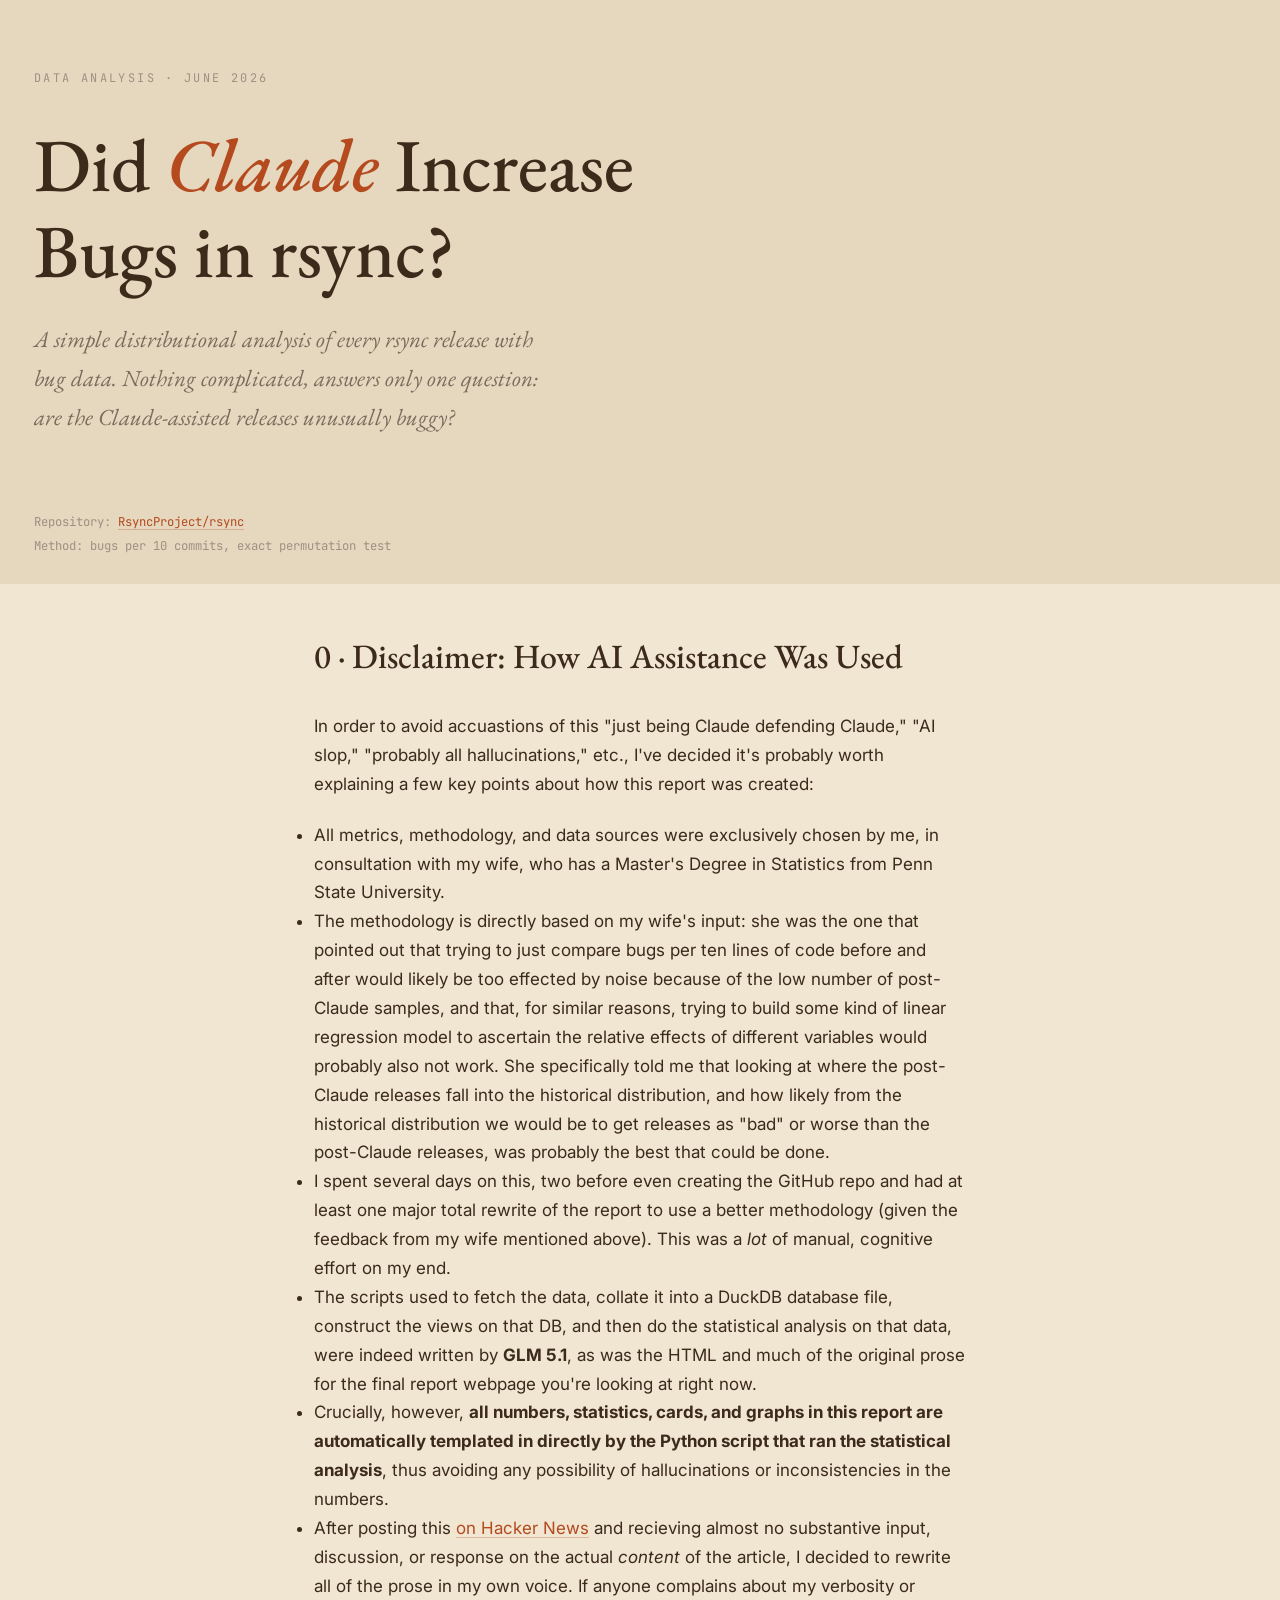
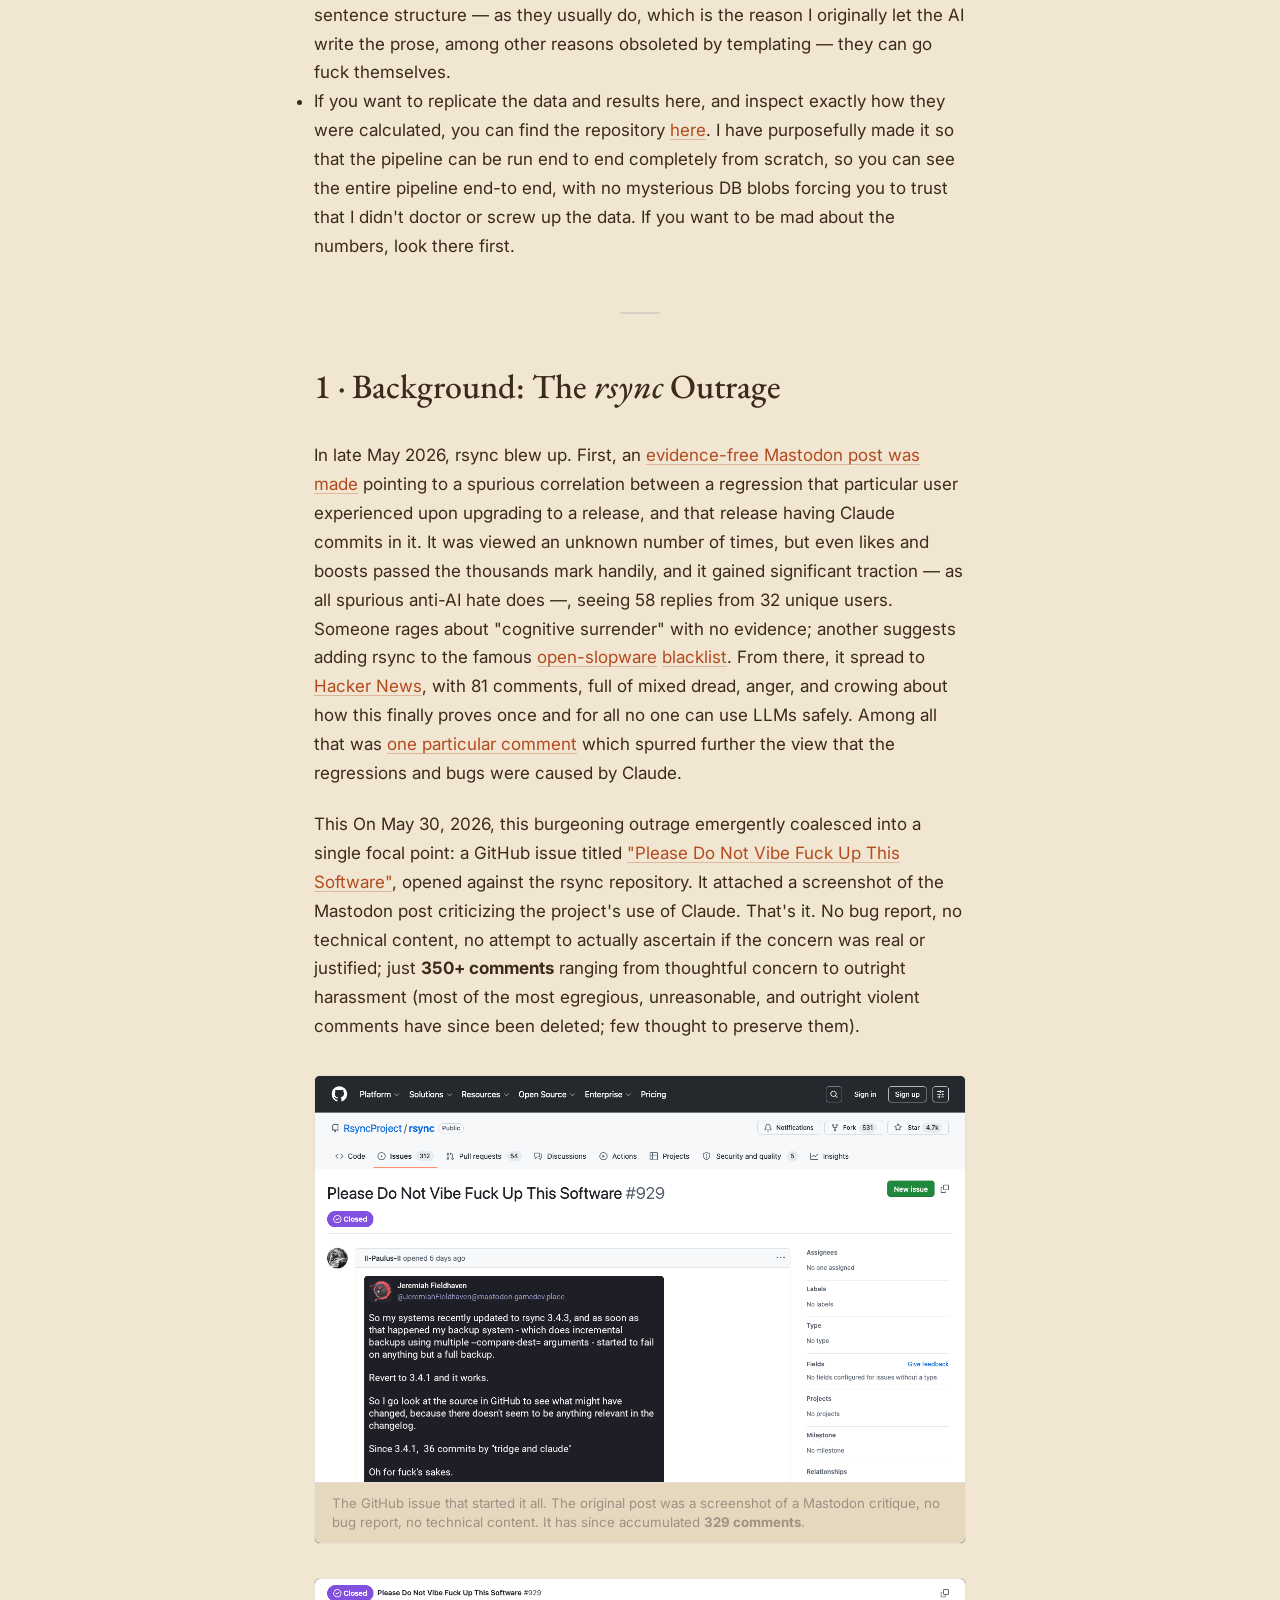
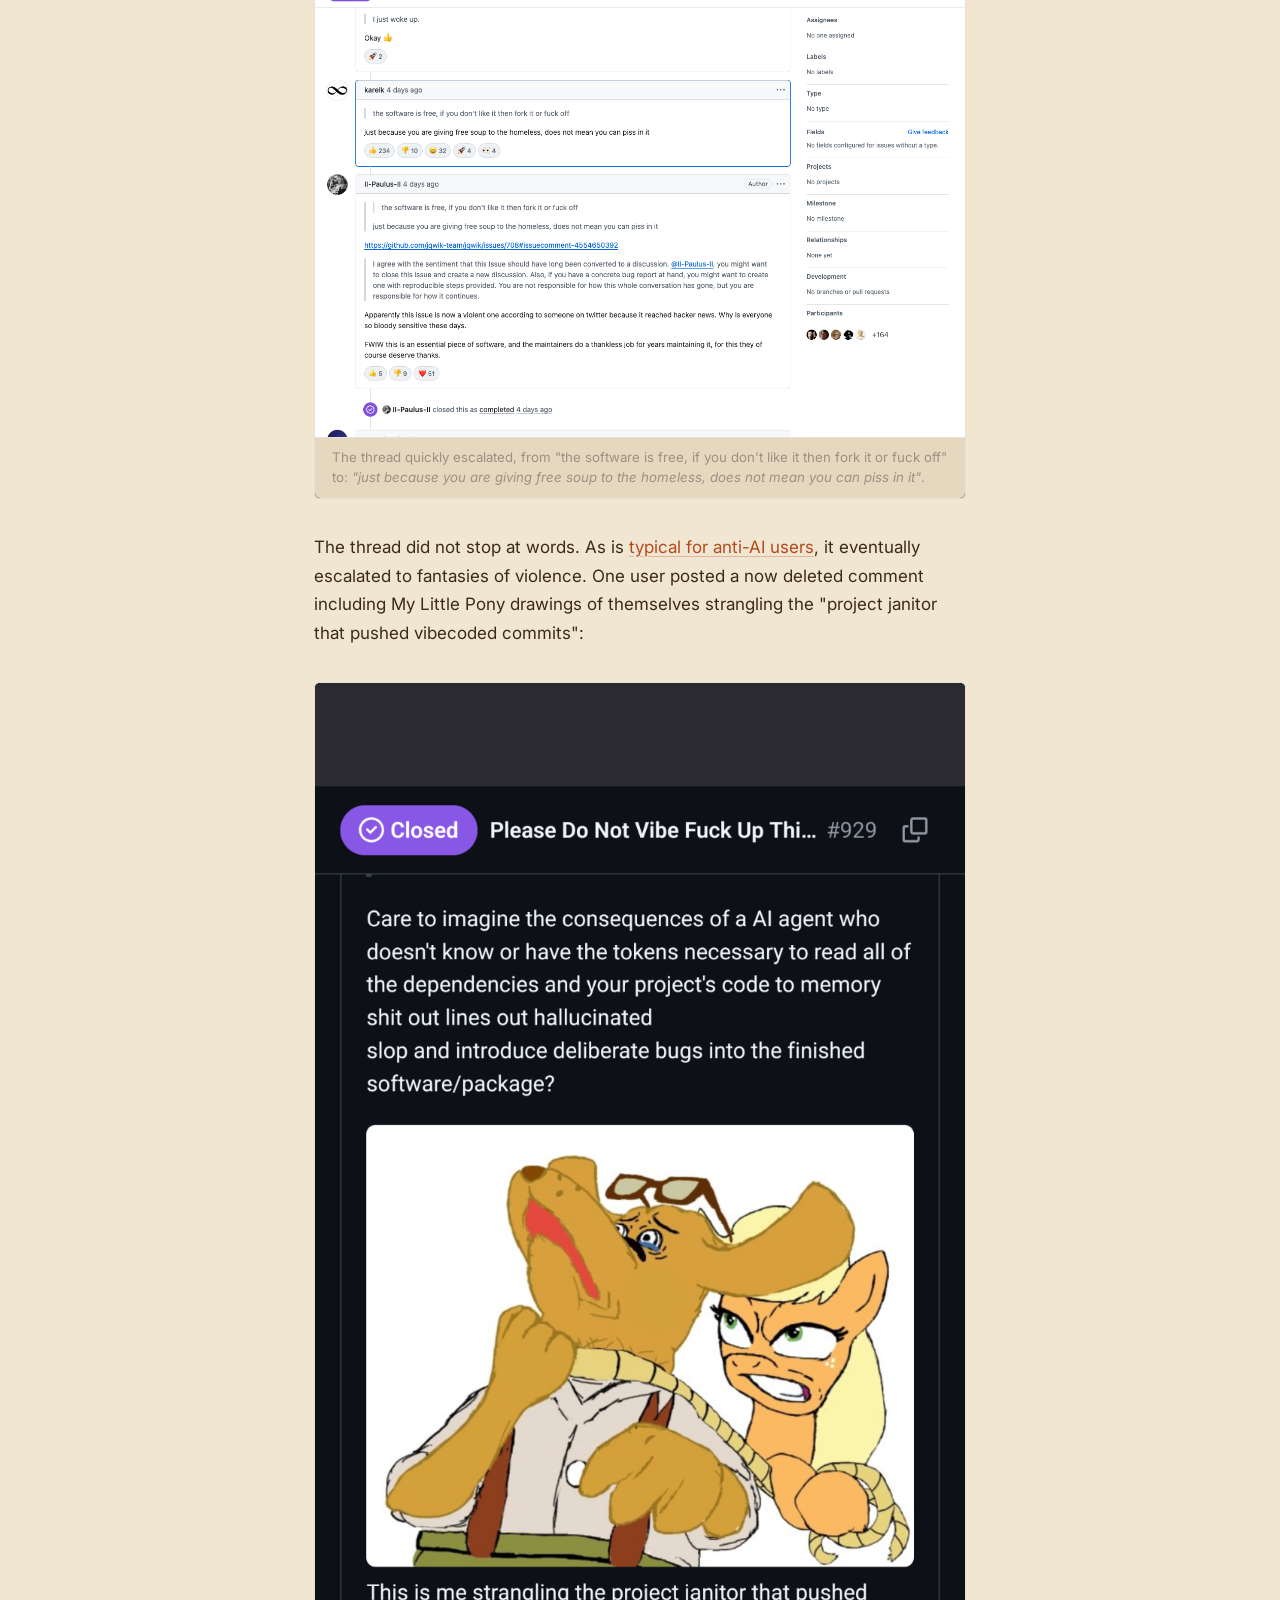
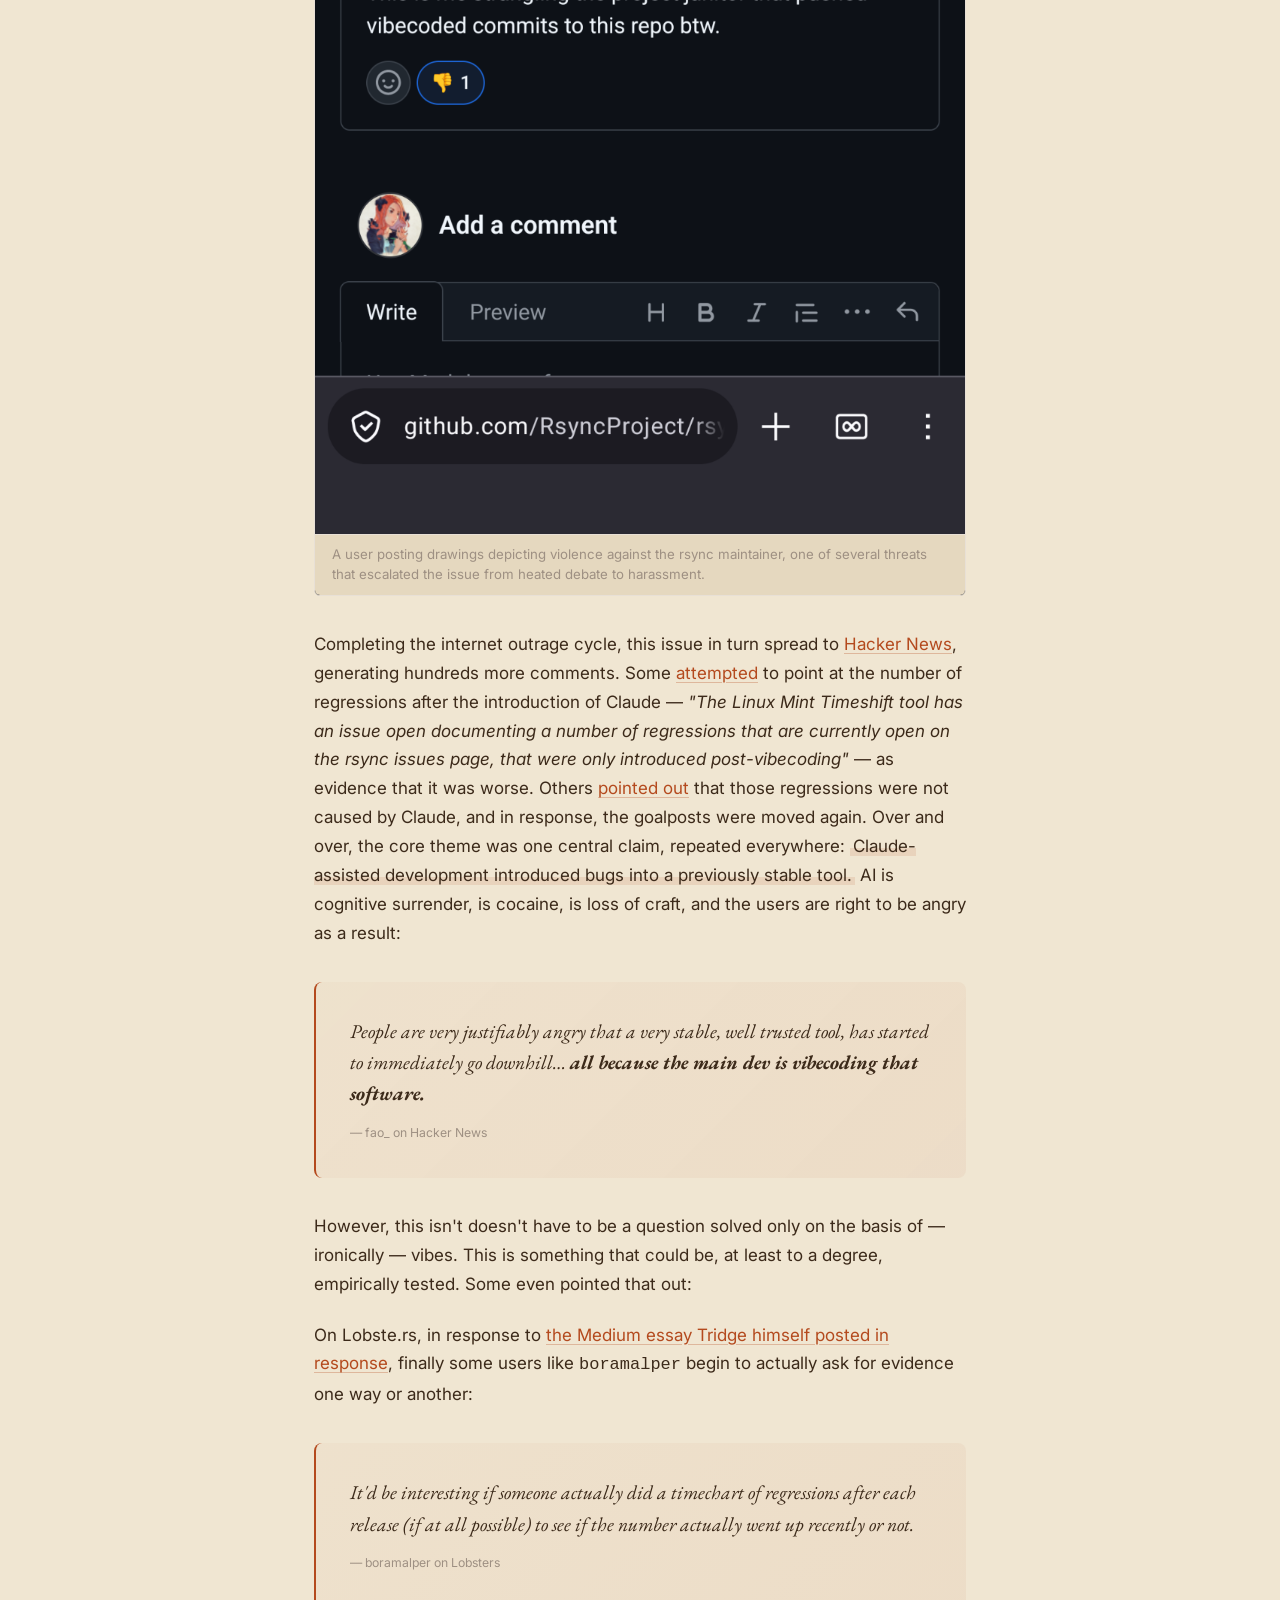
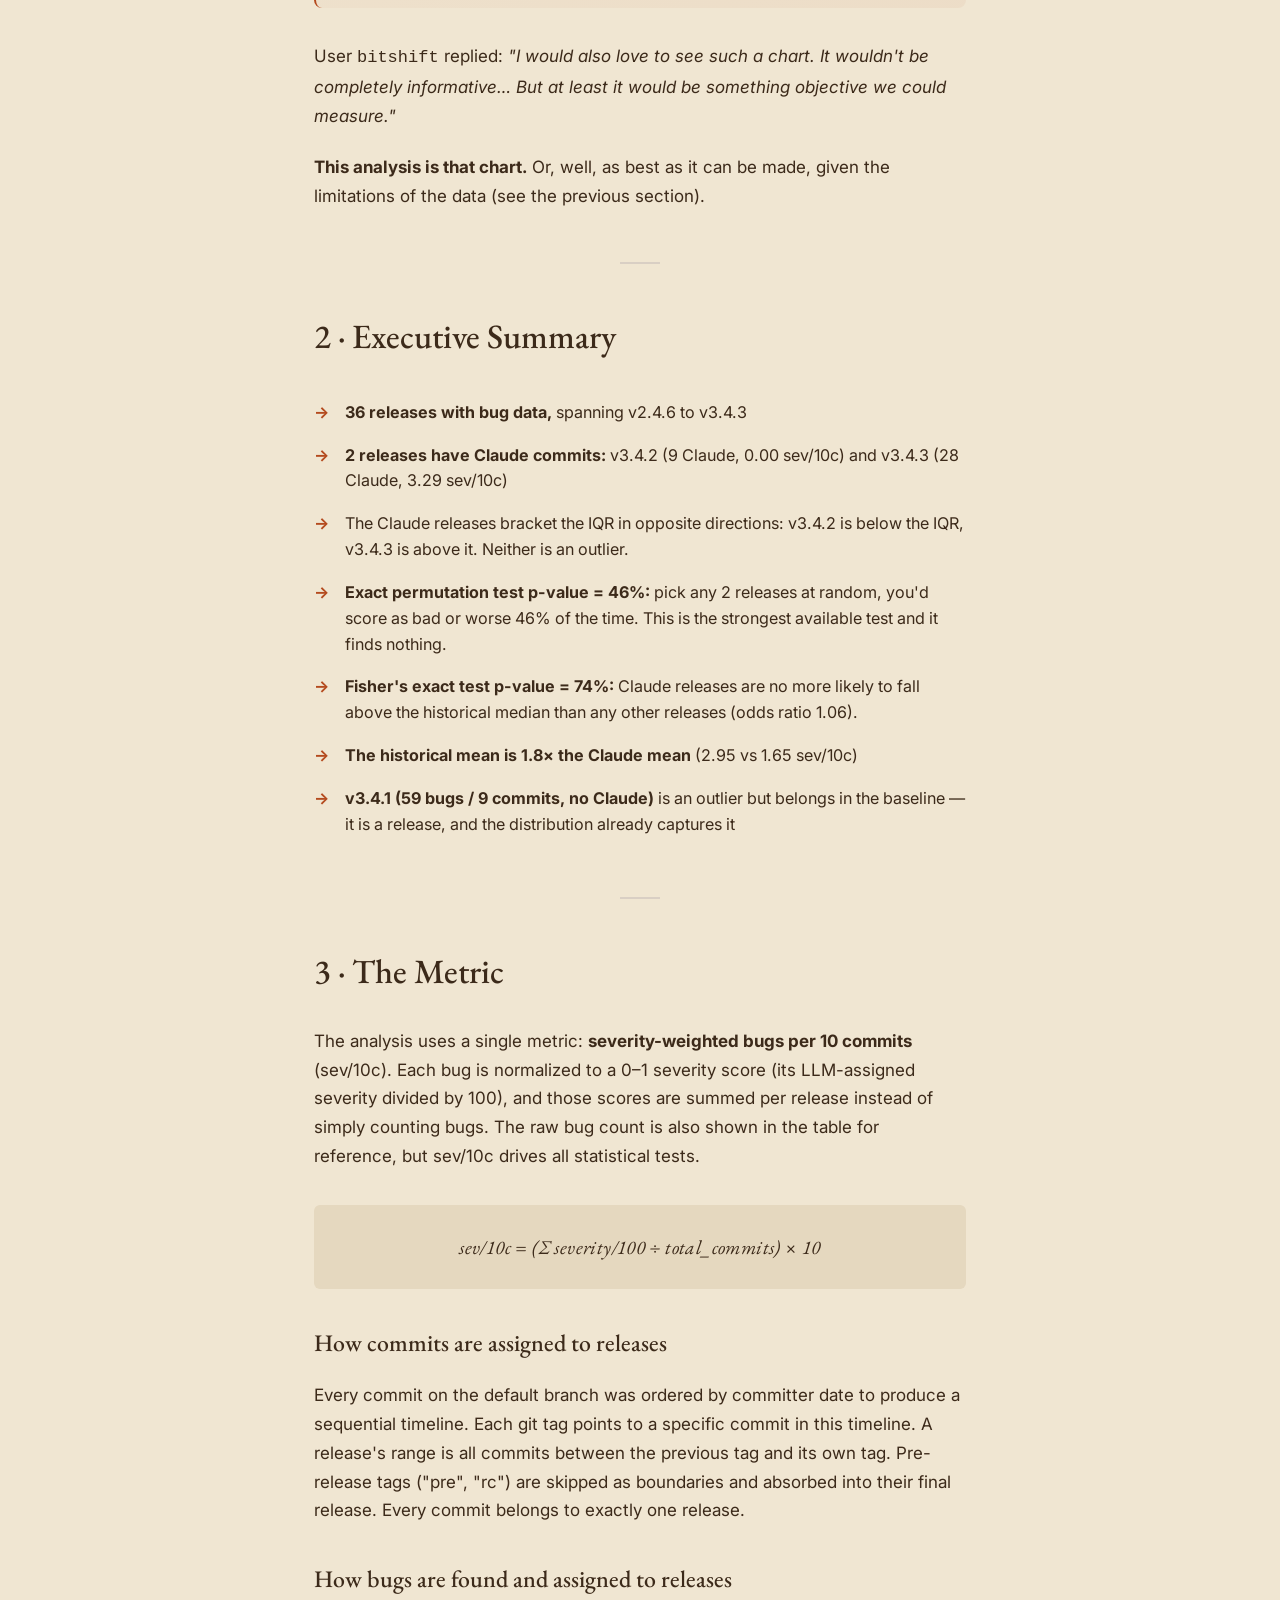
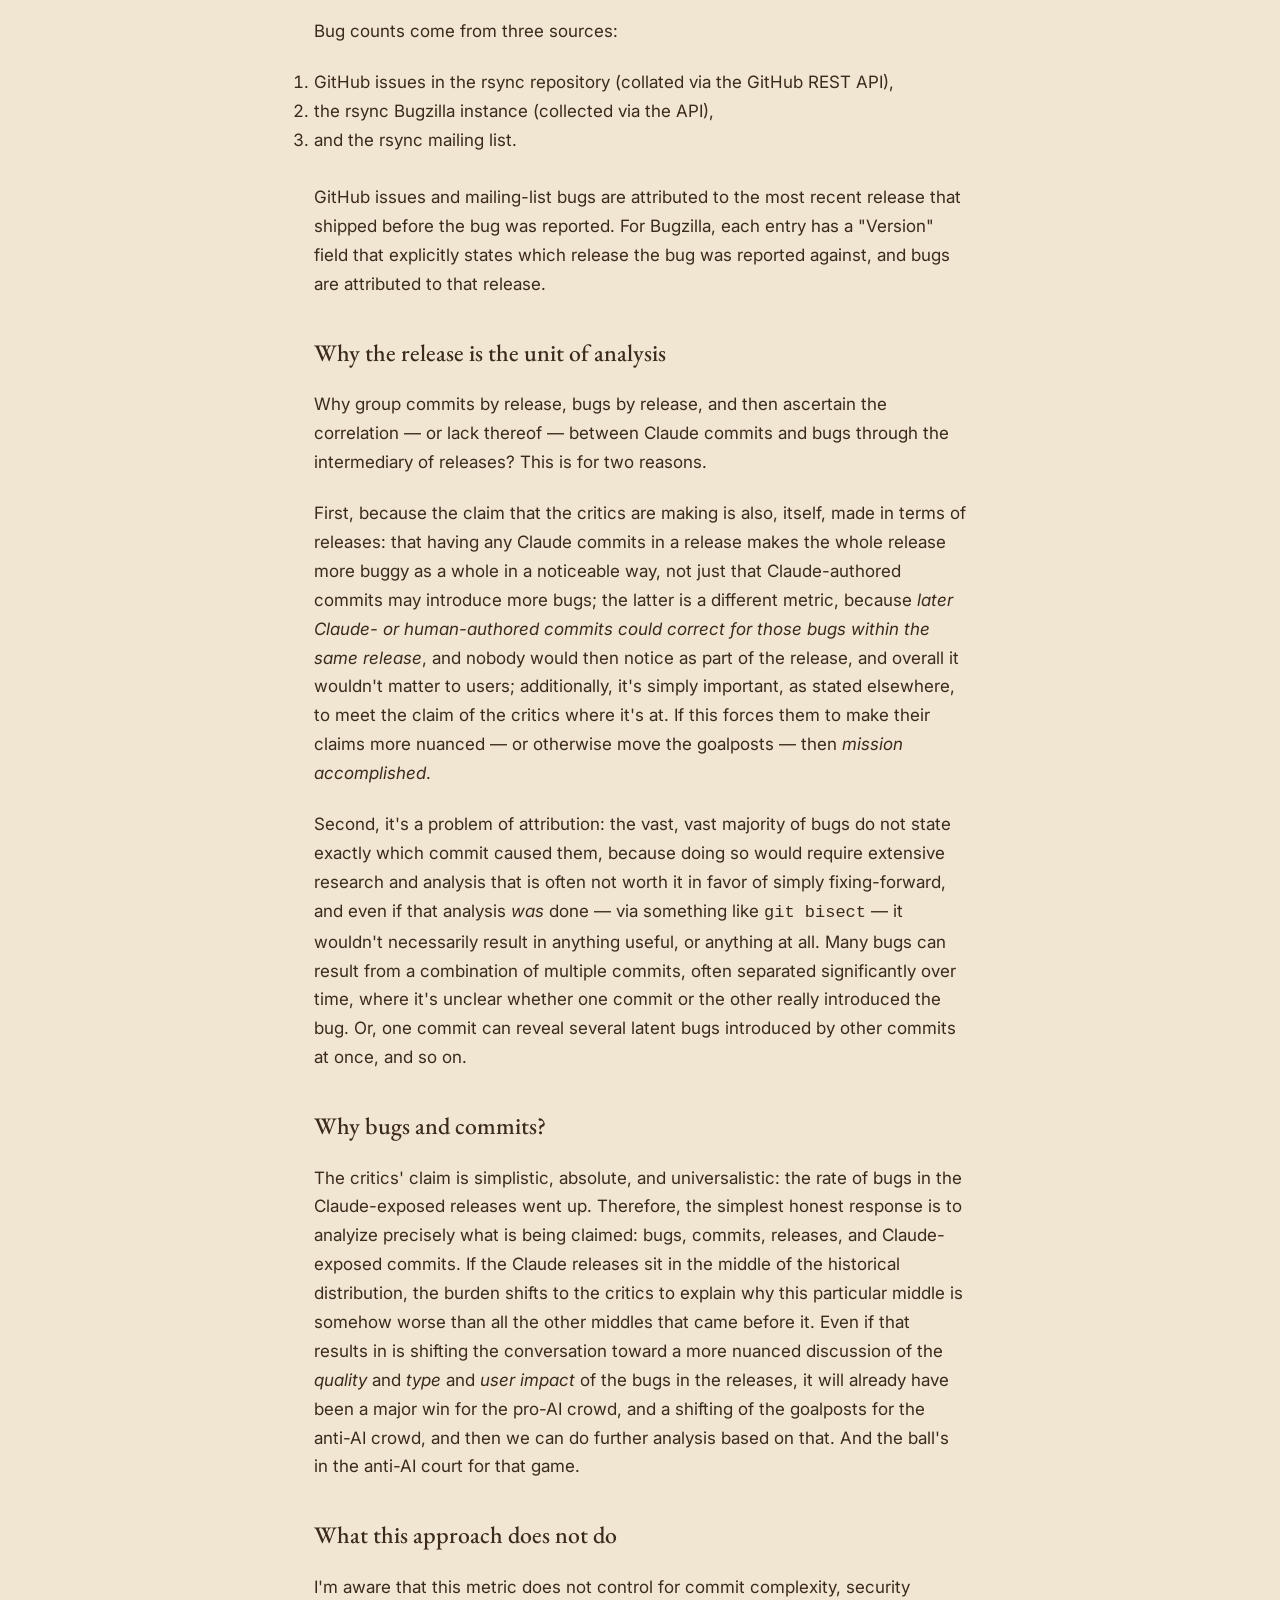
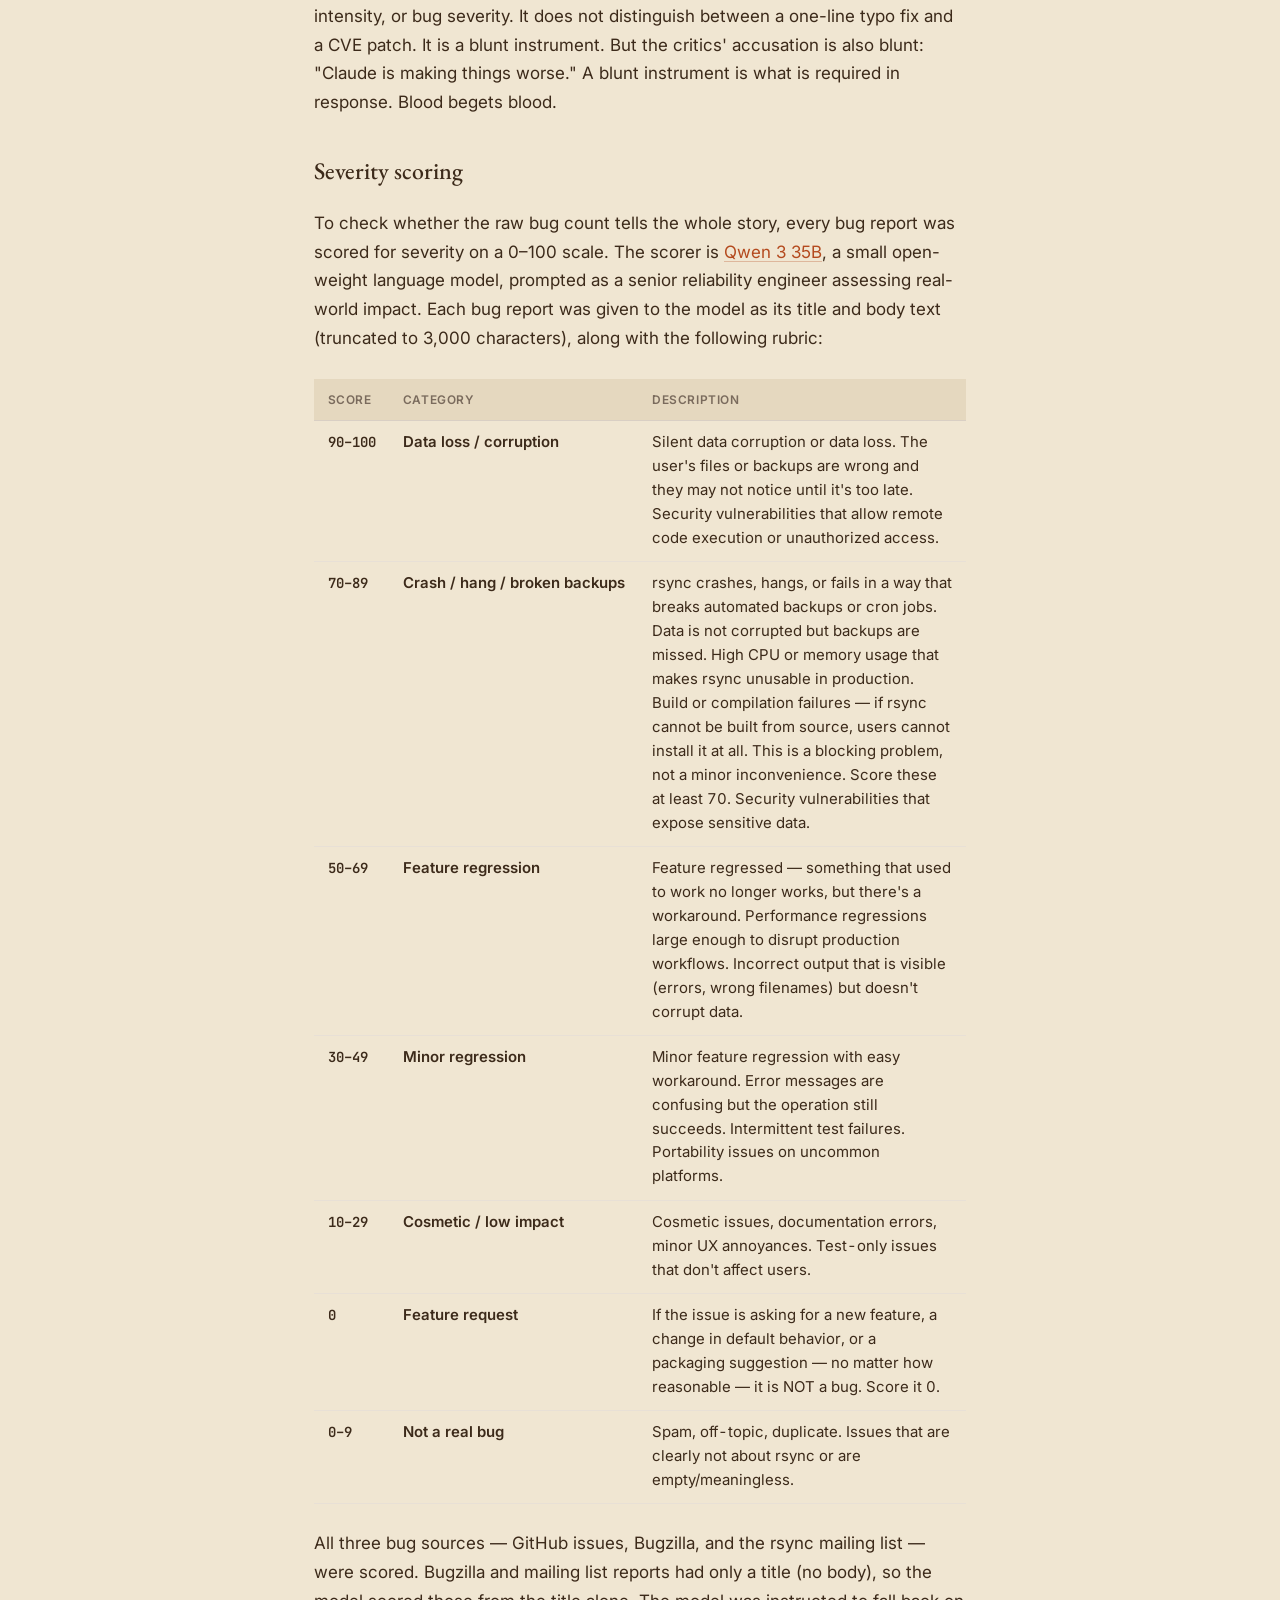
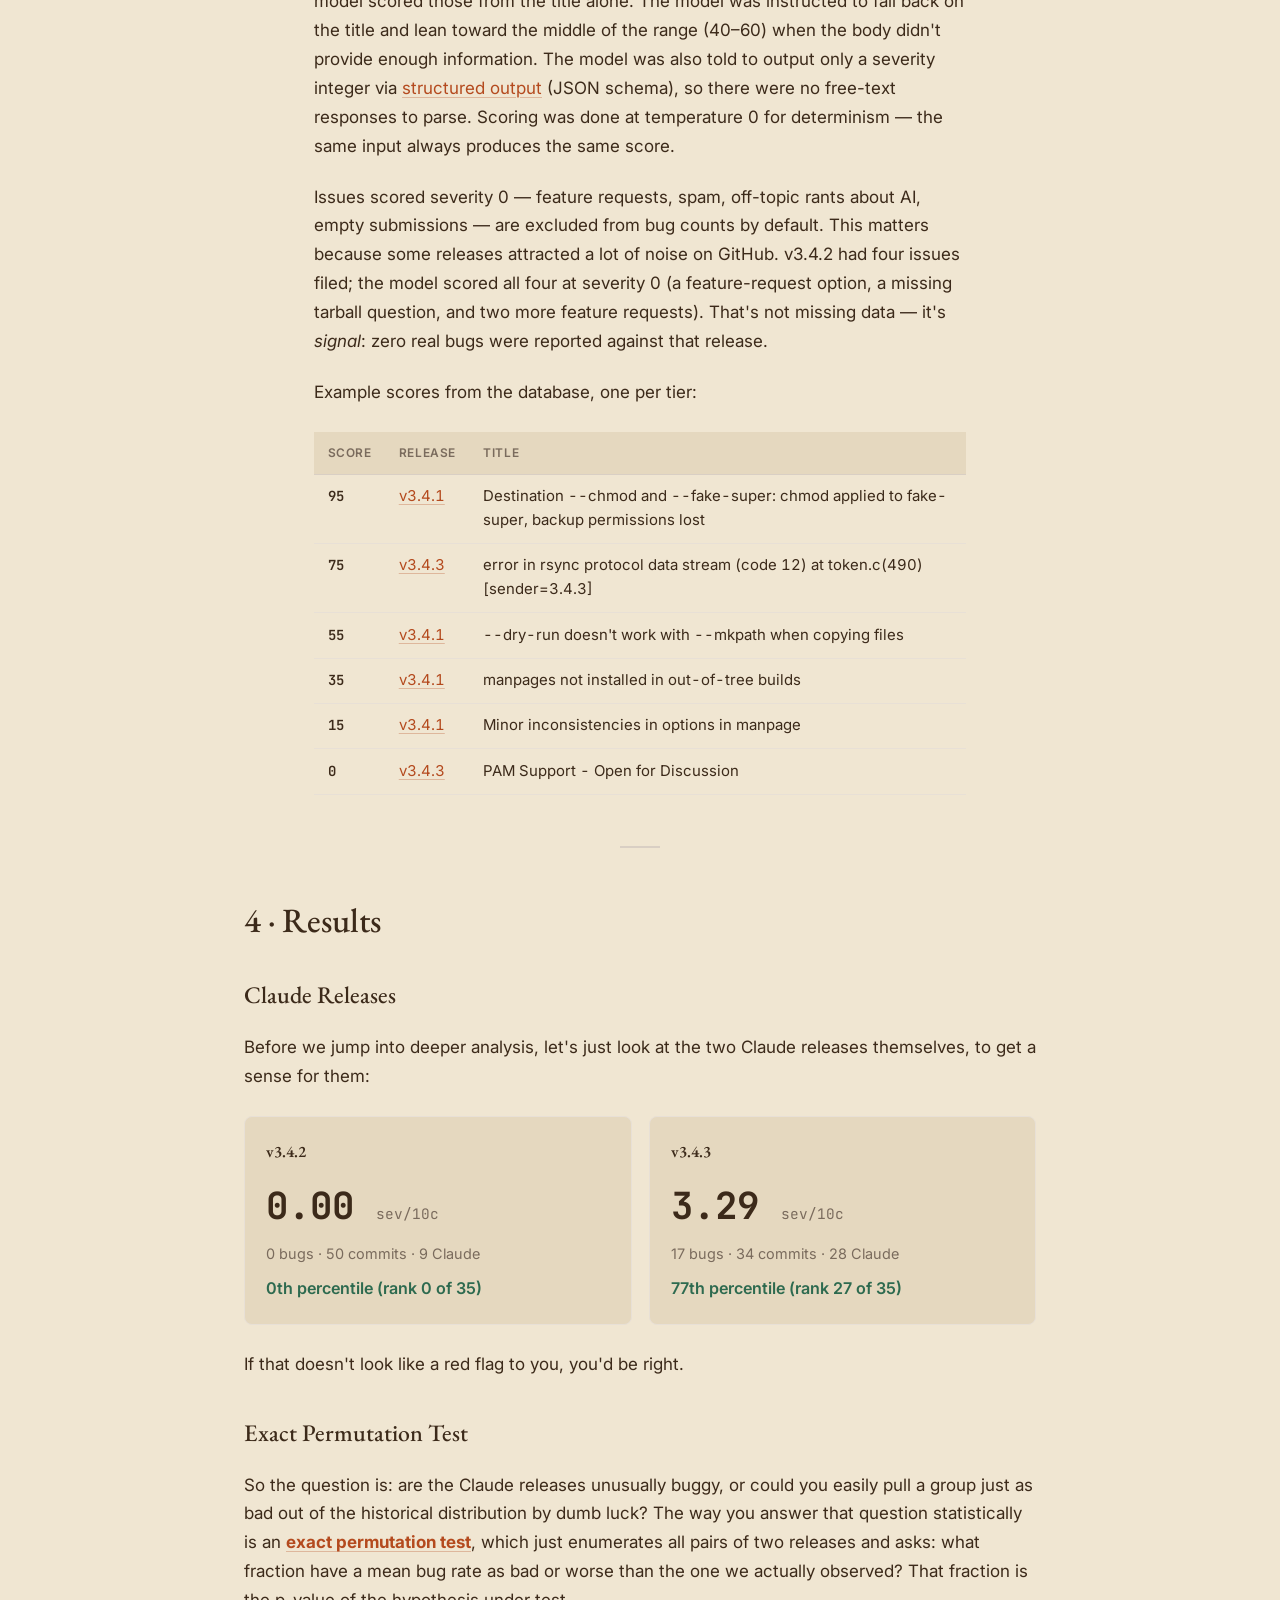
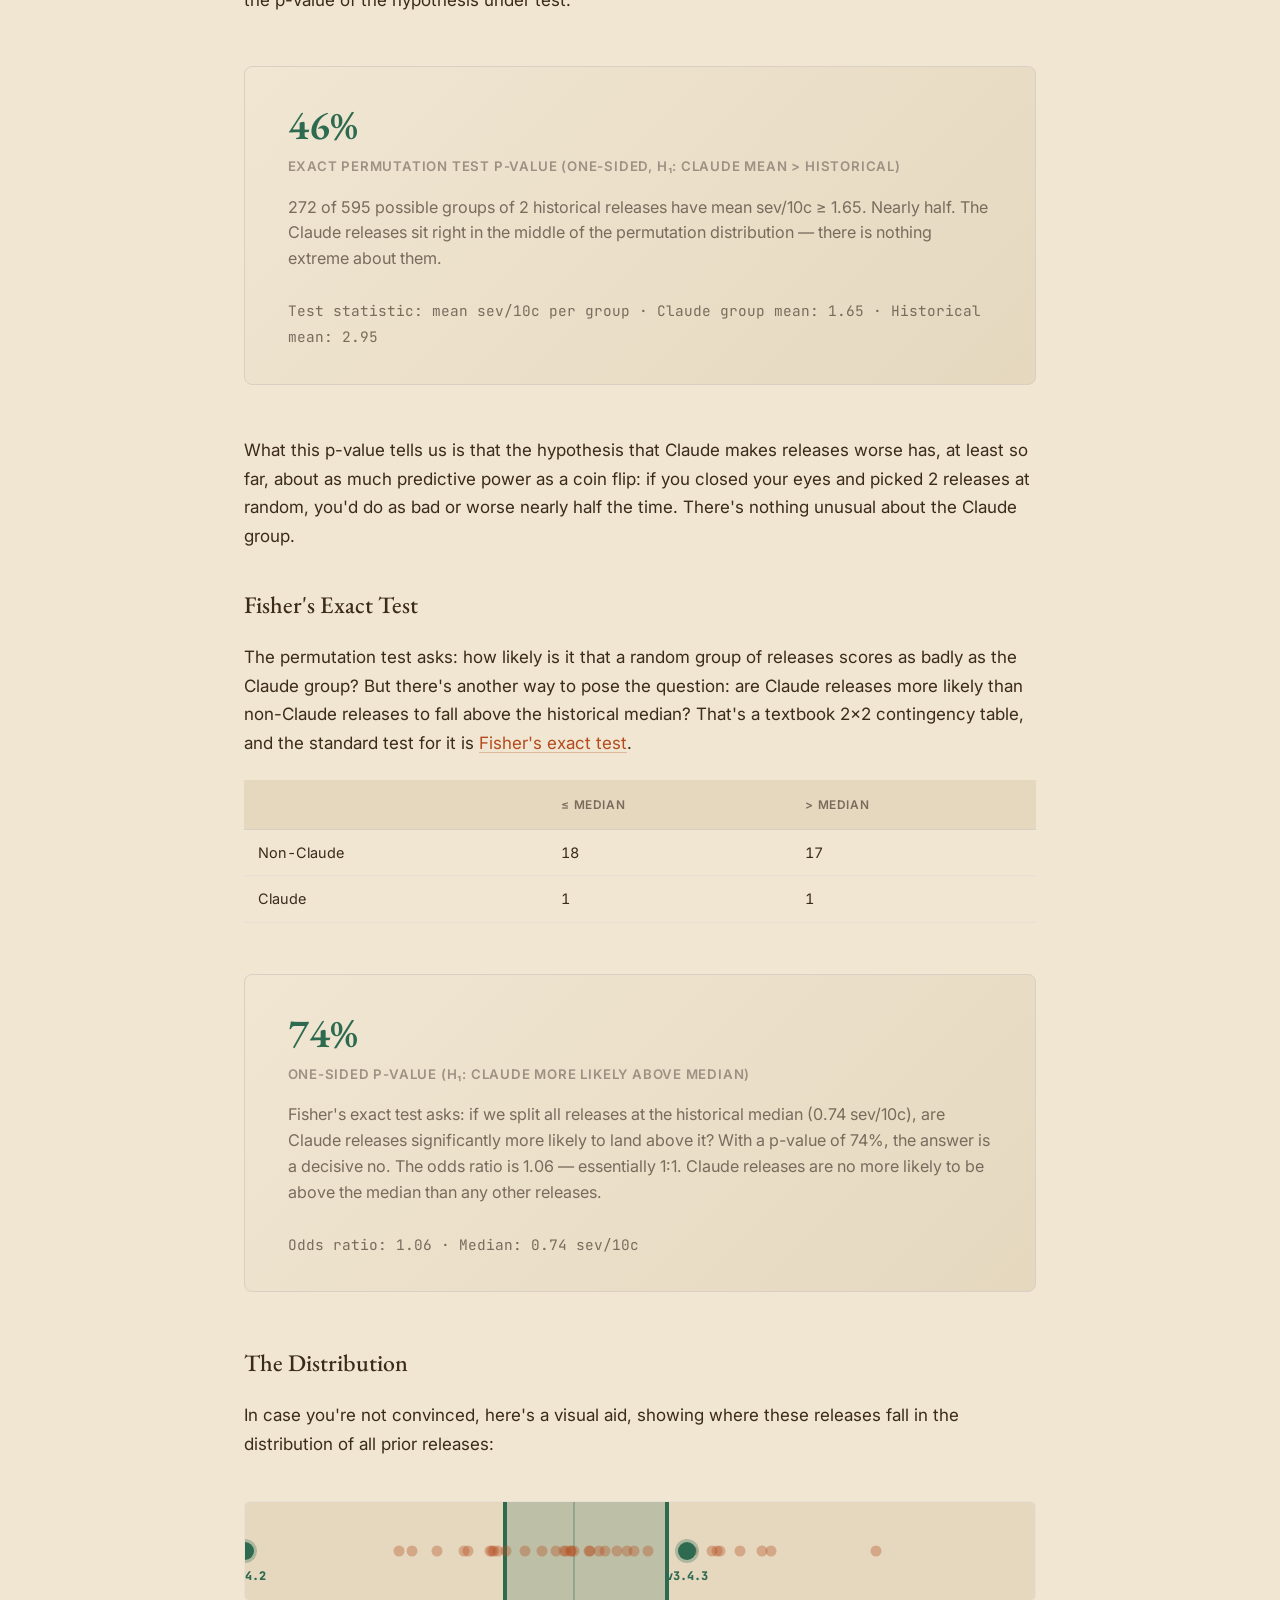
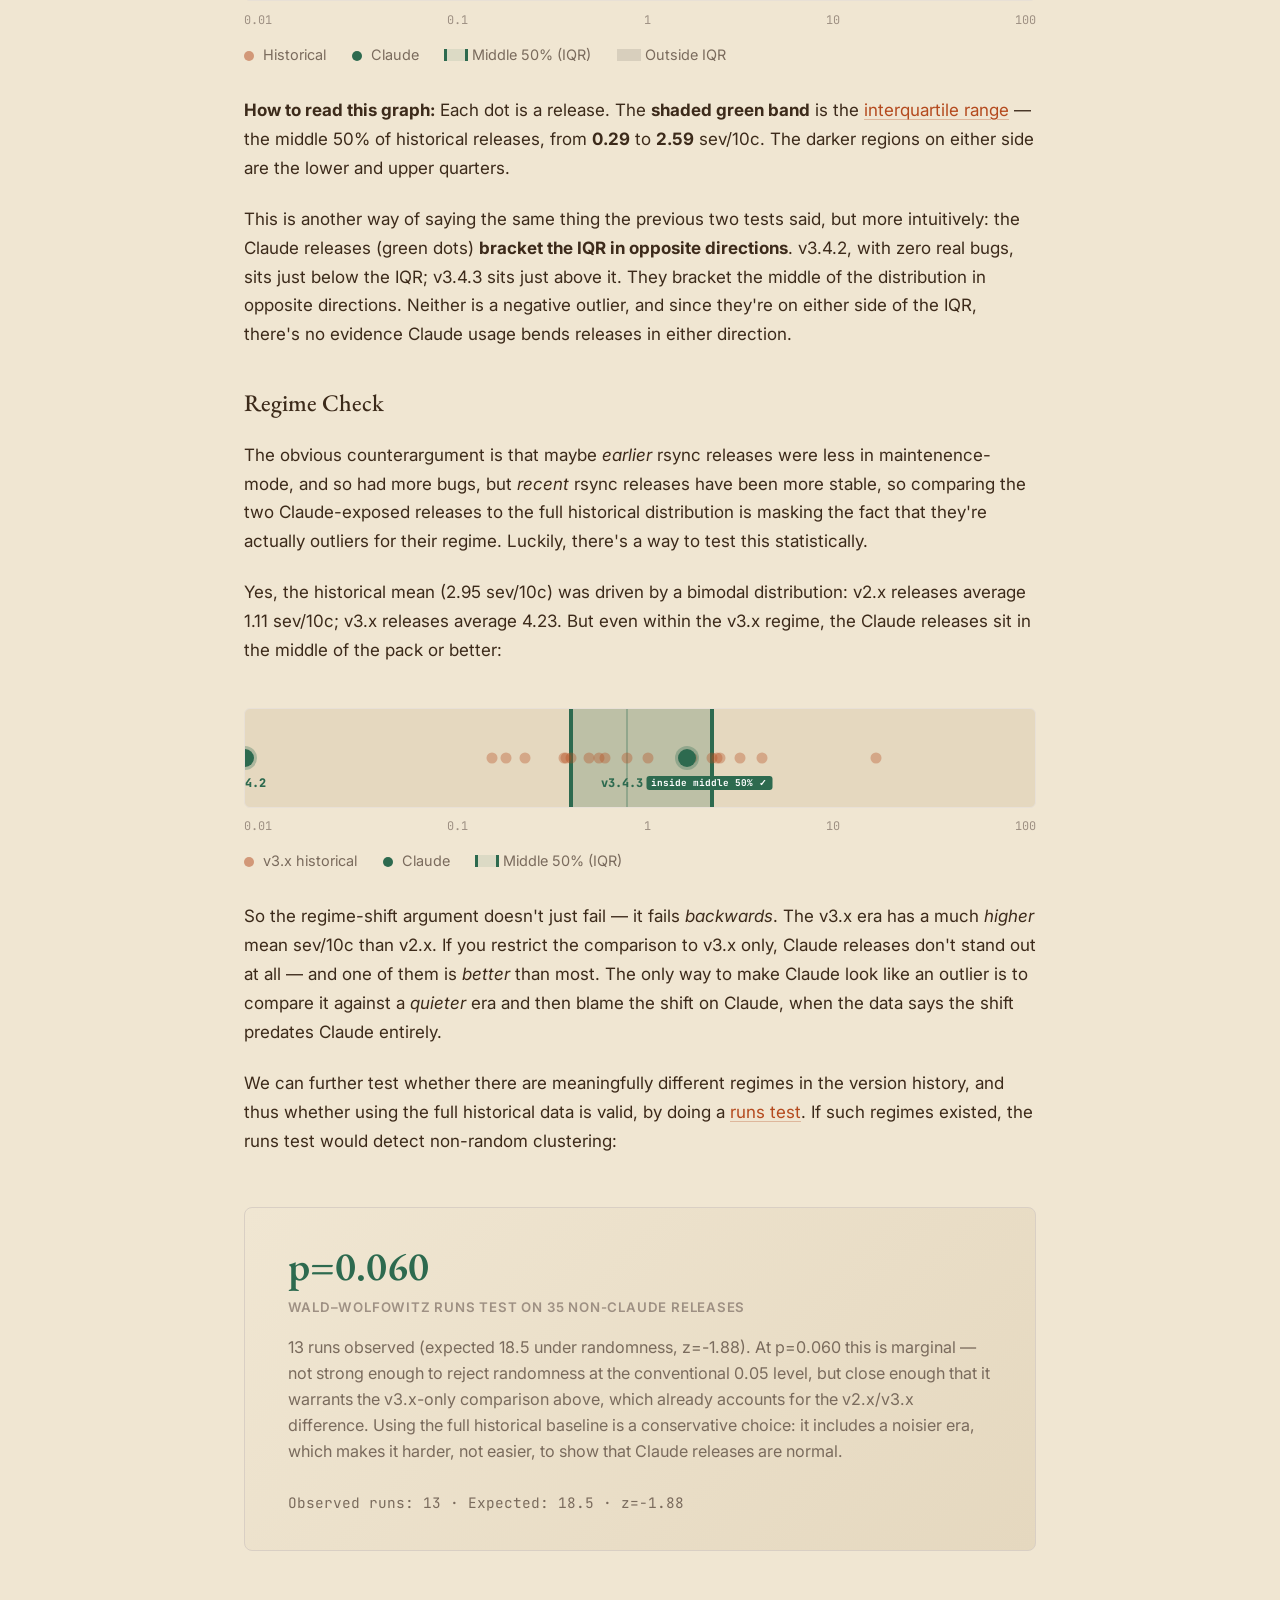
==== commit 33043972: "small edits" ====
--- a/docs/index.html
+++ b/docs/index.html
@@ -305,13 +305,15 @@
             didn't provide enough information. The model was also told to output only a severity integer via
             <a href="https://openai.com/index/introducing-structured-outputs-in-the-api/">structured output</a>
             (JSON schema), so there were no free-text responses to parse. Scoring was done at temperature&nbsp;0
-            for determinism — the same input always produces the same score.</p>
+            for determinism — the same input always produces the same score.
+        </p>
 
         <p>Issues scored severity&nbsp;0 — feature requests, spam, off-topic rants about AI, empty submissions — are
             excluded from bug counts by default. This matters because some releases attracted a lot of noise on
             GitHub. v3.4.2 had four issues filed; the model scored all four at severity&nbsp;0 (a feature-request
             option, a missing tarball question, and two more feature requests). That's not missing data — it's
-            <em>signal</em>: zero real bugs were reported against that release.</p>
+            <em>signal</em>: zero real bugs were reported against that release.
+        </p>
 
         <p>Example scores from the database, one per tier:</p>
 
@@ -500,7 +502,8 @@
             This is another way of saying the same thing the previous two tests said, but more
             intuitively: the Claude releases (green dots) <strong>bracket the IQR in opposite directions</strong>. v3.4.2, with zero real
             bugs, sits just below the IQR; v3.4.3 sits just above it. They bracket the middle of the distribution
-            in opposite directions. Neither is an outlier.
+            in opposite directions. Neither is a negative outlier, and since they're on either side of the IQR, there's
+            no evidence Claude usage bends releases in either direction.
         </p>
 
         <h3>Regime Check</h3>
@@ -568,7 +571,8 @@
         <p>We can further test whether there are meaningfully different regimes in the version history, and thus
             whether using the full historical data is valid, by doing a
             <a href="https://en.wikipedia.org/wiki/Wald%E2%80%93Wolfowitz_runs_test">runs test</a>.
-            If such regimes existed, the runs test would detect non-random clustering:</p>
+            If such regimes existed, the runs test would detect non-random clustering:
+        </p>
 
         <div class="result-callout">
             <div class="result-number">p=0.060</div>
@@ -685,7 +689,8 @@
                 <div class="score-body">
                     <div class="score-claim">"The Claude releases are statistically indistinguishable from historical
                         releases"</div>
-                    <div class="score-evidence">One Claude release sits just below the IQR (v3.4.2, with zero real bugs), the other just above it.
+                    <div class="score-evidence">One Claude release sits just below the IQR (v3.4.2, with zero real
+                        bugs), the other just above it.
                         They bracket the middle of the distribution in opposite directions — neither is an outlier.
                         The exact permutation test yields a p-value of <strong>46%</strong> — pick any
                         2 releases at random and you'd do as bad or worse nearly half the time.
@@ -721,7 +726,8 @@
                 <div class="score-verdict no">✗</div>
                 <div class="score-body">
                     <div class="score-claim">"Claude clearly made things worse"</div>
-                    <div class="score-evidence">The Claude releases bracket the IQR — one below, one above. Neither is an outlier.
+                    <div class="score-evidence">The Claude releases bracket the IQR — one below, one above. Neither is
+                        an outlier.
                         There is no distributional evidence of harm. The claim rests entirely on a post-hoc correlation
                         observed by a social media user.</div>
                 </div>
@@ -757,6 +763,7 @@
 
     <div class="closing">
         <div class="page">
+            <h2>Discussion, and Tridge's Response</h2>
             <p>So, why do people feel like they've been betrayed? A lot of it is just sheer, blind outrage at the use of
                 LLMs. However, there are some confounders that might have caused people to feel that way:</p>
 
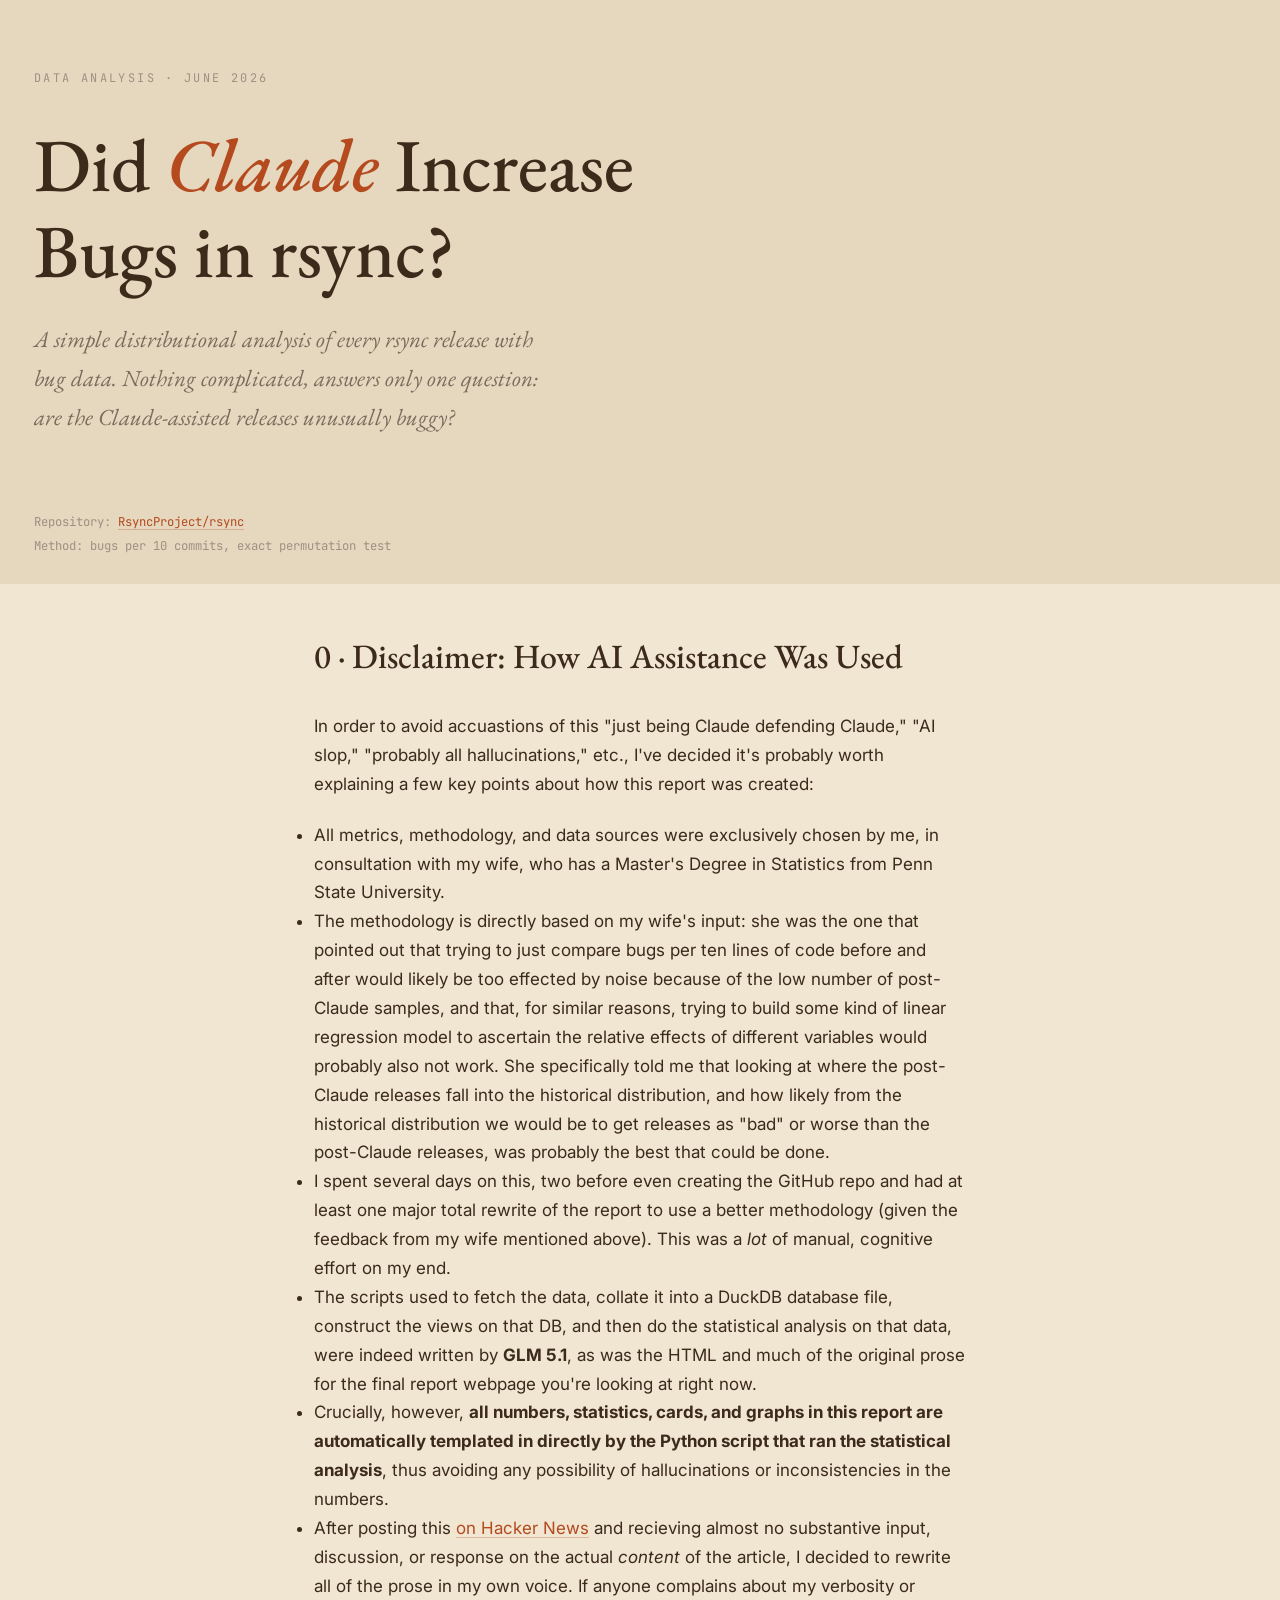
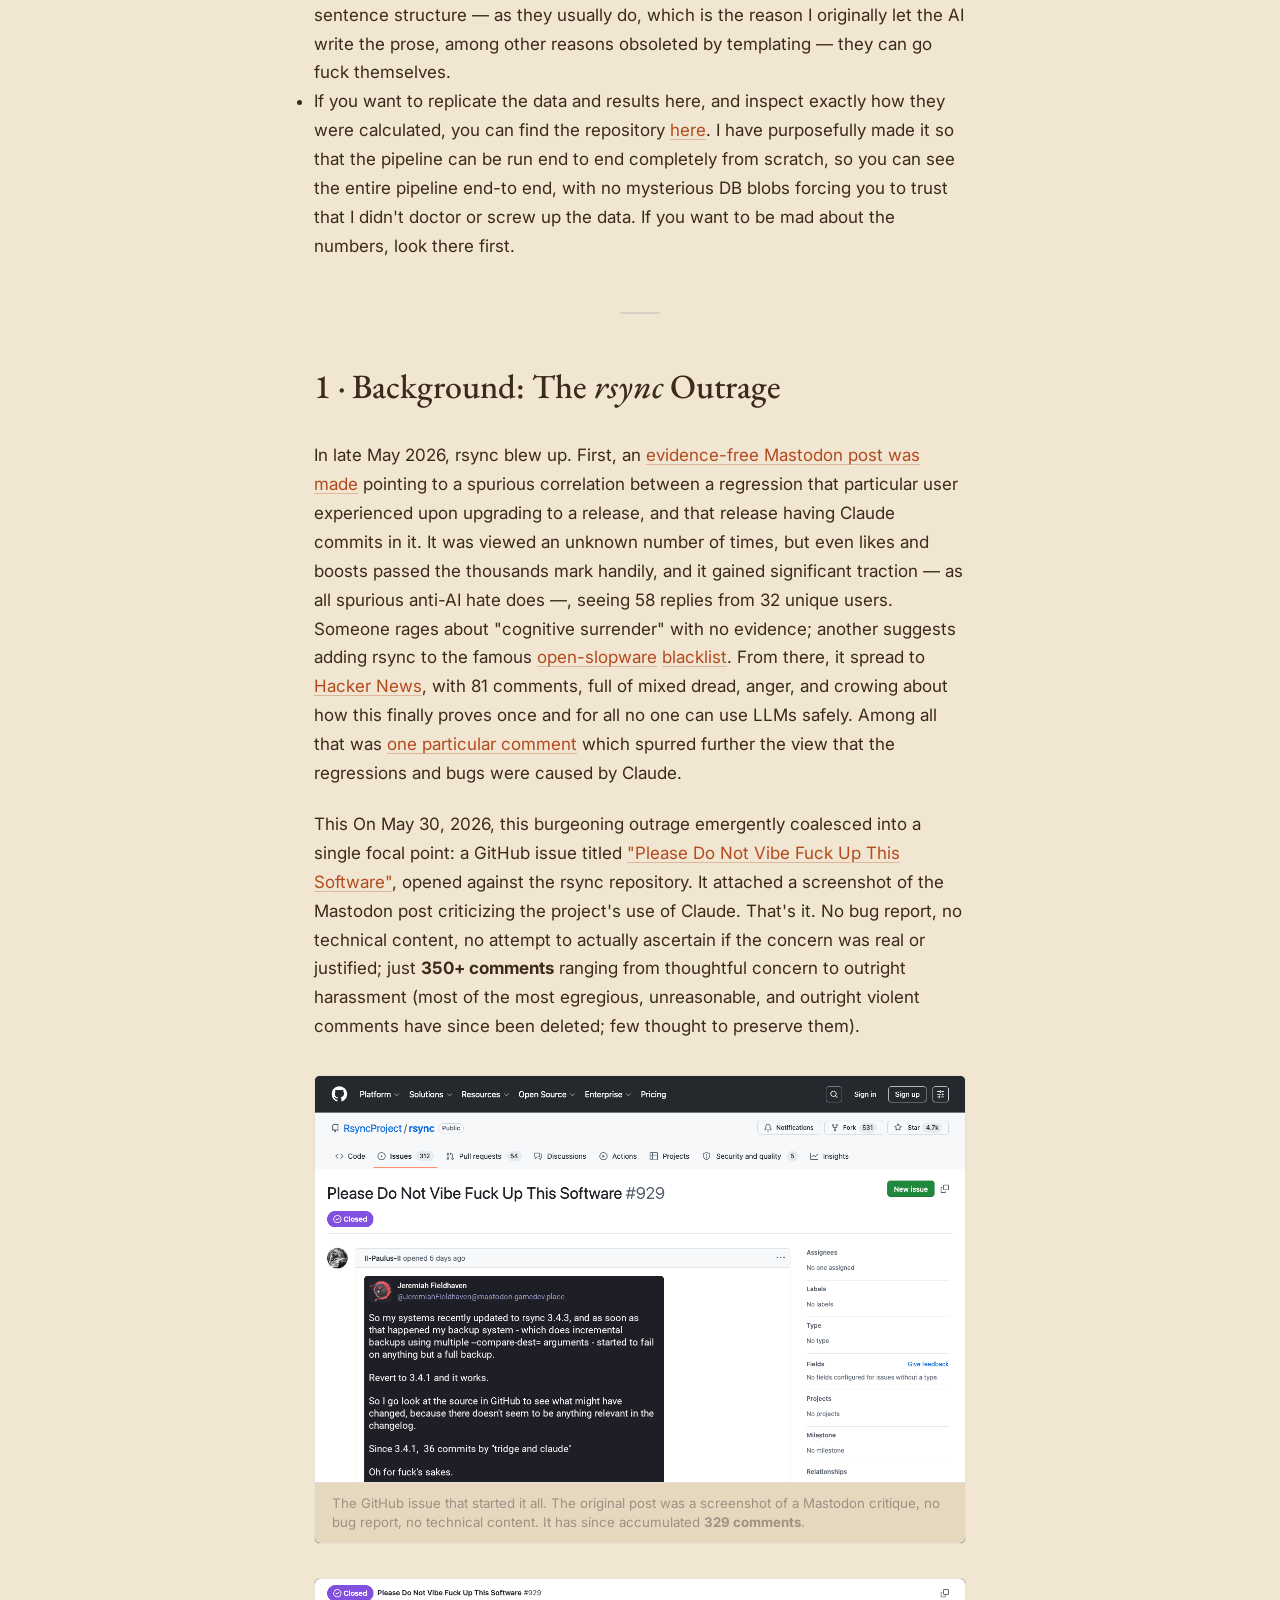
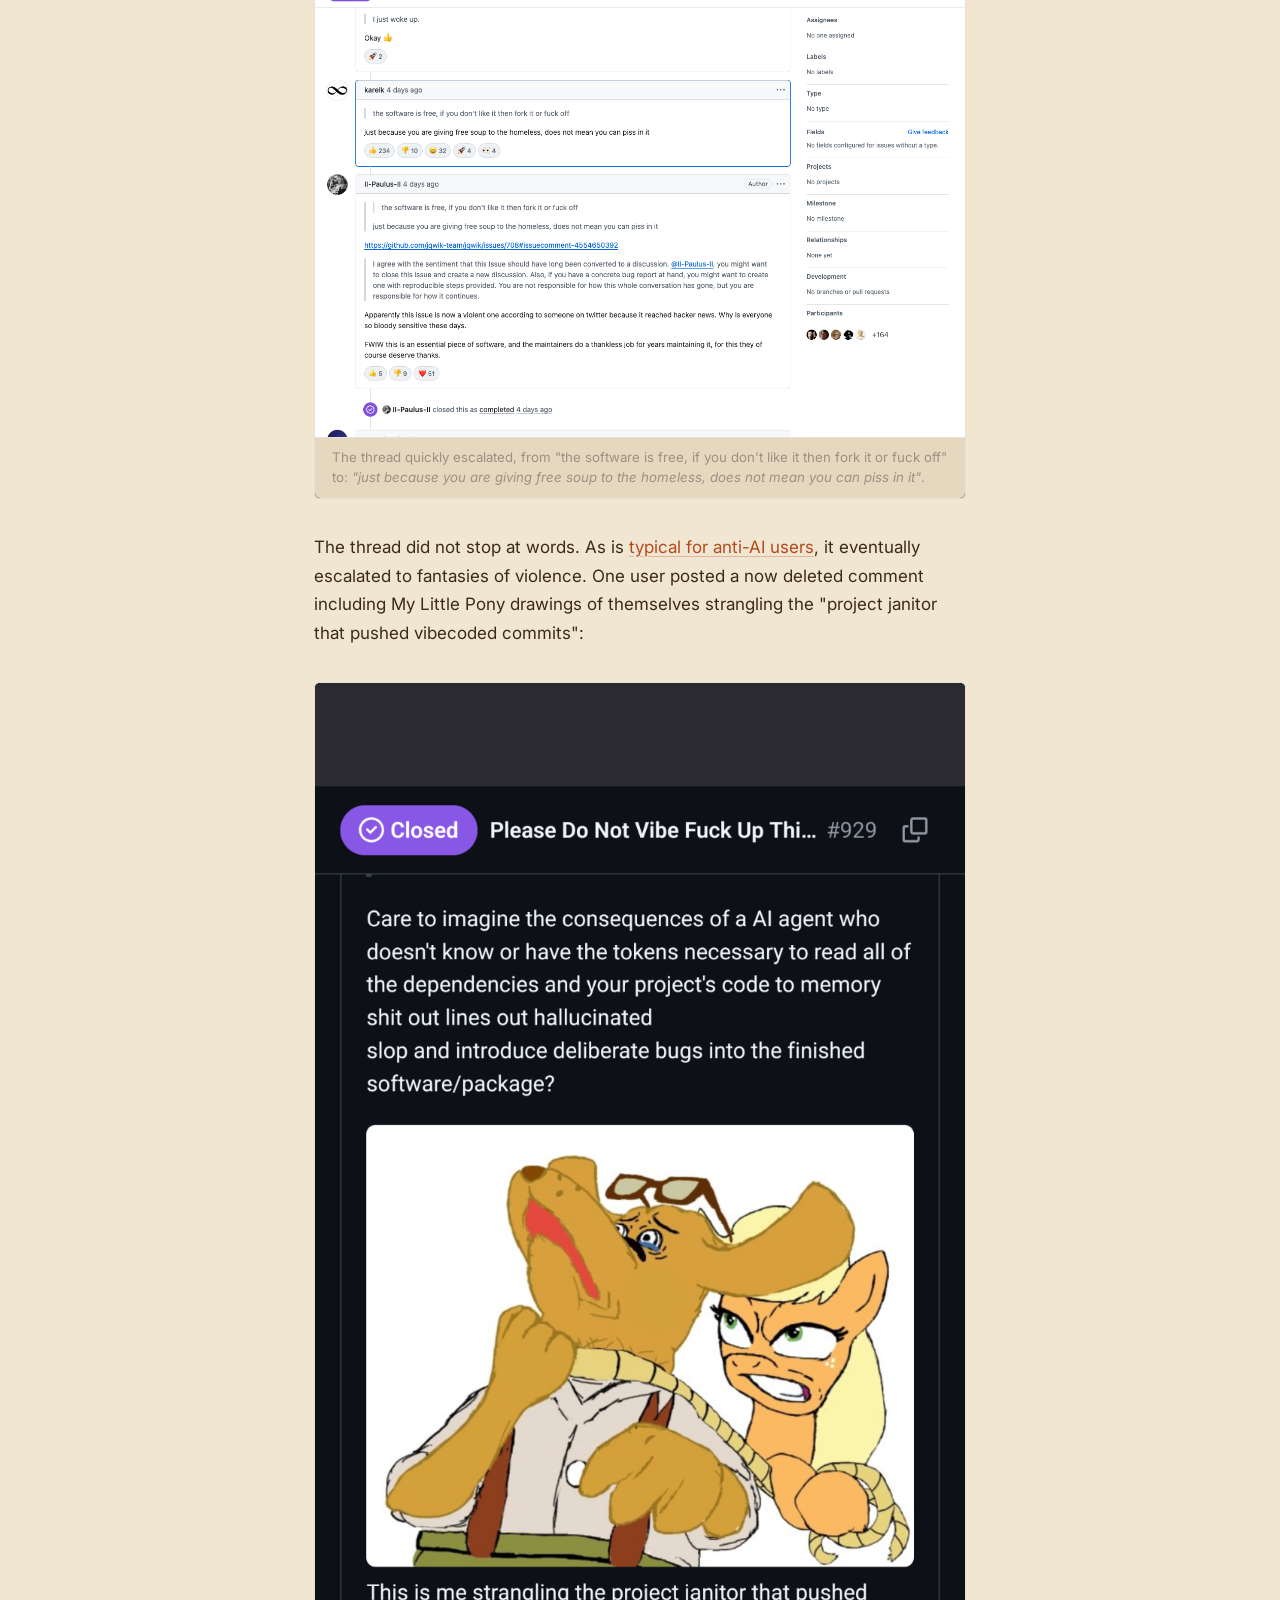
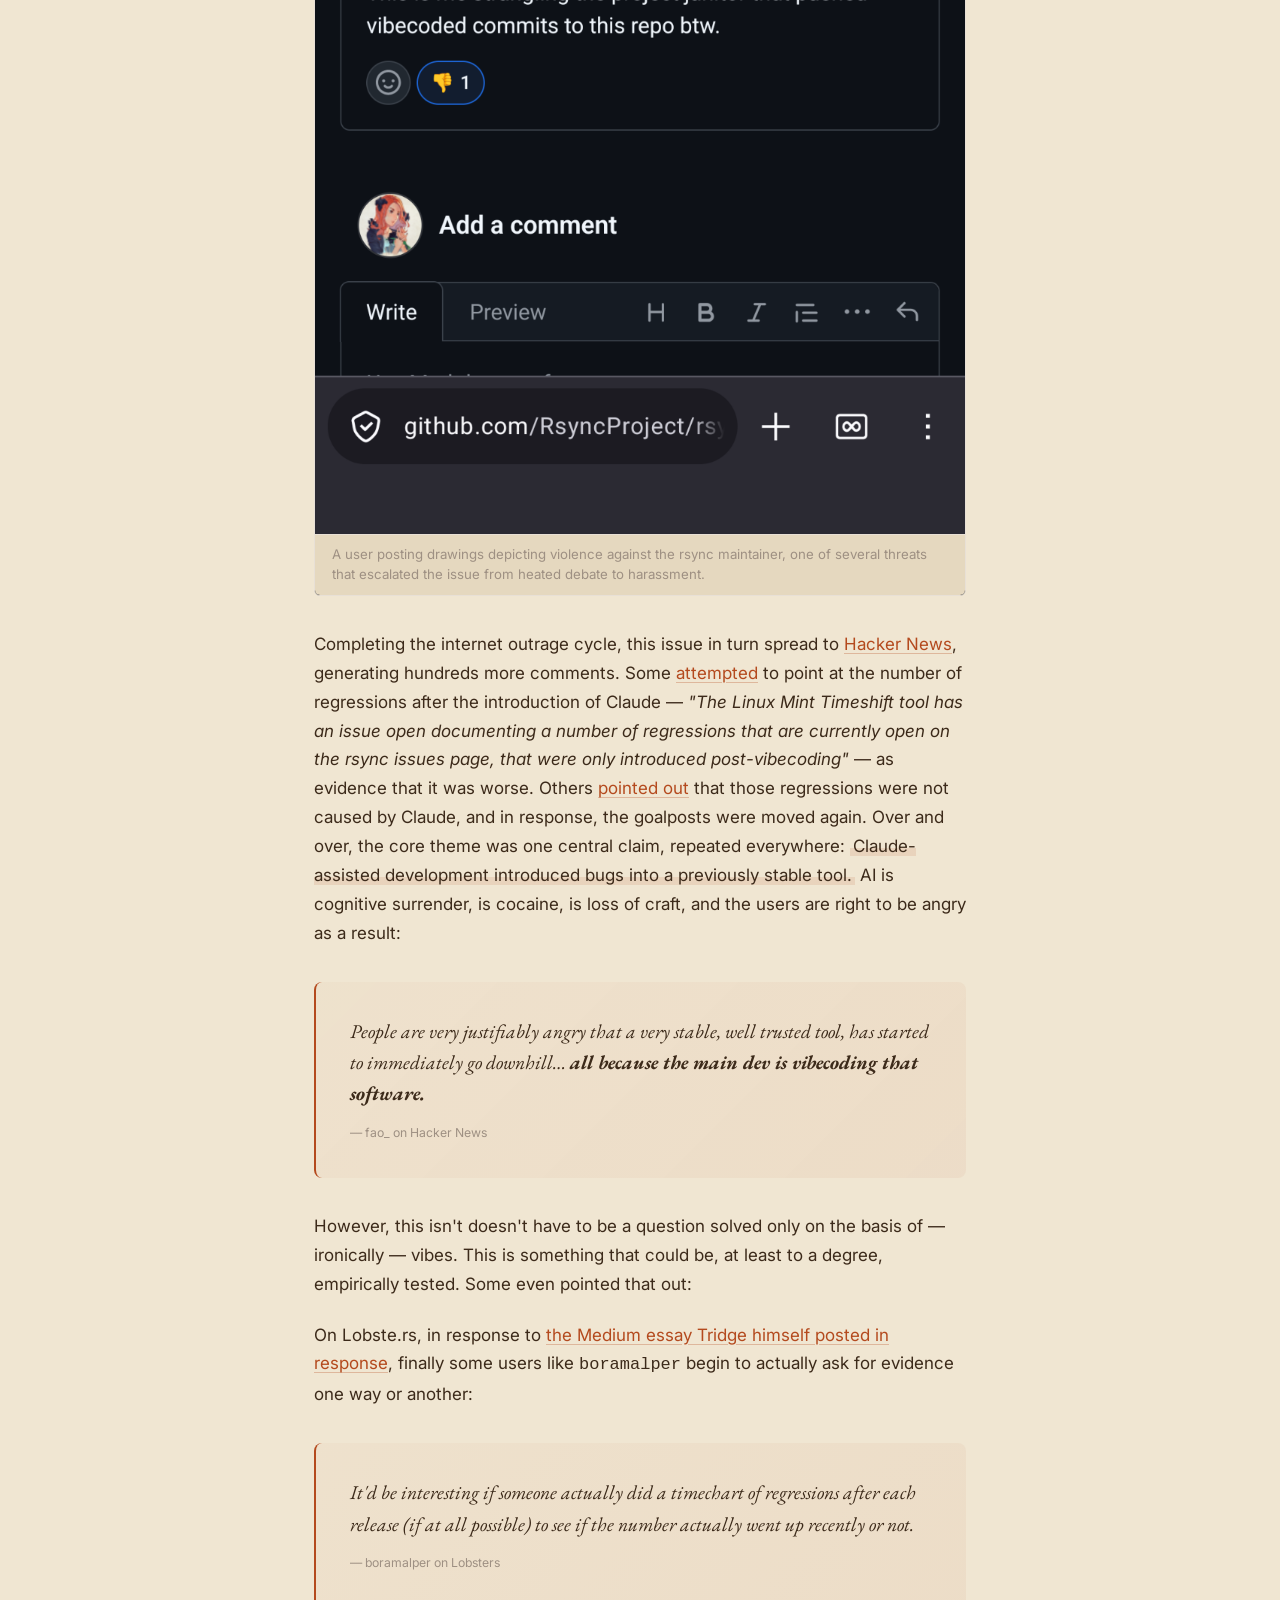
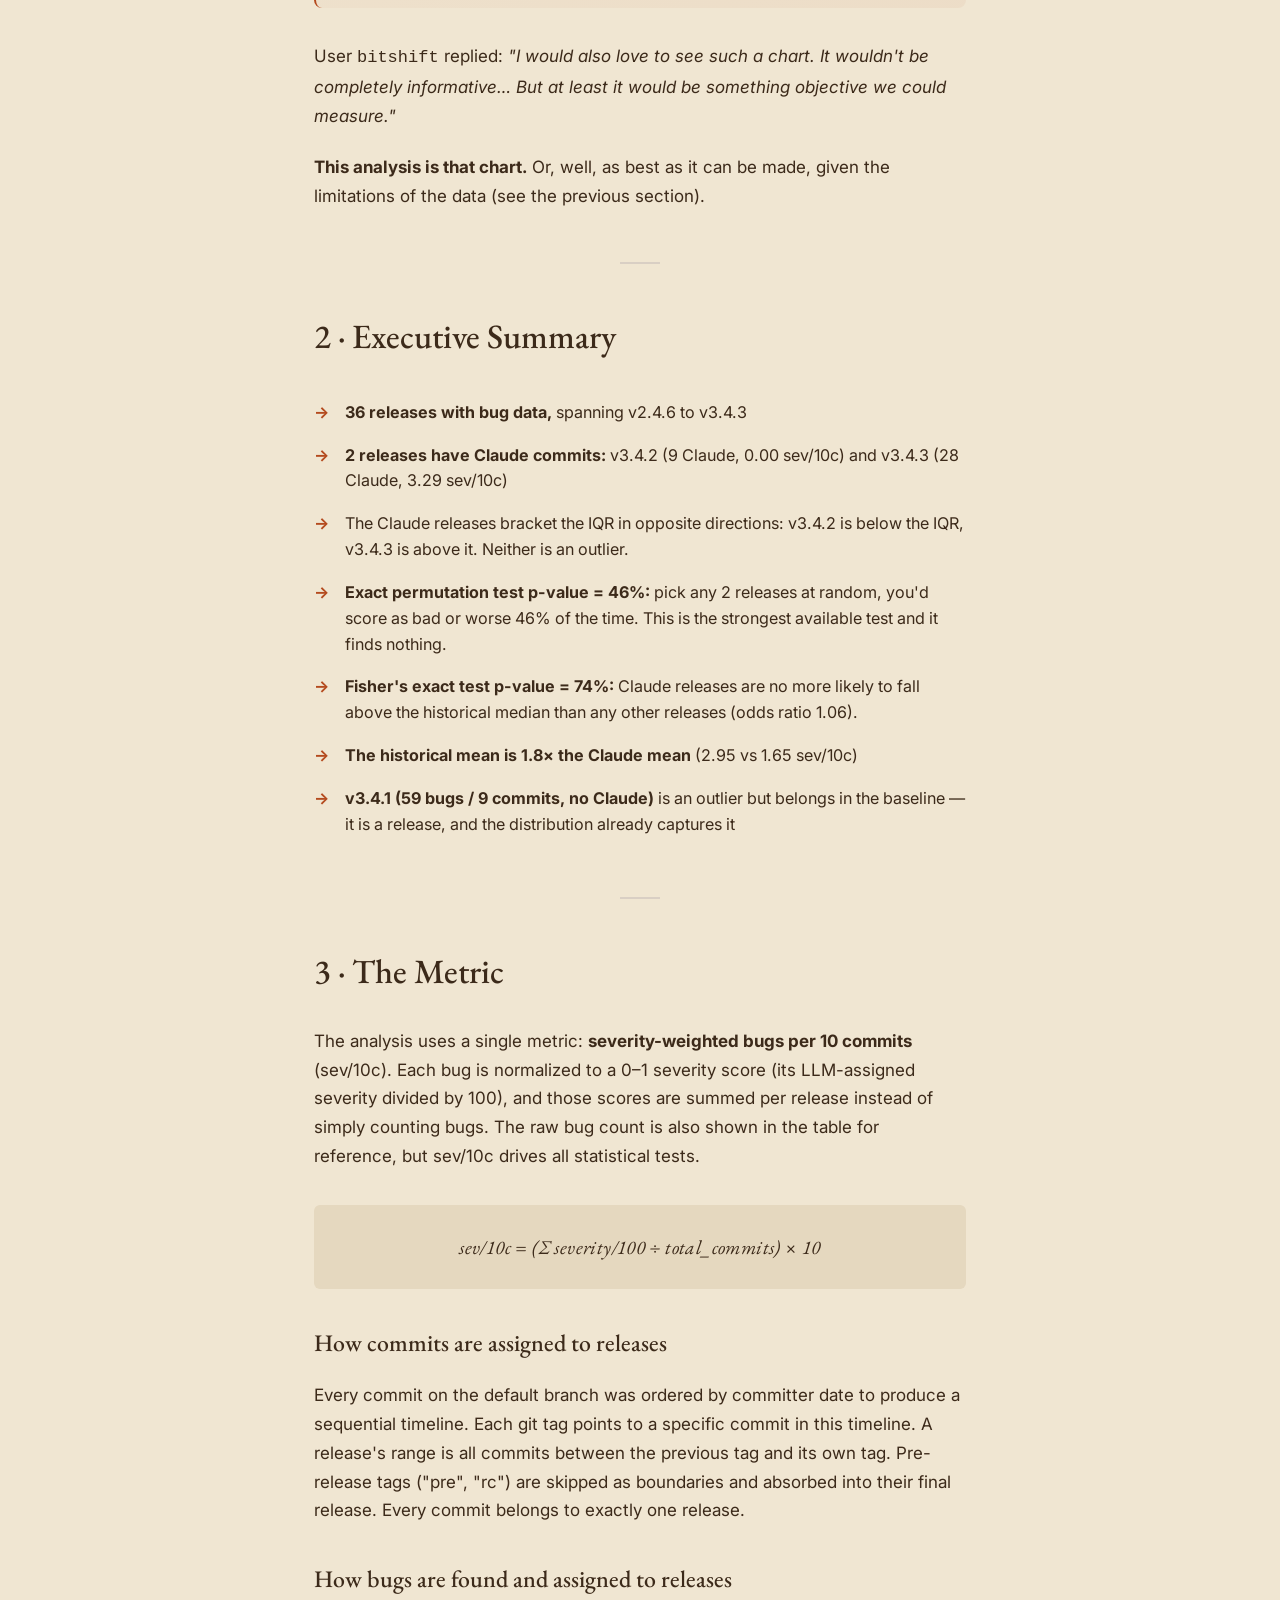
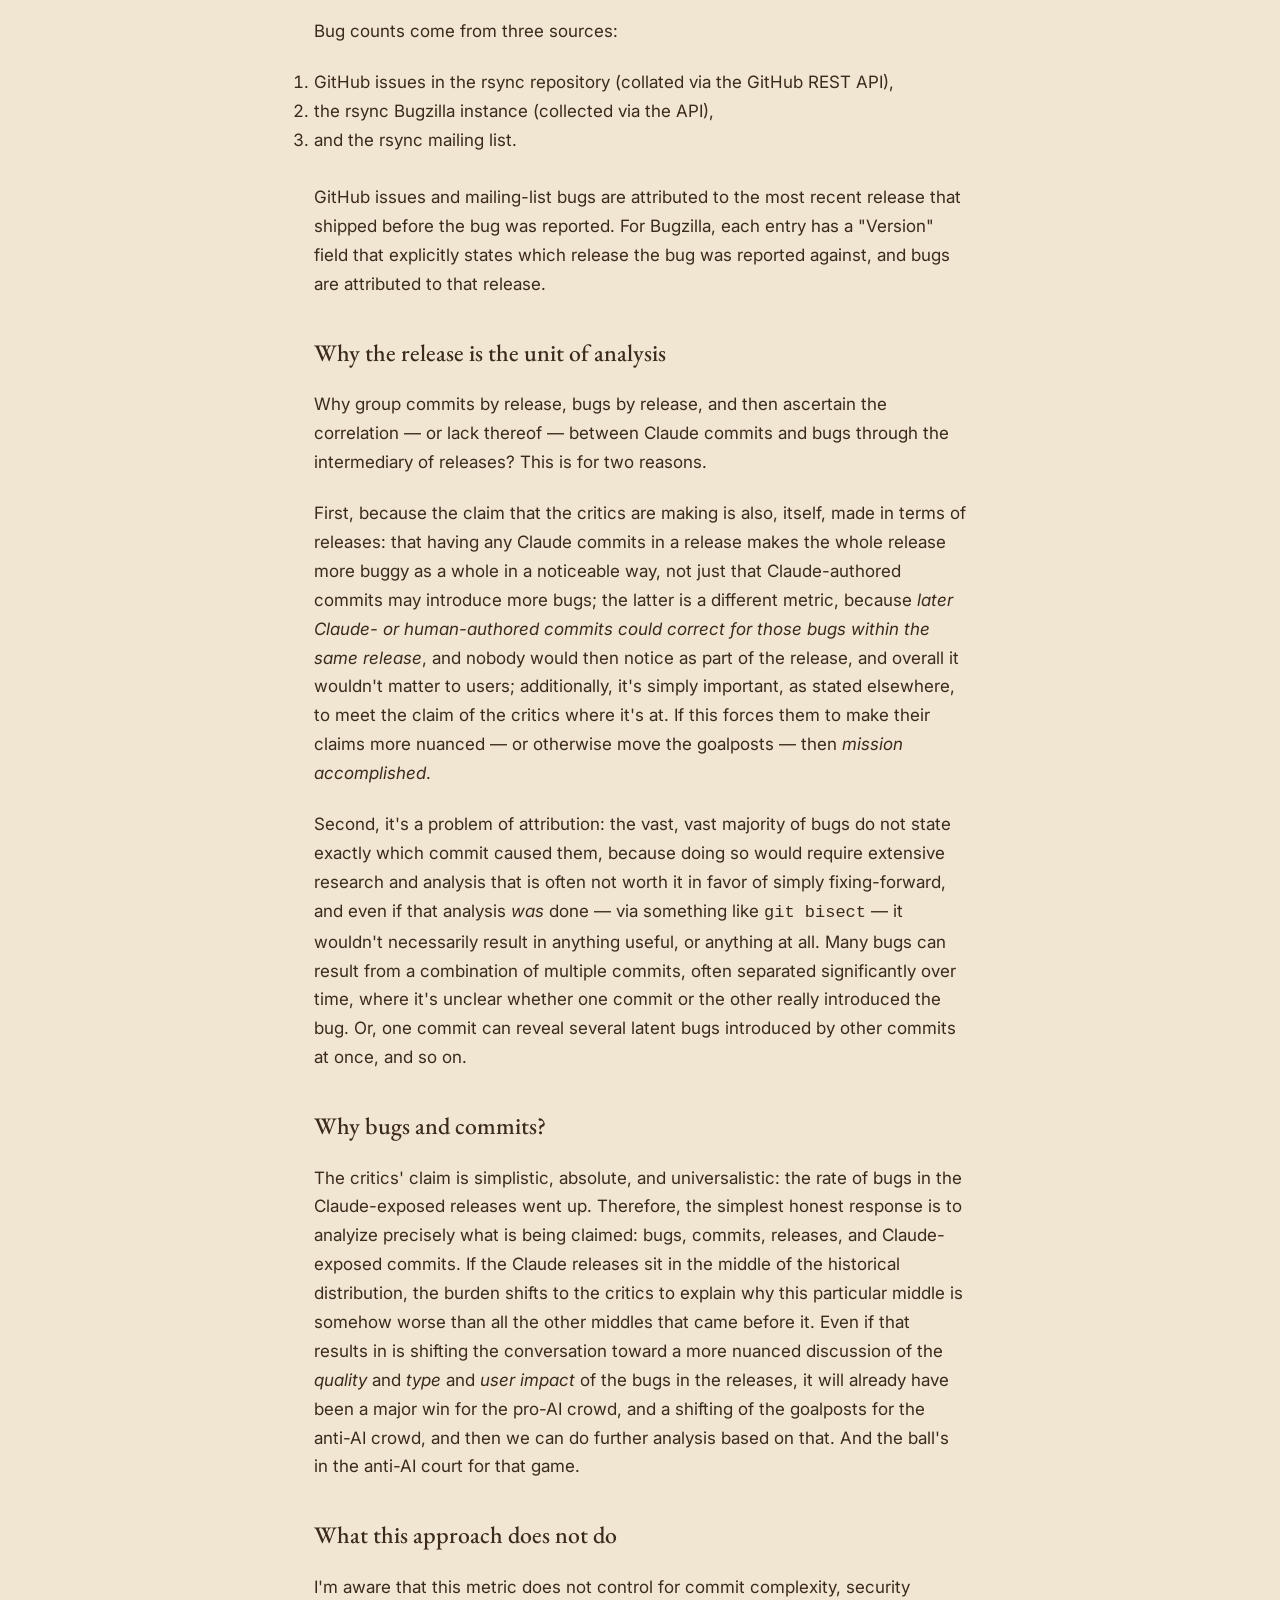
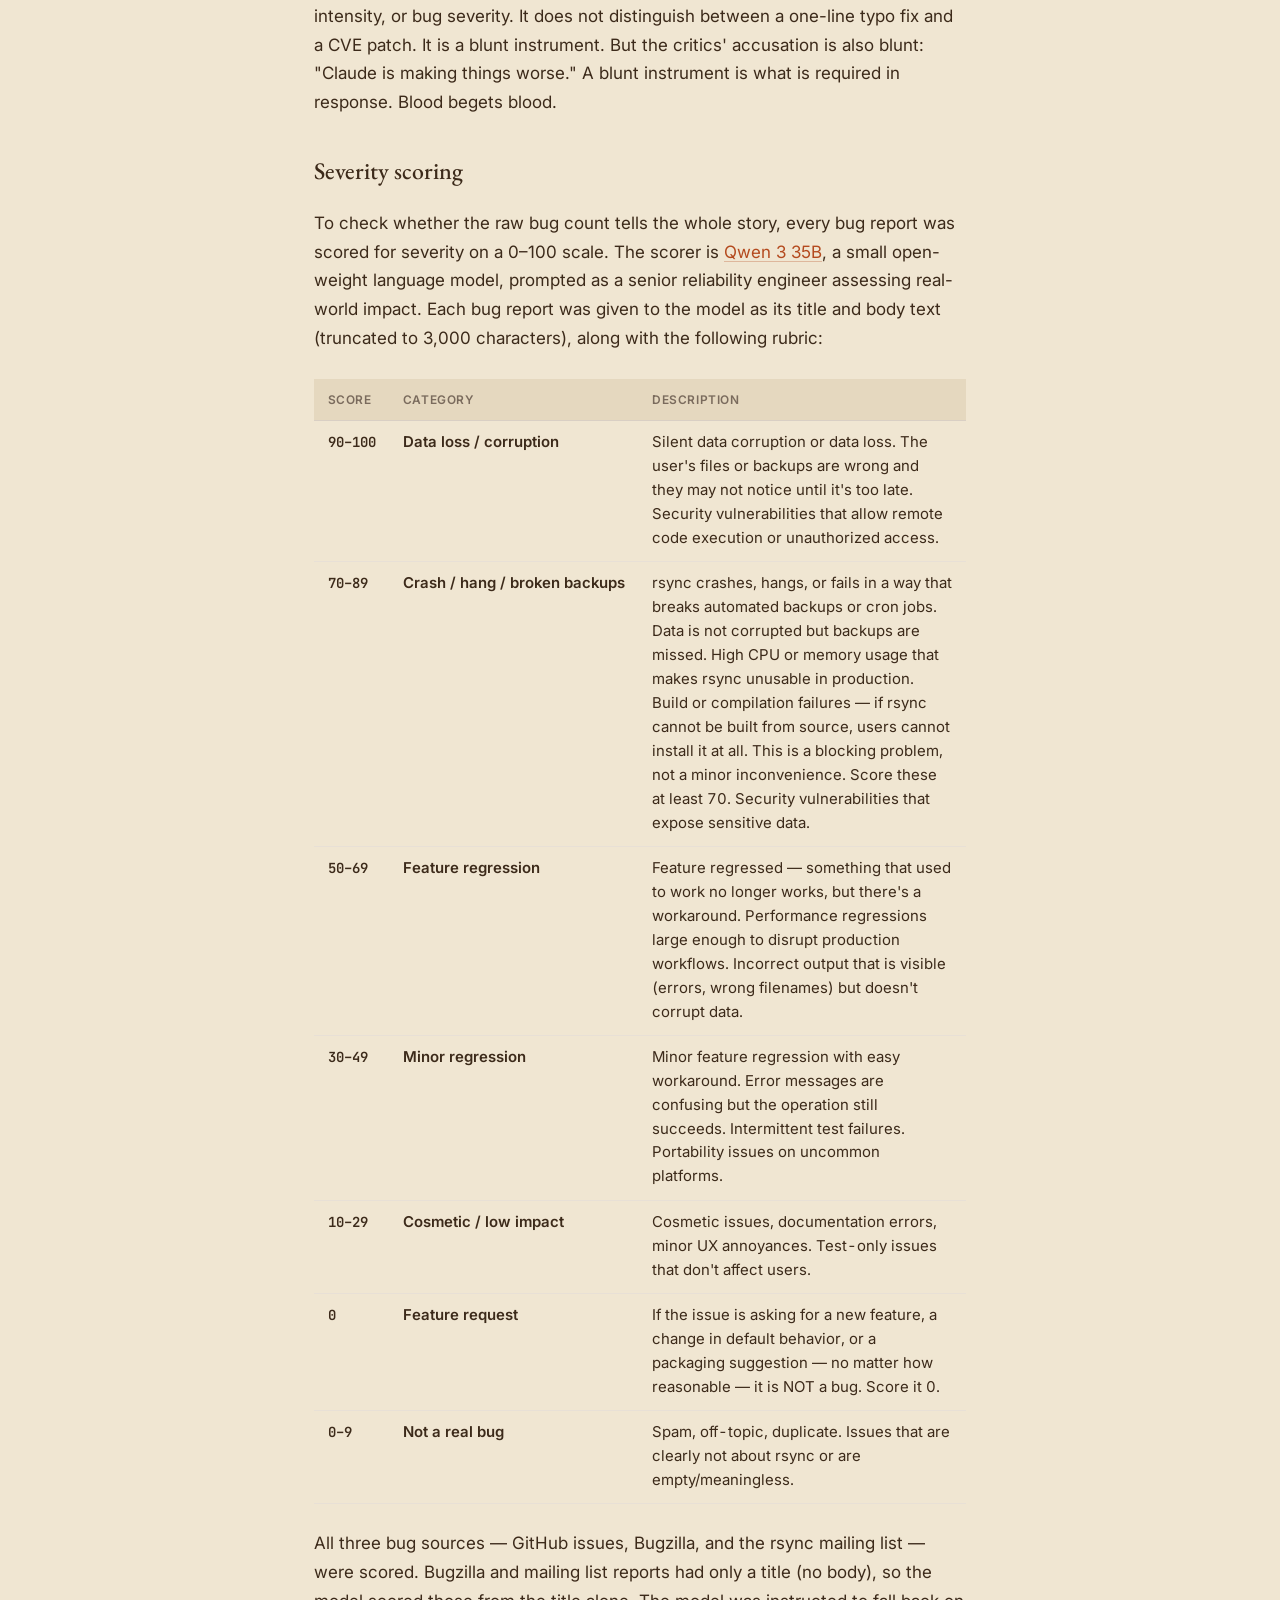
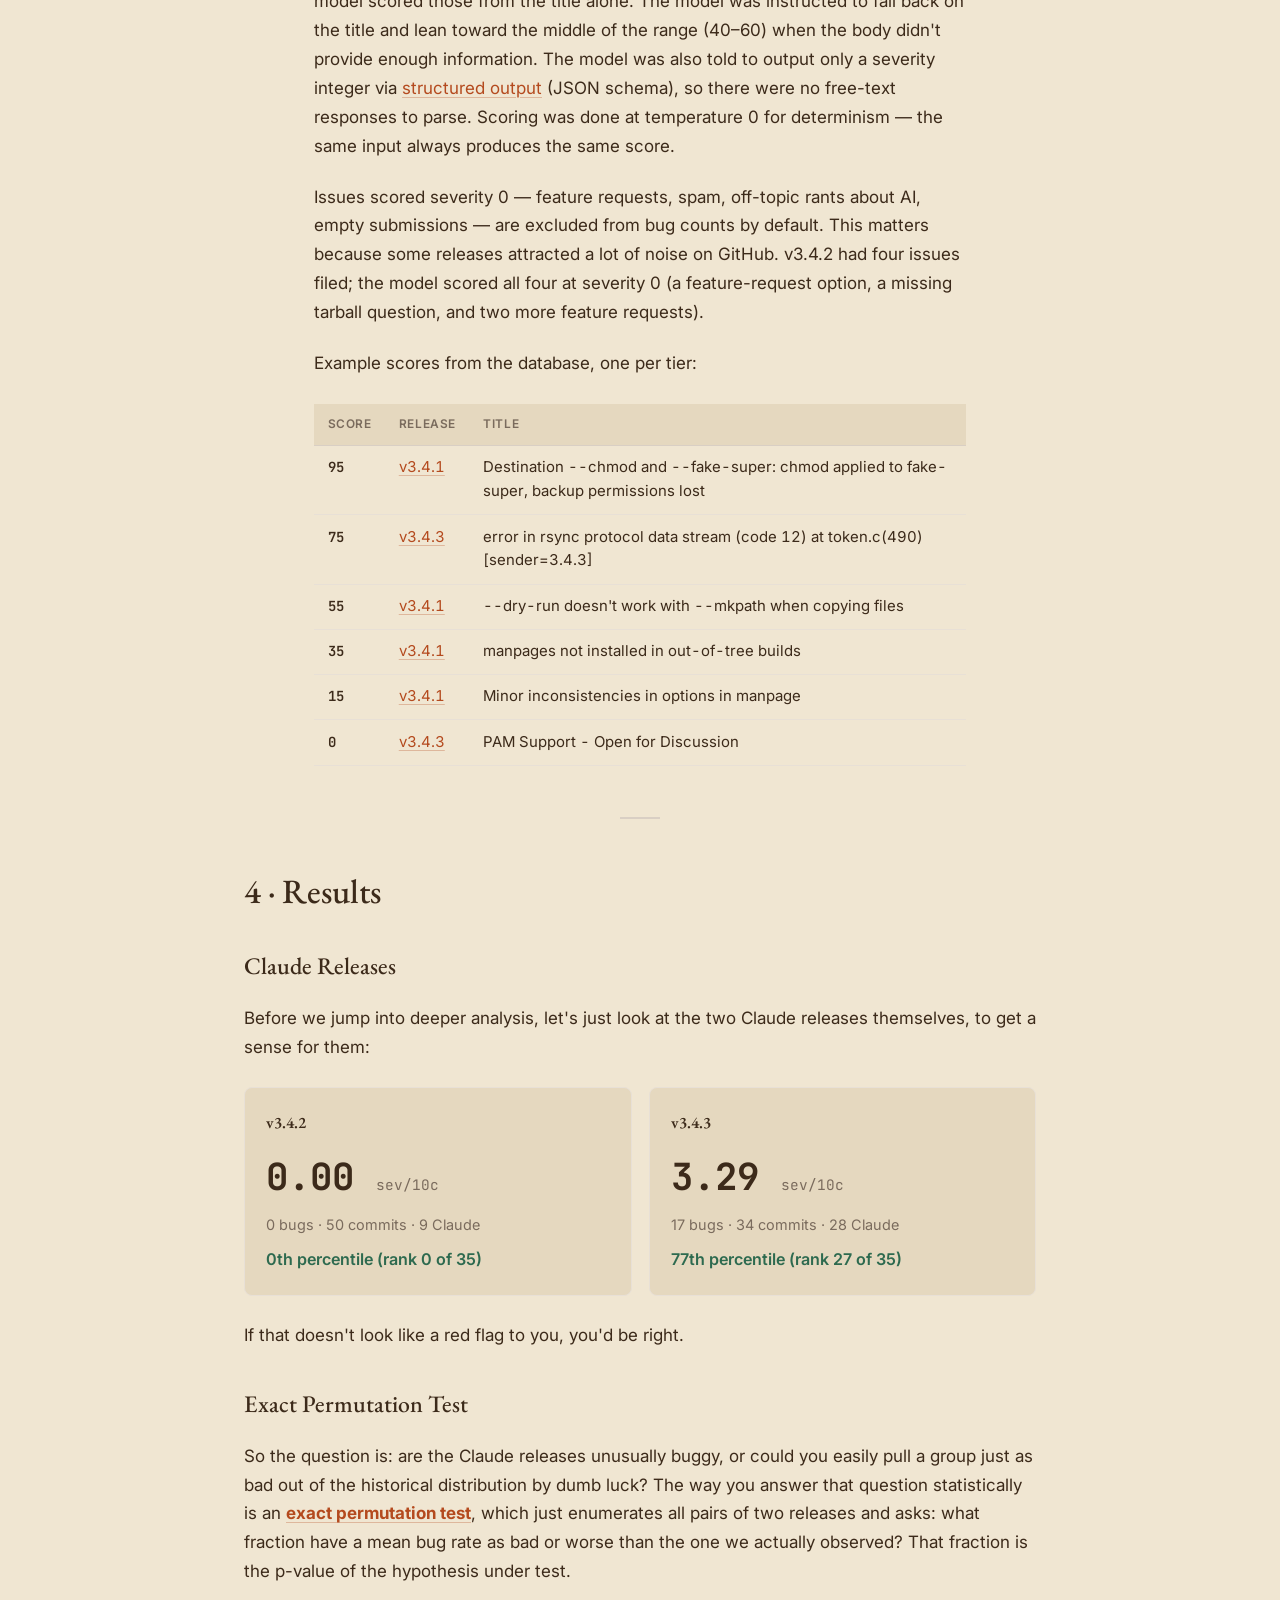
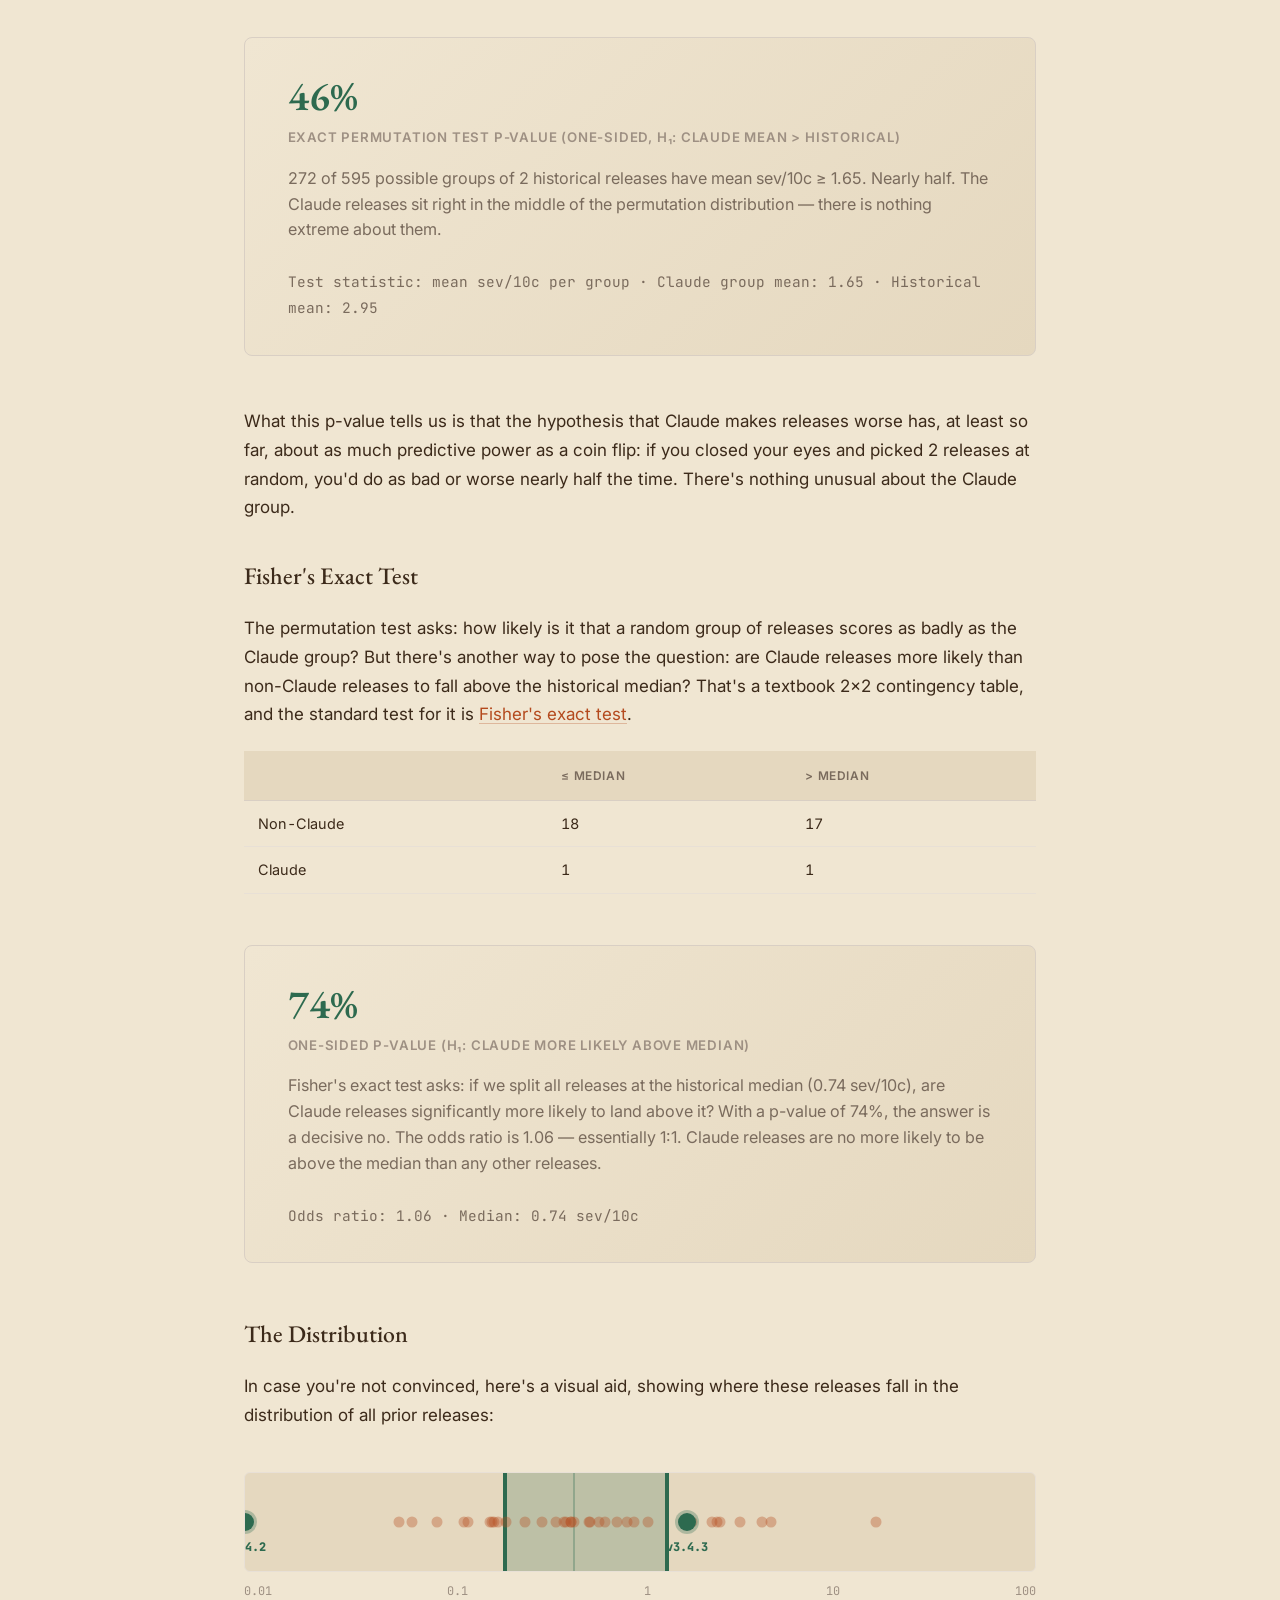
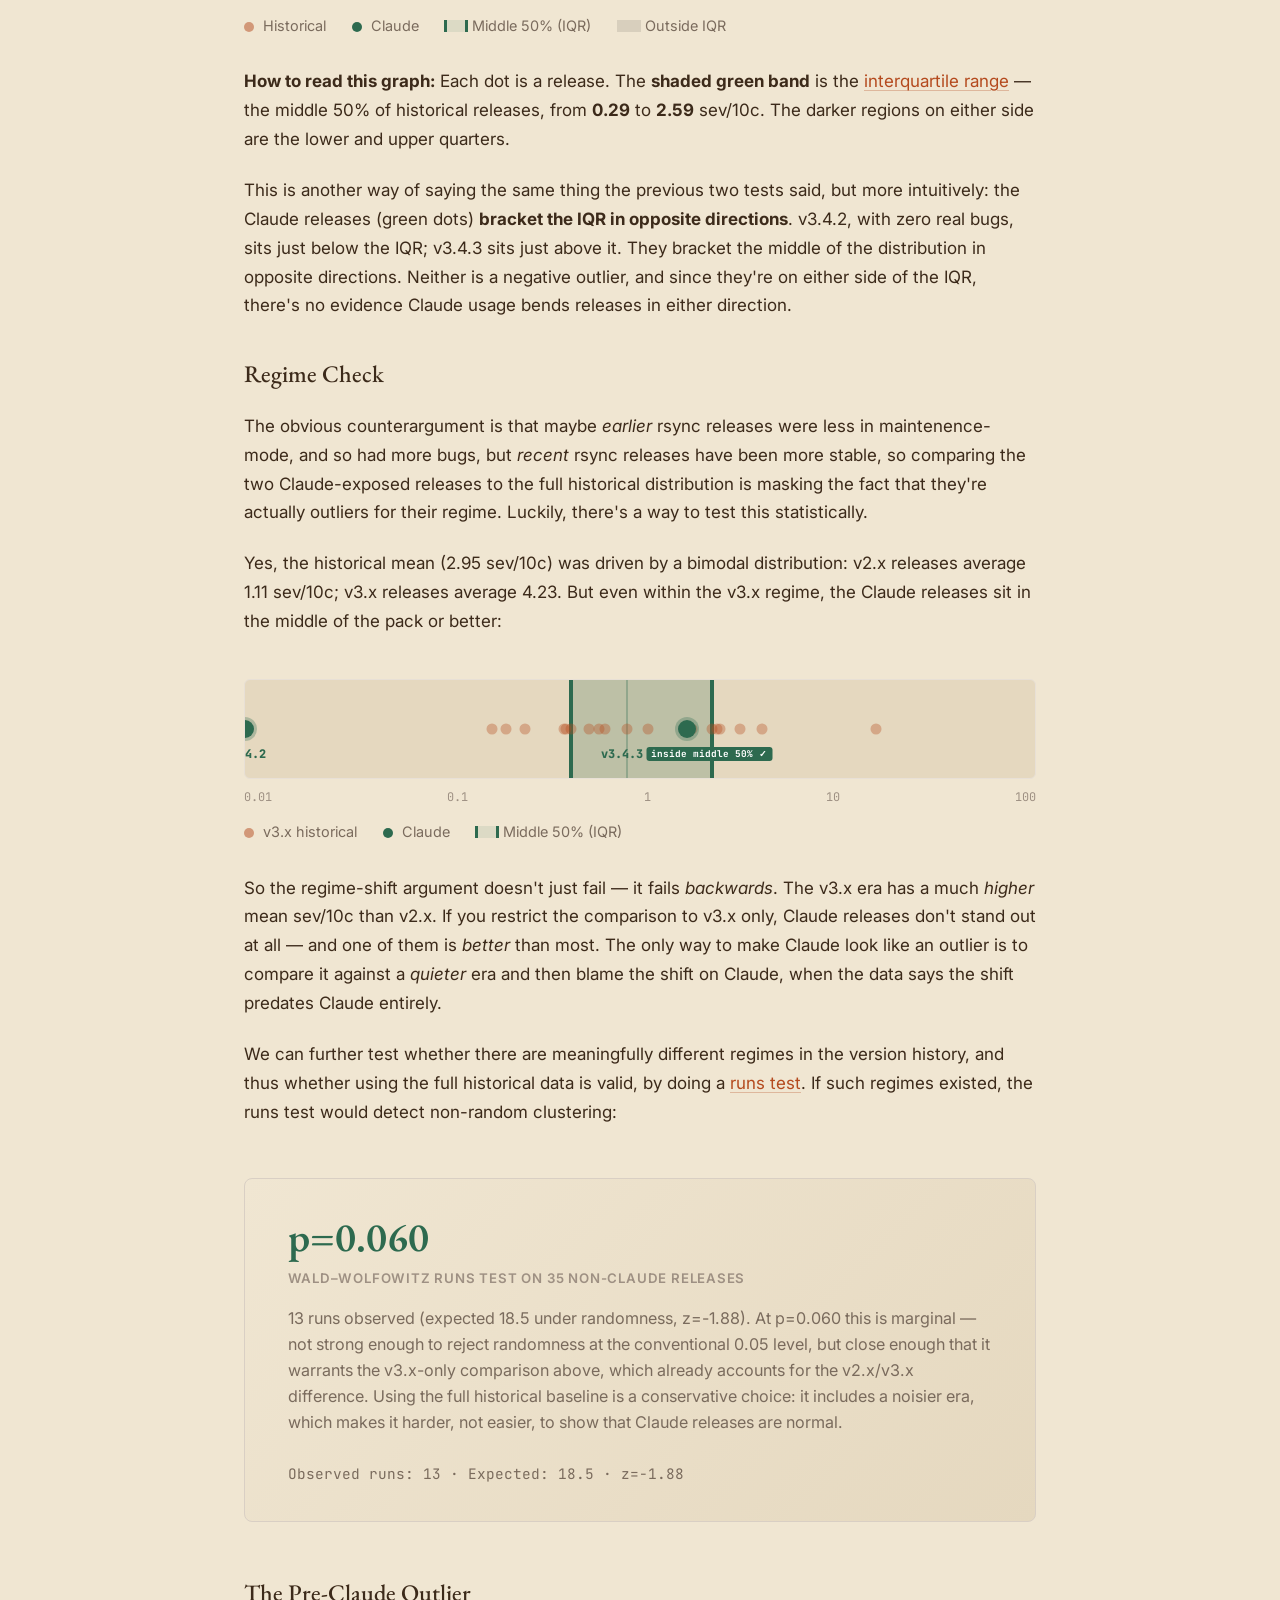
==== commit 9f6ef5b0: "ugh, forgot to build" ====
--- a/docs/index.html
+++ b/docs/index.html
@@ -311,8 +311,7 @@
         <p>Issues scored severity&nbsp;0 — feature requests, spam, off-topic rants about AI, empty submissions — are
             excluded from bug counts by default. This matters because some releases attracted a lot of noise on
             GitHub. v3.4.2 had four issues filed; the model scored all four at severity&nbsp;0 (a feature-request
-            option, a missing tarball question, and two more feature requests). That's not missing data — it's
-            <em>signal</em>: zero real bugs were reported against that release.
+            option, a missing tarball question, and two more feature requests).
         </p>
 
         <p>Example scores from the database, one per tier:</p>
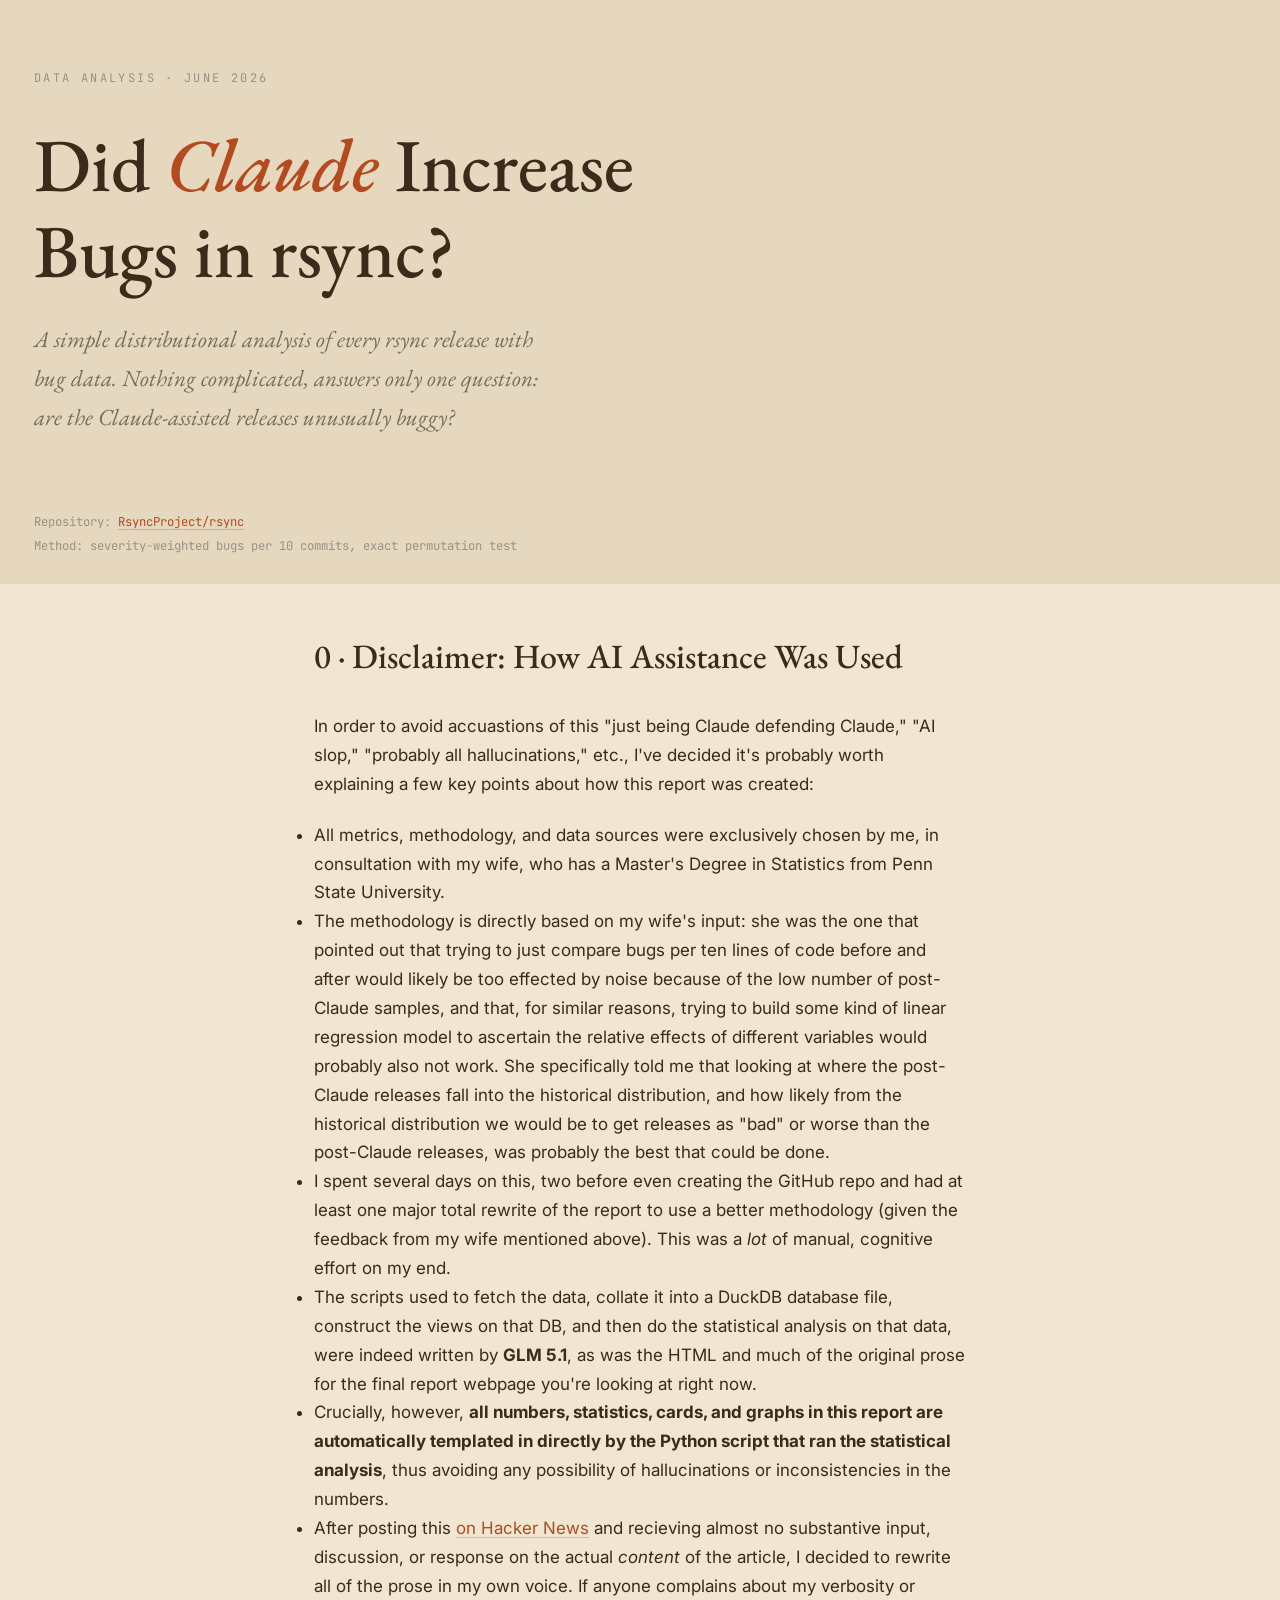
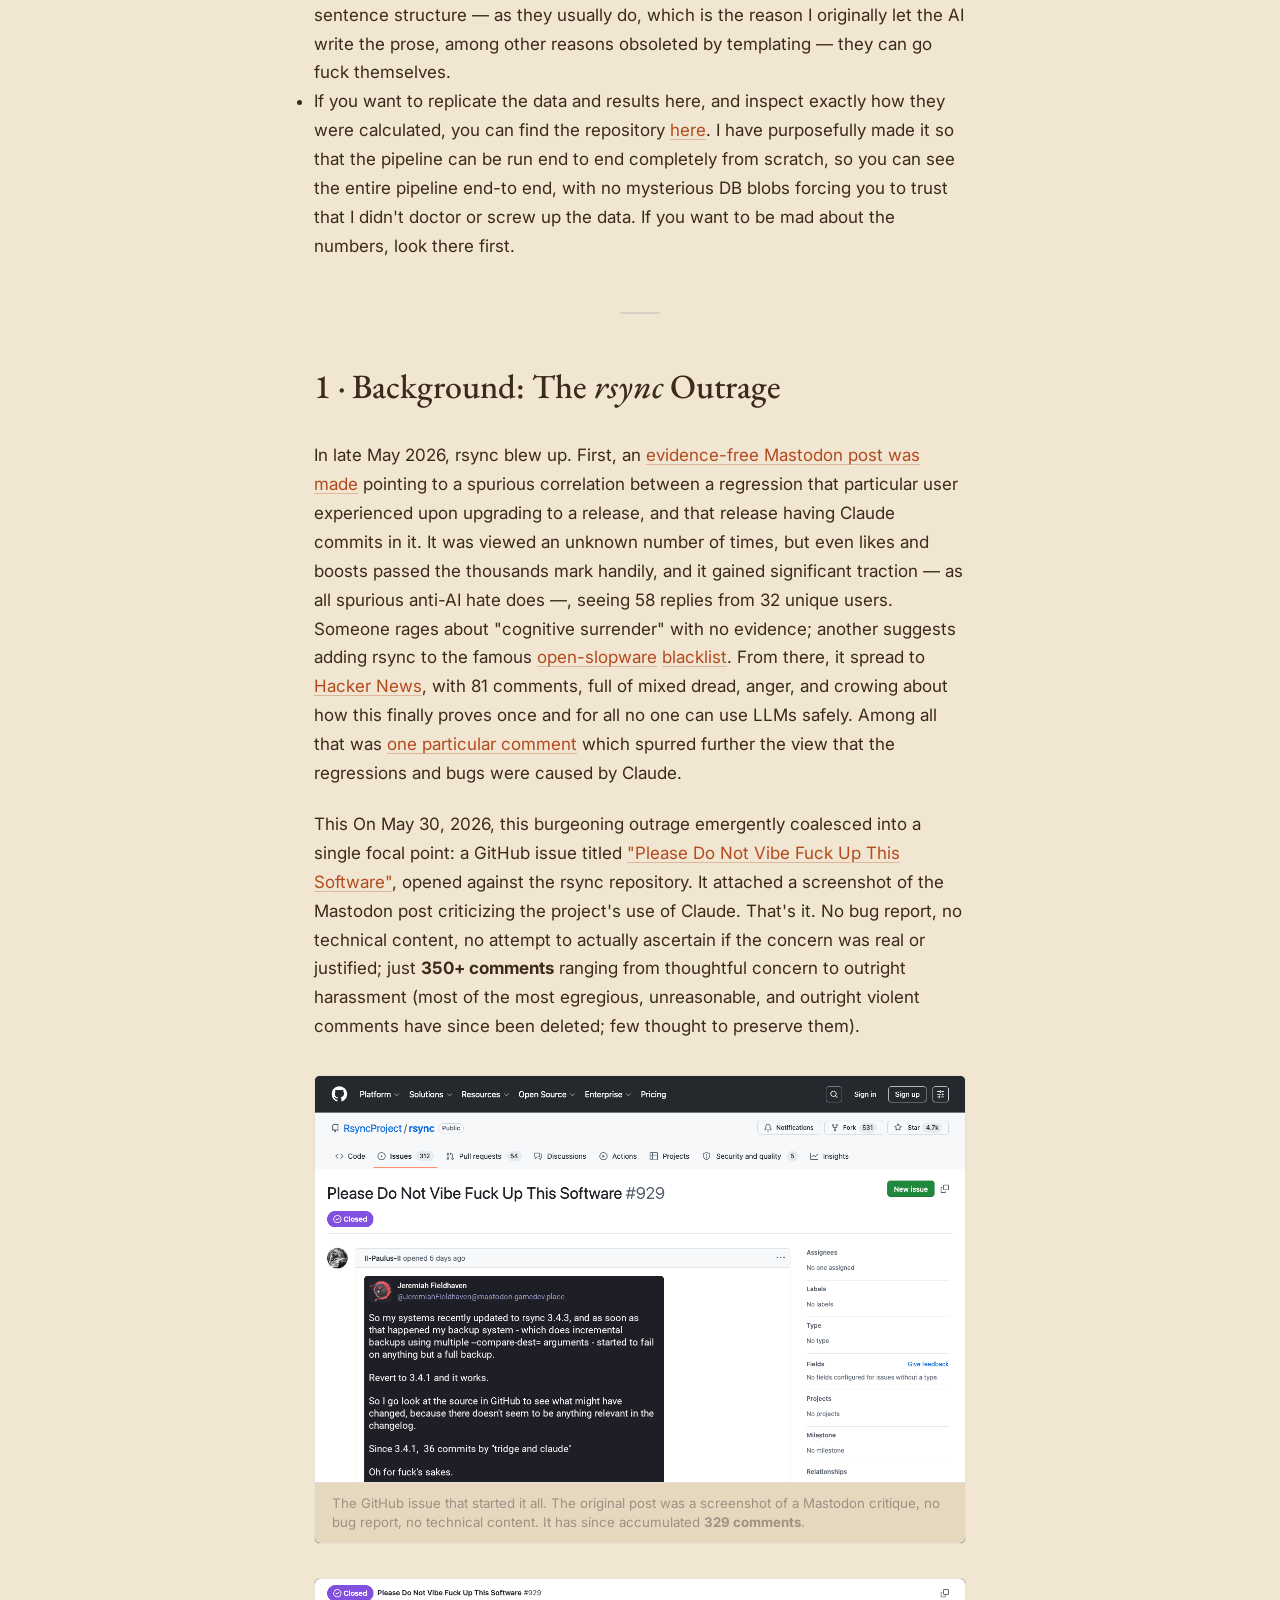
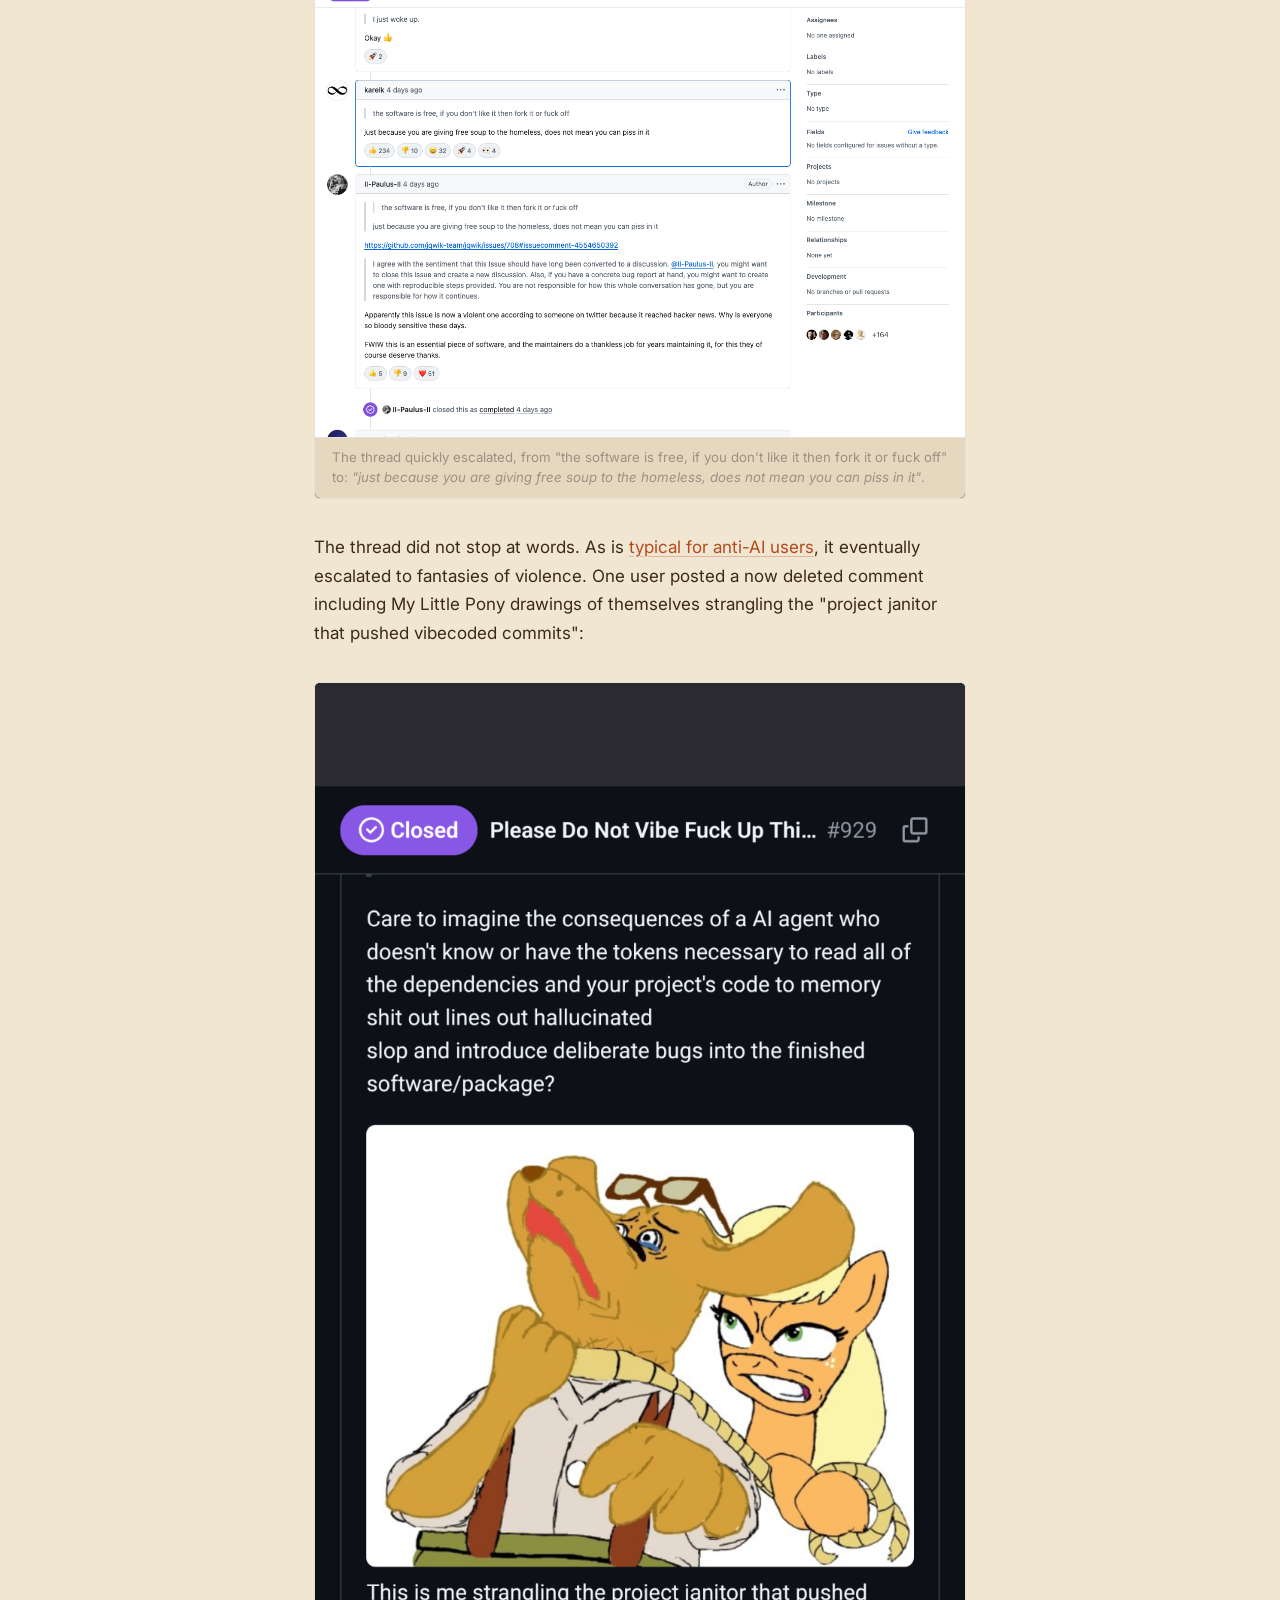
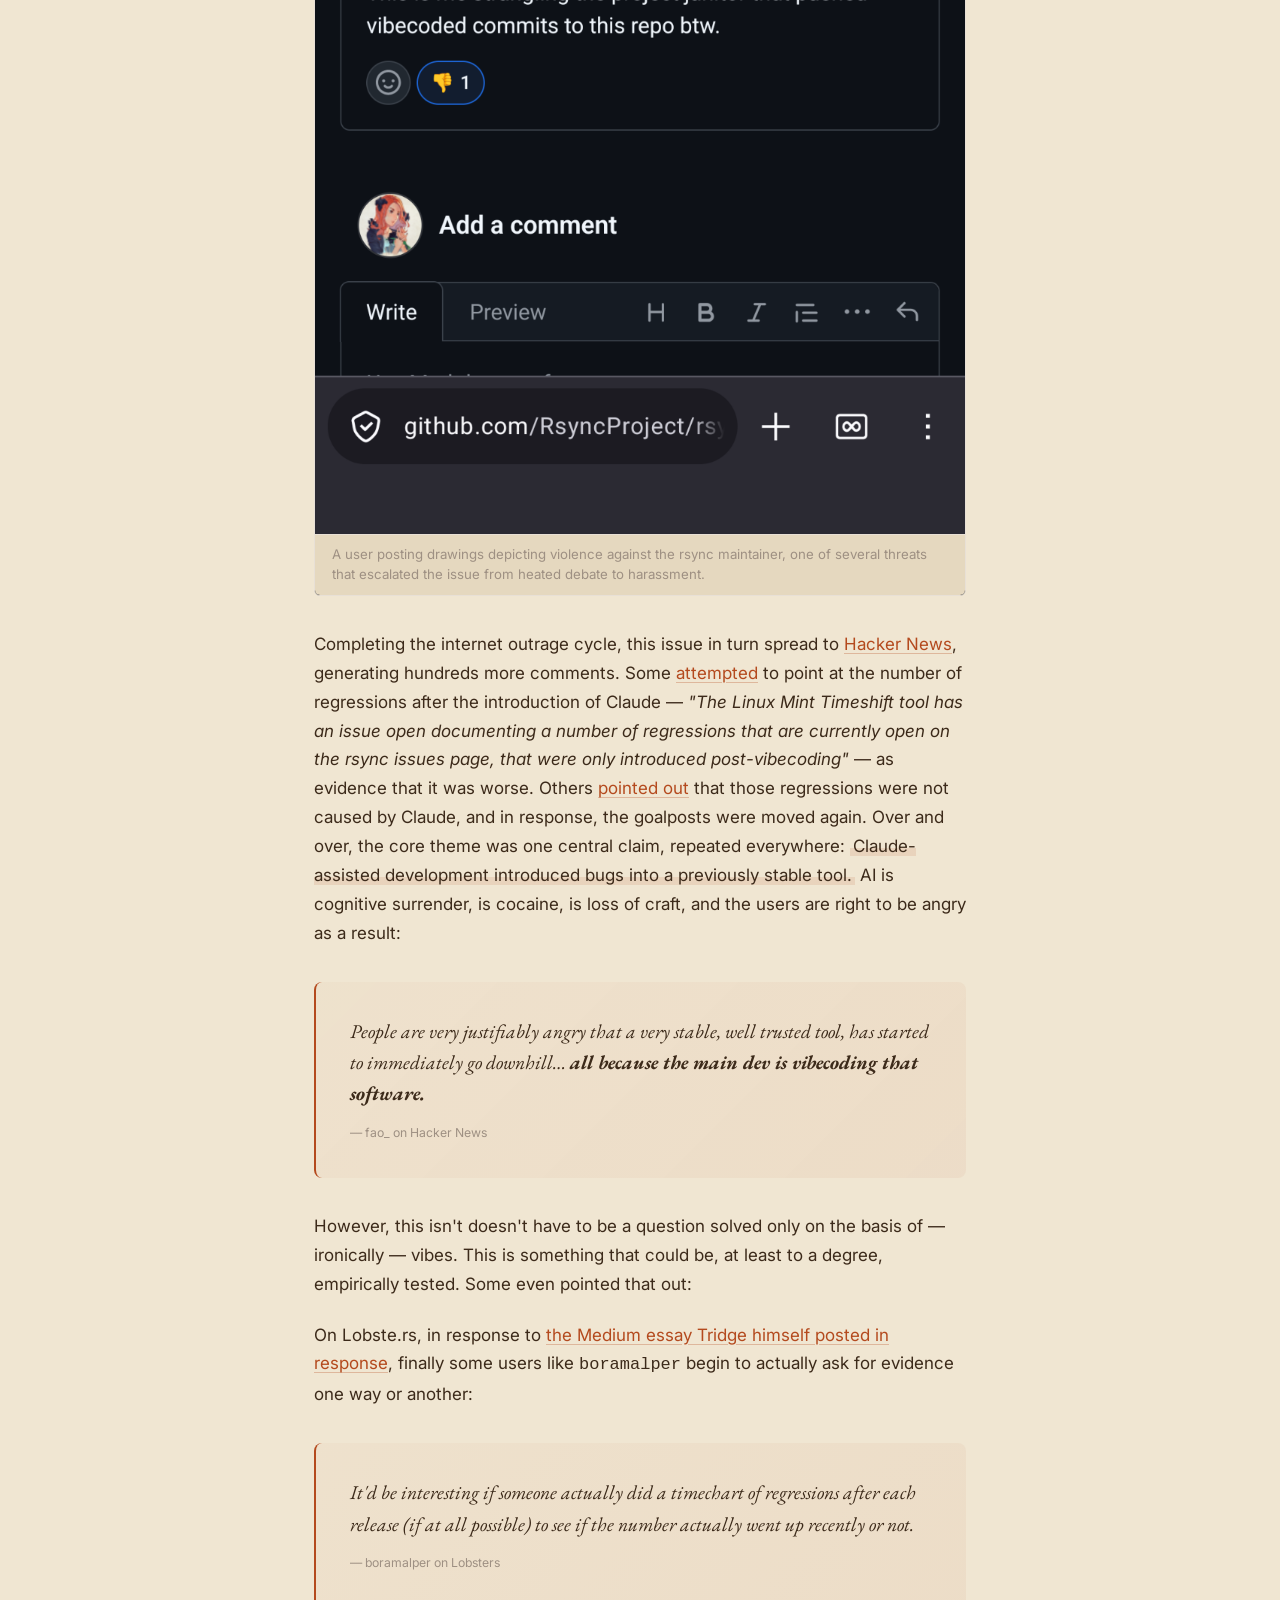
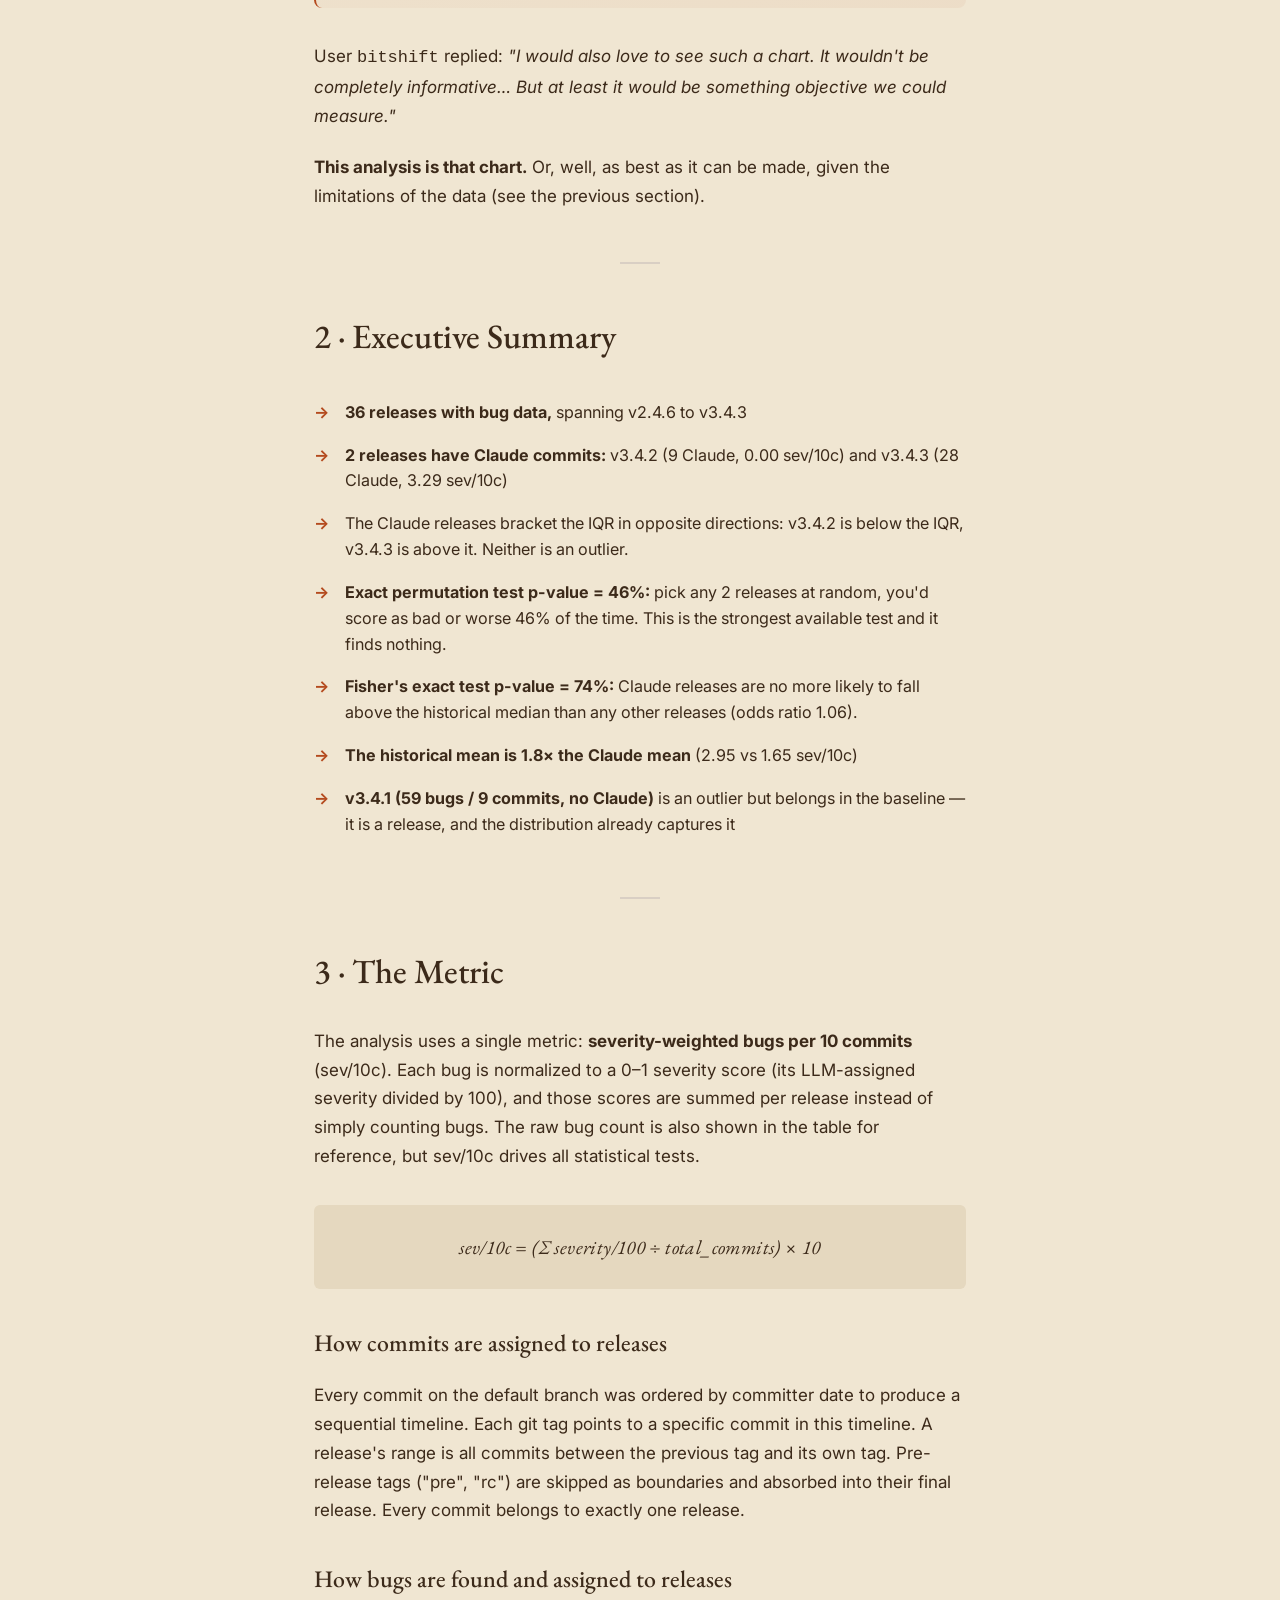
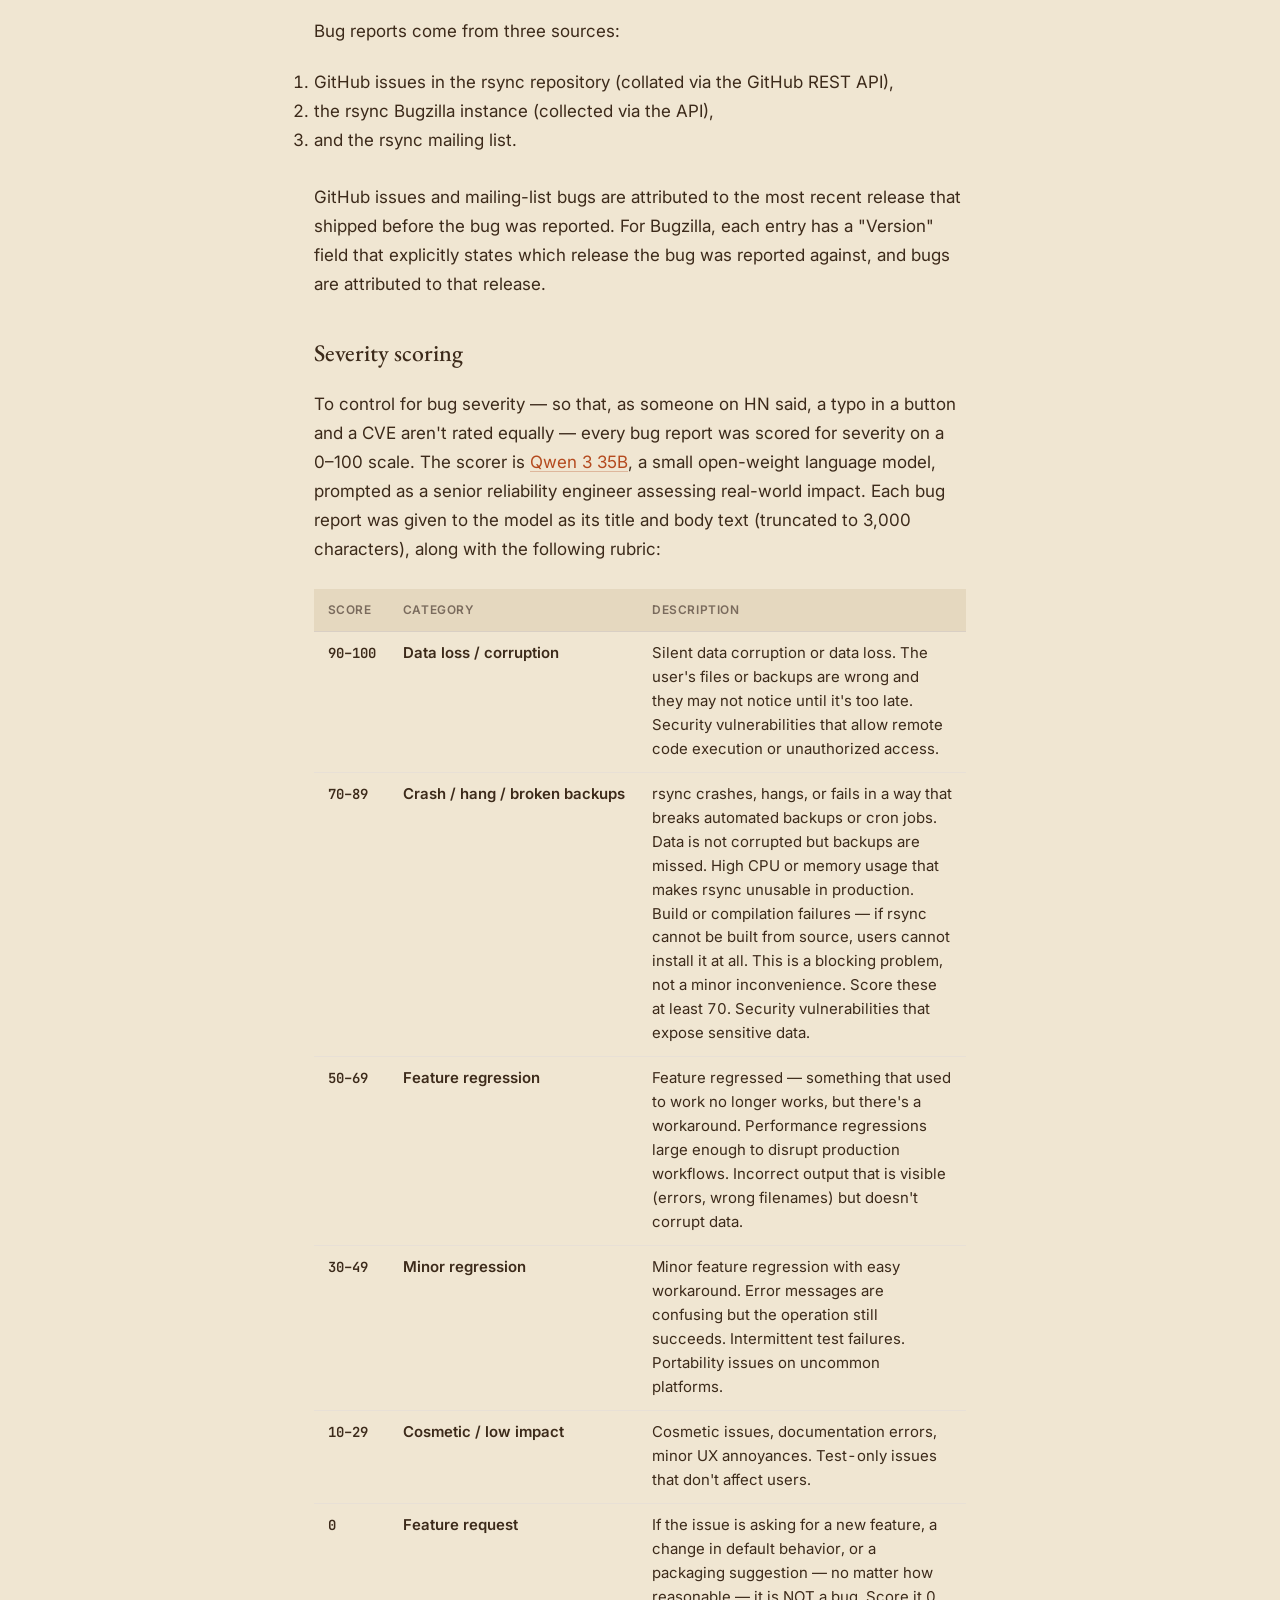
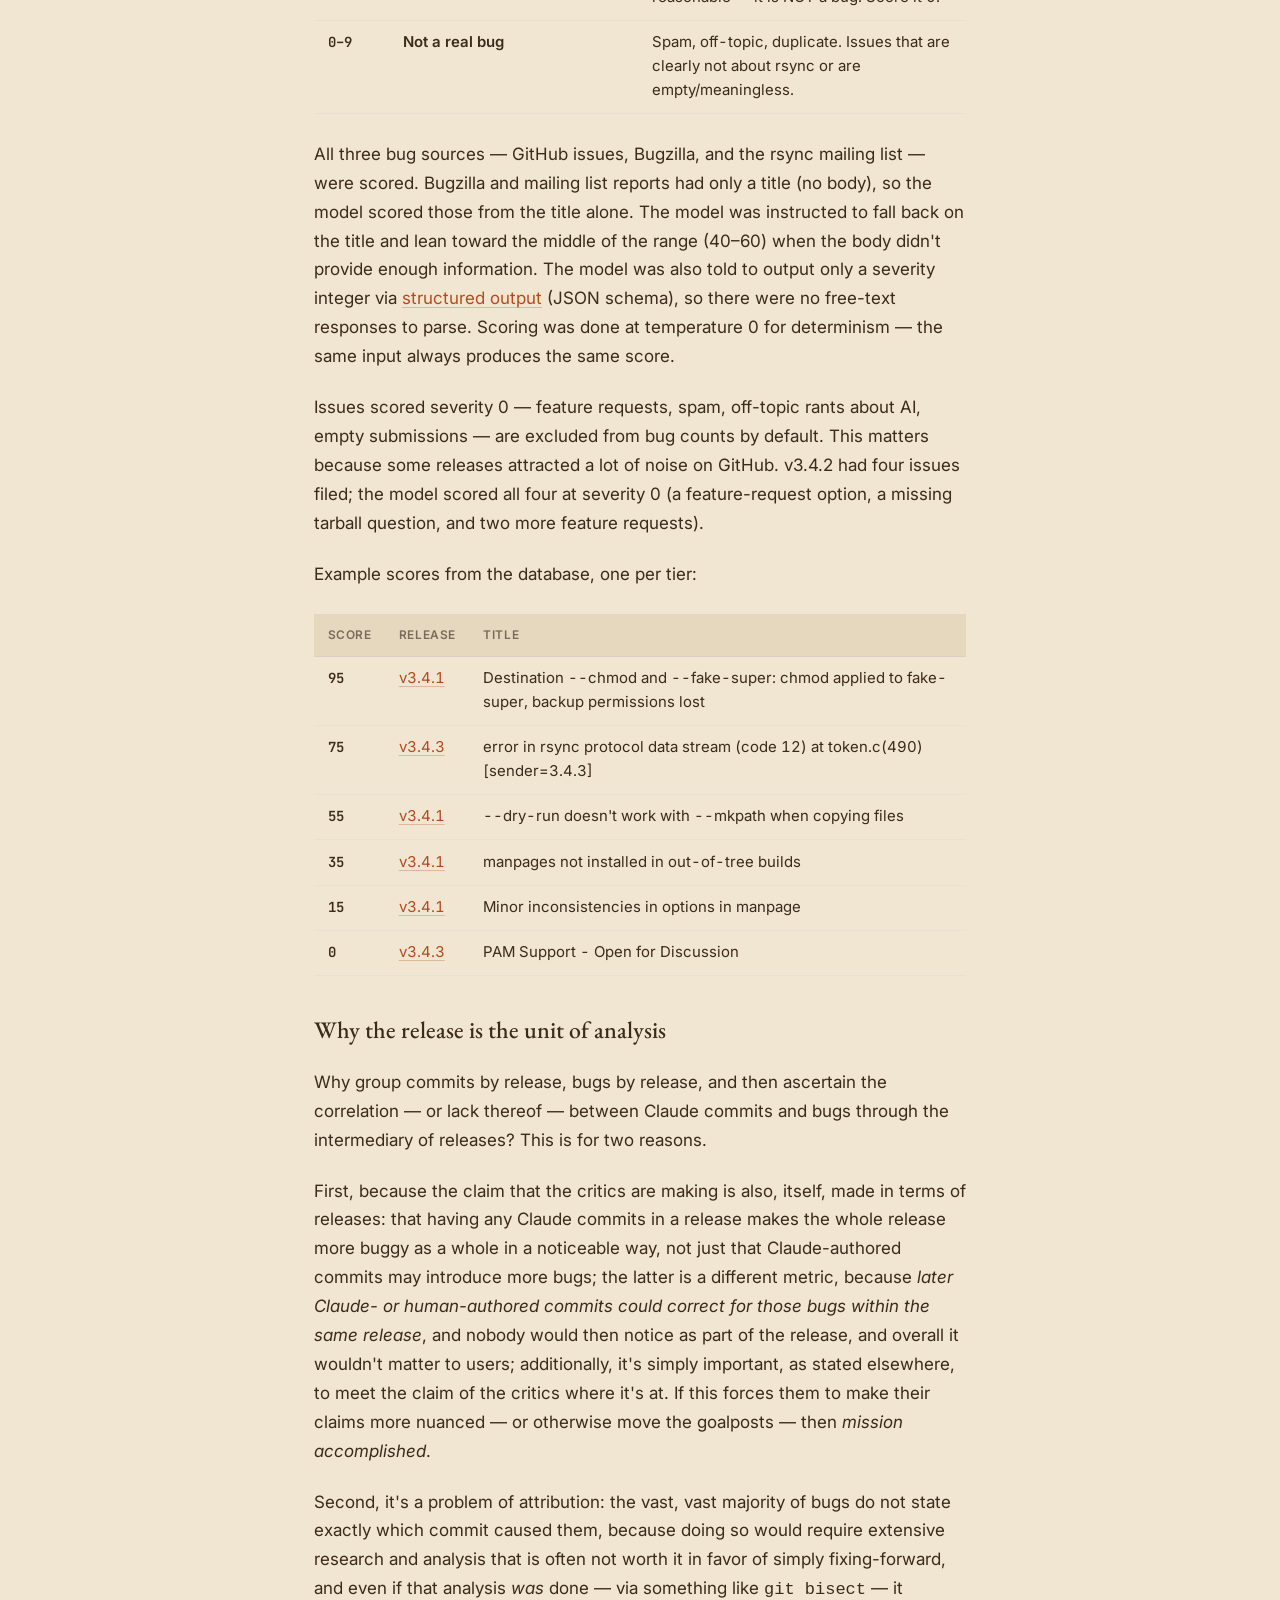
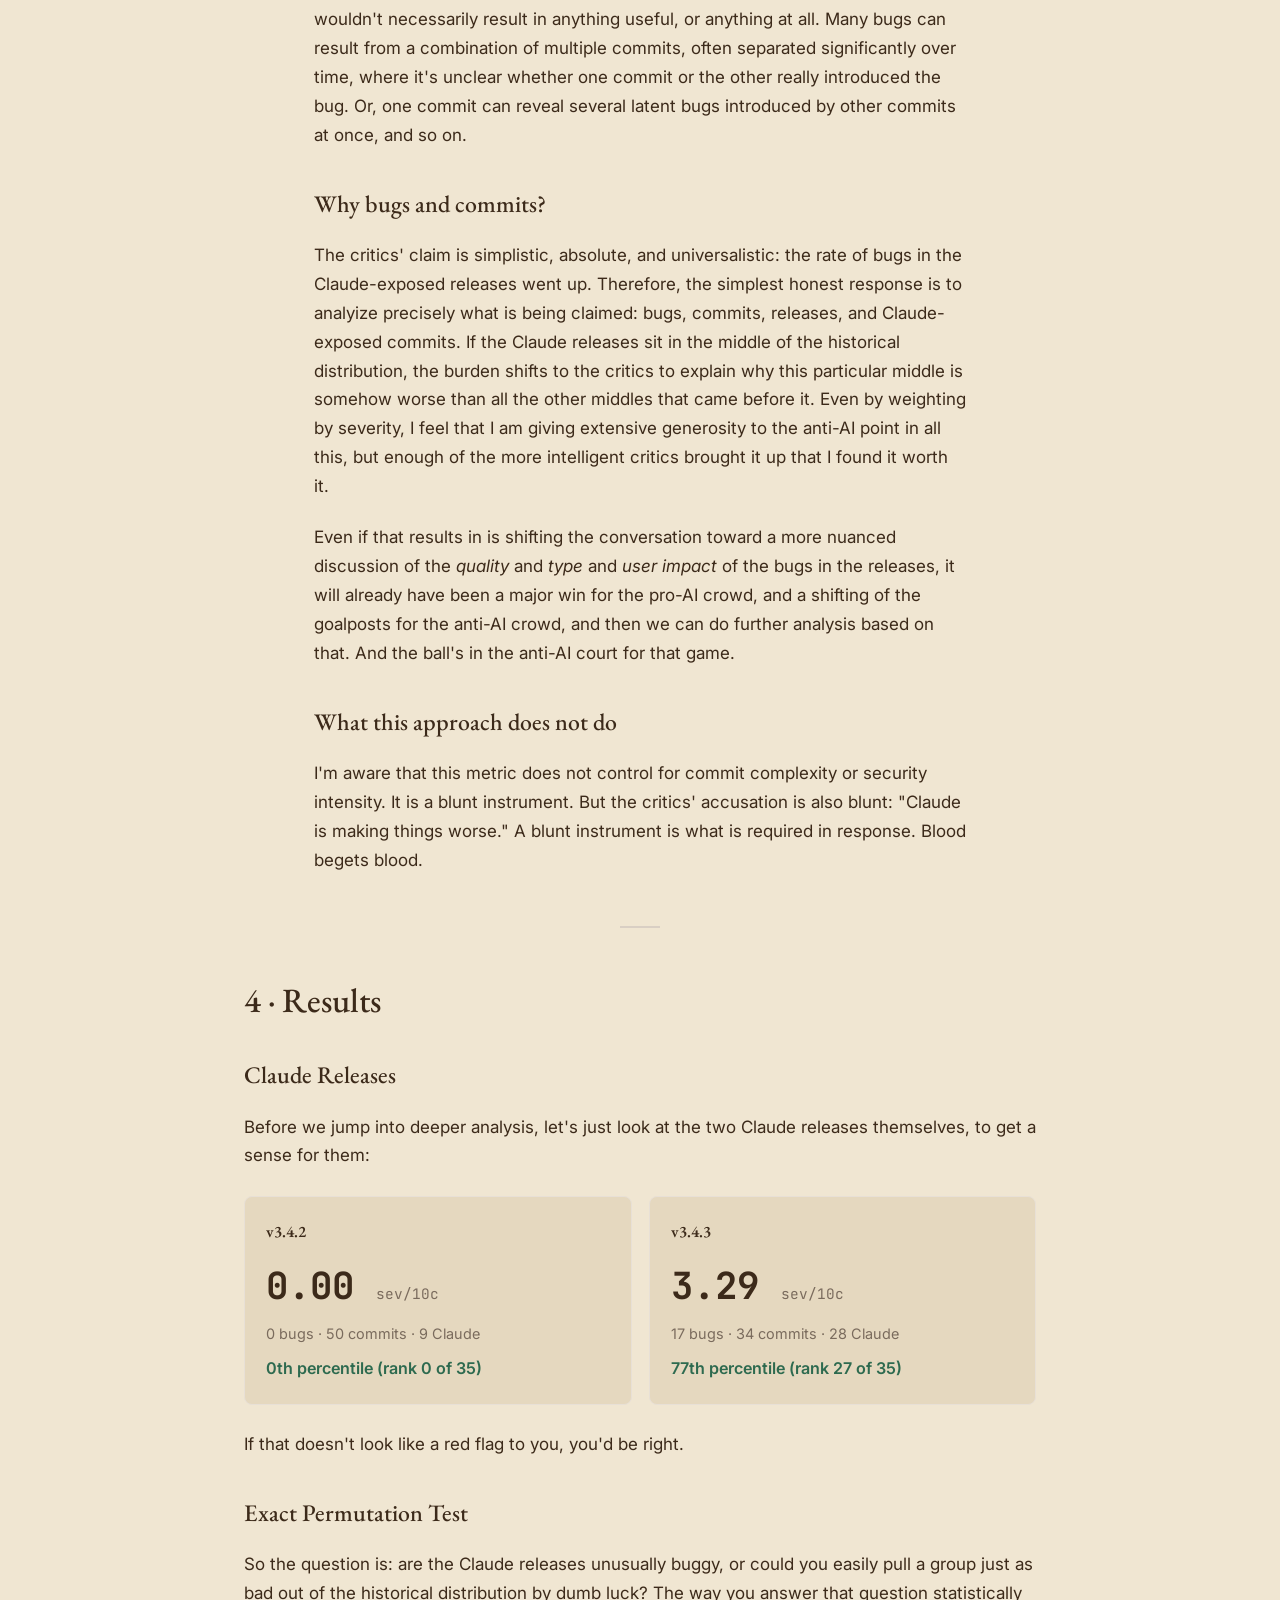
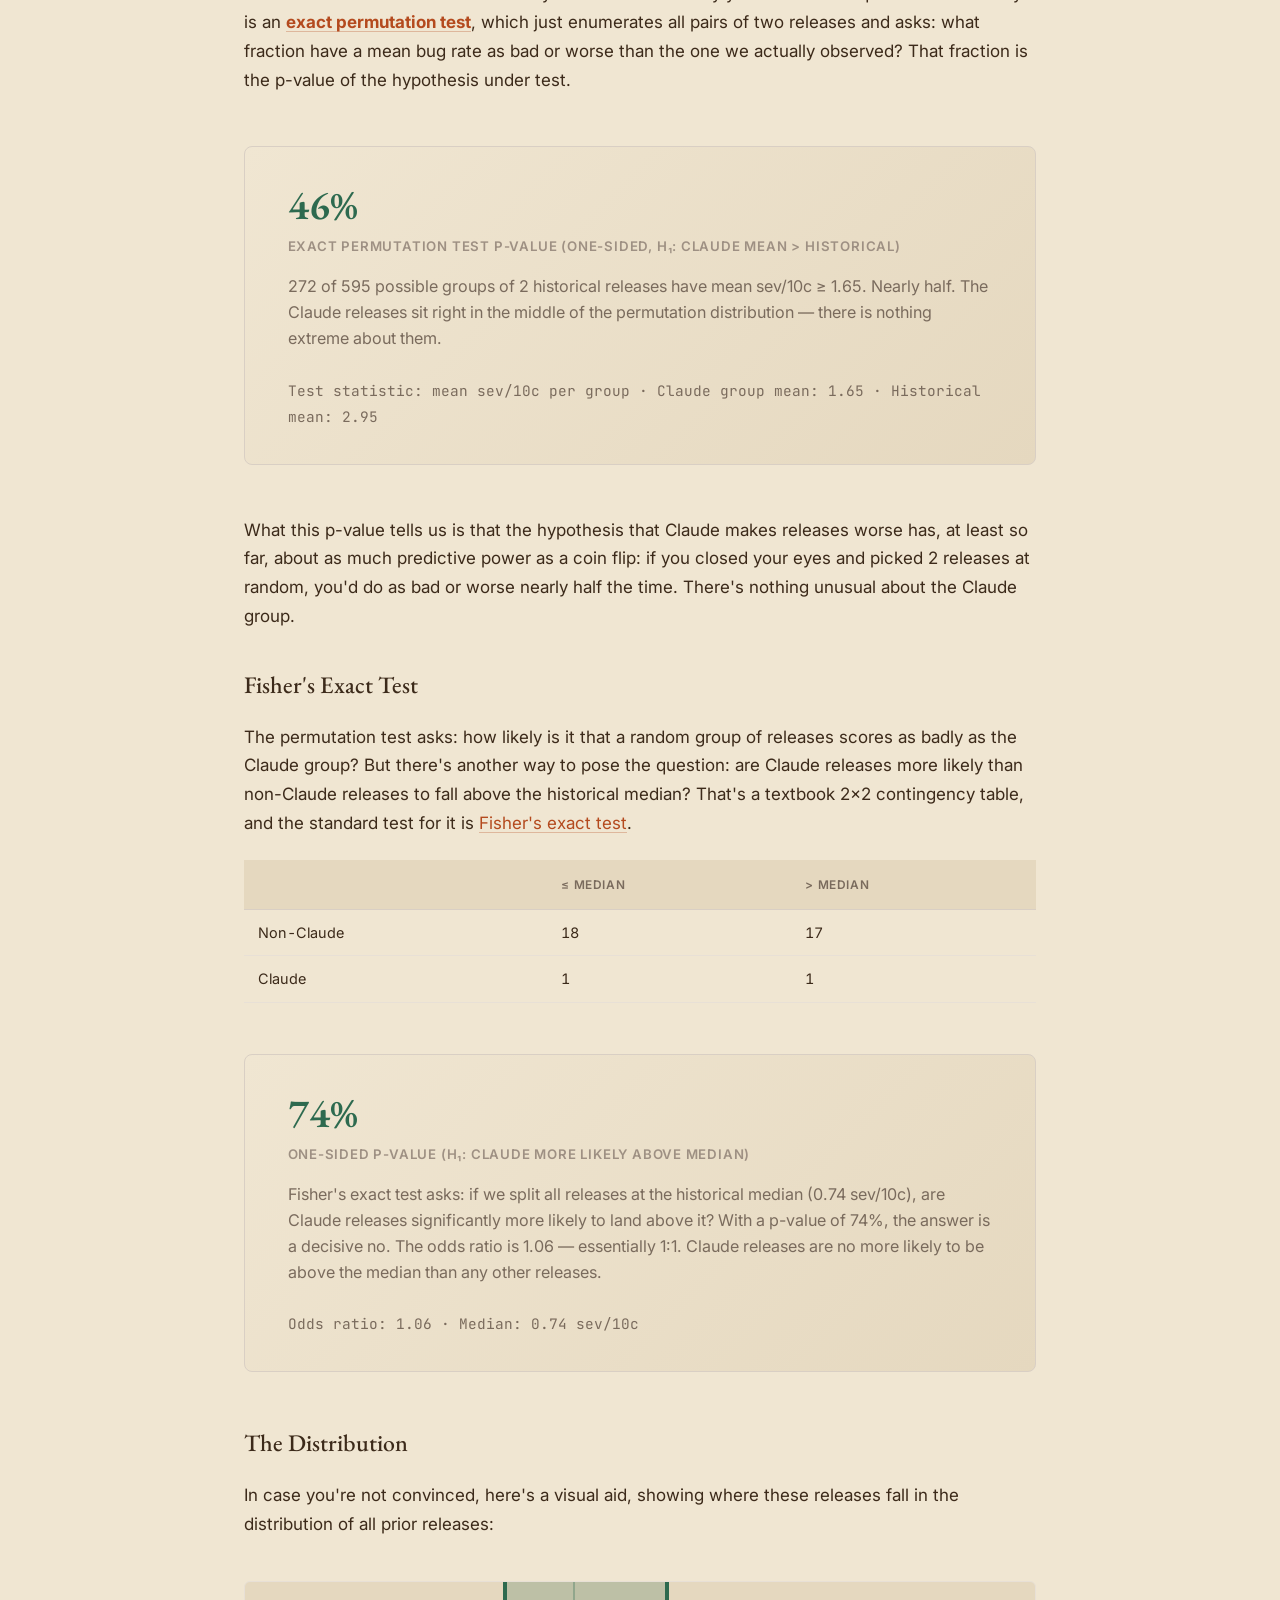
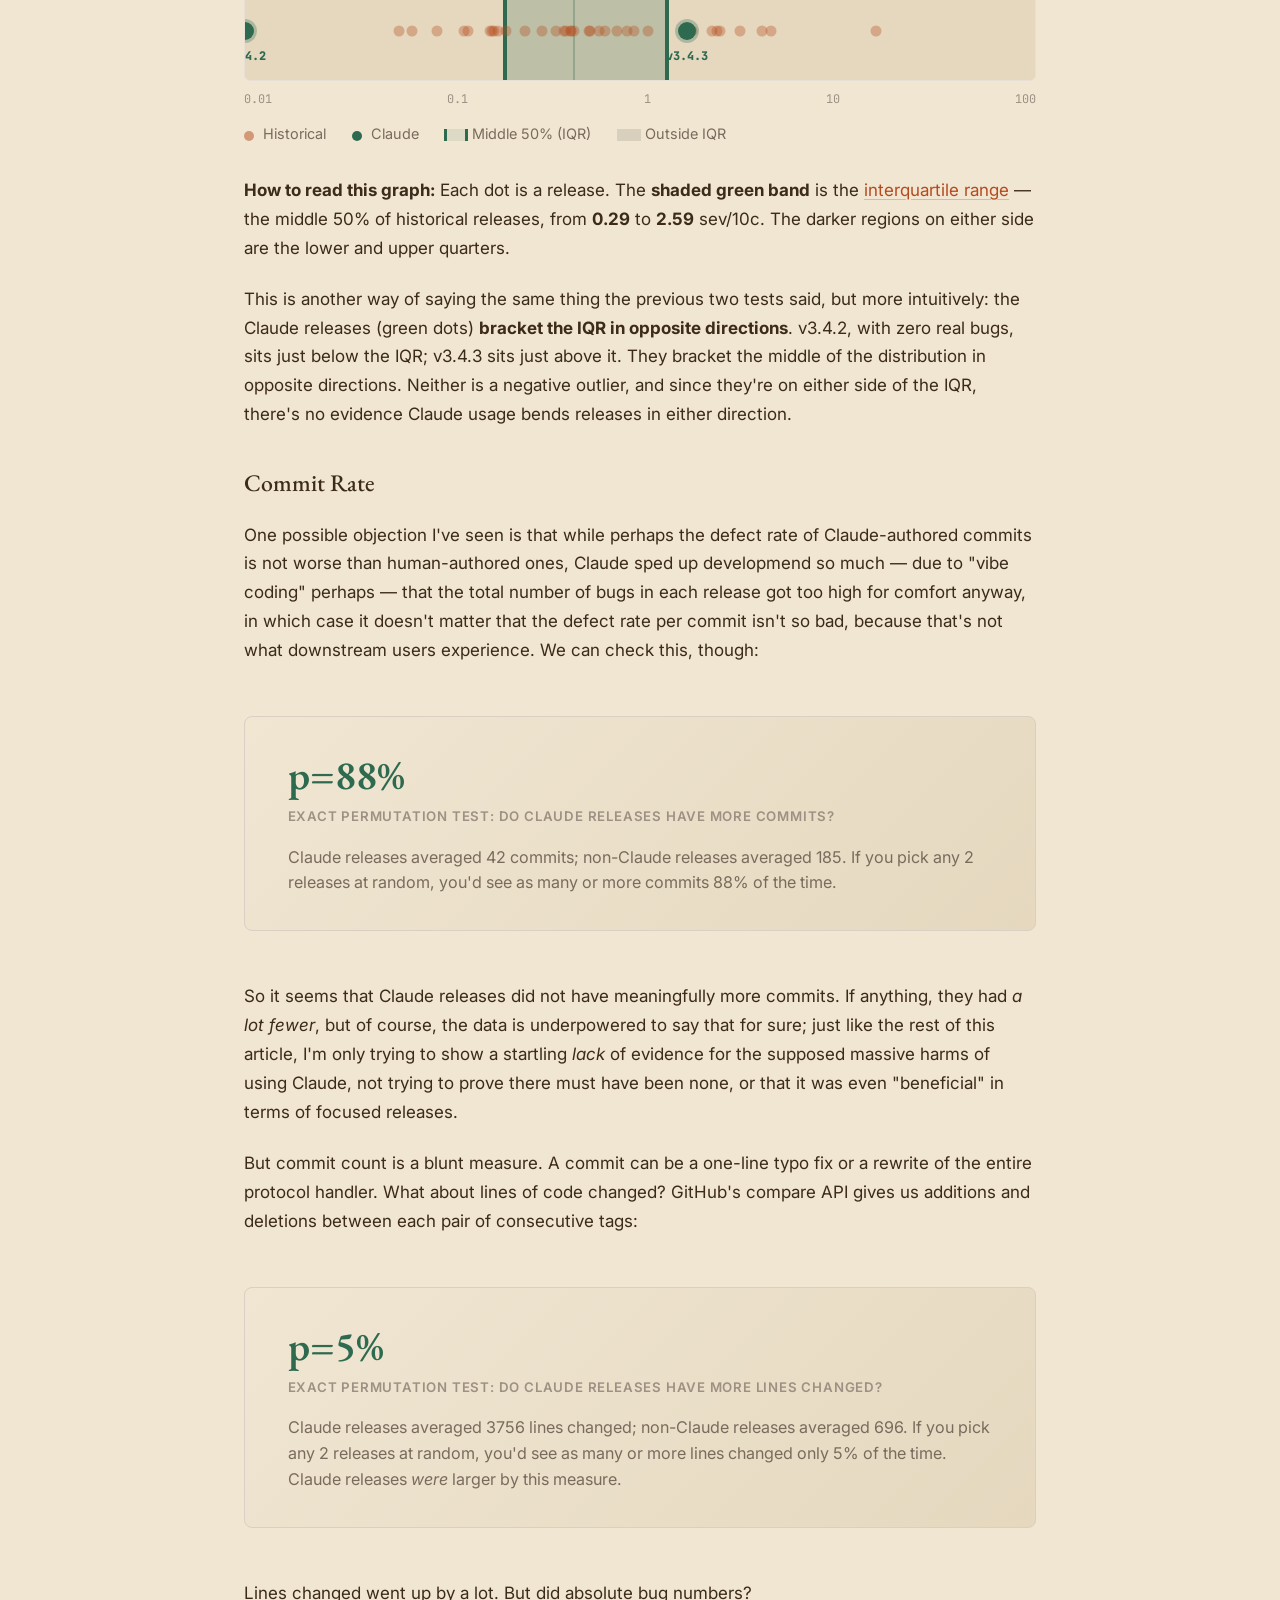
==== commit 076baf43: "controlling for commit count and release size" ====
--- a/docs/index.html
+++ b/docs/index.html
@@ -20,7 +20,7 @@
             complicated, answers only one question: are the Claude-assisted releases unusually buggy?</p>
         <div class="hero-meta">
             Repository: <a href="https://github.com/RsyncProject/rsync">RsyncProject/rsync</a><br>
-            Method: bugs per 10 commits, exact permutation test
+            Method: severity-weighted bugs per 10 commits, exact permutation test
         </div>
     </header>
 
@@ -227,7 +227,7 @@
 
         <h3>How bugs are found and assigned to releases</h3>
 
-        <p>Bug counts come from three sources:</p>
+        <p>Bug reports come from three sources:</p>
 
         <ol>
             <li>GitHub issues in the rsync repository (collated via the GitHub REST API),</li>
@@ -240,6 +240,42 @@
             release that shipped before the bug was reported. For Bugzilla, each entry has a "Version" field that
             explicitly states which release the bug was reported against, and bugs
             are attributed to that release.</p>
+
+        <h3>Severity scoring</h3>
+
+        <p>To control for bug severity — so that, as someone on HN said, a typo in a button and a CVE aren't rated
+            equally — every bug report was scored for severity on a
+            0–100 scale. The scorer is <a href="https://huggingface.co/Qwen/Qwen3-35B">Qwen&nbsp;3 35B</a>,
+            a small open-weight language model, prompted as a senior reliability engineer assessing real-world impact.
+            Each bug report was given to the model as its title and body text (truncated to 3,000 characters),
+            along with the following rubric:</p>
+
+        <table class="rubric-table">
+<thead><tr><th>Score</th><th>Category</th><th>Description</th></tr></thead>
+<tbody><tr><td class="rubric-range">90–100</td><td class="rubric-label">Data loss / corruption</td><td>Silent data corruption or data loss. The user's files or backups are wrong and they may not notice until it's too late. Security vulnerabilities that allow remote code execution or unauthorized access.</td></tr><tr><td class="rubric-range">70–89</td><td class="rubric-label">Crash / hang / broken backups</td><td>rsync crashes, hangs, or fails in a way that breaks automated backups or cron jobs. Data is not corrupted but backups are missed. High CPU or memory usage that makes rsync unusable in production. Build or compilation failures — if rsync cannot be built from source, users cannot install it at all. This is a blocking problem, not a minor inconvenience. Score these at least 70. Security vulnerabilities that expose sensitive data.</td></tr><tr><td class="rubric-range">50–69</td><td class="rubric-label">Feature regression</td><td>Feature regressed — something that used to work no longer works, but there's a workaround. Performance regressions large enough to disrupt production workflows. Incorrect output that is visible (errors, wrong filenames) but doesn't corrupt data.</td></tr><tr><td class="rubric-range">30–49</td><td class="rubric-label">Minor regression</td><td>Minor feature regression with easy workaround. Error messages are confusing but the operation still succeeds. Intermittent test failures. Portability issues on uncommon platforms.</td></tr><tr><td class="rubric-range">10–29</td><td class="rubric-label">Cosmetic / low impact</td><td>Cosmetic issues, documentation errors, minor UX annoyances. Test-only issues that don't affect users.</td></tr><tr><td class="rubric-range">0</td><td class="rubric-label">Feature request</td><td>If the issue is asking for a new feature, a change in default behavior, or a packaging suggestion — no matter how reasonable — it is NOT a bug. Score it 0.</td></tr><tr><td class="rubric-range">0–9</td><td class="rubric-label">Not a real bug</td><td>Spam, off-topic, duplicate. Issues that are clearly not about rsync or are empty/meaningless.</td></tr></tbody>
+</table>
+
+        <p>All three bug sources — GitHub issues, Bugzilla, and the rsync mailing list — were scored. Bugzilla and
+            mailing list reports had only a title (no body), so the model scored those from the title alone. The model
+            was instructed to fall back on the title and lean toward the middle of the range (40–60) when the body
+            didn't provide enough information. The model was also told to output only a severity integer via
+            <a href="https://openai.com/index/introducing-structured-outputs-in-the-api/">structured output</a>
+            (JSON schema), so there were no free-text responses to parse. Scoring was done at temperature&nbsp;0
+            for determinism — the same input always produces the same score.
+        </p>
+
+        <p>Issues scored severity&nbsp;0 — feature requests, spam, off-topic rants about AI, empty submissions — are
+            excluded from bug counts by default. This matters because some releases attracted a lot of noise on
+            GitHub. v3.4.2 had four issues filed; the model scored all four at severity&nbsp;0 (a feature-request
+            option, a missing tarball question, and two more feature requests).
+        </p>
+
+        <p>Example scores from the database, one per tier:</p>
+
+        <table class="rubric-table scoring-examples">
+<thead><tr><th>Score</th><th>Release</th><th>Title</th></tr></thead>
+<tbody><tr><td class="rubric-range">95</td><td><a href="https://github.com/RsyncProject/rsync/issues/750">v3.4.1</a></td><td>Destination --chmod and --fake-super: chmod applied to fake-super, backup permissions lost</td></tr><tr><td class="rubric-range">75</td><td><a href="https://github.com/RsyncProject/rsync/issues/951">v3.4.3</a></td><td>error in rsync protocol data stream (code 12) at token.c(490) [sender=3.4.3]</td></tr><tr><td class="rubric-range">55</td><td><a href="https://github.com/RsyncProject/rsync/issues/880">v3.4.1</a></td><td>--dry-run doesn't work with --mkpath when copying files</td></tr><tr><td class="rubric-range">35</td><td><a href="https://github.com/RsyncProject/rsync/issues/846">v3.4.1</a></td><td>manpages not installed in out-of-tree builds</td></tr><tr><td class="rubric-range">15</td><td><a href="https://github.com/RsyncProject/rsync/issues/866">v3.4.1</a></td><td>Minor inconsistencies in options in manpage</td></tr><tr><td class="rubric-range">0</td><td><a href="https://github.com/RsyncProject/rsync/issues/968">v3.4.3</a></td><td>PAM Support - Open for Discussion</td></tr></tbody>
+</table>
 
         <h3>Why the release is the unit of analysis</h3>
 
@@ -272,7 +308,9 @@
             releases went up. Therefore, the simplest honest response is to analyize precisely what is being claimed:
             bugs, commits, releases, and Claude-exposed commits. If the Claude releases sit in the middle of the
             historical distribution, the burden shifts to the critics to explain why this particular middle is somehow
-            worse than all the other middles that came before it. Even if that results in is shifting the conversation
+            worse than all the other middles that came before it. Even by weighting by severity, I feel that I am giving extensive generosity to the anti-AI point in all this, but enough of the more intelligent critics brought it up that I found it worth it.</p>
+
+        <p>Even if that results in is shifting the conversation
             toward a more nuanced discussion of the <i>quality</i> and <i>type</i> and <i>user impact</i> of the bugs in
             the releases, it will already have been a major win for the pro-AI crowd, and a shifting of the goalposts
             for the anti-AI crowd, and then we can do further analysis based on that. And the ball's in the anti-AI
@@ -280,46 +318,10 @@
 
         <h3>What this approach does not do</h3>
 
-        <p>I'm aware that this metric does not control for commit complexity, security intensity, or bug severity. It
-            does not distinguish
-            between a one-line typo fix and a CVE patch. It is a blunt instrument. But the critics' accusation is also
+        <p>I'm aware that this metric does not control for commit complexity or security intensity. It is a blunt
+            instrument. But the critics' accusation is also
             blunt: "Claude is making things worse." A blunt instrument is what is required in response. Blood begets
             blood.</p>
-
-        <h3>Severity scoring</h3>
-
-        <p>To check whether the raw bug count tells the whole story, every bug report was scored for severity on a
-            0–100 scale. The scorer is <a href="https://huggingface.co/Qwen/Qwen3-35B">Qwen&nbsp;3 35B</a>,
-            a small open-weight language model, prompted as a senior reliability engineer assessing real-world impact.
-            Each bug report was given to the model as its title and body text (truncated to 3,000 characters),
-            along with the following rubric:</p>
-
-        <table class="rubric-table">
-<thead><tr><th>Score</th><th>Category</th><th>Description</th></tr></thead>
-<tbody><tr><td class="rubric-range">90–100</td><td class="rubric-label">Data loss / corruption</td><td>Silent data corruption or data loss. The user's files or backups are wrong and they may not notice until it's too late. Security vulnerabilities that allow remote code execution or unauthorized access.</td></tr><tr><td class="rubric-range">70–89</td><td class="rubric-label">Crash / hang / broken backups</td><td>rsync crashes, hangs, or fails in a way that breaks automated backups or cron jobs. Data is not corrupted but backups are missed. High CPU or memory usage that makes rsync unusable in production. Build or compilation failures — if rsync cannot be built from source, users cannot install it at all. This is a blocking problem, not a minor inconvenience. Score these at least 70. Security vulnerabilities that expose sensitive data.</td></tr><tr><td class="rubric-range">50–69</td><td class="rubric-label">Feature regression</td><td>Feature regressed — something that used to work no longer works, but there's a workaround. Performance regressions large enough to disrupt production workflows. Incorrect output that is visible (errors, wrong filenames) but doesn't corrupt data.</td></tr><tr><td class="rubric-range">30–49</td><td class="rubric-label">Minor regression</td><td>Minor feature regression with easy workaround. Error messages are confusing but the operation still succeeds. Intermittent test failures. Portability issues on uncommon platforms.</td></tr><tr><td class="rubric-range">10–29</td><td class="rubric-label">Cosmetic / low impact</td><td>Cosmetic issues, documentation errors, minor UX annoyances. Test-only issues that don't affect users.</td></tr><tr><td class="rubric-range">0</td><td class="rubric-label">Feature request</td><td>If the issue is asking for a new feature, a change in default behavior, or a packaging suggestion — no matter how reasonable — it is NOT a bug. Score it 0.</td></tr><tr><td class="rubric-range">0–9</td><td class="rubric-label">Not a real bug</td><td>Spam, off-topic, duplicate. Issues that are clearly not about rsync or are empty/meaningless.</td></tr></tbody>
-</table>
-
-        <p>All three bug sources — GitHub issues, Bugzilla, and the rsync mailing list — were scored. Bugzilla and
-            mailing list reports had only a title (no body), so the model scored those from the title alone. The model
-            was instructed to fall back on the title and lean toward the middle of the range (40–60) when the body
-            didn't provide enough information. The model was also told to output only a severity integer via
-            <a href="https://openai.com/index/introducing-structured-outputs-in-the-api/">structured output</a>
-            (JSON schema), so there were no free-text responses to parse. Scoring was done at temperature&nbsp;0
-            for determinism — the same input always produces the same score.
-        </p>
-
-        <p>Issues scored severity&nbsp;0 — feature requests, spam, off-topic rants about AI, empty submissions — are
-            excluded from bug counts by default. This matters because some releases attracted a lot of noise on
-            GitHub. v3.4.2 had four issues filed; the model scored all four at severity&nbsp;0 (a feature-request
-            option, a missing tarball question, and two more feature requests).
-        </p>
-
-        <p>Example scores from the database, one per tier:</p>
-
-        <table class="rubric-table scoring-examples">
-<thead><tr><th>Score</th><th>Release</th><th>Title</th></tr></thead>
-<tbody><tr><td class="rubric-range">95</td><td><a href="https://github.com/RsyncProject/rsync/issues/750">v3.4.1</a></td><td>Destination --chmod and --fake-super: chmod applied to fake-super, backup permissions lost</td></tr><tr><td class="rubric-range">75</td><td><a href="https://github.com/RsyncProject/rsync/issues/951">v3.4.3</a></td><td>error in rsync protocol data stream (code 12) at token.c(490) [sender=3.4.3]</td></tr><tr><td class="rubric-range">55</td><td><a href="https://github.com/RsyncProject/rsync/issues/880">v3.4.1</a></td><td>--dry-run doesn't work with --mkpath when copying files</td></tr><tr><td class="rubric-range">35</td><td><a href="https://github.com/RsyncProject/rsync/issues/846">v3.4.1</a></td><td>manpages not installed in out-of-tree builds</td></tr><tr><td class="rubric-range">15</td><td><a href="https://github.com/RsyncProject/rsync/issues/866">v3.4.1</a></td><td>Minor inconsistencies in options in manpage</td></tr><tr><td class="rubric-range">0</td><td><a href="https://github.com/RsyncProject/rsync/issues/968">v3.4.3</a></td><td>PAM Support - Open for Discussion</td></tr></tbody>
-</table>
 
     </section>
 
@@ -505,6 +507,60 @@
             no evidence Claude usage bends releases in either direction.
         </p>
 
+        <h3>Commit Rate</h3>
+
+        <p>One possible objection I've seen is that while perhaps the defect rate of Claude-authored commits is not
+            worse than human-authored ones, Claude sped up developmend so much — due to "vibe coding" perhaps — that the
+            total number of bugs in each release got too high for comfort anyway, in which case it doesn't matter that
+            the defect rate per commit isn't so bad, because that's not what downstream users experience. We can check
+            this, though:</p>
+
+        <div class="result-callout">
+            <div class="result-number">p=88%</div>
+            <div class="result-label">exact permutation test: do Claude releases have more commits?</div>
+            <div class="result-detail">
+                Claude releases averaged 42 commits; non-Claude releases averaged
+                185. If you pick any 2 releases at random, you'd see as many
+                or more commits 88% of the time.
+            </div>
+        </div>
+
+        <p>So it seems that Claude releases did not have meaningfully
+            more commits. If anything, they had <i>a lot fewer</i>, but of course, the data is underpowered to say that
+            for sure; just like the rest of this article, I'm only trying to show a startling <i>lack</i> of evidence
+            for the supposed massive harms of using Claude, not trying to prove there must have been none, or that it
+            was even "beneficial" in terms of focused releases.</p>
+
+        <p>But commit count is a blunt measure. A commit can be a one-line typo fix or a rewrite of the entire
+            protocol handler. What about lines of code changed? GitHub's compare API gives us additions and deletions
+            between each pair of consecutive tags:</p>
+
+        <div class="result-callout">
+            <div class="result-number">p=5%</div>
+            <div class="result-label">exact permutation test: do Claude releases have more lines changed?</div>
+            <div class="result-detail">
+                Claude releases averaged 3756 lines changed; non-Claude releases averaged
+                696. If you pick any 2 releases at random, you'd see as many
+                or more lines changed only 5% of the time. Claude releases <em>were</em> larger
+                by this measure.
+            </div>
+        </div>
+
+        <p>Lines changed went up by a lot. But did absolute bug numbers?</p>
+
+        <div class="result-callout">
+            <div class="result-number">p=77%</div>
+            <div class="result-label">exact permutation test: do Claude releases have more severity-weighted bugs?</div>
+            <div class="result-detail">
+                Claude releases averaged 5.6 severity-weighted bugs; non-Claude releases averaged
+                14.9. If you pick any 2 releases at random, you'd see as many
+                or more severity-weighted bugs 77% of the time. More lines changed, but not more bugs.
+            </div>
+        </div>
+
+        <p>So: the Claude releases changed way more lines of code than historical ones, but didn't have more bugs.
+            More code, same bugs. That's not what you'd expect if Claude were making things worse.</p>
+
         <h3>Regime Check</h3>
 
         <p>The obvious counterargument is that maybe <i>earlier</i> rsync releases were less in maintenence-mode, and so
@@ -621,6 +677,7 @@
                     <tr>
                         <th>Release</th>
                         <th>Bugs</th>
+                        <th>Sev</th>
                         <th>Commits</th>
                         <th>Claude</th>
                         <th>Bugs/10c</th>
@@ -629,43 +686,43 @@
                     </tr>
                 </thead>
                 <tbody>
-                    <tr class=""><td class="rel">v2.4.6</td><td class="n">2</td><td class="n">13</td><td class="n">0</td><td class="n rate">1.54</td><td class="n rate">0.92</td><td class="era">54th percentile</td></tr>
-          <tr class=""><td class="rel">v2.5.0</td><td class="n">4</td><td class="n">73</td><td class="n">0</td><td class="n rate">0.55</td><td class="n rate">0.18</td><td class="era">11th percentile</td></tr>
-          <tr class=""><td class="rel">v2.5.1</td><td class="n">4</td><td class="n">69</td><td class="n">0</td><td class="n rate">0.58</td><td class="n rate">0.26</td><td class="era">20th percentile</td></tr>
-          <tr class=""><td class="rel">v2.5.2</td><td class="n">6</td><td class="n">117</td><td class="n">0</td><td class="n rate">0.51</td><td class="n rate">0.25</td><td class="era">14th percentile</td></tr>
-          <tr class=""><td class="rel">v2.5.4</td><td class="n">5</td><td class="n">21</td><td class="n">0</td><td class="n rate">2.38</td><td class="n rate">1.64</td><td class="era">69th percentile</td></tr>
-          <tr class=""><td class="rel">v2.5.5</td><td class="n">22</td><td class="n">88</td><td class="n">0</td><td class="n rate">2.50</td><td class="n rate">1.32</td><td class="era">63rd percentile</td></tr>
-          <tr class=""><td class="rel">v2.5.6</td><td class="n">14</td><td class="n">239</td><td class="n">0</td><td class="n rate">0.59</td><td class="n rate">0.28</td><td class="era">23rd percentile</td></tr>
-          <tr class=""><td class="rel">v2.6.0</td><td class="n">8</td><td class="n">267</td><td class="n">0</td><td class="n rate">0.30</td><td class="n rate">0.18</td><td class="era">9th percentile</td></tr>
-          <tr class=""><td class="rel">v2.6.1</td><td class="n">5</td><td class="n">444</td><td class="n">0</td><td class="n rate">0.11</td><td class="n rate">0.08</td><td class="era">0th percentile</td></tr>
-          <tr class=""><td class="rel">v2.6.2</td><td class="n">29</td><td class="n">17</td><td class="n">0</td><td class="n rate">17.06</td><td class="n rate">9.88</td><td class="era">94th percentile</td></tr>
-          <tr class=""><td class="rel">v2.6.3</td><td class="n">49</td><td class="n">381</td><td class="n">0</td><td class="n rate">1.29</td><td class="n rate">0.59</td><td class="era">34th percentile</td></tr>
-          <tr class=""><td class="rel">v2.6.4</td><td class="n">22</td><td class="n">760</td><td class="n">0</td><td class="n rate">0.29</td><td class="n rate">0.12</td><td class="era">6th percentile</td></tr>
-          <tr class=""><td class="rel">v2.6.5</td><td class="n">16</td><td class="n">146</td><td class="n">0</td><td class="n rate">1.10</td><td class="n rate">0.49</td><td class="era">31st percentile</td></tr>
-          <tr class=""><td class="rel">v2.6.7</td><td class="n">15</td><td class="n">649</td><td class="n">0</td><td class="n rate">0.23</td><td class="n rate">0.09</td><td class="era">3rd percentile</td></tr>
-          <tr class=""><td class="rel">v2.6.8</td><td class="n">12</td><td class="n">72</td><td class="n">0</td><td class="n rate">1.67</td><td class="n rate">0.74</td><td class="era">49th percentile</td></tr>
-          <tr class=""><td class="rel">v2.6.9</td><td class="n">53</td><td class="n">261</td><td class="n">0</td><td class="n rate">2.03</td><td class="n rate">0.72</td><td class="era">43rd percentile</td></tr>
-          <tr class=""><td class="rel">v3.0.0</td><td class="n">64</td><td class="n">909</td><td class="n">0</td><td class="n rate">0.70</td><td class="n rate">0.31</td><td class="era">26th percentile</td></tr>
-          <tr class=""><td class="rel">v3.0.1</td><td class="n">6</td><td class="n">102</td><td class="n">0</td><td class="n rate">0.59</td><td class="n rate">0.40</td><td class="era">29th percentile</td></tr>
-          <tr class=""><td class="rel">v3.0.2</td><td class="n">10</td><td class="n">9</td><td class="n">0</td><td class="n rate">11.11</td><td class="n rate">4.56</td><td class="era">80th percentile</td></tr>
-          <tr class=""><td class="rel">v3.0.3</td><td class="n">22</td><td class="n">55</td><td class="n">0</td><td class="n rate">4.00</td><td class="n rate">1.96</td><td class="era">71st percentile</td></tr>
-          <tr class=""><td class="rel">v3.1.0</td><td class="n">170</td><td class="n">571</td><td class="n">0</td><td class="n rate">2.98</td><td class="n rate">0.92</td><td class="era">51st percentile</td></tr>
-          <tr class=""><td class="rel">v3.1.1</td><td class="n">68</td><td class="n">66</td><td class="n">0</td><td class="n rate">10.30</td><td class="n rate">4.86</td><td class="era">83rd percentile</td></tr>
-          <tr class=""><td class="rel">v3.1.2</td><td class="n">55</td><td class="n">57</td><td class="n">0</td><td class="n rate">9.65</td><td class="n rate">3.22</td><td class="era">74th percentile</td></tr>
-          <tr class=""><td class="rel">v3.1.3</td><td class="n">85</td><td class="n">61</td><td class="n">0</td><td class="n rate">13.93</td><td class="n rate">5.07</td><td class="era">86th percentile</td></tr>
-          <tr class=""><td class="rel">v3.2.0</td><td class="n">22</td><td class="n">304</td><td class="n">0</td><td class="n rate">0.72</td><td class="n rate">0.25</td><td class="era">17th percentile</td></tr>
-          <tr class=""><td class="rel">v3.2.1</td><td class="n">7</td><td class="n">63</td><td class="n">0</td><td class="n rate">1.11</td><td class="n rate">0.72</td><td class="era">46th percentile</td></tr>
-          <tr class=""><td class="rel">v3.2.2</td><td class="n">13</td><td class="n">58</td><td class="n">0</td><td class="n rate">2.24</td><td class="n rate">1.51</td><td class="era">66th percentile</td></tr>
-          <tr class=""><td class="rel">v3.2.3</td><td class="n">95</td><td class="n">157</td><td class="n">0</td><td class="n rate">6.05</td><td class="n rate">3.52</td><td class="era">77th percentile</td></tr>
-          <tr class=""><td class="rel">v3.2.4</td><td class="n">20</td><td class="n">213</td><td class="n">0</td><td class="n rate">0.94</td><td class="n rate">0.67</td><td class="era">40th percentile</td></tr>
-          <tr class=""><td class="rel">v3.2.5</td><td class="n">9</td><td class="n">53</td><td class="n">0</td><td class="n rate">1.70</td><td class="n rate">1.04</td><td class="era">57th percentile</td></tr>
-          <tr class=""><td class="rel">v3.2.6</td><td class="n">6</td><td class="n">28</td><td class="n">0</td><td class="n rate">2.14</td><td class="n rate">1.13</td><td class="era">60th percentile</td></tr>
-          <tr class=""><td class="rel">v3.2.7</td><td class="n">88</td><td class="n">60</td><td class="n">0</td><td class="n rate">14.67</td><td class="n rate">8.73</td><td class="era">91st percentile</td></tr>
-          <tr class=""><td class="rel">v3.3.0</td><td class="n">42</td><td class="n">38</td><td class="n">0</td><td class="n rate">11.05</td><td class="n rate">6.66</td><td class="era">89th percentile</td></tr>
-          <tr class=""><td class="rel">v3.4.0</td><td class="n">6</td><td class="n">60</td><td class="n">0</td><td class="n rate">1.00</td><td class="n rate">0.66</td><td class="era">37th percentile</td></tr>
-          <tr class=""><td class="rel">v3.4.1</td><td class="n">59</td><td class="n">9</td><td class="n">0</td><td class="n rate">65.56</td><td class="n rate">39.39</td><td class="era">97th percentile</td></tr>
-          <tr class="claude-era"><td class="rel">v3.4.2</td><td class="n">0</td><td class="n">50</td><td class="n">9</td><td class="n rate">0.00</td><td class="n rate">0.00</td><td class="era">0th percentile</td></tr>
-          <tr class="claude-era"><td class="rel">v3.4.3</td><td class="n">17</td><td class="n">34</td><td class="n">28</td><td class="n rate">5.00</td><td class="n rate">3.29</td><td class="era">77th percentile</td></tr>
+                    <tr class=""><td class="rel">v2.4.6</td><td class="n">2</td><td class="n">1.2</td><td class="n">13</td><td class="n">0</td><td class="n rate">1.54</td><td class="n rate">0.92</td><td class="era">54th percentile</td></tr>
+          <tr class=""><td class="rel">v2.5.0</td><td class="n">4</td><td class="n">1.3</td><td class="n">73</td><td class="n">0</td><td class="n rate">0.55</td><td class="n rate">0.18</td><td class="era">11th percentile</td></tr>
+          <tr class=""><td class="rel">v2.5.1</td><td class="n">4</td><td class="n">1.8</td><td class="n">69</td><td class="n">0</td><td class="n rate">0.58</td><td class="n rate">0.26</td><td class="era">20th percentile</td></tr>
+          <tr class=""><td class="rel">v2.5.2</td><td class="n">6</td><td class="n">2.9</td><td class="n">117</td><td class="n">0</td><td class="n rate">0.51</td><td class="n rate">0.25</td><td class="era">14th percentile</td></tr>
+          <tr class=""><td class="rel">v2.5.4</td><td class="n">5</td><td class="n">3.5</td><td class="n">21</td><td class="n">0</td><td class="n rate">2.38</td><td class="n rate">1.64</td><td class="era">69th percentile</td></tr>
+          <tr class=""><td class="rel">v2.5.5</td><td class="n">22</td><td class="n">11.6</td><td class="n">88</td><td class="n">0</td><td class="n rate">2.50</td><td class="n rate">1.32</td><td class="era">63rd percentile</td></tr>
+          <tr class=""><td class="rel">v2.5.6</td><td class="n">14</td><td class="n">6.6</td><td class="n">239</td><td class="n">0</td><td class="n rate">0.59</td><td class="n rate">0.28</td><td class="era">23rd percentile</td></tr>
+          <tr class=""><td class="rel">v2.6.0</td><td class="n">8</td><td class="n">4.7</td><td class="n">267</td><td class="n">0</td><td class="n rate">0.30</td><td class="n rate">0.18</td><td class="era">9th percentile</td></tr>
+          <tr class=""><td class="rel">v2.6.1</td><td class="n">5</td><td class="n">3.3</td><td class="n">444</td><td class="n">0</td><td class="n rate">0.11</td><td class="n rate">0.08</td><td class="era">0th percentile</td></tr>
+          <tr class=""><td class="rel">v2.6.2</td><td class="n">29</td><td class="n">16.8</td><td class="n">17</td><td class="n">0</td><td class="n rate">17.06</td><td class="n rate">9.88</td><td class="era">94th percentile</td></tr>
+          <tr class=""><td class="rel">v2.6.3</td><td class="n">49</td><td class="n">22.7</td><td class="n">381</td><td class="n">0</td><td class="n rate">1.29</td><td class="n rate">0.59</td><td class="era">34th percentile</td></tr>
+          <tr class=""><td class="rel">v2.6.4</td><td class="n">22</td><td class="n">9.4</td><td class="n">760</td><td class="n">0</td><td class="n rate">0.29</td><td class="n rate">0.12</td><td class="era">6th percentile</td></tr>
+          <tr class=""><td class="rel">v2.6.5</td><td class="n">16</td><td class="n">7.1</td><td class="n">146</td><td class="n">0</td><td class="n rate">1.10</td><td class="n rate">0.49</td><td class="era">31st percentile</td></tr>
+          <tr class=""><td class="rel">v2.6.7</td><td class="n">15</td><td class="n">5.8</td><td class="n">649</td><td class="n">0</td><td class="n rate">0.23</td><td class="n rate">0.09</td><td class="era">3rd percentile</td></tr>
+          <tr class=""><td class="rel">v2.6.8</td><td class="n">12</td><td class="n">5.4</td><td class="n">72</td><td class="n">0</td><td class="n rate">1.67</td><td class="n rate">0.74</td><td class="era">49th percentile</td></tr>
+          <tr class=""><td class="rel">v2.6.9</td><td class="n">53</td><td class="n">18.8</td><td class="n">261</td><td class="n">0</td><td class="n rate">2.03</td><td class="n rate">0.72</td><td class="era">43rd percentile</td></tr>
+          <tr class=""><td class="rel">v3.0.0</td><td class="n">64</td><td class="n">27.9</td><td class="n">909</td><td class="n">0</td><td class="n rate">0.70</td><td class="n rate">0.31</td><td class="era">26th percentile</td></tr>
+          <tr class=""><td class="rel">v3.0.1</td><td class="n">6</td><td class="n">4.0</td><td class="n">102</td><td class="n">0</td><td class="n rate">0.59</td><td class="n rate">0.40</td><td class="era">29th percentile</td></tr>
+          <tr class=""><td class="rel">v3.0.2</td><td class="n">10</td><td class="n">4.1</td><td class="n">9</td><td class="n">0</td><td class="n rate">11.11</td><td class="n rate">4.56</td><td class="era">80th percentile</td></tr>
+          <tr class=""><td class="rel">v3.0.3</td><td class="n">22</td><td class="n">10.8</td><td class="n">55</td><td class="n">0</td><td class="n rate">4.00</td><td class="n rate">1.96</td><td class="era">71st percentile</td></tr>
+          <tr class=""><td class="rel">v3.1.0</td><td class="n">170</td><td class="n">52.4</td><td class="n">571</td><td class="n">0</td><td class="n rate">2.98</td><td class="n rate">0.92</td><td class="era">51st percentile</td></tr>
+          <tr class=""><td class="rel">v3.1.1</td><td class="n">68</td><td class="n">32.1</td><td class="n">66</td><td class="n">0</td><td class="n rate">10.30</td><td class="n rate">4.86</td><td class="era">83rd percentile</td></tr>
+          <tr class=""><td class="rel">v3.1.2</td><td class="n">55</td><td class="n">18.4</td><td class="n">57</td><td class="n">0</td><td class="n rate">9.65</td><td class="n rate">3.22</td><td class="era">74th percentile</td></tr>
+          <tr class=""><td class="rel">v3.1.3</td><td class="n">85</td><td class="n">30.9</td><td class="n">61</td><td class="n">0</td><td class="n rate">13.93</td><td class="n rate">5.07</td><td class="era">86th percentile</td></tr>
+          <tr class=""><td class="rel">v3.2.0</td><td class="n">22</td><td class="n">7.8</td><td class="n">304</td><td class="n">0</td><td class="n rate">0.72</td><td class="n rate">0.25</td><td class="era">17th percentile</td></tr>
+          <tr class=""><td class="rel">v3.2.1</td><td class="n">7</td><td class="n">4.5</td><td class="n">63</td><td class="n">0</td><td class="n rate">1.11</td><td class="n rate">0.72</td><td class="era">46th percentile</td></tr>
+          <tr class=""><td class="rel">v3.2.2</td><td class="n">13</td><td class="n">8.8</td><td class="n">58</td><td class="n">0</td><td class="n rate">2.24</td><td class="n rate">1.51</td><td class="era">66th percentile</td></tr>
+          <tr class=""><td class="rel">v3.2.3</td><td class="n">95</td><td class="n">55.3</td><td class="n">157</td><td class="n">0</td><td class="n rate">6.05</td><td class="n rate">3.52</td><td class="era">77th percentile</td></tr>
+          <tr class=""><td class="rel">v3.2.4</td><td class="n">20</td><td class="n">14.3</td><td class="n">213</td><td class="n">0</td><td class="n rate">0.94</td><td class="n rate">0.67</td><td class="era">40th percentile</td></tr>
+          <tr class=""><td class="rel">v3.2.5</td><td class="n">9</td><td class="n">5.5</td><td class="n">53</td><td class="n">0</td><td class="n rate">1.70</td><td class="n rate">1.04</td><td class="era">57th percentile</td></tr>
+          <tr class=""><td class="rel">v3.2.6</td><td class="n">6</td><td class="n">3.2</td><td class="n">28</td><td class="n">0</td><td class="n rate">2.14</td><td class="n rate">1.13</td><td class="era">60th percentile</td></tr>
+          <tr class=""><td class="rel">v3.2.7</td><td class="n">88</td><td class="n">52.4</td><td class="n">60</td><td class="n">0</td><td class="n rate">14.67</td><td class="n rate">8.73</td><td class="era">91st percentile</td></tr>
+          <tr class=""><td class="rel">v3.3.0</td><td class="n">42</td><td class="n">25.3</td><td class="n">38</td><td class="n">0</td><td class="n rate">11.05</td><td class="n rate">6.66</td><td class="era">89th percentile</td></tr>
+          <tr class=""><td class="rel">v3.4.0</td><td class="n">6</td><td class="n">4.0</td><td class="n">60</td><td class="n">0</td><td class="n rate">1.00</td><td class="n rate">0.66</td><td class="era">37th percentile</td></tr>
+          <tr class=""><td class="rel">v3.4.1</td><td class="n">59</td><td class="n">35.5</td><td class="n">9</td><td class="n">0</td><td class="n rate">65.56</td><td class="n rate">39.39</td><td class="era">97th percentile</td></tr>
+          <tr class="claude-era"><td class="rel">v3.4.2</td><td class="n">0</td><td class="n">0.0</td><td class="n">50</td><td class="n">9</td><td class="n rate">0.00</td><td class="n rate">0.00</td><td class="era">0th percentile</td></tr>
+          <tr class="claude-era"><td class="rel">v3.4.3</td><td class="n">17</td><td class="n">11.2</td><td class="n">34</td><td class="n">28</td><td class="n rate">5.00</td><td class="n rate">3.29</td><td class="era">77th percentile</td></tr>
           
                 </tbody>
             </table>
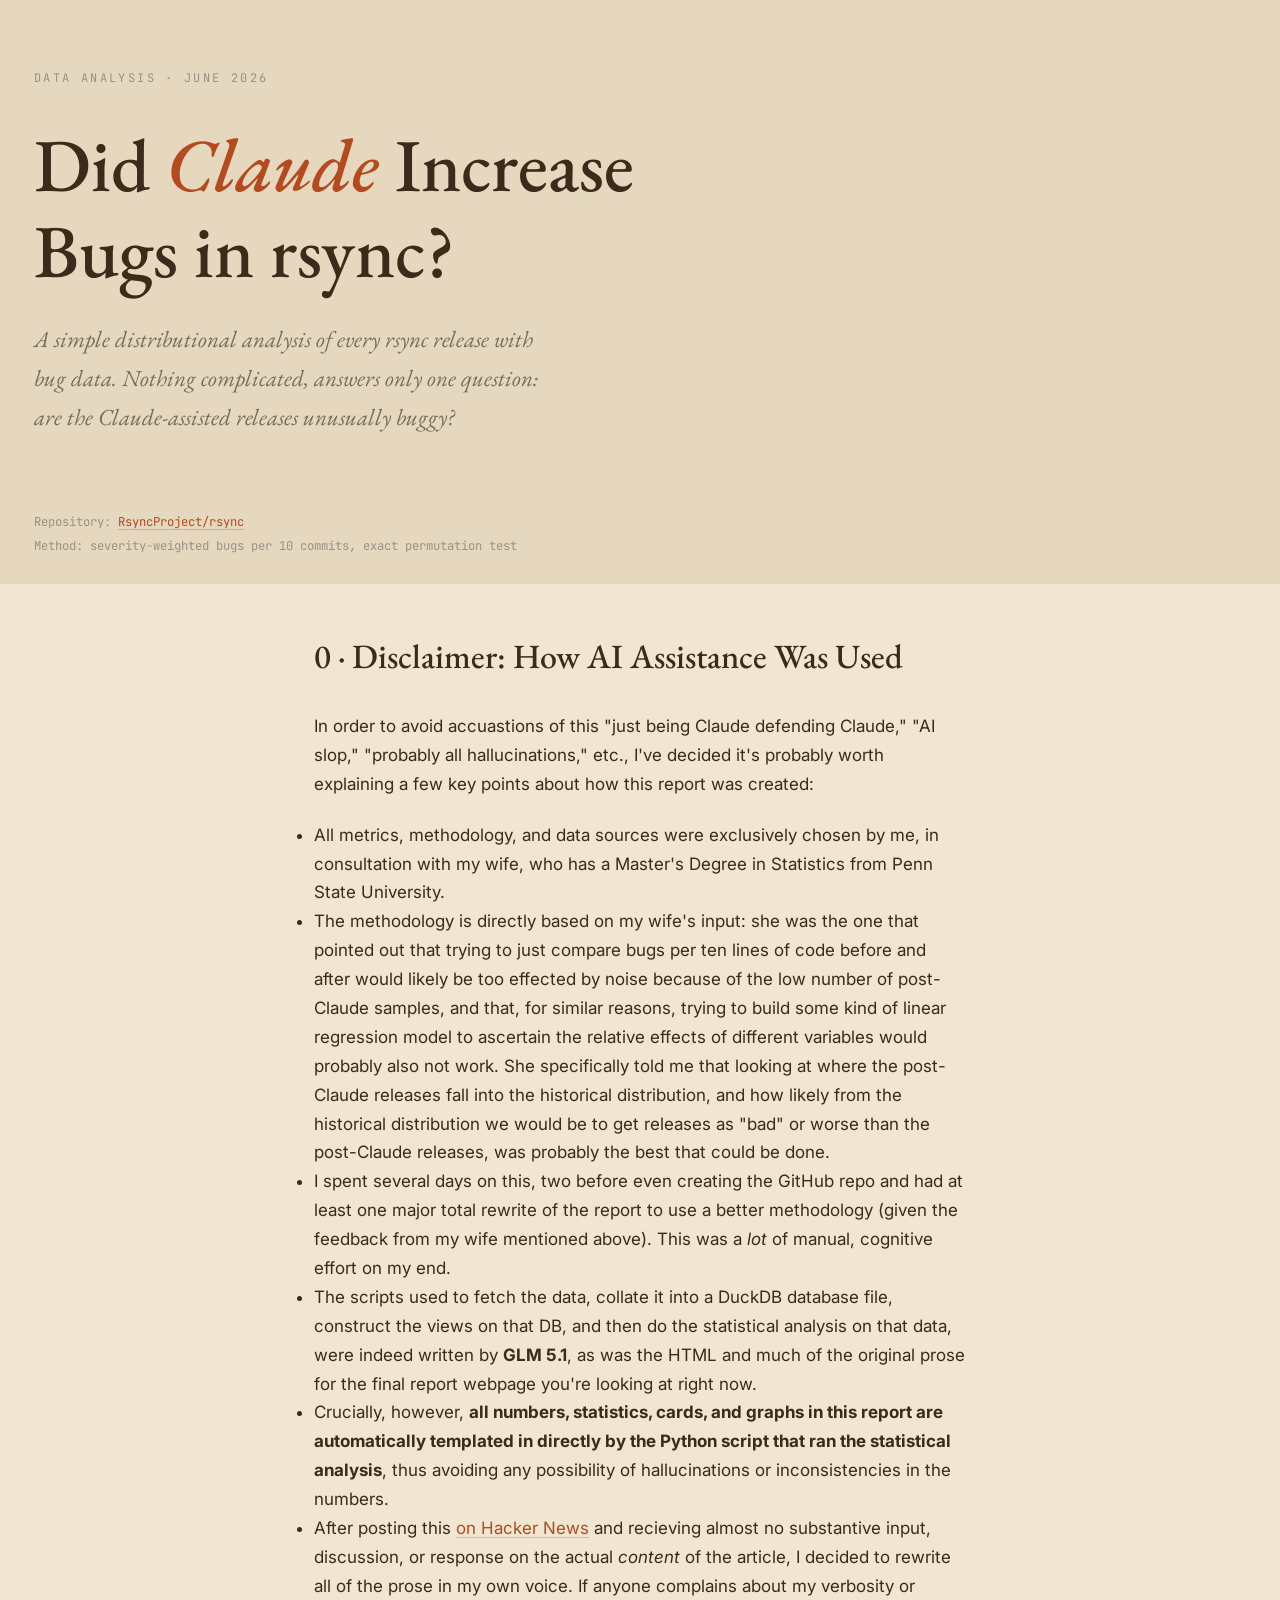
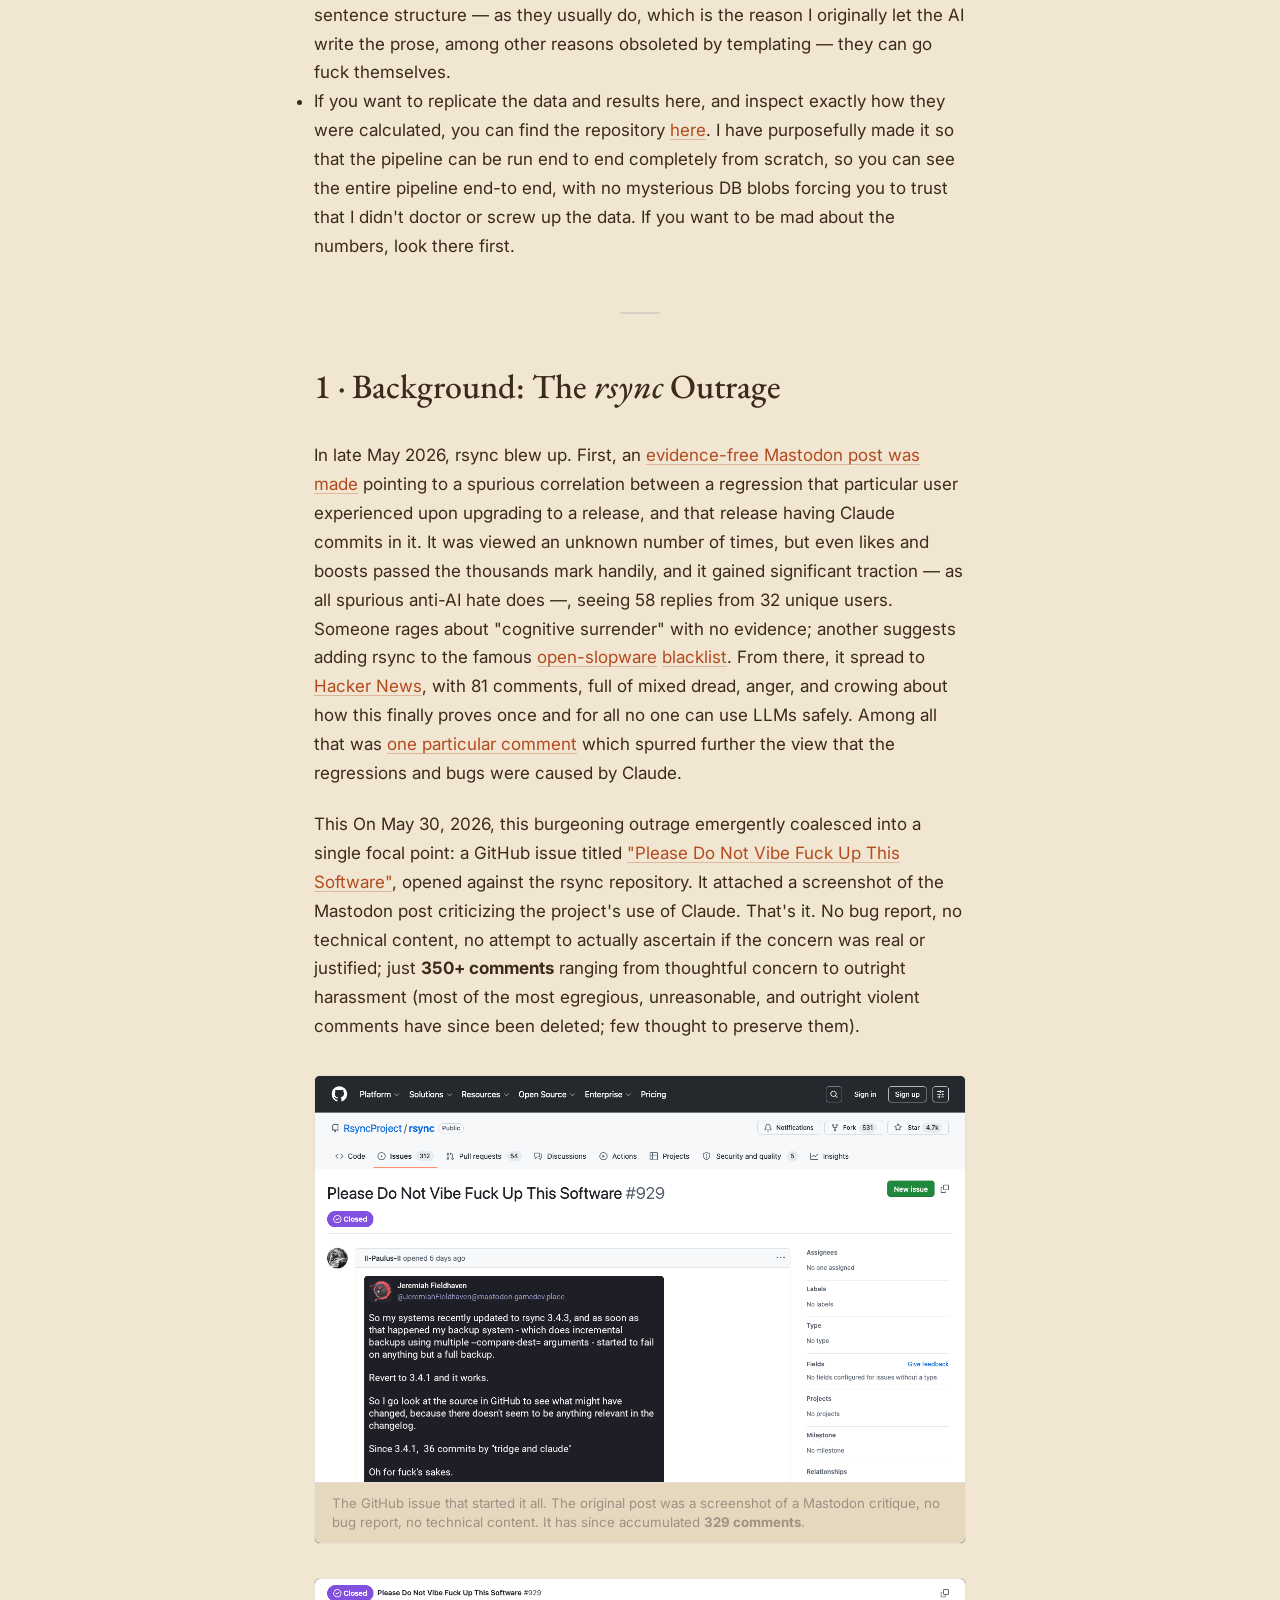
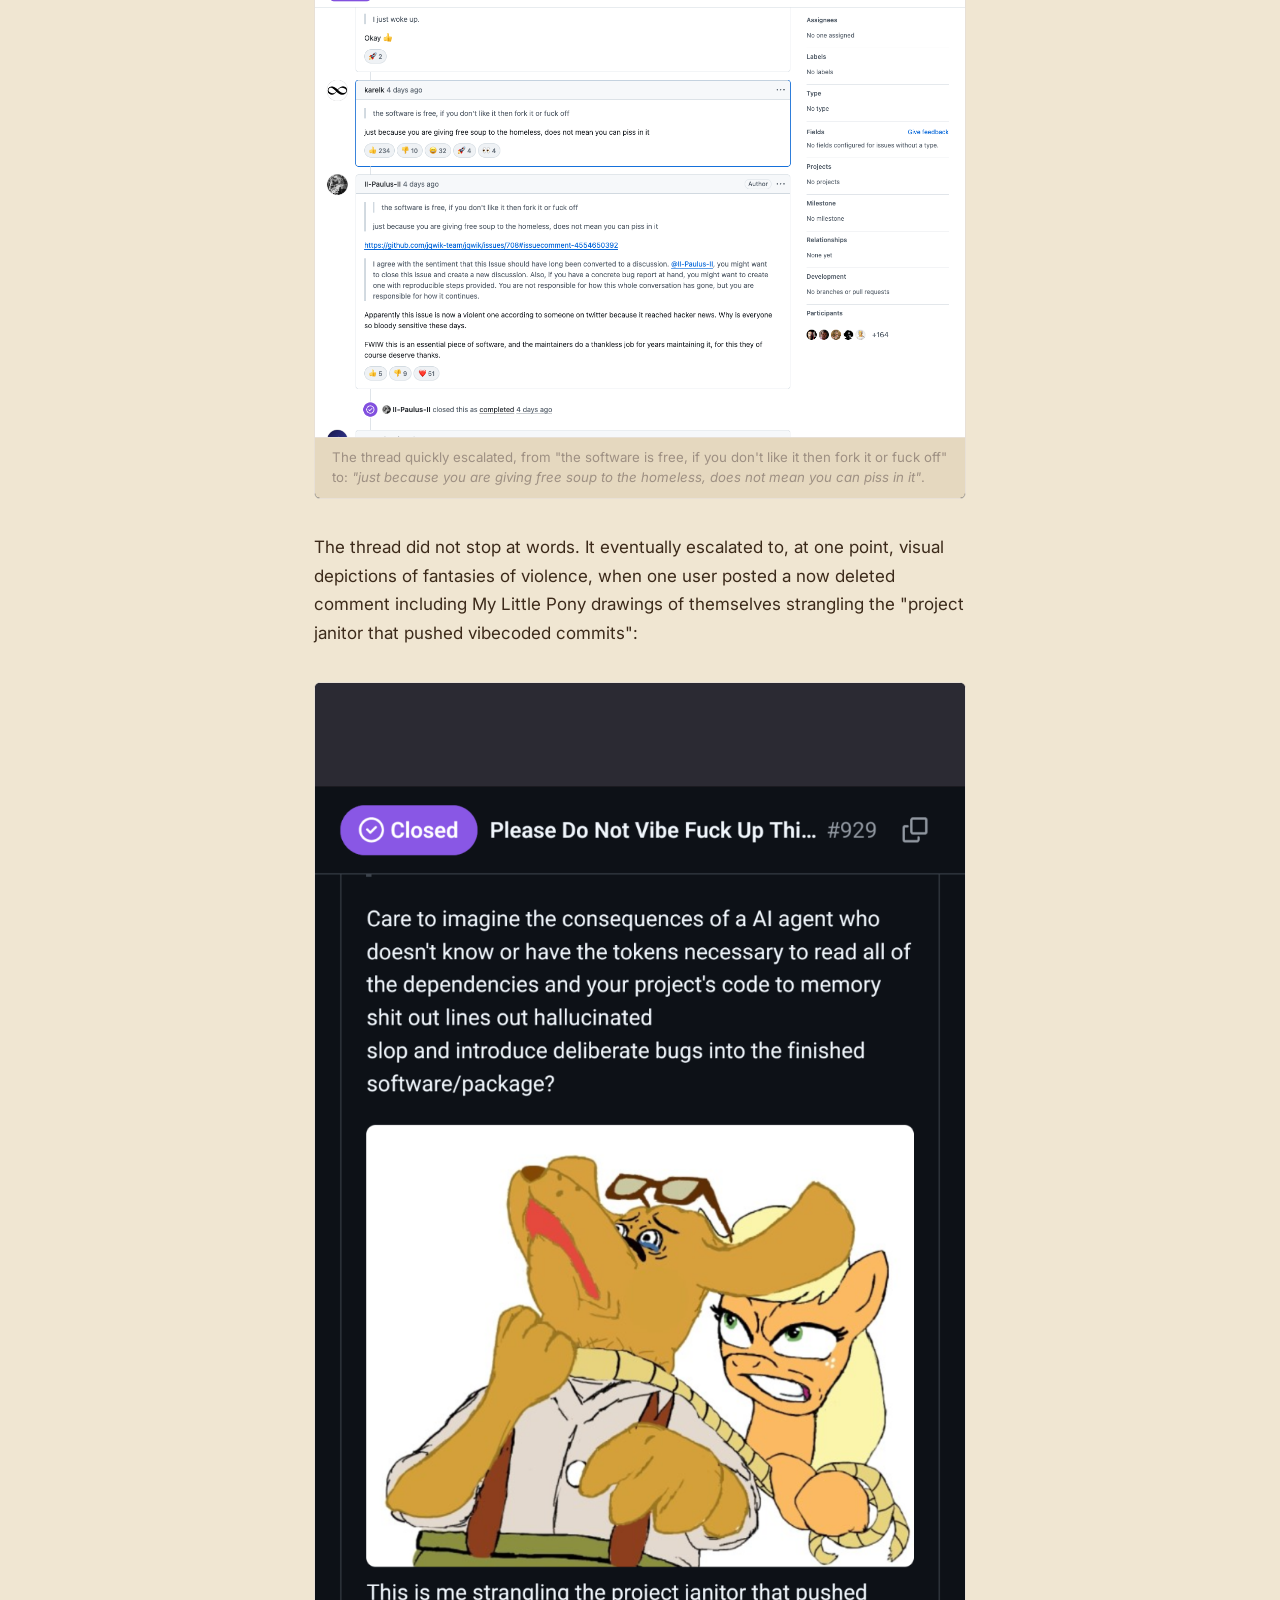
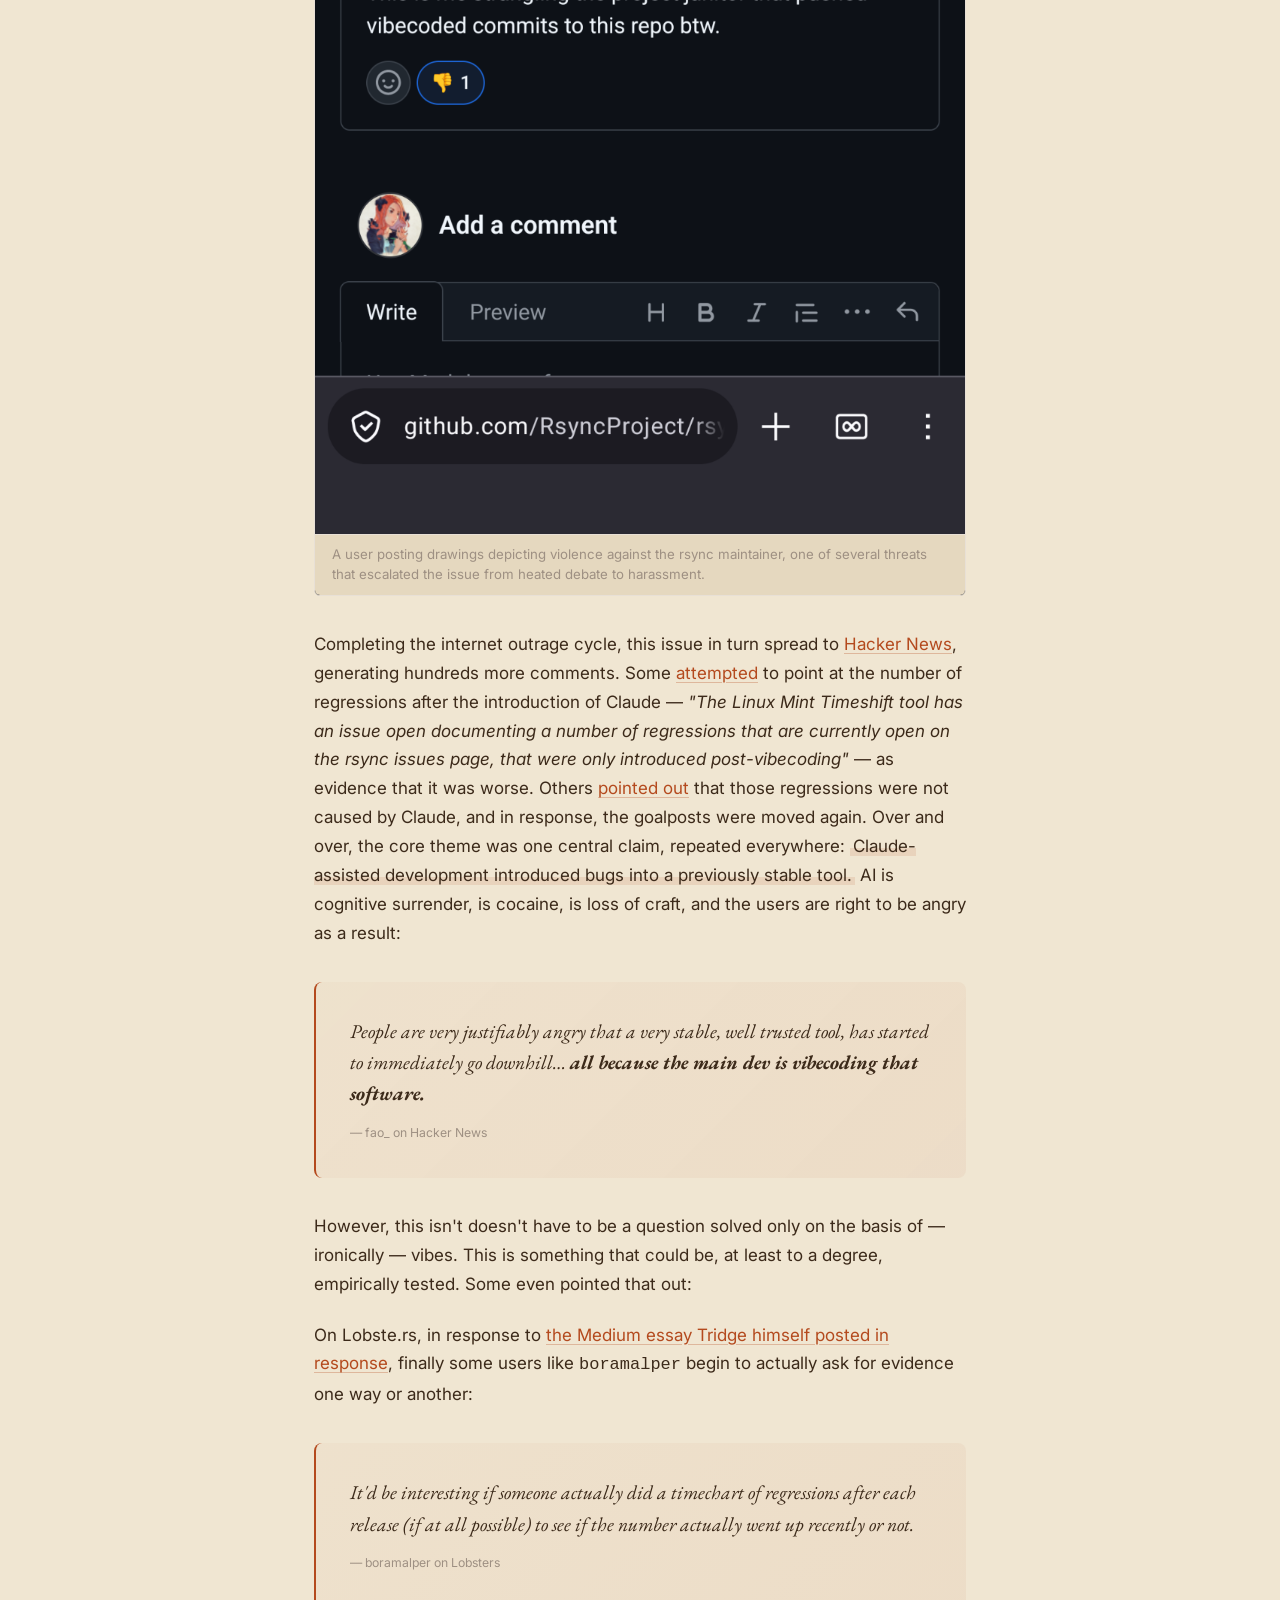
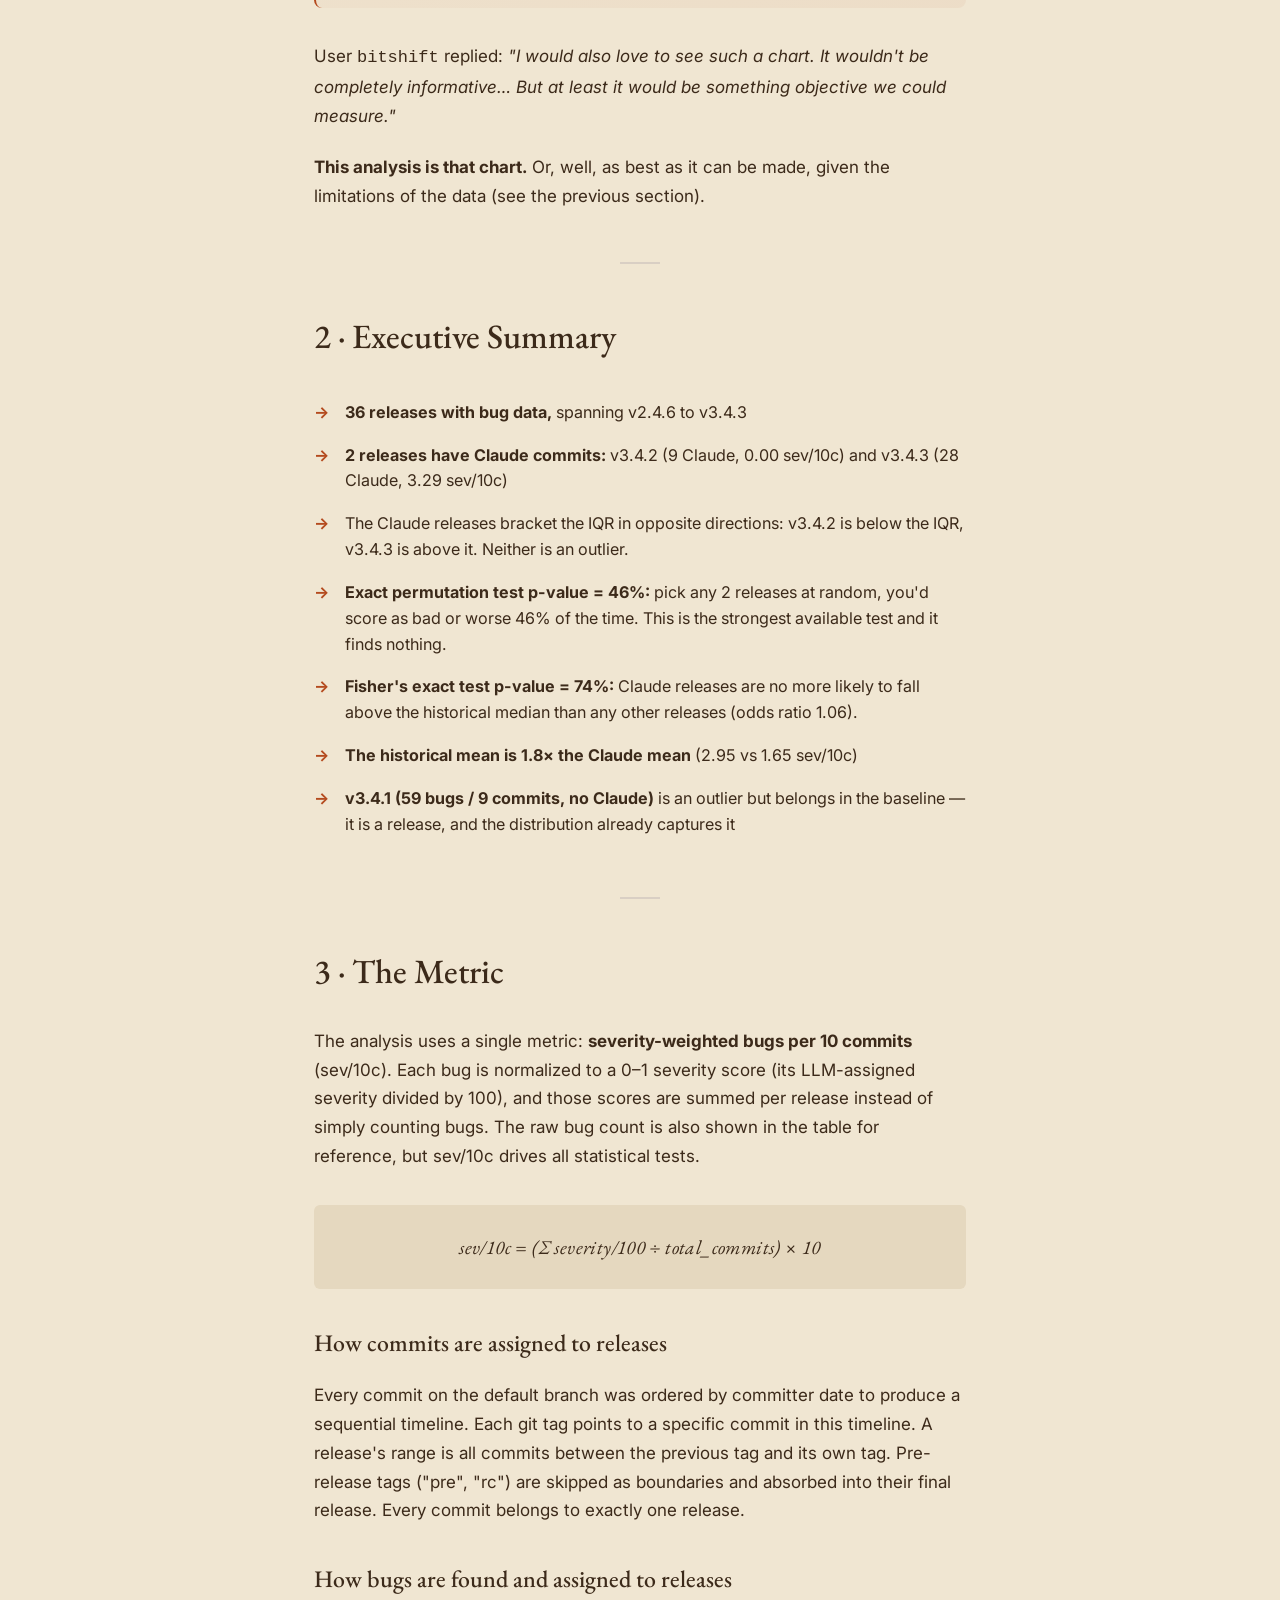
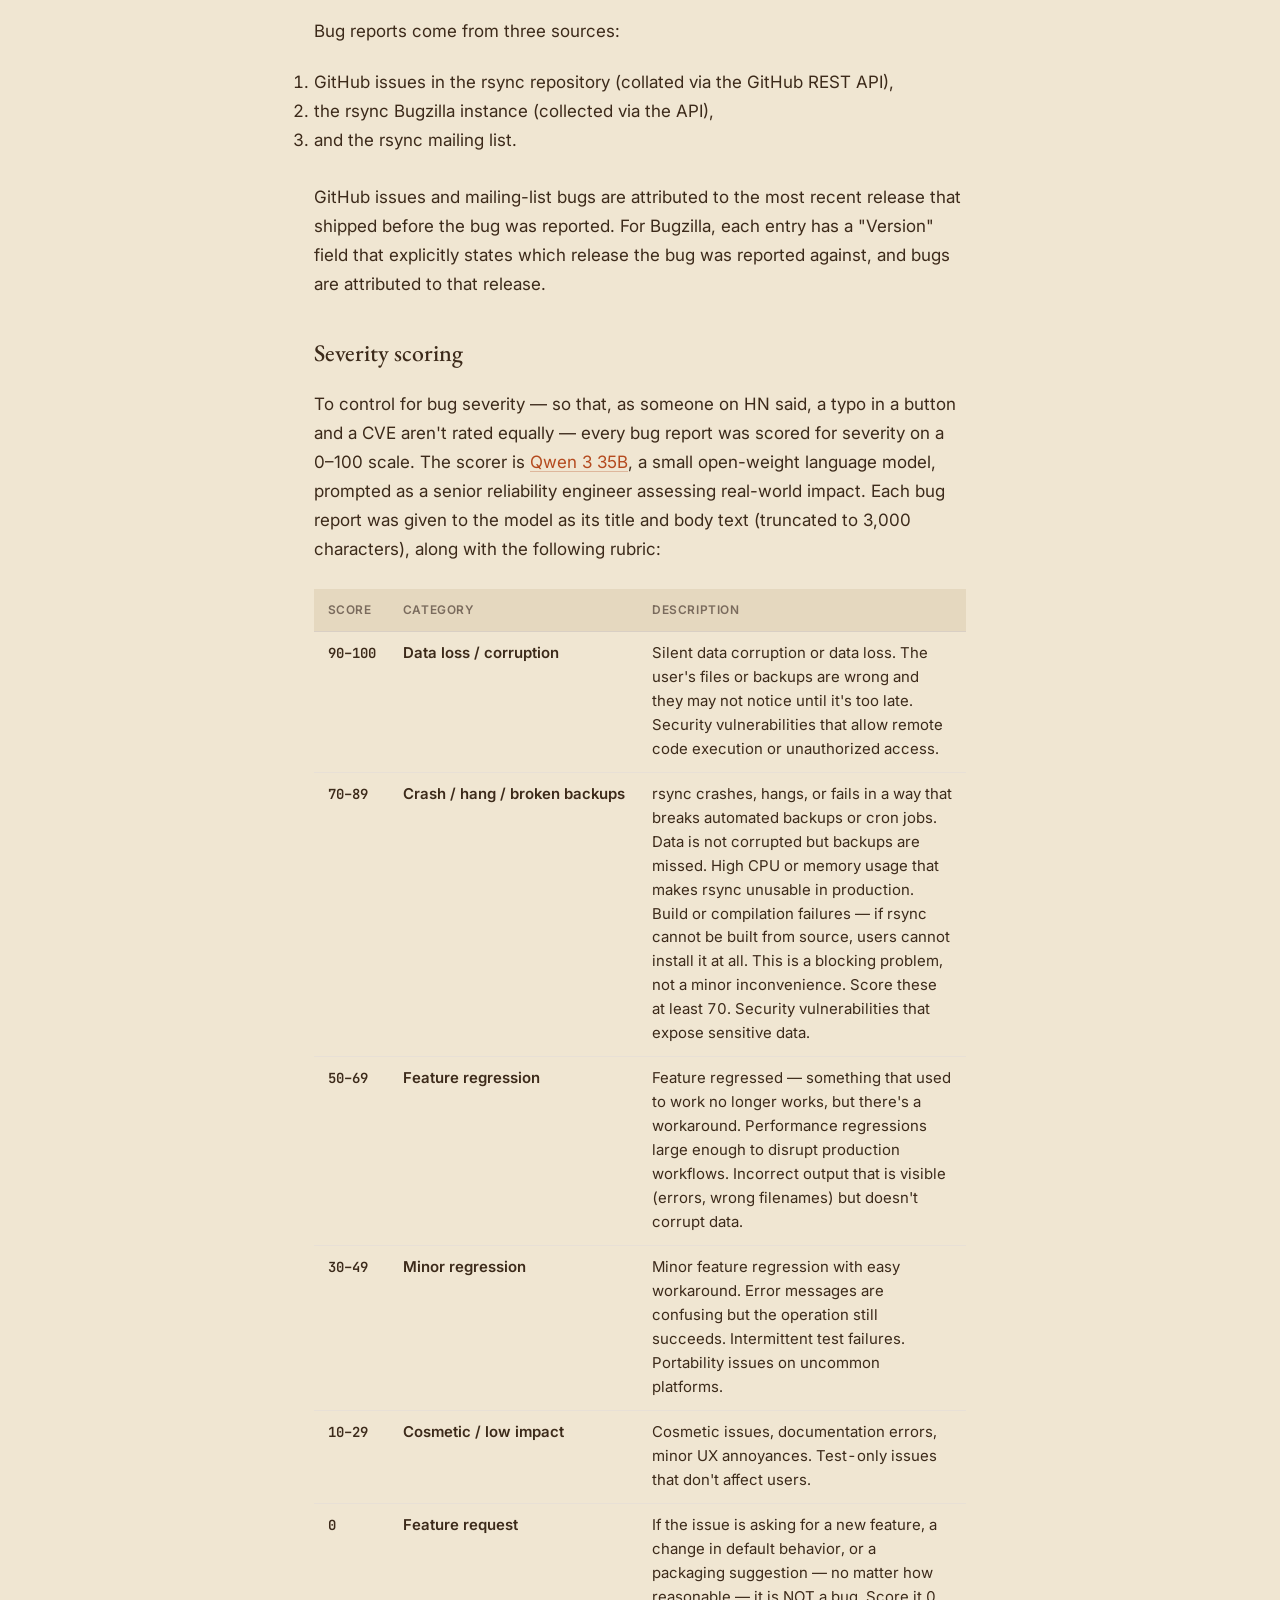
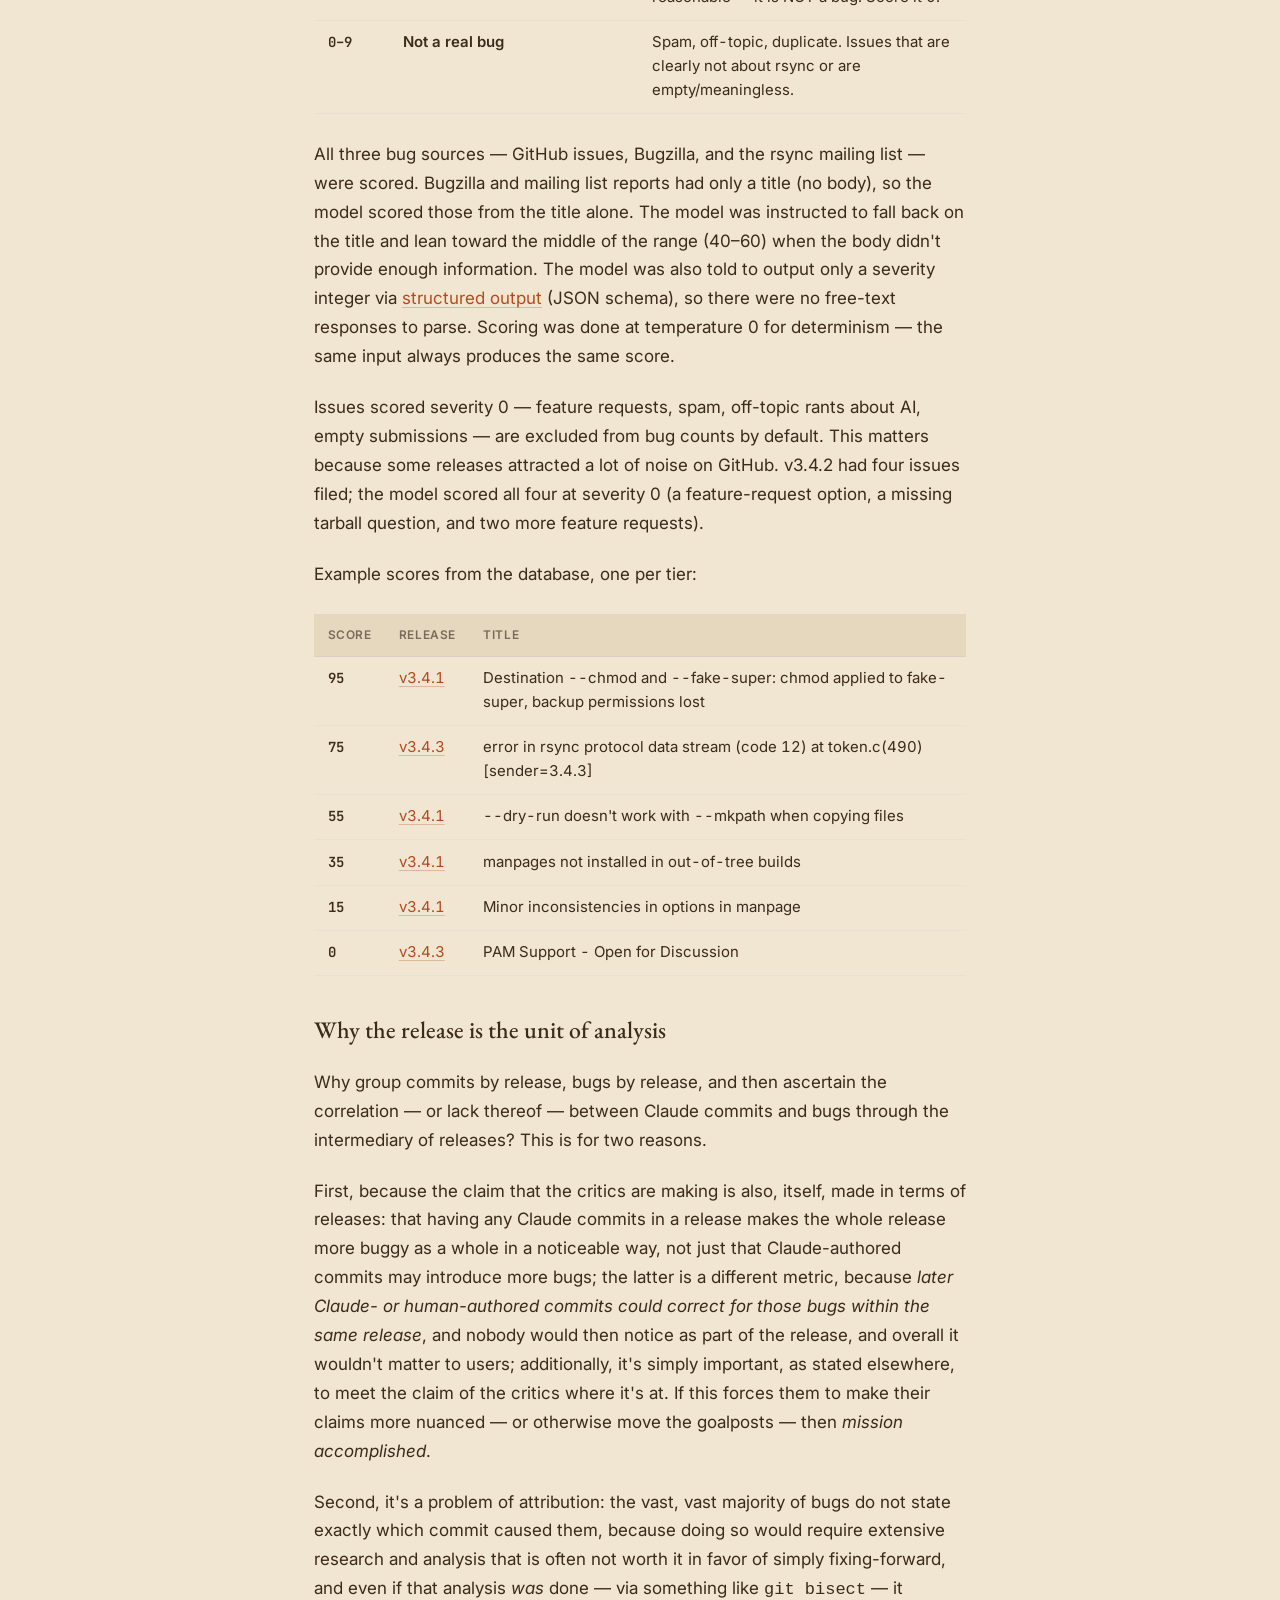
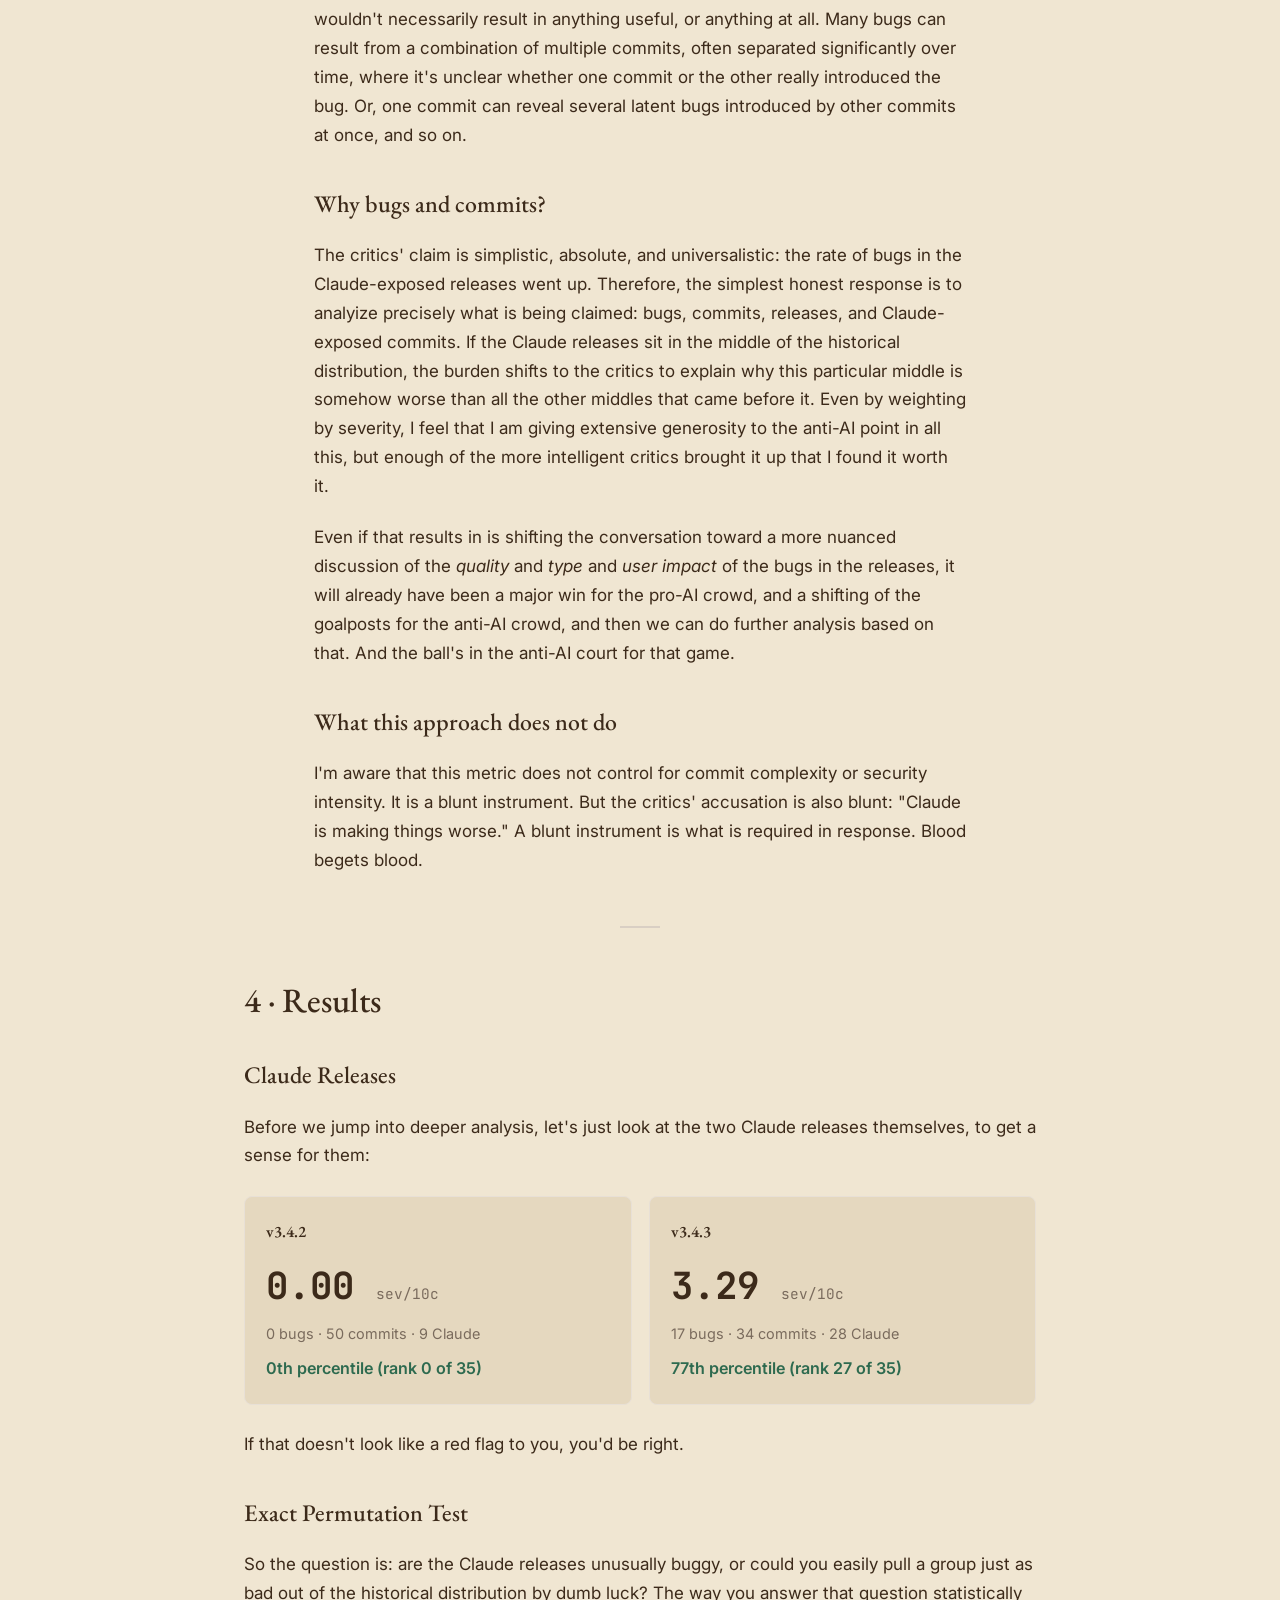
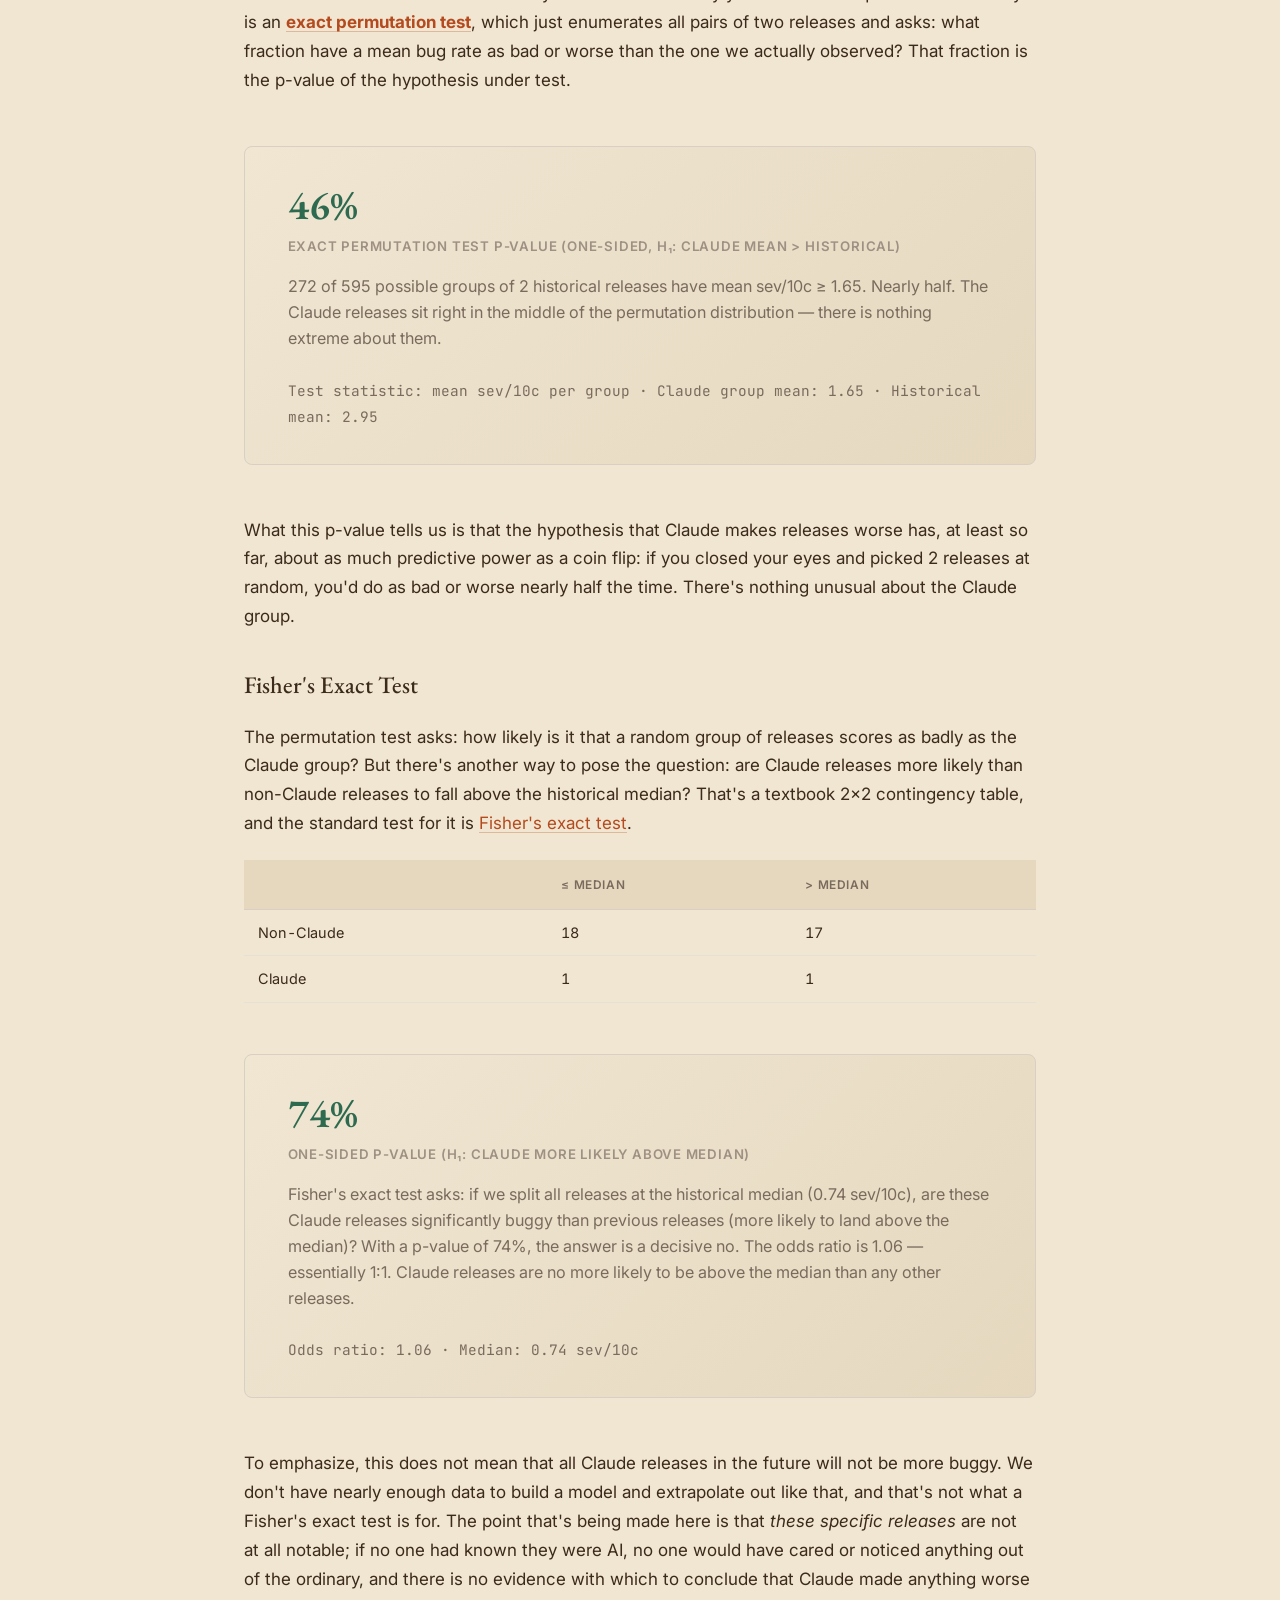
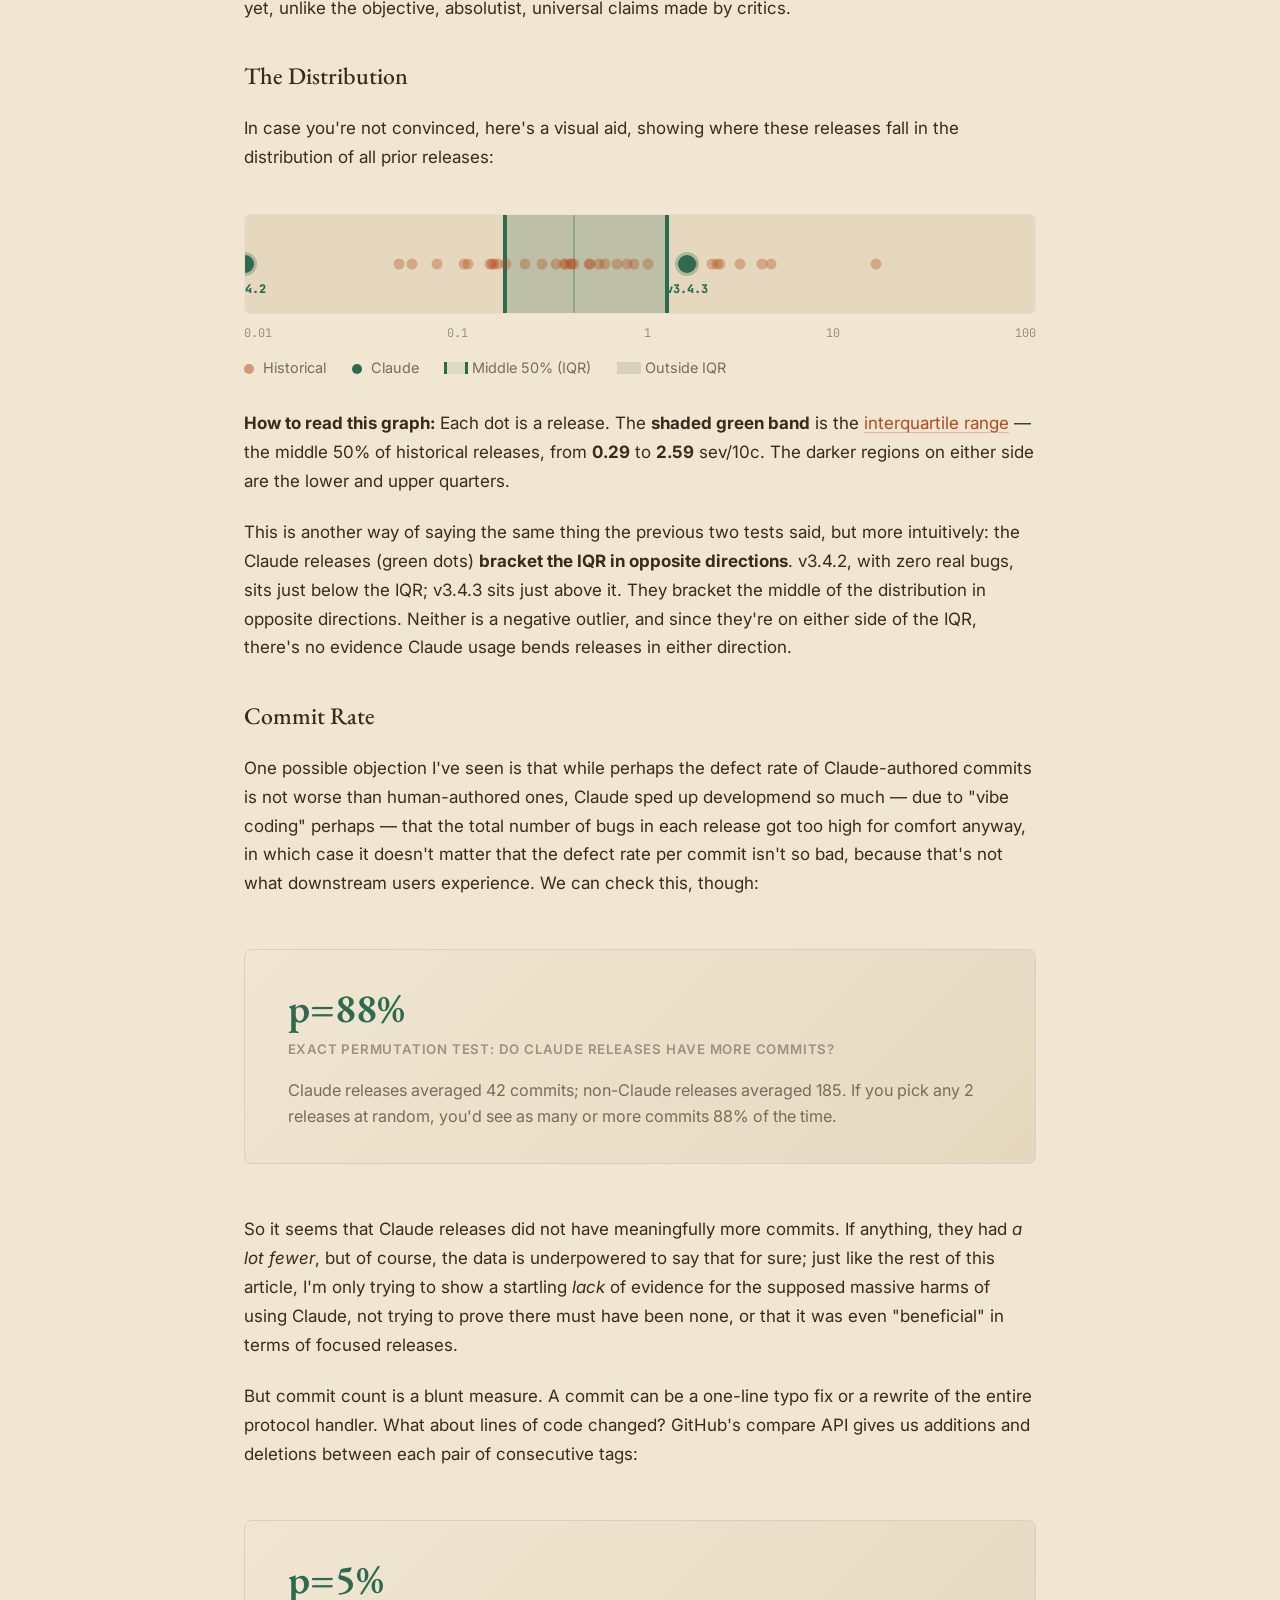
==== commit 03b7094c: "clarity" ====
--- a/docs/index.html
+++ b/docs/index.html
@@ -120,10 +120,8 @@
                     it"</em>.</figcaption>
         </figure>
 
-        <p>The thread did not stop at words. As is <a
-                href="https://www.msn.com/en-us/news/technology/animator-jorge-gutierrez-got-death-threats-over-ai-then-he-quit/ar-AA24ph6X">typical
-                for anti-AI users</a>, it eventually escalated to
-            fantasies of violence. One user posted a now deleted comment including My Little Pony drawings of themselves
+        <p>The thread did not stop at words. It eventually escalated to, at one point, visual depictions of
+            fantasies of violence, when one user posted a now deleted comment including My Little Pony drawings of themselves
             strangling the
             "project janitor that pushed vibecoded commits":</p>
 
@@ -412,8 +410,7 @@
             <div class="result-label">one-sided p-value (H&#8321;: Claude more likely above median)</div>
             <div class="result-detail">
                 Fisher's exact test asks: if we split all releases at the historical median
-                (0.74 sev/10c), are Claude releases significantly more likely to
-                land above it? With a p-value of 74%, the answer is a decisive no.
+                (0.74 sev/10c), are these Claude releases significantly buggy than previous releases (more likely to land above the median)? With a p-value of 74%, the answer is a decisive no.
                 The odds ratio is 1.06 &mdash; essentially 1:1. Claude releases are
                 no more likely to be above the median than any other releases.
                 <br><br>
@@ -422,6 +419,8 @@
                 </span>
             </div>
         </div>
+
+        <p>To emphasize, this does not mean that all Claude releases in the future will not be more buggy. We don't have nearly enough data to build a model and extrapolate out like that, and that's not what a Fisher's exact test is for. The point that's being made here is that <i>these specific releases</i> are not at all notable; if no one had known they were AI, no one would have cared or noticed anything out of the ordinary, and there is no evidence with which to conclude that Claude made anything worse yet, unlike the objective, absolutist, universal claims made by critics.</p>
 
         <h3>The Distribution</h3>
 
@@ -764,25 +763,12 @@
                         historical releases scored higher. The correlation is noise.</div>
                 </div>
             </div>
-
-            <div class="score-row">
-                <div class="score-verdict weak">∓</div>
-                <div class="score-body">
-                    <div class="score-claim">"Claude may not have affected the bug rate"</div>
-                    <div class="score-evidence">The Claude mean (1.65) is half the
-                        historical mean (2.95). But with only 2 releases, this difference is
-                        not statistically distinguishable from chance. <strong>The data cannot tell us the magnitude or
-                            the
-                            direction of any real effect. It can only tell us that there is no evidence of
-                            harm.</strong></div>
-                </div>
-            </div>
-
+            
             <div class="score-row">
                 <div class="score-verdict no">✗</div>
                 <div class="score-body">
-                    <div class="score-claim">"Claude clearly made things worse"</div>
-                    <div class="score-evidence">The Claude releases bracket the IQR — one below, one above. Neither is
+                    <div class="score-claim">"Claude clearly made things worse" &emdash; the main claim</div>
+                    <div class="score-evidence">The Claude releases bracket the IQR —  one below, one above. Neither is
                         an outlier.
                         There is no distributional evidence of harm. The claim rests entirely on a post-hoc correlation
                         observed by a social media user.</div>
@@ -792,8 +778,16 @@
             <div class="score-row">
                 <div class="score-verdict no">✗</div>
                 <div class="score-body">
+                    <div class="score-claim">"Claude commits (in general) do not and will not make things worse"</div>
+                    <div class="score-evidence">This is a common misrepresentation of my claims here. I am not trying to extrapolate out into the future, and say something like "in general, Claude won't make things worse" or "Claude will never make things worse." Instead, the point is this: there is no evidence of it having done so, and the two Claude releases we have currently are thoroughly unremarkable, so the outrage is totally unjustified.</div>
+                </div>
+            </div>
+
+            <div class="score-row">
+                <div class="score-verdict no">✗</div>
+                <div class="score-body">
                     <div class="score-claim">"The regressions speak for themselves"</div>
-                    <div class="score-evidence">v3.4.1 — a pre-Claude release — has the highest bug rate in the
+                    <div class="score-evidence">v3.4.1 —  a pre-Claude release —  has the highest bug rate in the
                         dataset (39.39 sev/10c). Nobody noticed, because there was no AI to be angry at.
                         The regressions only "speak" when you ignore the historical distribution.</div>
                 </div>
@@ -820,7 +814,8 @@
     <div class="closing">
         <div class="page">
             <h2>Discussion, and Tridge's Response</h2>
-            <p>So, why do people feel like they've been betrayed? A lot of it is just sheer, blind outrage at the use of
+            <p>So, why do people feel like they've been betrayed, and feel <i>so sure</i> that things have "clearly" gotten worse &emdash; that Claude "broke rsync" &emdash; when there is no evidence for this, and no data except two thoroughly unremarkable releases?</p>
+            <p>A lot of it is just sheer, blind outrage at the use of
                 LLMs. However, there are some confounders that might have caused people to feel that way:</p>
 
             <p>On the HN thread, user <code>zos_kia</code> <a
